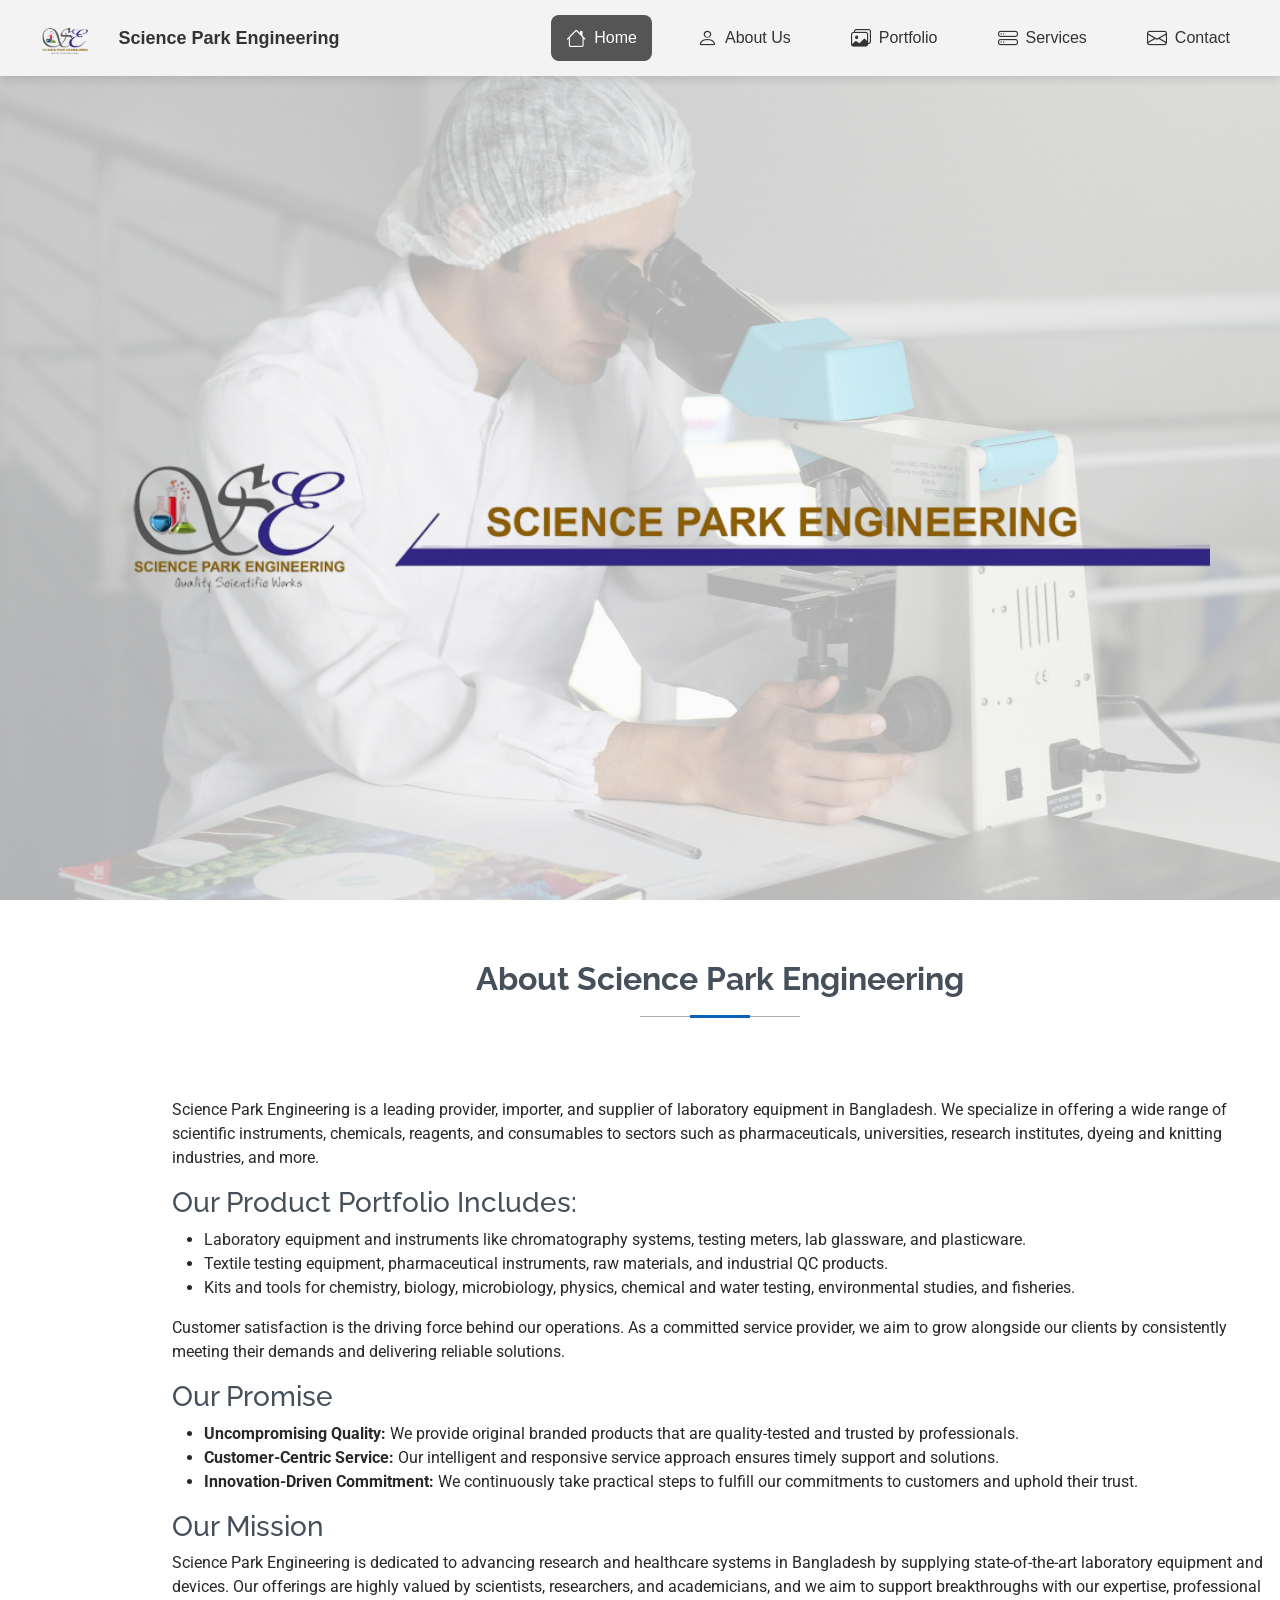
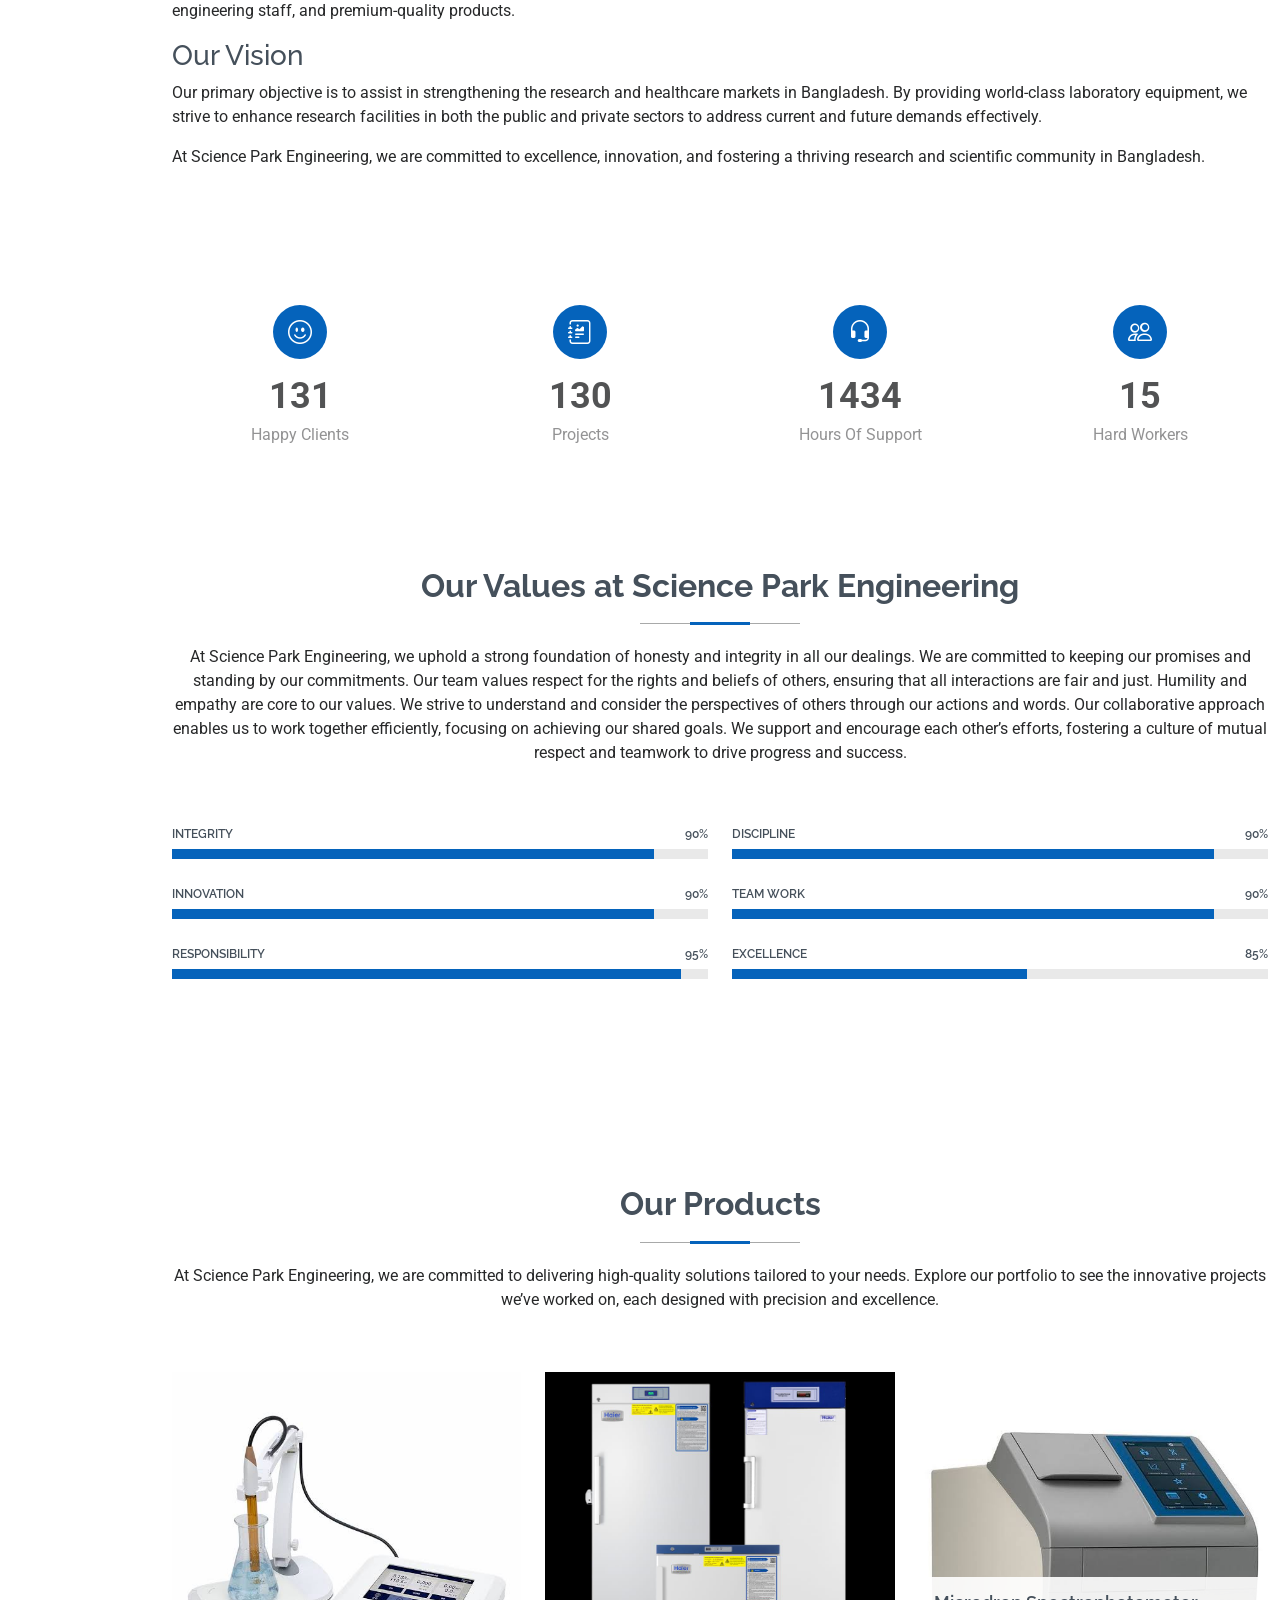
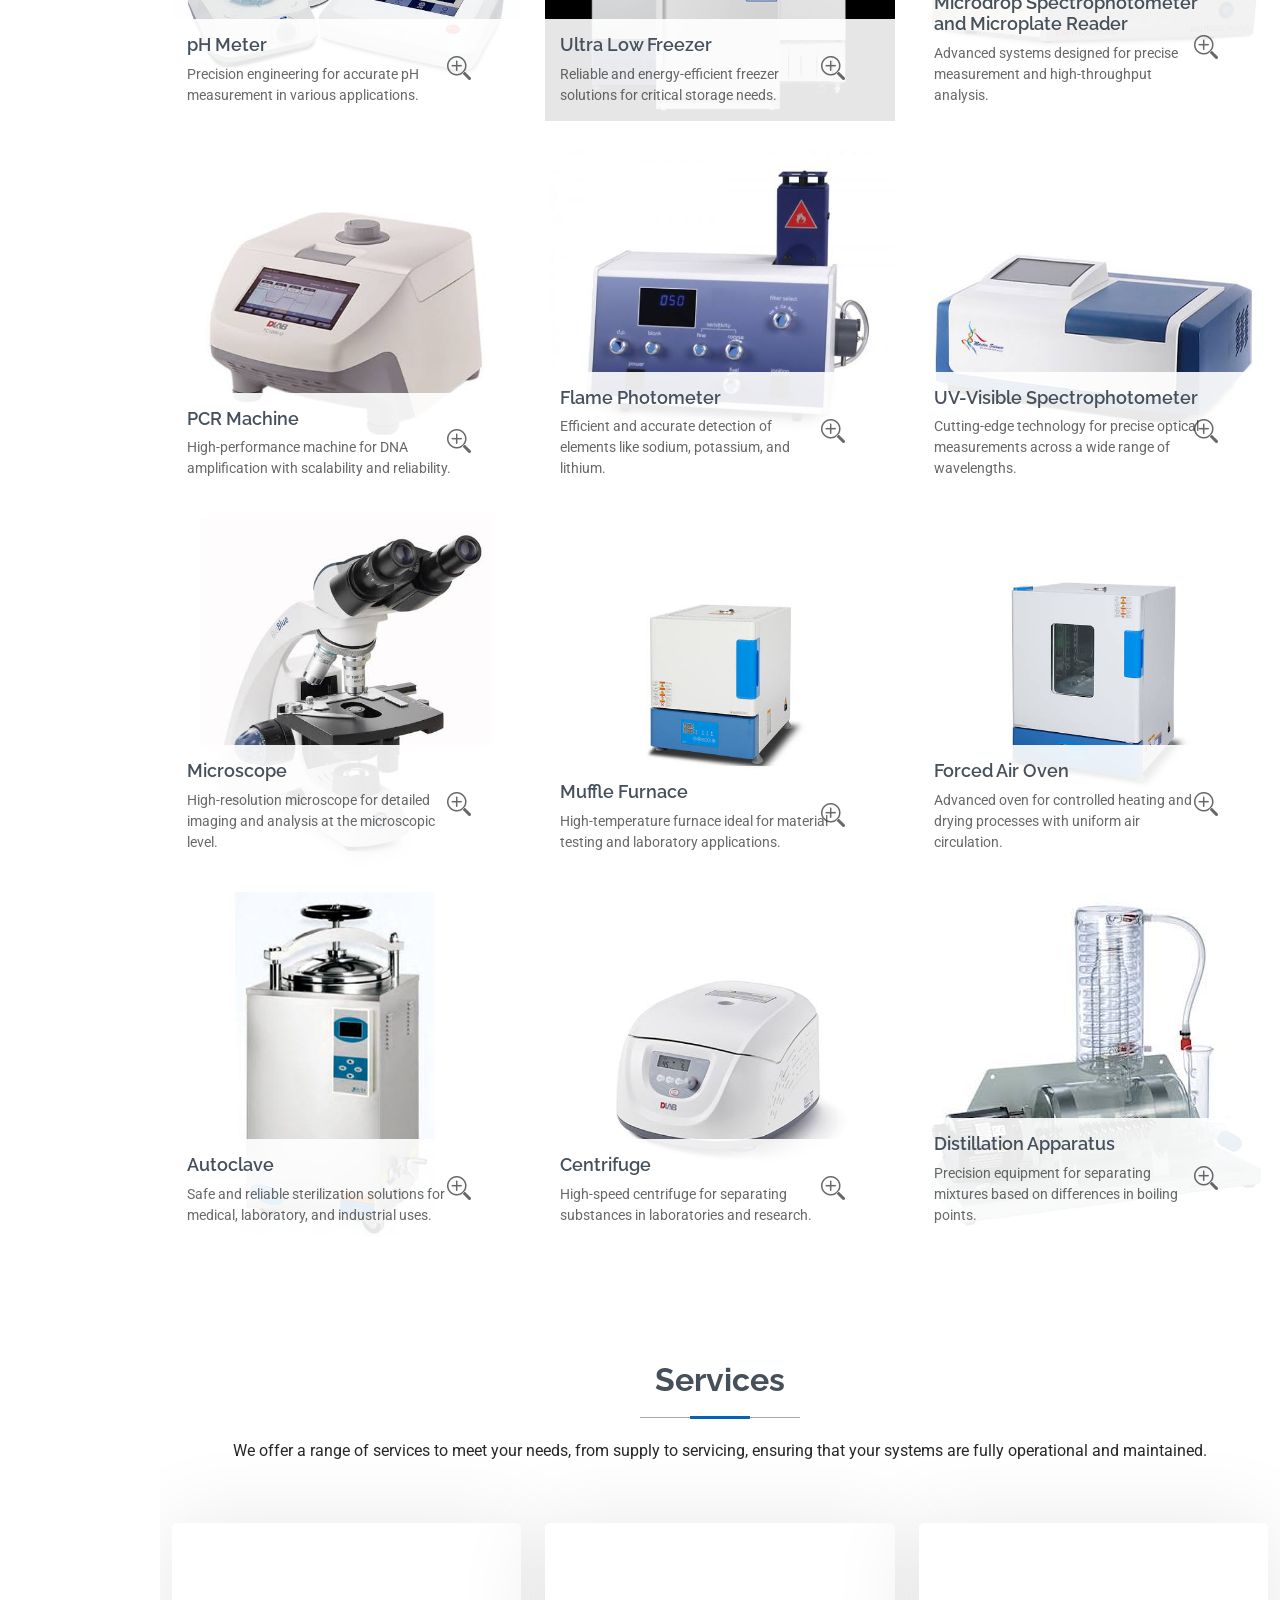
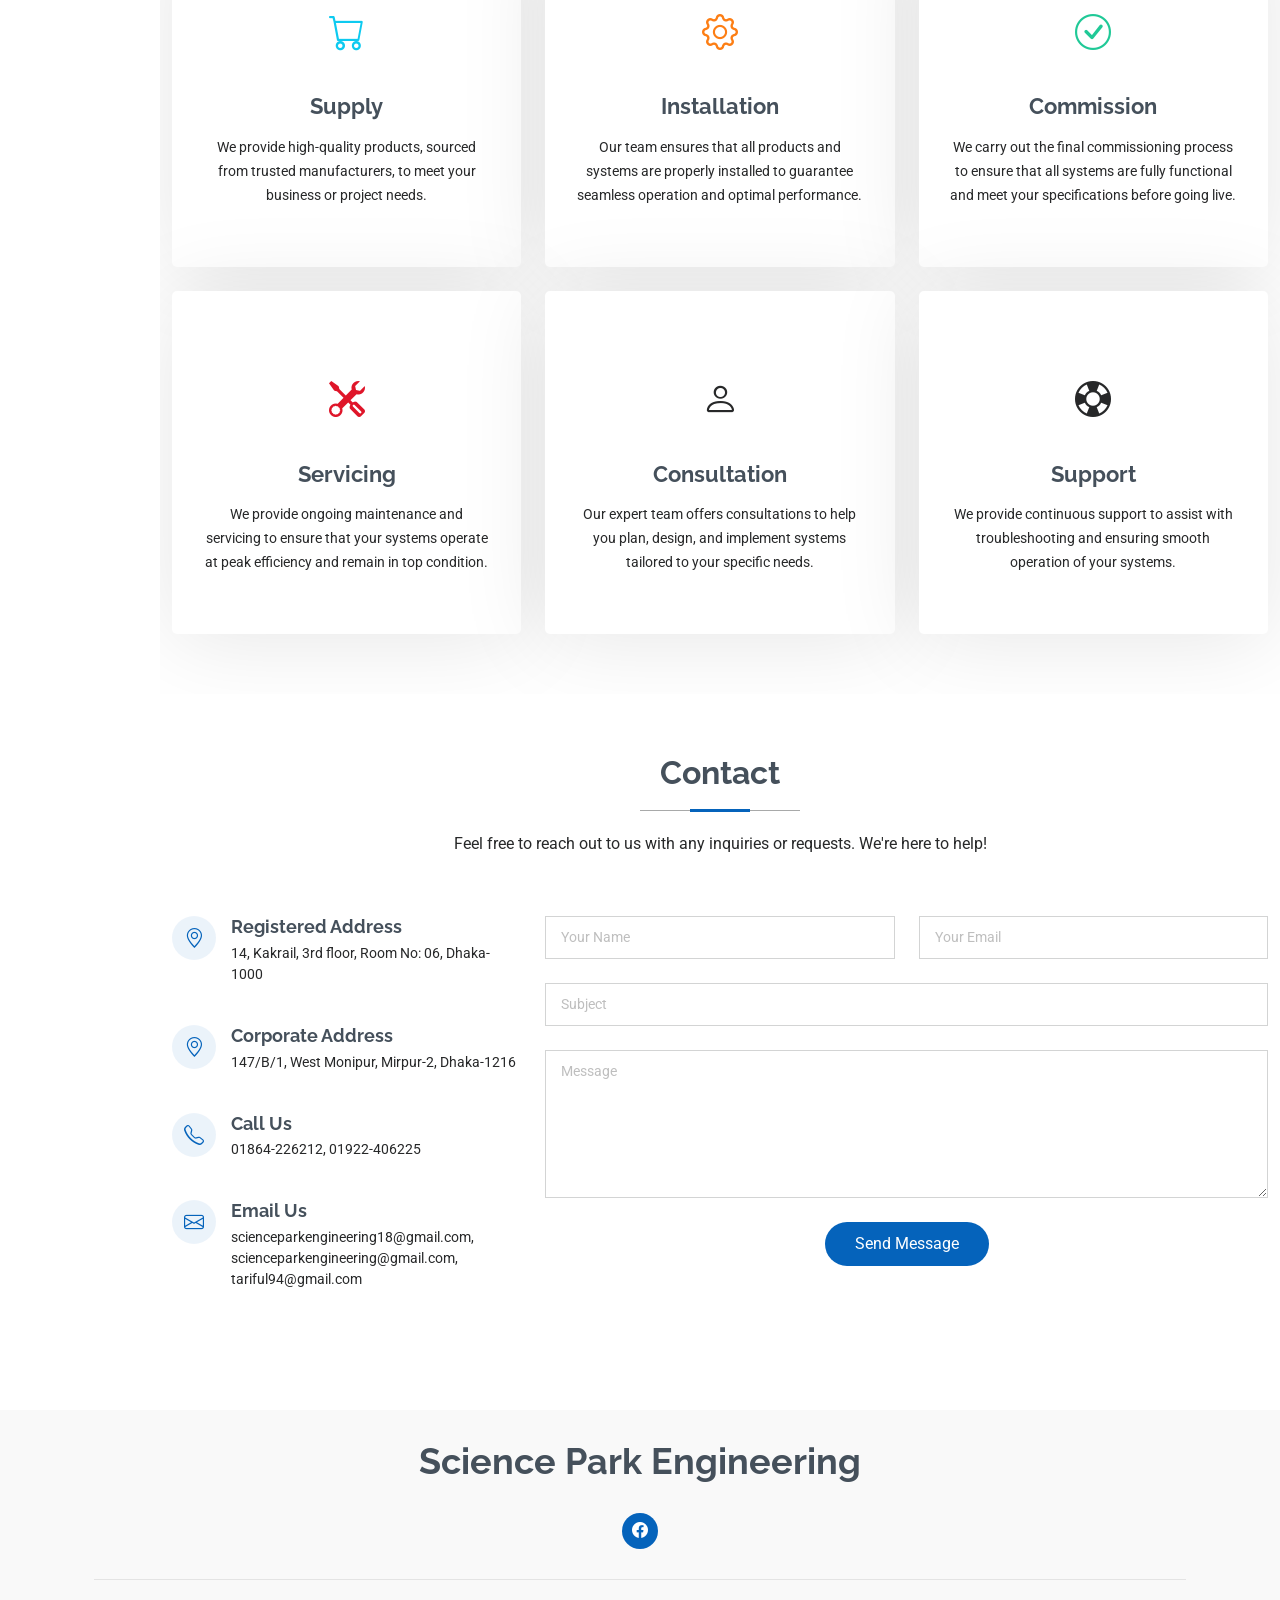
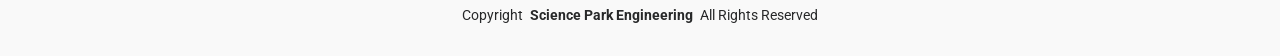
==== index.html @ 53d6f407 "3rd commit" ====
<!DOCTYPE html>
<html lang="en">

<head>
  <meta charset="utf-8">
  <meta content="width=device-width, initial-scale=1.0" name="viewport">
  <title>Science Park Engineering</title>
  <meta content="" name="description">
  <meta content="" name="keywords">

  <!-- Favicons -->
  <link href="assets/img/favicon.png" rel="icon">
  <link href="assets/img/apple-touch-icon.png" rel="apple-touch-icon">

  <!-- Fonts -->
  <link href="https://fonts.googleapis.com" rel="preconnect">
  <link href="https://fonts.gstatic.com" rel="preconnect" crossorigin>
  <link href="https://fonts.googleapis.com/css2?family=Roboto:ital,wght@0,100;0,300;0,400;0,500;0,700;0,900;1,100;1,300;1,400;1,500;1,700;1,900&family=Poppins:ital,wght@0,100;0,200;0,300;0,400;0,500;0,600;0,700;0,800;0,900;1,100;1,200;1,300;1,400;1,500;1,600;1,700;1,800;1,900&family=Raleway:ital,wght@0,100;0,200;0,300;0,400;0,500;0,600;0,700;0,800;0,900;1,100;1,200;1,300;1,400;1,500;1,600;1,700;1,800;1,900&display=swap" rel="stylesheet">

  <!-- Vendor CSS Files -->
  <link href="assets/vendor/bootstrap/css/bootstrap.min.css" rel="stylesheet">
  <link href="assets/vendor/bootstrap-icons/bootstrap-icons.css" rel="stylesheet">
  <link href="assets/vendor/aos/aos.css" rel="stylesheet">
  <link href="assets/vendor/glightbox/css/glightbox.min.css" rel="stylesheet">
  <link href="assets/vendor/swiper/swiper-bundle.min.css" rel="stylesheet">

  <!-- Main CSS File -->
  <link href="assets/css/main.css" rel="stylesheet">

  <!-- =======================================================
  * Template Name: MyResume
  * Template URL: https://bootstrapmade.com/free-html-bootstrap-template-my-resume/
  * Updated: Jun 29 2024 with Bootstrap v5.3.3
  * Author: BootstrapMade.com
  * License: https://bootstrapmade.com/license/
  ======================================================== -->
</head>

<body class="index-page">

  <header id="header" class="header d-flex flex-column justify-content-center">

    <i class="header-toggle d-xl-none bi bi-list"></i>

    <nav id="navmenu" class="navmenu">
      <div class="nav-logo">
        <a href="">
          <img src="./assets/img/logo (2).png" alt="Logo" />
        </a>
        <span class="nav-title">Science Park Engineering</span>
      </div>
      <div class="hamburger">
        <span></span>
        <span></span>
        <span></span>
      </div>
      <ul>
        <li><a href="#home" class="active"><i class="bi bi-house navicon"></i><span>Home</span></a></li>
        <li><a href="#about"><i class="bi bi-person navicon"></i><span>About Us</span></a></li>
        <li><a href="#portfolio"><i class="bi bi-images navicon"></i><span>Portfolio</span></a></li>
        <li><a href="#services"><i class="bi bi-hdd-stack navicon"></i><span>Services</span></a></li>
        <li><a href="#contact"><i class="bi bi-envelope navicon"></i><span>Contact</span></a></li>
      </ul>
    </nav>
    <script>
      document.querySelector('.hamburger').addEventListener('click', function () {
        const navMenu = document.querySelector('.navmenu ul');
        navMenu.classList.toggle('show');
        this.classList.toggle('active');
      });
    </script>    
    

  </header>

  <main class="main">

    <!-- home Section -->
    <section id="home" class="home section light-background">
      <img src="assets/img/home-bg.jpg" alt="Background Image"> <!-- Background image -->
      
      <div class="container" data-aos="zoom-out">
        <div class="row justify-content-center">
          <div class="col-lg-9">
            <img src="assets/img/sc-Photoroom.png" alt="Science Park Engineering" class="image-replace"> <!-- Image replacing text -->
          </div>
        </div>
      </div>
    </section>
    
    
    
    <!-- /home Section -->

    <!-- About Section -->
    <section id="about" class="about section">
      <!-- Section Title -->
      <div class="container" data-aos="fade-up">
        <div class="section-title">
          <h2>About Science Park Engineering</h2>
        </div>
        <div class="about-content">
          <p>
            Science Park Engineering is a leading provider, importer, and supplier of laboratory equipment in Bangladesh. We specialize in offering a wide range of scientific instruments, chemicals, reagents, and consumables to sectors such as pharmaceuticals, universities, research institutes, dyeing and knitting industries, and more.
          </p>
          <h3>Our Product Portfolio Includes:</h3>
          <ul>
            <li>Laboratory equipment and instruments like chromatography systems, testing meters, lab glassware, and plasticware.</li>
            <li>Textile testing equipment, pharmaceutical instruments, raw materials, and industrial QC products.</li>
            <li>Kits and tools for chemistry, biology, microbiology, physics, chemical and water testing, environmental studies, and fisheries.</li>
          </ul>
          <p>
            Customer satisfaction is the driving force behind our operations. As a committed service provider, we aim to grow alongside our clients by consistently meeting their demands and delivering reliable solutions.
          </p>
          <h3>Our Promise</h3>
          <ul>
            <li><strong>Uncompromising Quality:</strong> We provide original branded products that are quality-tested and trusted by professionals.</li>
            <li><strong>Customer-Centric Service:</strong> Our intelligent and responsive service approach ensures timely support and solutions.</li>
            <li><strong>Innovation-Driven Commitment:</strong> We continuously take practical steps to fulfill our commitments to customers and uphold their trust.</li>
          </ul>
          <h3>Our Mission</h3>
          <p>
            Science Park Engineering is dedicated to advancing research and healthcare systems in Bangladesh by supplying state-of-the-art laboratory equipment and devices. Our offerings are highly valued by scientists, researchers, and academicians, and we aim to support breakthroughs with our expertise, professional engineering staff, and premium-quality products.
          </p>
          <h3>Our Vision</h3>
          <p>
            Our primary objective is to assist in strengthening the research and healthcare markets in Bangladesh. By providing world-class laboratory equipment, we strive to enhance research facilities in both the public and private sectors to address current and future demands effectively.
          </p>
          <p>
            At Science Park Engineering, we are committed to excellence, innovation, and fostering a thriving research and scientific community in Bangladesh.
          </p>
        </div>
      </div>
    </section>
    

      

    </section><!-- /About Section -->

    <!-- Stats Section -->
    <section id="stats" class="stats section">

      <div class="container" data-aos="fade-up" data-aos-delay="100">

        <div class="row gy-4">

          <div class="col-lg-3 col-md-6 d-flex flex-column align-items-center">
            <i class="bi bi-emoji-smile"></i>
            <div class="stats-item">
              <span data-purecounter-start="0" data-purecounter-end="132" data-purecounter-duration="1" class="purecounter"></span>
              <p>Happy Clients</p>
            </div>
          </div><!-- End Stats Item -->

          <div class="col-lg-3 col-md-6 d-flex flex-column align-items-center">
            <i class="bi bi-journal-richtext"></i>
            <div class="stats-item">
              <span data-purecounter-start="0" data-purecounter-end="133" data-purecounter-duration="1" class="purecounter"></span>
              <p>Projects</p>
            </div>
          </div><!-- End Stats Item -->

          <div class="col-lg-3 col-md-6 d-flex flex-column align-items-center">
            <i class="bi bi-headset"></i>
            <div class="stats-item">
              <span data-purecounter-start="0" data-purecounter-end="1463" data-purecounter-duration="1" class="purecounter"></span>
              <p>Hours Of Support</p>
            </div>
          </div><!-- End Stats Item -->

          <div class="col-lg-3 col-md-6 d-flex flex-column align-items-center">
            <i class="bi bi-people"></i>
            <div class="stats-item">
              <span data-purecounter-start="0" data-purecounter-end="15" data-purecounter-duration="1" class="purecounter"></span>
              <p>Hard Workers</p>
            </div>
          </div><!-- End Stats Item -->

        </div>

      </div>

    </section><!-- /Stats Section -->

    <!-- Skills Section -->
    <section id="skills" class="skills section">

      <!-- Section Title -->
      <div class="container section-title" data-aos="fade-up">
        <h2>Our Values at Science Park Engineering</h2>
        <p>At Science Park Engineering, we uphold a strong foundation of honesty and integrity in all our dealings. We are committed to keeping our promises and standing by our commitments. Our team values respect for the rights and beliefs of others, ensuring that all interactions are fair and just.

          Humility and empathy are core to our values. We strive to understand and consider the perspectives of others through our actions and words. Our collaborative approach enables us to work together efficiently, focusing on achieving our shared goals.
          
          We support and encourage each other’s efforts, fostering a culture of mutual respect and teamwork to drive progress and success.</p>
      </div><!-- End Section Title -->

      <div class="container" data-aos="fade-up" data-aos-delay="100">

        <div class="row skills-content skills-animation">

          <div class="col-lg-6">

            <div class="progress">
              <span class="skill"><span>INTEGRITY</span> <i class="val">90%</i></span>
              <div class="progress-bar-wrap">
                <div class="progress-bar" role="progressbar" aria-valuenow="90" aria-valuemin="0" aria-valuemax="100"></div>
              </div>
            </div><!-- End Skills Item -->

            <div class="progress">
              <span class="skill"><span>INNOVATION</span> <i class="val">90%</i></span>
              <div class="progress-bar-wrap">
                <div class="progress-bar" role="progressbar" aria-valuenow="90" aria-valuemin="0" aria-valuemax="100"></div>
              </div>
            </div><!-- End Skills Item -->

            <div class="progress">
              <span class="skill"><span>RESPONSIBILITY</span> <i class="val">95%</i></span>
              <div class="progress-bar-wrap">
                <div class="progress-bar" role="progressbar" aria-valuenow="95" aria-valuemin="0" aria-valuemax="100"></div>
              </div>
            </div><!-- End Skills Item -->

          </div>

          <div class="col-lg-6">

            <div class="progress">
              <span class="skill"><span>DISCIPLINE</span> <i class="val">90%</i></span>
              <div class="progress-bar-wrap">
                <div class="progress-bar" role="progressbar" aria-valuenow="90" aria-valuemin="0" aria-valuemax="100"></div>
              </div>
            </div><!-- End Skills Item -->

            <div class="progress">
              <span class="skill"><span>TEAM WORK</span> <i class="val">90%</i></span>
              <div class="progress-bar-wrap">
                <div class="progress-bar" role="progressbar" aria-valuenow="90" aria-valuemin="0" aria-valuemax="100"></div>
              </div>
            </div><!-- End Skills Item -->

            <div class="progress">
              <span class="skill"><span>EXCELLENCE</span> <i class="val">85%</i></span>
              <div class="progress-bar-wrap">
                <div class="progress-bar" role="progressbar" aria-valuenow="55" aria-valuemin="0" aria-valuemax="100"></div>
              </div>
            </div><!-- End Skills Item -->

          </div>

        </div>

      </div>

    </section><!-- /Skills Section -->

    <!-- Resume Section -->
    <section id="resume" class="resume section">

      <!-- Section Title -->
      

      <section id="portfolio" class="portfolio section">

        <!-- Section Title -->
        <div class="container section-title" data-aos="fade-up">
          <h2>Our Products</h2>
          <p>At Science Park Engineering, we are committed to delivering high-quality solutions tailored to your needs. Explore our portfolio to see the innovative projects we’ve worked on, each designed with precision and excellence.</p>
        </div><!-- End Section Title -->
      
        <div class="container">
      
          <div class="row gy-4">
      
            <!-- Portfolio Item 1 -->
            <div class="col-lg-4 col-md-6 portfolio-item">
              <img src="assets/img/1.jpg" class="img-fluid" alt="Project 1">
              <div class="portfolio-info">
                <h4>pH Meter</h4>
                <p>Precision engineering for accurate pH measurement in various applications.</p>
                <a href="assets/img/1.jpg" title="Project 1" data-gallery="portfolio-gallery" class="glightbox preview-link"><i class="bi bi-zoom-in"></i></a>
                
              </div>
            </div><!-- End Portfolio Item -->
      
            <!-- Portfolio Item 2 -->
            <div class="col-lg-4 col-md-6 portfolio-item">
              <img src="assets/img/2.jpg" class="img-fluid" alt="Project 2">
              <div class="portfolio-info">
                <h4>Ultra Low Freezer</h4>
                <p>Reliable and energy-efficient freezer solutions for critical storage needs.</p>
                <a href="assets/img/2.jpg" title="Project 2" data-gallery="portfolio-gallery" class="glightbox preview-link"><i class="bi bi-zoom-in"></i></a>
                
              </div>
            </div><!-- End Portfolio Item -->
      
            <!-- Portfolio Item 3 -->
            <div class="col-lg-4 col-md-6 portfolio-item">
              <img src="assets/img/3.jpg" class="img-fluid" alt="Project 3">
              <div class="portfolio-info">
                <h4>Microdrop Spectrophotometer and Microplate Reader</h4>
                <p>Advanced systems designed for precise measurement and high-throughput analysis.</p>
                <a href="assets/img/3.jpg" title="Project 3" data-gallery="portfolio-gallery" class="glightbox preview-link"><i class="bi bi-zoom-in"></i></a>
                
              </div>
            </div><!-- End Portfolio Item -->
      
            <!-- Portfolio Item 4 -->
            <div class="col-lg-4 col-md-6 portfolio-item">
              <img src="assets/img/4.jpg" class="img-fluid" alt="Project 4">
              <div class="portfolio-info">
                <h4>PCR Machine</h4>
                <p>High-performance machine for DNA amplification with scalability and reliability.</p>
                <a href="assets/img/4.jpg" title="Project 4" data-gallery="portfolio-gallery" class="glightbox preview-link"><i class="bi bi-zoom-in"></i></a>
                
              </div>
            </div><!-- End Portfolio Item -->
      
            <!-- Portfolio Item 5 -->
            <div class="col-lg-4 col-md-6 portfolio-item">
              <img src="assets/img/5.jpg" class="img-fluid" alt="Project 5">
              <div class="portfolio-info">
                <h4>Flame Photometer</h4>
                <p>Efficient and accurate detection of elements like sodium, potassium, and lithium.</p>
                <a href="assets/img/5.jpg" title="Project 5" data-gallery="portfolio-gallery" class="glightbox preview-link"><i class="bi bi-zoom-in"></i></a>
                
              </div>
            </div><!-- End Portfolio Item -->
      
            <!-- Portfolio Item 6 -->
            <div class="col-lg-4 col-md-6 portfolio-item">
              <img src="assets/img/6.jpg" class="img-fluid" alt="Project 6">
              <div class="portfolio-info">
                <h4>UV-Visible Spectrophotometer</h4>
                <p>Cutting-edge technology for precise optical measurements across a wide range of wavelengths.</p>
                <a href="assets/img/6.jpg" title="Project 6" data-gallery="portfolio-gallery" class="glightbox preview-link"><i class="bi bi-zoom-in"></i></a>
                
              </div>
            </div><!-- End Portfolio Item -->
      
            <!-- Portfolio Item 7 -->
            <div class="col-lg-4 col-md-6 portfolio-item">
              <img src="assets/img/7.jpg" class="img-fluid" alt="Project 7">
              <div class="portfolio-info">
                <h4>Microscope</h4>
                <p>High-resolution microscope for detailed imaging and analysis at the microscopic level.</p>
                <a href="assets/img/7.jpg" title="Project 7" data-gallery="portfolio-gallery" class="glightbox preview-link"><i class="bi bi-zoom-in"></i></a>
                
              </div>
            </div><!-- End Portfolio Item -->
      
            <!-- Portfolio Item 8 -->
            <div class="col-lg-4 col-md-6 portfolio-item">
              <img src="assets/img/8.jpg" class="img-fluid" alt="Project 8">
              <div class="portfolio-info">
                <h4>Muffle Furnace</h4>
                <p>High-temperature furnace ideal for material testing and laboratory applications.</p>
                <a href="assets/img/8.jpg" title="Project 8" data-gallery="portfolio-gallery" class="glightbox preview-link"><i class="bi bi-zoom-in"></i></a>
                
              </div>
            </div><!-- End Portfolio Item -->
      
            <!-- Portfolio Item 9 -->
            <div class="col-lg-4 col-md-6 portfolio-item">
              <img src="assets/img/9.jpg" class="img-fluid" alt="Project 9">
              <div class="portfolio-info">
                <h4>Forced Air Oven</h4>
                <p>Advanced oven for controlled heating and drying processes with uniform air circulation.</p>
                <a href="assets/img/9.jpg" title="Project 9" data-gallery="portfolio-gallery" class="glightbox preview-link"><i class="bi bi-zoom-in"></i></a>
                
              </div>
            </div><!-- End Portfolio Item -->
      
            <!-- Portfolio Item 10 -->
            <div class="col-lg-4 col-md-6 portfolio-item">
              <img src="assets/img/10.jpg" class="img-fluid" alt="Project 10">
              <div class="portfolio-info">
                <h4>Autoclave</h4>
                <p>Safe and reliable sterilization solutions for medical, laboratory, and industrial uses.</p>
                <a href="assets/img/10.jpg" title="Project 10" data-gallery="portfolio-gallery" class="glightbox preview-link"><i class="bi bi-zoom-in"></i></a>
                
              </div>
            </div><!-- End Portfolio Item -->
      
            <!-- Portfolio Item 11 -->
            <div class="col-lg-4 col-md-6 portfolio-item">
              <img src="assets/img/11.jpg" class="img-fluid" alt="Project 11">
              <div class="portfolio-info">
                <h4>Centrifuge</h4>
                <p>High-speed centrifuge for separating substances in laboratories and research.</p>
                <a href="assets/img/11.jpg" title="Project 11" data-gallery="portfolio-gallery" class="glightbox preview-link"><i class="bi bi-zoom-in"></i></a>
                
              </div>
            </div><!-- End Portfolio Item -->
      
            <!-- Portfolio Item 12 -->
            <div class="col-lg-4 col-md-6 portfolio-item">
              <img src="assets/img/12.jpg" class="img-fluid" alt="Project 12">
              <div class="portfolio-info">
                <h4>Distillation Apparatus</h4>
                <p>Precision equipment for separating mixtures based on differences in boiling points.</p>
                <a href="assets/img/12.jpg" title="Project 12" data-gallery="portfolio-gallery" class="glightbox preview-link"><i class="bi bi-zoom-in"></i></a>
                
              </div>
            </div><!-- End Portfolio Item -->
      
          </div><!-- End Row -->
        </div><!-- End Container -->
      </section><!-- End Portfolio Section -->
      <!-- End Portfolio Section -->
<!-- End Portfolio Section -->

    <!-- /Portfolio Section -->

    <!-- Services Section -->
    <section id="services" class="services section">

      <!-- Section Title -->
      <div class="container section-title" data-aos="fade-up">
        <h2>Services</h2>
        <p>We offer a range of services to meet your needs, from supply to servicing, ensuring that your systems are fully operational and maintained.</p>
      </div><!-- End Section Title -->
    
      <div class="container">
        <div class="row gy-4">
    
          <!-- Service 1: Supply -->
          <div class="col-lg-4 col-md-6" data-aos="fade-up" data-aos-delay="100">
            <div class="service-item item-cyan position-relative">
              <div class="icon">
                <i class="bi bi-cart"></i>
              </div>
              <a href="#" class="stretched-link">
                <h3>Supply</h3>
              </a>
              <p>We provide high-quality products, sourced from trusted manufacturers, to meet your business or project needs.</p>
            </div>
          </div><!-- End Service 1 -->
    
          <!-- Service 2: Installation -->
          <div class="col-lg-4 col-md-6" data-aos="fade-up" data-aos-delay="200">
            <div class="service-item item-orange position-relative">
              <div class="icon">
                <i class="bi bi-gear"></i>
              </div>
              <a href="#" class="stretched-link">
                <h3>Installation</h3>
              </a>
              <p>Our team ensures that all products and systems are properly installed to guarantee seamless operation and optimal performance.</p>
            </div>
          </div><!-- End Service 2 -->
    
          <!-- Service 3: Commission -->
          <div class="col-lg-4 col-md-6" data-aos="fade-up" data-aos-delay="300">
            <div class="service-item item-teal position-relative">
              <div class="icon">
                <i class="bi bi-check-circle"></i>
              </div>
              <a href="#" class="stretched-link">
                <h3>Commission</h3>
              </a>
              <p>We carry out the final commissioning process to ensure that all systems are fully functional and meet your specifications before going live.</p>
            </div>
          </div><!-- End Service 3 -->
    
          <!-- Service 4: Servicing -->
          <div class="col-lg-4 col-md-6" data-aos="fade-up" data-aos-delay="400">
            <div class="service-item item-red position-relative">
              <div class="icon">
                <i class="bi bi-tools"></i>
              </div>
              <a href="#" class="stretched-link">
                <h3>Servicing</h3>
              </a>
              <p>We provide ongoing maintenance and servicing to ensure that your systems operate at peak efficiency and remain in top condition.</p>
            </div>
          </div><!-- End Service 4 -->
    
          <!-- Service 5: Consultation -->
          <div class="col-lg-4 col-md-6" data-aos="fade-up" data-aos-delay="500">
            <div class="service-item item-blue position-relative">
              <div class="icon">
                <i class="bi bi-person"></i>
              </div>
              <a href="#" class="stretched-link">
                <h3>Consultation</h3>
              </a>
              <p>Our expert team offers consultations to help you plan, design, and implement systems tailored to your specific needs.</p>
            </div>
          </div><!-- End Service 5 -->
    
          <!-- Service 6: Support -->
          <div class="col-lg-4 col-md-6" data-aos="fade-up" data-aos-delay="600">
            <div class="service-item item-purple position-relative">
              <div class="icon">
                <i class="bi bi-life-preserver"></i>
              </div>
              <a href="#" class="stretched-link">
                <h3>Support</h3>
              </a>
              <p>We provide continuous support to assist with troubleshooting and ensuring smooth operation of your systems.</p>
            </div>
          </div><!-- End Service 6 -->
    
        </div><!-- End Row -->
      </div><!-- End Container -->
    </section><!-- End Services Section -->
    <!-- /Services Section -->

    

<!-- Contact Section -->
<!-- Contact Section -->
<section id="contact" class="contact section">
  <!-- Contact Section -->
  <div class="container section-title" data-aos="fade-up">
    <h2>Contact</h2>
    <p>Feel free to reach out to us with any inquiries or requests. We're here to help!</p>
  </div>

  <div class="container" data-aos="fade" data-aos-delay="100">
    <div class="row gy-4">

      <!-- Contact Information -->
      <div class="col-lg-4">
        <div class="info-item d-flex" data-aos="fade-up" data-aos-delay="200">
          <i class="bi bi-geo-alt flex-shrink-0"></i>
          <div>
            <h3>Registered Address</h3>
            <p>14, Kakrail, 3rd floor, Room No: 06, Dhaka-1000</p>
          </div>
        </div>
        <div class="info-item d-flex" data-aos="fade-up" data-aos-delay="300">
          <i class="bi bi-geo-alt flex-shrink-0"></i>
          <div>
            <h3>Corporate Address</h3>
            <p>147/B/1, West Monipur, Mirpur-2, Dhaka-1216</p>
          </div>
        </div>
        <div class="info-item d-flex" data-aos="fade-up" data-aos-delay="400">
          <i class="bi bi-telephone flex-shrink-0"></i>
          <div>
            <h3>Call Us</h3>
            <p>01864-226212, 01922-406225</p>
          </div>
        </div>
        <div class="info-item d-flex" data-aos="fade-up" data-aos-delay="500">
          <i class="bi bi-envelope flex-shrink-0"></i>
          <div>
            <h3>Email Us</h3>
            <p>scienceparkengineering18@gmail.com, scienceparkengineering@gmail.com, tariful94@gmail.com</p>
          </div>
        </div>
      </div>

      <!-- Contact Form -->
      <div class="col-lg-8">
        <form id="contact-form" action="https://formspree.io/f/xyzyldwk" method="POST" class="php-email-form" data-aos="fade-up" data-aos-delay="200">
          <div class="row gy-4">

            <div class="col-md-6">
              <input type="text" name="name" class="form-control" placeholder="Your Name" required>
            </div>

            <div class="col-md-6">
              <input type="email" name="email" class="form-control" placeholder="Your Email" required>
            </div>

            <div class="col-md-12">
              <input type="text" name="subject" class="form-control" placeholder="Subject" required>
            </div>

            <div class="col-md-12">
              <textarea name="message" class="form-control" rows="6" placeholder="Message" required></textarea>
            </div>

            <div class="col-md-12 text-center">
              <div class="loading" style="display:none;">Loading...</div>
              <div class="error-message" style="display:none;"></div>
              <div class="sent-message" style="display:none;">Your message has been sent. Thank you!</div>

              <button type="submit">Send Message</button>
            </div>

          </div>
        </form>
      </div>
    </div>
  </div>

  <script>
    // Handling form submission with Fetch API
    const form = document.getElementById('contact-form');
    const loadingMessage = document.querySelector('.loading');
    const sentMessage = document.querySelector('.sent-message');
    const errorMessage = document.querySelector('.error-message');

    form.addEventListener('submit', async (event) => {
      event.preventDefault(); // Prevent default form submission

      // Show the loading spinner
      loadingMessage.style.display = 'block';
      sentMessage.style.display = 'none';
      errorMessage.style.display = 'none';

      try {
        // Perform the POST request with FormData
        const response = await fetch(form.action, {
          method: 'POST',
          headers: {
            'Accept': 'application/json',
            'X-Requested-With': 'XMLHttpRequest',  // Prevents redirect to thanks page
          },
          body: new FormData(form),
        });

        loadingMessage.style.display = 'none'; // Hide the loading spinner

        // Handle the response from Formspree or the server
        if (response.ok) {
          const data = await response.json();
          if (data.ok) {
            sentMessage.style.display = 'block'; // Show the success message
            form.reset(); // Reset the form
          } else {
            throw new Error('Failed to send message');
          }
        } else {
          throw new Error('Failed to send message');
        }
      } catch (error) {
        loadingMessage.style.display = 'none'; // Hide the loading spinner
        errorMessage.style.display = 'block'; // Show the error message
        errorMessage.textContent = 'Something went wrong. Please try again later.';
        console.error(error); // Log the error for debugging
      }
    });
  </script>
</section>




  </main>

  <footer id="footer" class="footer position-relative light-background">
    <div class="container">
      <h3 class="sitename">Science Park Engineering</h3>
      <p></p>
      <div class="social-links d-flex justify-content-center">
        <a href="https://www.facebook.com/scienceparkeng?mibextid=ZbWKwL"><i class="bi bi-facebook"></i></a>
      </div>
      <div class="container">
        <div class="copyright">
          <span>Copyright</span> <strong class="px-1 sitename">Science Park Engineering</strong> <span>All Rights Reserved</span>
        </div>
        
      </div>
    </div>
</footer>


  <!-- Scroll Top -->
  <a href="#" id="scroll-top" class="scroll-top d-flex align-items-center justify-content-center"><i class="bi bi-arrow-up-short"></i></a>

  <!-- Preloader -->
  <div id="preloader"></div>

  <!-- Vendor JS Files -->
  <script src="assets/vendor/bootstrap/js/bootstrap.bundle.min.js"></script>
  <script src="assets/vendor/php-email-form/validate.js"></script>
  <script src="assets/vendor/aos/aos.js"></script>
  <script src="assets/vendor/typed.js/typed.umd.js"></script>
  <script src="assets/vendor/purecounter/purecounter_vanilla.js"></script>
  <script src="assets/vendor/waypoints/noframework.waypoints.js"></script>
  <script src="assets/vendor/glightbox/js/glightbox.min.js"></script>
  <script src="assets/vendor/imagesloaded/imagesloaded.pkgd.min.js"></script>
  <script src="assets/vendor/isotope-layout/isotope.pkgd.min.js"></script>
  <script src="assets/vendor/swiper/swiper-bundle.min.js"></script>

  <!-- Main JS File -->
  <script src="assets/js/main.js"></script>

</body>

</html>
---- assets/css/main.css ----
/**
* Template Name: MyResume
* Template URL: https://bootstrapmade.com/free-html-bootstrap-template-my-resume/
* Updated: Jun 29 2024 with Bootstrap v5.3.3
* Author: BootstrapMade.com
* License: https://bootstrapmade.com/license/
*/

/*--------------------------------------------------------------
# Font & Color Variables
# Help: https://bootstrapmade.com/color-system/
--------------------------------------------------------------*/
/* Fonts */
:root {
  --default-font: "Roboto",  system-ui, -apple-system, "Segoe UI", Roboto, "Helvetica Neue", Arial, "Noto Sans", "Liberation Sans", sans-serif, "Apple Color Emoji", "Segoe UI Emoji", "Segoe UI Symbol", "Noto Color Emoji";
  --heading-font: "Raleway",  sans-serif;
  --nav-font: "Poppins",  sans-serif;
}

/* Global Colors - The following color variables are used throughout the website. Updating them here will change the color scheme of the entire website */
:root { 
  --background-color: #ffffff; /* Background color for the entire website, including individual sections */
  --default-color: #272829; /* Default color used for the majority of the text content across the entire website */
  --heading-color: #45505b; /* Color for headings, subheadings and title throughout the website */
  --accent-color: #0563bb; /* Accent color that represents your brand on the website. It's used for buttons, links, and other elements that need to stand out */
  --surface-color: #ffffff; /* The surface color is used as a background of boxed elements within sections, such as cards, icon boxes, or other elements that require a visual separation from the global background. */
  --contrast-color: #ffffff; /* Contrast color for text, ensuring readability against backgrounds of accent, heading, or default colors. */
}

/* Nav Menu Colors - The following color variables are used specifically for the navigation menu. They are separate from the global colors to allow for more customization options */
:root {
  --nav-color: #45505b;  /* The default color of the main navmenu links */
  --nav-hover-color: #0563bb; /* Applied to main navmenu links when they are hovered over or active */
  --nav-mobile-background-color: #ffffff; /* Used as the background color for mobile navigation menu */
  --nav-dropdown-background-color: #ffffff; /* Used as the background color for dropdown items that appear when hovering over primary navigation items */
  --nav-dropdown-color: #212529; /* Used for navigation links of the dropdown items in the navigation menu. */
  --nav-dropdown-hover-color: #0563bb; /* Similar to --nav-hover-color, this color is applied to dropdown navigation links when they are hovered over. */
}

/* Color Presets - These classes override global colors when applied to any section or element, providing reuse of the sam color scheme. */

.light-background {
  --background-color: #f9f9f9;
  --surface-color: #ffffff;
}

.dark-background {
  --background-color: #060606;
  --default-color: #ffffff;
  --heading-color: #ffffff;
  --surface-color: #252525;
  --contrast-color: #ffffff;
}

/* Smooth scroll */
:root {
  scroll-behavior: smooth;
}

/*--------------------------------------------------------------
# General Styling & Shared Classes
--------------------------------------------------------------*/
body {
  color: var(--default-color);
  background-color: var(--background-color);
  font-family: var(--default-font);
}

a {
  color: var(--accent-color);
  text-decoration: none;
  transition: 0.3s;
}

a:hover {
  color: color-mix(in srgb, var(--accent-color), transparent 25%);
  text-decoration: none;
}

h1,
h2,
h3,
h4,
h5,
h6 {
  color: var(--heading-color);
  font-family: var(--heading-font);
}

/* PHP Email Form Messages
------------------------------*/
.php-email-form .error-message {
  display: none;
  background: #df1529;
  color: #ffffff;
  text-align: left;
  padding: 15px;
  margin-bottom: 24px;
  font-weight: 600;
}

.php-email-form .sent-message {
  display: none;
  color: #ffffff;
  background: #059652;
  text-align: center;
  padding: 15px;
  margin-bottom: 24px;
  font-weight: 600;
}

.php-email-form .loading {
  display: none;
  background: var(--surface-color);
  text-align: center;
  padding: 15px;
  margin-bottom: 24px;
}

.php-email-form .loading:before {
  content: "";
  display: inline-block;
  border-radius: 50%;
  width: 24px;
  height: 24px;
  margin: 0 10px -6px 0;
  border: 3px solid var(--accent-color);
  border-top-color: var(--surface-color);
  animation: php-email-form-loading 1s linear infinite;
}

@keyframes php-email-form-loading {
  0% {
    transform: rotate(0deg);
  }

  100% {
    transform: rotate(360deg);
  }
}

/*--------------------------------------------------------------
# Global Header
--------------------------------------------------------------*/
.header {
  color: var(--default-color);
  position: fixed;
  top: 0;
  left: 0;
  bottom: 0;
  padding: 0 15px;
  transition: all ease-in-out 0.3s;
  overflow-y: auto;
  z-index: 997;
  min-width: 200px;
}

@media (max-width: 1199px) {
  .header {
    background-color: var(--background-color);
    border-right: 1px solid color-mix(in srgb, var(--default-color), transparent 90%);
    width: 300px;
    left: -100%;
  }
}

@media (min-width: 1200px) and (max-width: 1600px) {
  .header~main {
    margin-left: 160px;
  }

  .header~main .home {
    margin-left: -160px;
    width: 100vw;
  }
}

.header.header-show {
  left: 0;
}

.header .header-toggle {
  color: var(--contrast-color);
  background-color: var(--accent-color);
  font-size: 22px;
  display: flex;
  align-items: center;
  justify-content: center;
  width: 40px;
  height: 40px;
  border-radius: 50%;
  cursor: pointer;
  position: fixed;
  top: 15px;
  right: 15px;
  z-index: 9999;
  transition: background-color 0.3s;
}

.header .header-toggle:hover {
  color: var(--contrast-color);
  background-color: color-mix(in srgb, var(--accent-color) 90%, white 15%);
}

/*--------------------------------------------------------------
# Navigation Menu
--------------------------------------------------------------*/
.navmenu {
  position: fixed;
  top: 0;
  left: 0;
  width: 100%;
  background: #f3f3f3; /* Light gray background */
  z-index: 9999;
  display: flex;
  align-items: center;
  justify-content: space-between;
  padding: 10px 20px;
  box-shadow: 0 4px 8px rgba(0, 0, 0, 0.1); /* Optional shadow for better visibility */
}

.nav-logo {
  display: flex;
  align-items: center;
}

.nav-logo img {
  height: 40px;
  width: auto;
}

.nav-title {
  font-family: Arial, sans-serif;
  font-size: 18px;
  font-weight: bold;
  margin-left: 10px;
  color: #333;
}

.navmenu ul {
  list-style: none;
  display: flex;
  margin: 0;
  padding: 0;
  transition: max-height 0.3s ease-in-out;
}

.navmenu li {
  margin: 0 15px;
}

.navmenu a {
  color: #333; /* Dark gray text */
  font-family: Arial, sans-serif;
  display: flex;
  align-items: center;
  padding: 8px 15px;
  font-size: 16px;
  border-radius: 8px;
  text-decoration: none;
  transition: background 0.3s, color 0.3s;
}

.navmenu a i {
  margin-right: 8px;
  font-size: 20px;
}

.navmenu a span {
  display: inline;
}

.navmenu .active {
  color: #fff;
  background: #555; /* Dark gray background for active state */
}

.navmenu a:hover {
  background: #ddd; /* Lighter gray for hover */
  color: #000; /* Black text on hover */
}

.hamburger {
  display: none;
  flex-direction: column;
  justify-content: space-between;
  width: 30px;
  height: 25px;
  cursor: pointer;
}

.hamburger span {
  height: 4px;
  width: 100%;
  background: #333;
  border-radius: 2px;
  transition: all 0.3s ease-in-out;
}

/* Mobile Styles */
@media (max-width: 768px) {
  .navmenu {
    flex-direction: column;
    align-items: flex-start;
    padding: 10px;
  }

  .nav-logo {
    width: 100%;
    justify-content: space-between;
  }

  .hamburger {
    display: flex;
    margin-left: auto;
  }

  .navmenu ul {
    flex-direction: column;
    width: 100%;
    max-height: 0;
    overflow: hidden;
  }

  .navmenu ul.show {
    max-height: 300px; /* Adjust based on the number of menu items */
  }

  .navmenu li {
    margin: 10px 0;
  }

  .nav-title {
    font-size: 16px;
    font-weight: bold;
  }
}

.hamburger.active span:nth-child(1) {
  transform: rotate(45deg) translateY(10px);
}

.hamburger.active span:nth-child(2) {
  opacity: 0;
}

.hamburger.active span:nth-child(3) {
  transform: rotate(-45deg) translateY(-10px);
}




/*--------------------------------------------------------------
# Global Footer
--------------------------------------------------------------*/
.footer {
  color: var(--default-color);
  background-color: var(--background-color);
  font-size: 14px;
  text-align: center;
  padding: 30px 0;
  position: relative;
}

.footer h3 {
  font-size: 36px;
  font-weight: 700;
  position: relative;
  padding: 0;
  margin: 0 0 15px 0;
}

.footer p {
  font-size: 15;
  font-style: italic;
  padding: 0;
  margin: 0 0 30px 0;
}

.footer .social-links {
  margin: 0 0 30px 0;
}

.footer .social-links a {
  font-size: 16px;
  display: flex;
  align-items: center;
  justify-content: center;
  background: var(--accent-color);
  color: var(--contrast-color);
  line-height: 1;
  margin: 0 4px;
  border-radius: 50%;
  text-align: center;
  width: 36px;
  height: 36px;
  transition: 0.3s;
}

.footer .social-links a:hover {
  background: color-mix(in srgb, var(--accent-color), transparent 20%);
  text-decoration: none;
}

.footer .copyright {
  padding-top: 25px;
  border-top: 1px solid color-mix(in srgb, var(--default-color), transparent 90%);
}

.footer .credits {
  font-size: 13px;
  padding-top: 5px;
}

/*--------------------------------------------------------------
# Preloader
--------------------------------------------------------------*/
#preloader {
  position: fixed;
  inset: 0;
  z-index: 999999;
  overflow: hidden;
  background: var(--background-color);
  transition: all 0.6s ease-out;
}

#preloader:before {
  content: "";
  position: fixed;
  top: calc(50% - 30px);
  left: calc(50% - 30px);
  border: 6px solid #ffffff;
  border-color: var(--accent-color) transparent var(--accent-color) transparent;
  border-radius: 50%;
  width: 60px;
  height: 60px;
  animation: animate-preloader 1.5s linear infinite;
}

@keyframes animate-preloader {
  0% {
    transform: rotate(0deg);
  }

  100% {
    transform: rotate(360deg);
  }
}

/*--------------------------------------------------------------
# Scroll Top Button
--------------------------------------------------------------*/
.scroll-top {
  position: fixed;
  visibility: hidden;
  opacity: 0;
  right: 15px;
  bottom: -15px;
  z-index: 99999;
  background-color: var(--accent-color);
  width: 44px;
  height: 44px;
  border-radius: 50px;
  transition: all 0.4s;
}

.scroll-top i {
  font-size: 24px;
  color: var(--contrast-color);
  line-height: 0;
}

.scroll-top:hover {
  background-color: color-mix(in srgb, var(--accent-color), transparent 20%);
  color: var(--contrast-color);
}

.scroll-top.active {
  visibility: visible;
  opacity: 1;
  bottom: 15px;
}

/*--------------------------------------------------------------
# Disable aos animation delay on mobile devices
--------------------------------------------------------------*/
@media screen and (max-width: 768px) {
  [data-aos-delay] {
    transition-delay: 0 !important;
  }
}

/*--------------------------------------------------------------
# Global Page Titles & Breadcrumbs
--------------------------------------------------------------*/
.page-title {
  --background-color: color-mix(in srgb, var(--default-color), transparent 96%);
  color: var(--default-color);
  background-color: var(--background-color);
  padding: 20px 0;
  position: relative;
}

.page-title h1 {
  font-size: 28px;
  font-weight: 700;
  margin: 0;
}

.page-title .breadcrumbs ol {
  display: flex;
  flex-wrap: wrap;
  list-style: none;
  padding: 0 0 10px 0;
  margin: 0;
  font-size: 14px;
  font-weight: 400;
}

.page-title .breadcrumbs ol li+li {
  padding-left: 10px;
}

.page-title .breadcrumbs ol li+li::before {
  content: "/";
  display: inline-block;
  padding-right: 10px;
  color: color-mix(in srgb, var(--default-color), transparent 70%);
}

/*--------------------------------------------------------------
# Global Sections
--------------------------------------------------------------*/
section,
.section {
  color: var(--default-color);
  background-color: var(--background-color);
  padding: 60px 0;
  overflow: clip;
}

/*--------------------------------------------------------------
# Global Section Titles
--------------------------------------------------------------*/
.section-title {
  text-align: center;
  padding-bottom: 60px;
  position: relative;
}

.section-title h2 {
  font-size: 32px;
  font-weight: 700;
  margin-bottom: 20px;
  padding-bottom: 20px;
  position: relative;
}

.section-title h2:before {
  content: "";
  position: absolute;
  display: block;
  width: 160px;
  height: 1px;
  background: color-mix(in srgb, var(--default-color), transparent 60%);
  left: 0;
  right: 0;
  bottom: 1px;
  margin: auto;
}

.section-title h2::after {
  content: "";
  position: absolute;
  display: block;
  width: 60px;
  height: 3px;
  background: var(--accent-color);
  left: 0;
  right: 0;
  bottom: 0;
  margin: auto;
}

.section-title p {
  margin-bottom: 0;
}

/*--------------------------------------------------------------
# home Section
--------------------------------------------------------------*/
.home {
  width: 100%;
  min-height: 100vh;
  position: relative;
  padding: 80px 0;
  display: flex;
  align-items: center;
  justify-content: center;
  overflow: hidden; /* Prevents content overflow */
}

.home img {
  position: absolute;
  inset: 0;
  display: block;
  width: 100%;
  height: 100%;
  object-fit: cover; /* Keeps the background image styling */
  z-index: 1;
}

.home:before {
  content: "";
  background: color-mix(in srgb, var(--background-color), transparent 30%);
  position: absolute;
  inset: 0;
  z-index: 2;
}

.home .container {
  position: relative;
  z-index: 3;
  text-align: center; /* Centers content in the container */
}

.home .image-replace {
  max-width: 100%;
  height: auto;
  z-index: 3; /* Ensures the image is above the background */
  display: block;
  margin: 0 auto; /* Centers the image horizontally */
}

.home h2 {
  margin: 0;
  font-size: 64px;
  font-weight: 700;
  color: var(--text-color);
  z-index: 3;
}

.home p {
  margin: 5px 0 0 0;
  font-size: 26px;
  color: var(--text-color);
}

.home p span {
  letter-spacing: 1px;
  border-bottom: 2px solid var(--accent-color);
}

.home .social-links {
  margin-top: 25px;
}

.home .social-links a {
  font-size: 20px;
  display: inline-block;
  color: color-mix(in srgb, var(--default-color), transparent 30%);
  line-height: 1;
  margin-right: 20px;
  transition: 0.3s;
}

.home .social-links a:hover {
  color: var(--accent-color);
}

/* Responsive Styling */
@media (max-width: 768px) {
  .home h2 {
    font-size: 32px; /* Adjust for smaller screens */
  }

  .home p {
    font-size: 20px;
  }
}

@media (max-width: 576px) {
  .home h2 {
    font-size: 28px;
  }

  .home p {
    font-size: 18px;
  }
}


/*--------------------------------------------------------------
# About Section
--------------------------------------------------------------*/
.about .content h2 {
  font-weight: 700;
  font-size: 24px;
}

.about .content ul {
  list-style: none;
  padding: 0;
}

.about .content ul li {
  margin-bottom: 20px;
  display: flex;
  align-items: center;
}

.about .content ul strong {
  margin-right: 10px;
}

.about .content ul i {
  font-size: 16px;
  margin-right: 5px;
  color: var(--accent-color);
  line-height: 0;
}

/*--------------------------------------------------------------
# Stats Section
--------------------------------------------------------------*/
.stats i {
  background-color: var(--accent-color);
  color: var(--contrast-color);
  width: 54px;
  height: 54px;
  font-size: 24px;
  border-radius: 50px;
  display: inline-flex;
  align-items: center;
  justify-content: center;
  position: relative;
  z-index: 1;
}

.stats .stats-item {
  margin-top: 10px;
  width: 100%;
  position: relative;
  text-align: center;
  z-index: 0;
}

.stats .stats-item span {
  font-size: 36px;
  display: block;
  font-weight: 700;
  color: color-mix(in srgb, var(--default-color), transparent 20%);
}

.stats .stats-item p {
  padding: 0;
  margin: 0;
  color: color-mix(in srgb, var(--default-color), transparent 50%);
  font-size: 16px;
}

/*--------------------------------------------------------------
# Skills Section
--------------------------------------------------------------*/
.skills .progress {
  height: 60px;
  display: block;
  background: none;
  border-radius: 0;
}

.skills .progress .skill {
  color: var(--heading-color);
  padding: 0;
  margin: 0 0 6px 0;
  text-transform: uppercase;
  display: block;
  font-weight: 600;
  font-family: var(--heading-font);
}

.skills .progress .skill .val {
  float: right;
  font-style: normal;
}

.skills .progress-bar-wrap {
  background: color-mix(in srgb, var(--default-color), transparent 90%);
  height: 10px;
}

.skills .progress-bar {
  width: 1px;
  height: 10px;
  transition: 0.9s;
  background-color: var(--accent-color);
}

/*--------------------------------------------------------------
# Resume Section
--------------------------------------------------------------*/
.resume .resume-title {
  color: var(--heading-color);
  font-size: 26px;
  font-weight: 700;
  margin-top: 20px;
  margin-bottom: 20px;
}

.resume .resume-item {
  padding: 0 0 20px 20px;
  margin-top: -2px;
  border-left: 2px solid var(--accent-color);
  position: relative;
}

.resume .resume-item h4 {
  line-height: 18px;
  font-size: 18px;
  font-weight: 600;
  text-transform: uppercase;
  color: color-mix(in srgb, var(--default-color), transparent 20%);
  margin-bottom: 10px;
}

.resume .resume-item h5 {
  font-size: 16px;
  padding: 5px 15px;
  display: inline-block;
  font-weight: 600;
  margin-bottom: 10px;
}

.resume .resume-item ul {
  padding-left: 20px;
}

.resume .resume-item ul li {
  padding-bottom: 10px;
}

.resume .resume-item:last-child {
  padding-bottom: 0;
}

.resume .resume-item::before {
  content: "";
  position: absolute;
  width: 16px;
  height: 16px;
  border-radius: 50px;
  left: -9px;
  top: 0;
  background: var(--background-color);
  border: 2px solid var(--accent-color);
}

/*--------------------------------------------------------------
# Portfolio Section
--------------------------------------------------------------*/
.portfolio .portfolio-filters {
  padding: 0;
  margin: 0 auto 20px;
  list-style: none;
  text-align: center;
}

.portfolio .portfolio-filters li {
  cursor: pointer;
  display: inline-block;
  padding: 8px 20px;
  margin: 0;
  font-size: 15px;
  font-weight: 500;
  line-height: 1;
  margin-bottom: 5px;
  border-radius: 50px;
  transition: all 0.3s ease-in-out;
  font-family: var(--heading-font);
}

.portfolio .portfolio-filters li:hover,
.portfolio .portfolio-filters li.filter-active {
  color: var(--contrast-color);
  background-color: var(--accent-color);
}

.portfolio .portfolio-filters li:first-child {
  margin-left: 0;
}

.portfolio .portfolio-filters li:last-child {
  margin-right: 0;
}

@media (max-width: 575px) {
  .portfolio .portfolio-filters li {
    font-size: 14px;
    margin: 0 0 10px;
  }
}

.portfolio .portfolio-item {
  position: relative;
  overflow: hidden;
}

.portfolio .portfolio-item .portfolio-info {
  opacity: 1;  /* Always visible */
  position: absolute;
  left: 12px;
  right: 12px;
  bottom: 0;  /* No transition, always visible */
  z-index: 3;
  background: color-mix(in srgb, var(--background-color), transparent 10%);
  padding: 15px;
  transition: none;  /* Disable transition effect */
}

.portfolio .portfolio-item .portfolio-info h4 {
  font-size: 18px;
  font-weight: 600;
  padding-right: 50px;
}

.portfolio .portfolio-item .portfolio-info p {
  color: color-mix(in srgb, var(--default-color), transparent 30%);
  font-size: 14px;
  margin-bottom: 0;
  padding-right: 50px;
}

.portfolio .portfolio-item .portfolio-info .preview-link,
.portfolio .portfolio-item .portfolio-info .details-link {
  position: absolute;
  right: 50px;
  font-size: 24px;
  top: calc(50% - 14px);
  color: color-mix(in srgb, var(--default-color), transparent 30%);
  transition: 0.3s;
  line-height: 0;
}

.portfolio .portfolio-item .portfolio-info .preview-link:hover,
.portfolio .portfolio-item .portfolio-info .details-link:hover {
  color: var(--accent-color);
}

.portfolio .portfolio-item .portfolio-info .details-link {
  right: 14px;
  font-size: 28px;
}


/*--------------------------------------------------------------
# Services Section
--------------------------------------------------------------*/
.services .service-item {
  background-color: var(--surface-color);
  box-shadow: 0px 5px 90px 0px rgba(0, 0, 0, 0.1);
  height: 100%;
  padding: 60px 30px;
  text-align: center;
  transition: 0.3s;
  border-radius: 5px;
}

.services .service-item .icon {
  margin: 0 auto;
  width: 100px;
  height: 100px;
  display: flex;
  align-items: center;
  justify-content: center;
  transition: ease-in-out 0.3s;
  position: relative;
}

.services .service-item .icon i {
  font-size: 36px;
  transition: 0.5s;
  position: relative;
}

.services .service-item .icon svg {
  position: absolute;
  top: 0;
  left: 0;
}

.services .service-item .icon svg path {
  transition: 0.5s;
  fill: color-mix(in srgb, var(--default-color), transparent 95%);
}

.services .service-item h3 {
  font-weight: 700;
  margin: 10px 0 15px 0;
  font-size: 22px;
}

.services .service-item p {
  line-height: 24px;
  font-size: 14px;
  margin-bottom: 0;
}

.services .service-item:hover {
  box-shadow: 0px 5px 35px 0px rgba(0, 0, 0, 0.1);
}

.services .service-item.item-cyan i {
  color: #0dcaf0;
}

.services .service-item.item-cyan:hover .icon i {
  color: #fff;
}

.services .service-item.item-cyan:hover .icon path {
  fill: #0dcaf0;
}

.services .service-item.item-orange i {
  color: #fd7e14;
}

.services .service-item.item-orange:hover .icon i {
  color: #fff;
}

.services .service-item.item-orange:hover .icon path {
  fill: #fd7e14;
}

.services .service-item.item-teal i {
  color: #20c997;
}

.services .service-item.item-teal:hover .icon i {
  color: #fff;
}

.services .service-item.item-teal:hover .icon path {
  fill: #20c997;
}

.services .service-item.item-red i {
  color: #df1529;
}

.services .service-item.item-red:hover .icon i {
  color: #fff;
}

.services .service-item.item-red:hover .icon path {
  fill: #df1529;
}

.services .service-item.item-indigo i {
  color: #6610f2;
}

.services .service-item.item-indigo:hover .icon i {
  color: #fff;
}

.services .service-item.item-indigo:hover .icon path {
  fill: #6610f2;
}

.services .service-item.item-pink i {
  color: #f3268c;
}

.services .service-item.item-pink:hover .icon i {
  color: #fff;
}

.services .service-item.item-pink:hover .icon path {
  fill: #f3268c;
}

/*--------------------------------------------------------------
# Testimonials Section
--------------------------------------------------------------*/
.testimonials .testimonials-carousel,
.testimonials .testimonials-slider {
  overflow: hidden;
}

.testimonials .testimonial-item .testimonial-content {
  border-left: 3px solid var(--accent-color);
  padding-left: 30px;
}

.testimonials .testimonial-item .testimonial-img {
  border-radius: 50%;
  border: 4px solid var(--background-color);
  margin: 0 auto;
}

.testimonials .testimonial-item h3 {
  font-size: 20px;
  font-weight: bold;
  margin: 10px 0 5px 0;
}

.testimonials .testimonial-item h4 {
  font-size: 14px;
  color: color-mix(in srgb, var(--default-color), transparent 40%);
  margin: 0 0 10px 0;
}

.testimonials .testimonial-item .stars i {
  color: #ffc107;
  margin: 0 1px;
}

.testimonials .testimonial-item .quote-icon-left,
.testimonials .testimonial-item .quote-icon-right {
  color: color-mix(in srgb, var(--accent-color), transparent 50%);
  font-size: 26px;
  line-height: 0;
}

.testimonials .testimonial-item .quote-icon-left {
  display: inline-block;
  left: -5px;
  position: relative;
}

.testimonials .testimonial-item .quote-icon-right {
  display: inline-block;
  right: -5px;
  position: relative;
  top: 10px;
  transform: scale(-1, -1);
}

.testimonials .testimonial-item p {
  font-style: italic;
}

.testimonials .swiper-wrapper {
  height: auto;
}

.testimonials .swiper-pagination {
  margin-top: 30px;
  position: relative;
}

.testimonials .swiper-pagination .swiper-pagination-bullet {
  width: 12px;
  height: 12px;
  background-color: color-mix(in srgb, var(--default-color), transparent 85%);
  opacity: 1;
}

.testimonials .swiper-pagination .swiper-pagination-bullet-active {
  background-color: var(--accent-color);
}

/*--------------------------------------------------------------
# Contact Section
--------------------------------------------------------------*/
.contact .info-item+.info-item {
  margin-top: 40px;
}

.contact .info-item i {
  color: var(--accent-color);
  background: color-mix(in srgb, var(--accent-color), transparent 92%);
  font-size: 20px;
  width: 44px;
  height: 44px;
  display: flex;
  justify-content: center;
  align-items: center;
  border-radius: 50px;
  transition: all 0.3s ease-in-out;
  margin-right: 15px;
}

.contact .info-item h3 {
  padding: 0;
  font-size: 18px;
  font-weight: 700;
  margin-bottom: 5px;
}

.contact .info-item p {
  padding: 0;
  margin-bottom: 0;
  font-size: 14px;
}

.contact .info-item:hover i {
  background: var(--accent-color);
  color: var(--contrast-color);
}

.contact .php-email-form {
  height: 100%;
}

.contact .php-email-form input[type=text],
.contact .php-email-form input[type=email],
.contact .php-email-form textarea {
  font-size: 14px;
  padding: 10px 15px;
  box-shadow: none;
  border-radius: 0;
  color: var(--default-color);
  background-color: color-mix(in srgb, var(--background-color), transparent 50%);
  border-color: color-mix(in srgb, var(--default-color), transparent 80%);
}

.contact .php-email-form input[type=text]:focus,
.contact .php-email-form input[type=email]:focus,
.contact .php-email-form textarea:focus {
  border-color: var(--accent-color);
}

.contact .php-email-form input[type=text]::placeholder,
.contact .php-email-form input[type=email]::placeholder,
.contact .php-email-form textarea::placeholder {
  color: color-mix(in srgb, var(--default-color), transparent 70%);
}

.contact .php-email-form button[type=submit] {
  color: var(--contrast-color);
  background: var(--accent-color);
  border: 0;
  padding: 10px 30px;
  transition: 0.4s;
  border-radius: 50px;
}

.contact .php-email-form button[type=submit]:hover {
  background: color-mix(in srgb, var(--accent-color), transparent 25%);
}

/*--------------------------------------------------------------
# Portfolio Details Section
--------------------------------------------------------------*/
.portfolio-details .portfolio-details-slider img {
  width: 100%;
}

.portfolio-details .swiper-wrapper {
  height: auto;
}

.portfolio-details .swiper-button-prev,
.portfolio-details .swiper-button-next {
  width: 48px;
  height: 48px;
}

.portfolio-details .swiper-button-prev:after,
.portfolio-details .swiper-button-next:after {
  color: rgba(255, 255, 255, 0.8);
  background-color: rgba(0, 0, 0, 0.15);
  font-size: 24px;
  border-radius: 50%;
  width: 48px;
  height: 48px;
  display: flex;
  align-items: center;
  justify-content: center;
  transition: 0.3s;
}

.portfolio-details .swiper-button-prev:hover:after,
.portfolio-details .swiper-button-next:hover:after {
  background-color: rgba(0, 0, 0, 0.3);
}

@media (max-width: 575px) {

  .portfolio-details .swiper-button-prev,
  .portfolio-details .swiper-button-next {
    display: none;
  }
}

.portfolio-details .swiper-pagination {
  margin-top: 20px;
  position: relative;
}

.portfolio-details .swiper-pagination .swiper-pagination-bullet {
  width: 10px;
  height: 10px;
  background-color: color-mix(in srgb, var(--default-color), transparent 85%);
  opacity: 1;
}

.portfolio-details .swiper-pagination .swiper-pagination-bullet-active {
  background-color: var(--accent-color);
}

.portfolio-details .portfolio-info h3 {
  font-size: 22px;
  font-weight: 700;
  margin-bottom: 20px;
  padding-bottom: 20px;
  position: relative;
}

.portfolio-details .portfolio-info h3:after {
  content: "";
  position: absolute;
  display: block;
  width: 50px;
  height: 3px;
  background: var(--accent-color);
  left: 0;
  bottom: 0;
}

.portfolio-details .portfolio-info ul {
  list-style: none;
  padding: 0;
  font-size: 15px;
}

.portfolio-details .portfolio-info ul li {
  display: flex;
  flex-direction: column;
  padding-bottom: 15px;
}

.portfolio-details .portfolio-info ul strong {
  text-transform: uppercase;
  font-weight: 400;
  color: color-mix(in srgb, var(--default-color), transparent 50%);
  font-size: 14px;
}

.portfolio-details .portfolio-info .btn-visit {
  padding: 8px 40px;
  background: var(--accent-color);
  color: var(--contrast-color);
  border-radius: 50px;
  transition: 0.3s;
}

.portfolio-details .portfolio-info .btn-visit:hover {
  background: color-mix(in srgb, var(--accent-color), transparent 20%);
}

.portfolio-details .portfolio-description h2 {
  font-size: 26px;
  font-weight: 700;
  margin-bottom: 20px;
}

.portfolio-details .portfolio-description p {
  padding: 0;
}

.portfolio-details .portfolio-description .testimonial-item {
  padding: 30px 30px 0 30px;
  position: relative;
  background: color-mix(in srgb, var(--default-color), transparent 97%);
  margin-bottom: 50px;
}

.portfolio-details .portfolio-description .testimonial-item .testimonial-img {
  width: 90px;
  border-radius: 50px;
  border: 6px solid var(--background-color);
  float: left;
  margin: 0 10px 0 0;
}

.portfolio-details .portfolio-description .testimonial-item h3 {
  font-size: 18px;
  font-weight: bold;
  margin: 15px 0 5px 0;
  padding-top: 20px;
}

.portfolio-details .portfolio-description .testimonial-item h4 {
  font-size: 14px;
  color: #6c757d;
  margin: 0;
}

.portfolio-details .portfolio-description .testimonial-item .quote-icon-left,
.portfolio-details .portfolio-description .testimonial-item .quote-icon-right {
  color: color-mix(in srgb, var(--accent-color), transparent 50%);
  font-size: 26px;
  line-height: 0;
}

.portfolio-details .portfolio-description .testimonial-item .quote-icon-left {
  display: inline-block;
  left: -5px;
  position: relative;
}

.portfolio-details .portfolio-description .testimonial-item .quote-icon-right {
  display: inline-block;
  right: -5px;
  position: relative;
  top: 10px;
  transform: scale(-1, -1);
}

.portfolio-details .portfolio-description .testimonial-item p {
  font-style: italic;
  margin: 0 0 15px 0 0 0;
  padding: 0;
}

/*--------------------------------------------------------------
# Service Details Section
--------------------------------------------------------------*/
.service-details .service-box {
  padding: 20px;
  box-shadow: 0px 2px 20px rgba(0, 0, 0, 0.1);
}

.service-details .service-box+.service-box {
  margin-top: 30px;
}

.service-details .service-box h4 {
  font-size: 20px;
  font-weight: 700;
  border-bottom: 2px solid color-mix(in srgb, var(--default-color), transparent 92%);
  padding-bottom: 15px;
  margin-bottom: 15px;
}

.service-details .services-list a {
  color: color-mix(in srgb, var(--default-color), transparent 20%);
  background-color: color-mix(in srgb, var(--default-color), transparent 96%);
  display: flex;
  align-items: center;
  padding: 12px 15px;
  margin-top: 15px;
  transition: 0.3s;
}

.service-details .services-list a:first-child {
  margin-top: 0;
}

.service-details .services-list a i {
  font-size: 16px;
  margin-right: 8px;
  color: var(--accent-color);
}

.service-details .services-list a.active {
  color: var(--contrast-color);
  background-color: var(--accent-color);
}

.service-details .services-list a.active i {
  color: var(--contrast-color);
}

.service-details .services-list a:hover {
  background-color: color-mix(in srgb, var(--accent-color), transparent 95%);
  color: var(--accent-color);
}

.service-details .download-catalog a {
  color: var(--default-color);
  display: flex;
  align-items: center;
  padding: 10px 0;
  transition: 0.3s;
  border-top: 1px solid color-mix(in srgb, var(--default-color), transparent 90%);
}

.service-details .download-catalog a:first-child {
  border-top: 0;
  padding-top: 0;
}

.service-details .download-catalog a:last-child {
  padding-bottom: 0;
}

.service-details .download-catalog a i {
  font-size: 24px;
  margin-right: 8px;
  color: var(--accent-color);
}

.service-details .download-catalog a:hover {
  color: var(--accent-color);
}

.service-details .help-box {
  background-color: var(--accent-color);
  color: var(--contrast-color);
  margin-top: 30px;
  padding: 30px 15px;
}

.service-details .help-box .help-icon {
  font-size: 48px;
}

.service-details .help-box h4,
.service-details .help-box a {
  color: var(--contrast-color);
}

.service-details .services-img {
  margin-bottom: 20px;
}

.service-details h3 {
  font-size: 26px;
  font-weight: 700;
}

.service-details p {
  font-size: 15px;
}

.service-details ul {
  list-style: none;
  padding: 0;
  font-size: 15px;
}

.service-details ul li {
  padding: 5px 0;
  display: flex;
  align-items: center;
}

.service-details ul i {
  font-size: 20px;
  margin-right: 8px;
  color: var(--accent-color);
}

/*--------------------------------------------------------------
# Starter Section Section
--------------------------------------------------------------*/
.starter-section {
  /* Add your styles here */
}
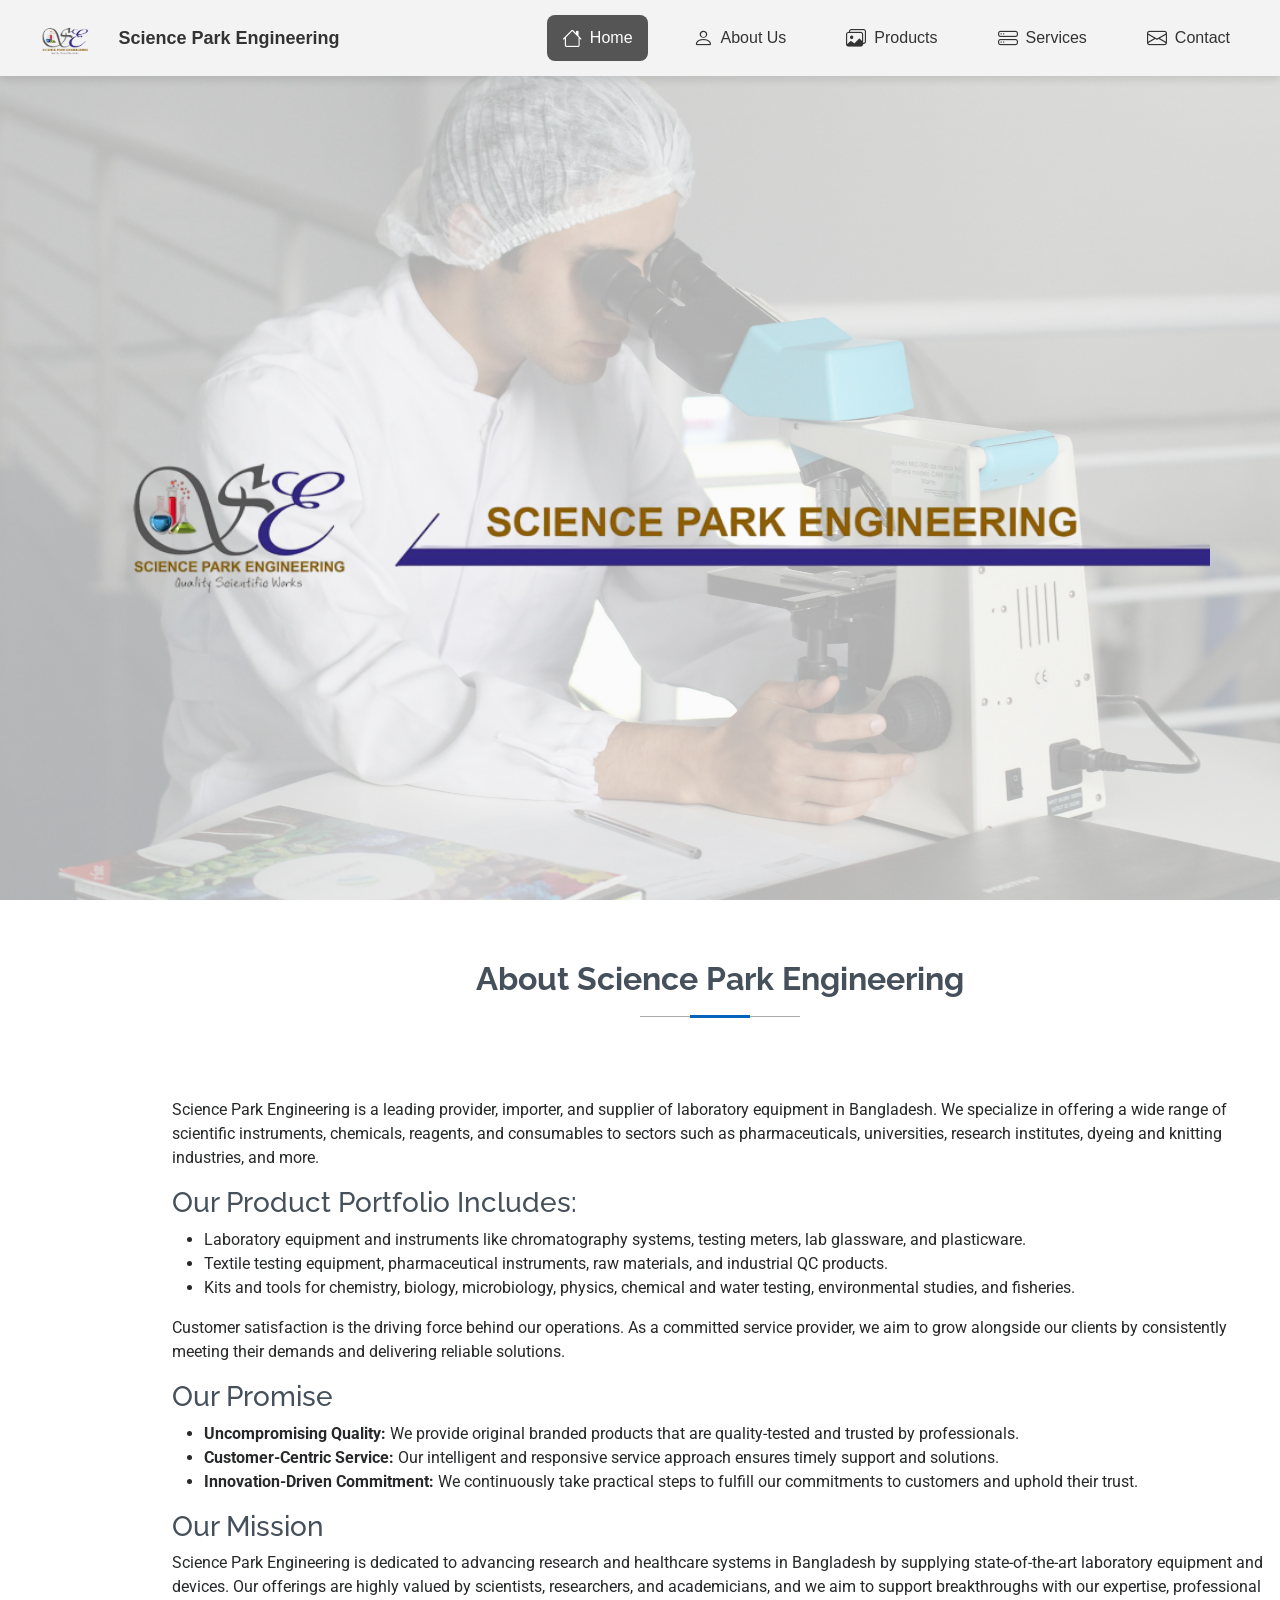
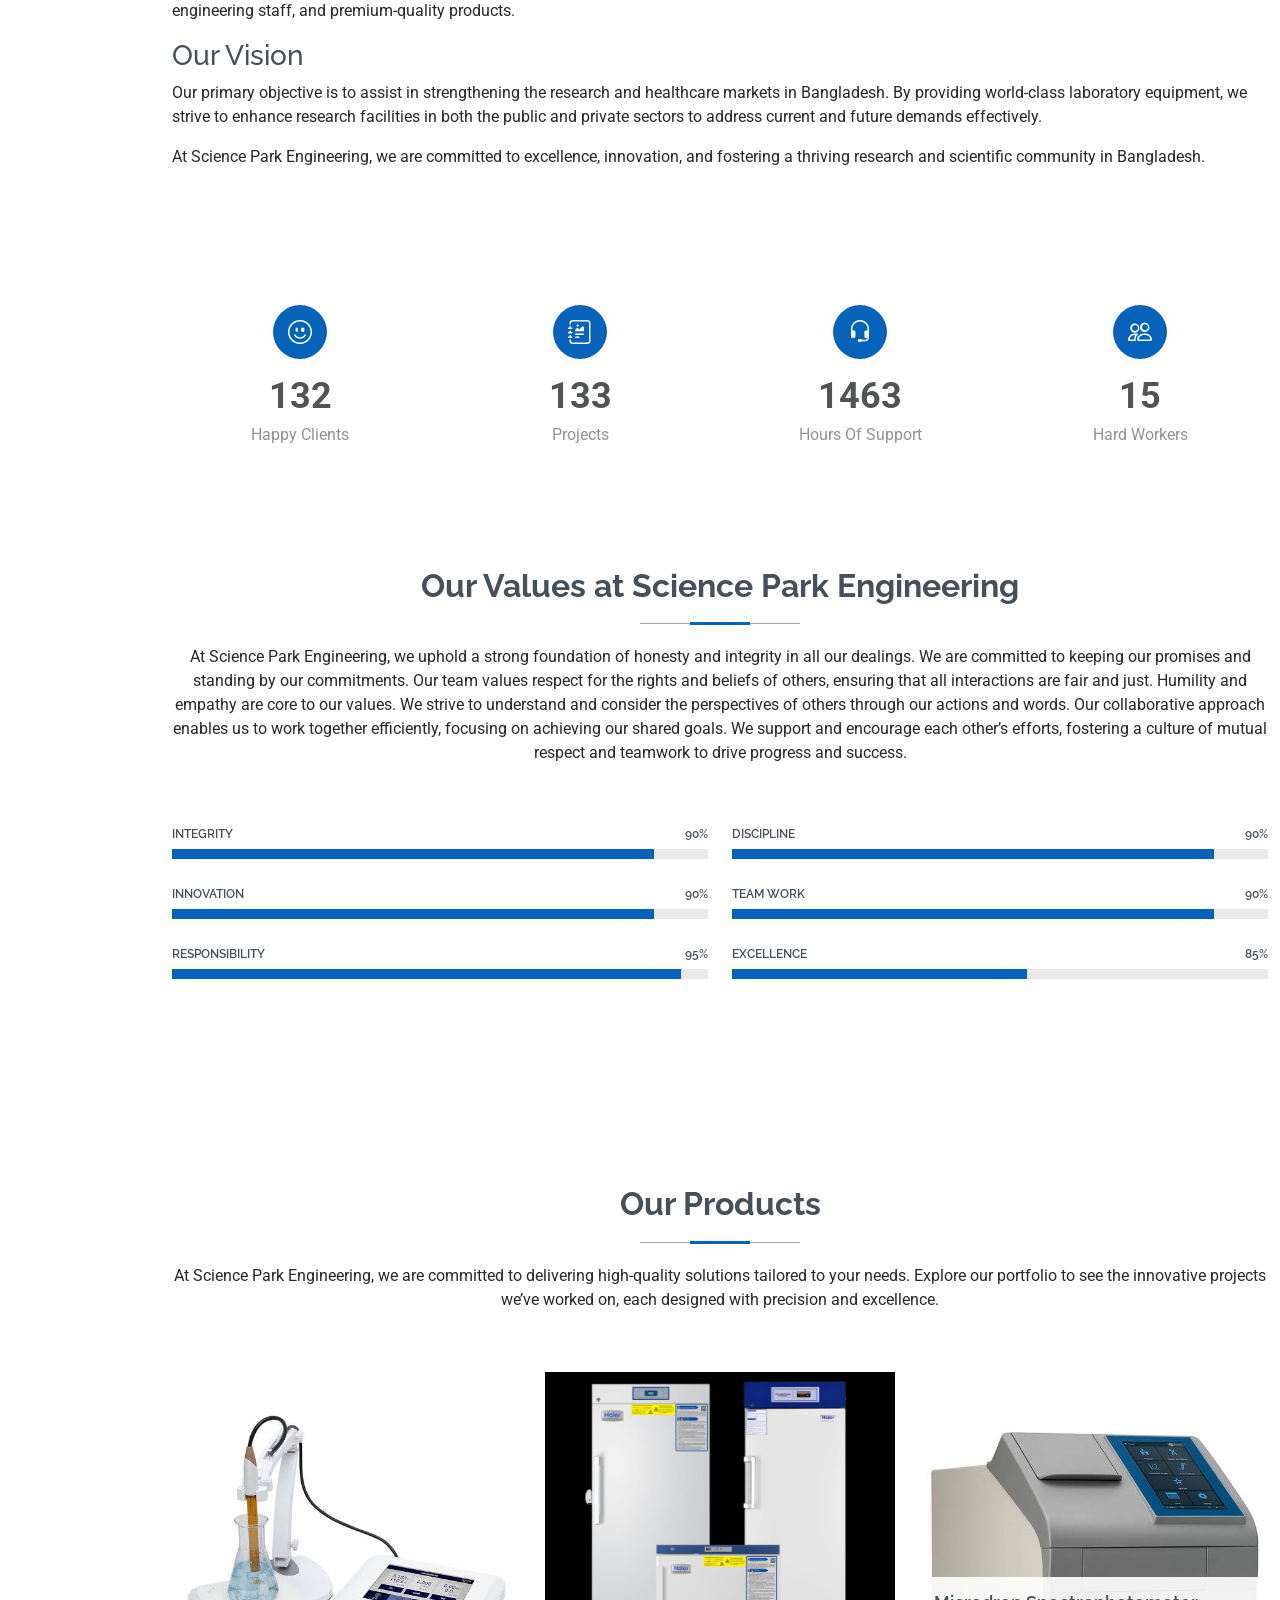
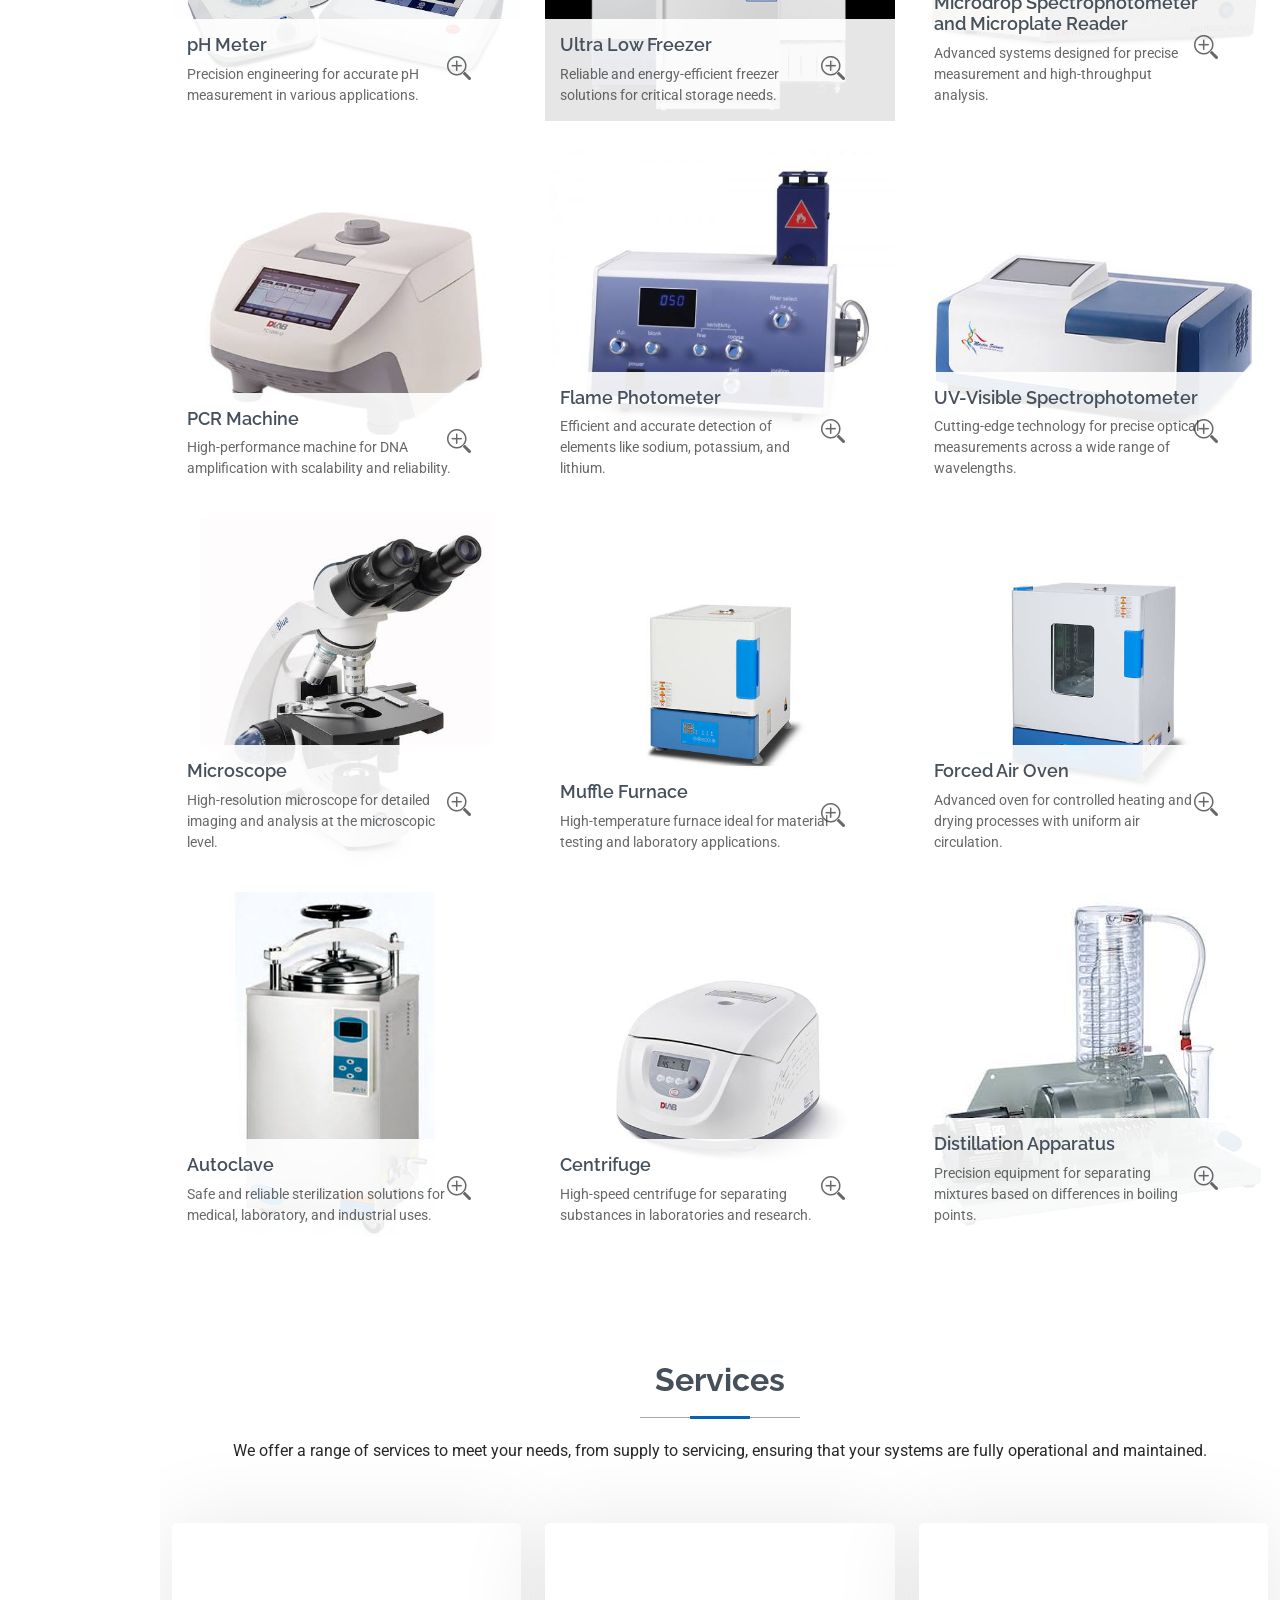
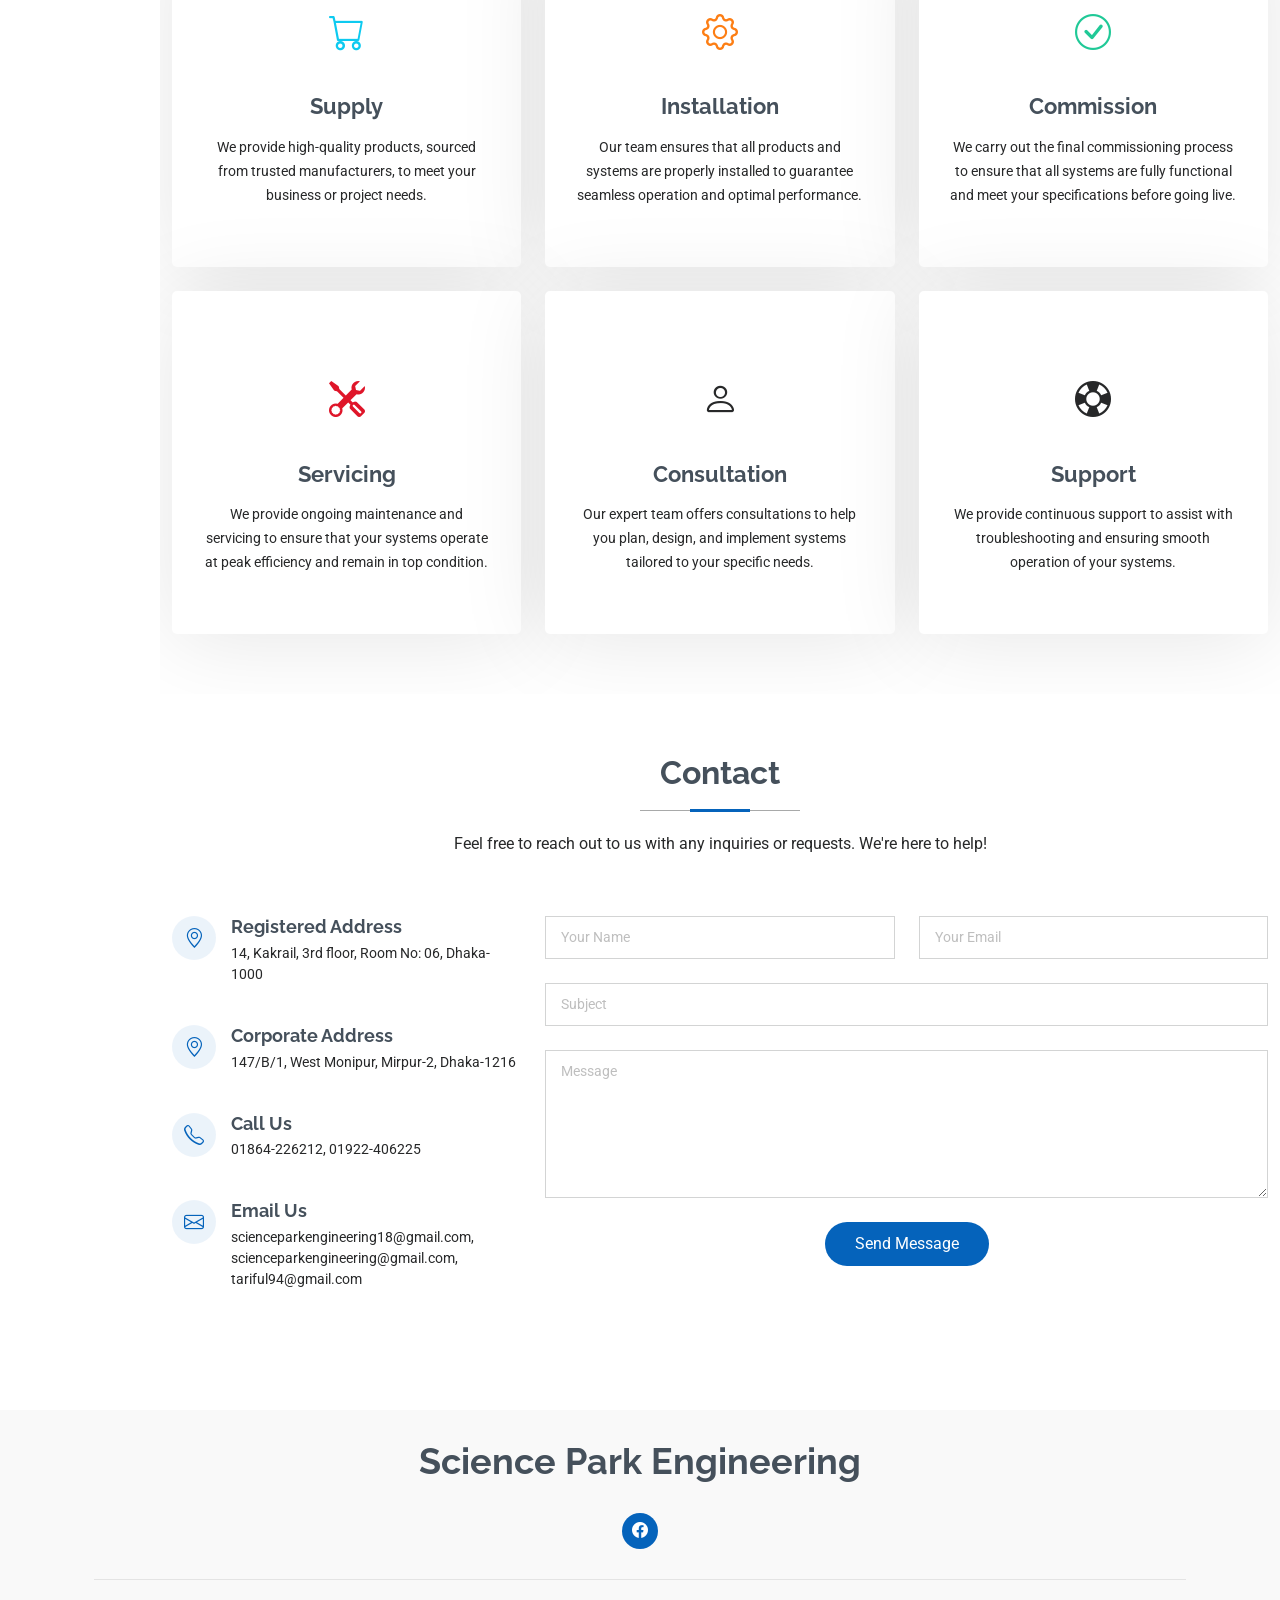
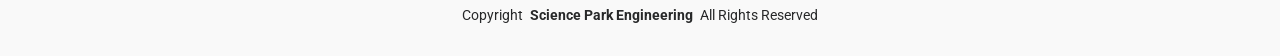
==== commit 98a64759: "Update index.html" ====
--- a/index.html
+++ b/index.html
@@ -57,7 +57,7 @@
       <ul>
         <li><a href="#home" class="active"><i class="bi bi-house navicon"></i><span>Home</span></a></li>
         <li><a href="#about"><i class="bi bi-person navicon"></i><span>About Us</span></a></li>
-        <li><a href="#portfolio"><i class="bi bi-images navicon"></i><span>Portfolio</span></a></li>
+        <li><a href="#portfolio"><i class="bi bi-images navicon"></i><span>Products</span></a></li>
         <li><a href="#services"><i class="bi bi-hdd-stack navicon"></i><span>Services</span></a></li>
         <li><a href="#contact"><i class="bi bi-envelope navicon"></i><span>Contact</span></a></li>
       </ul>
@@ -685,4 +685,4 @@
 
 </body>
 
-</html>+</html>
--- a/assets/css/main.css
+++ b/assets/css/main.css
@@ -243,6 +243,7 @@
   margin: 0;
   padding: 0;
   transition: max-height 0.3s ease-in-out;
+  overflow: hidden; /* Prevent overflow issues */
 }
 
 .navmenu li {
@@ -323,7 +324,7 @@
   }
 
   .navmenu ul.show {
-    max-height: 300px; /* Adjust based on the number of menu items */
+    max-height: 500px; /* Ensures the menu height is large enough for all items */
   }
 
   .navmenu li {
@@ -333,6 +334,11 @@
   .nav-title {
     font-size: 16px;
     font-weight: bold;
+  }
+
+  /* Ensure no cropping at the bottom */
+  .navmenu ul.show {
+    max-height: none; /* No limit when expanded */
   }
 }
 
@@ -626,8 +632,8 @@
 }
 
 .home .image-replace {
-  max-width: 100%;
-  height: auto;
+  max-width: 100%; /* Ensure the image doesn't overflow */
+  height: auto; /* Maintain aspect ratio */
   z-index: 3; /* Ensures the image is above the background */
   display: block;
   margin: 0 auto; /* Centers the image horizontally */
@@ -678,6 +684,12 @@
   .home p {
     font-size: 20px;
   }
+
+  /* Ensuring image is responsive */
+  .home .image-replace {
+    max-width: 90%; /* Allows the image to scale down on smaller screens */
+    height: auto; /* Maintain aspect ratio */
+  }
 }
 
 @media (max-width: 576px) {
@@ -688,7 +700,13 @@
   .home p {
     font-size: 18px;
   }
-}
+
+  /* Adjust image size for very small screens */
+  .home .image-replace {
+    max-width: 80%; /* Further reduces image size */
+  }
+}
+
 
 
 /*--------------------------------------------------------------
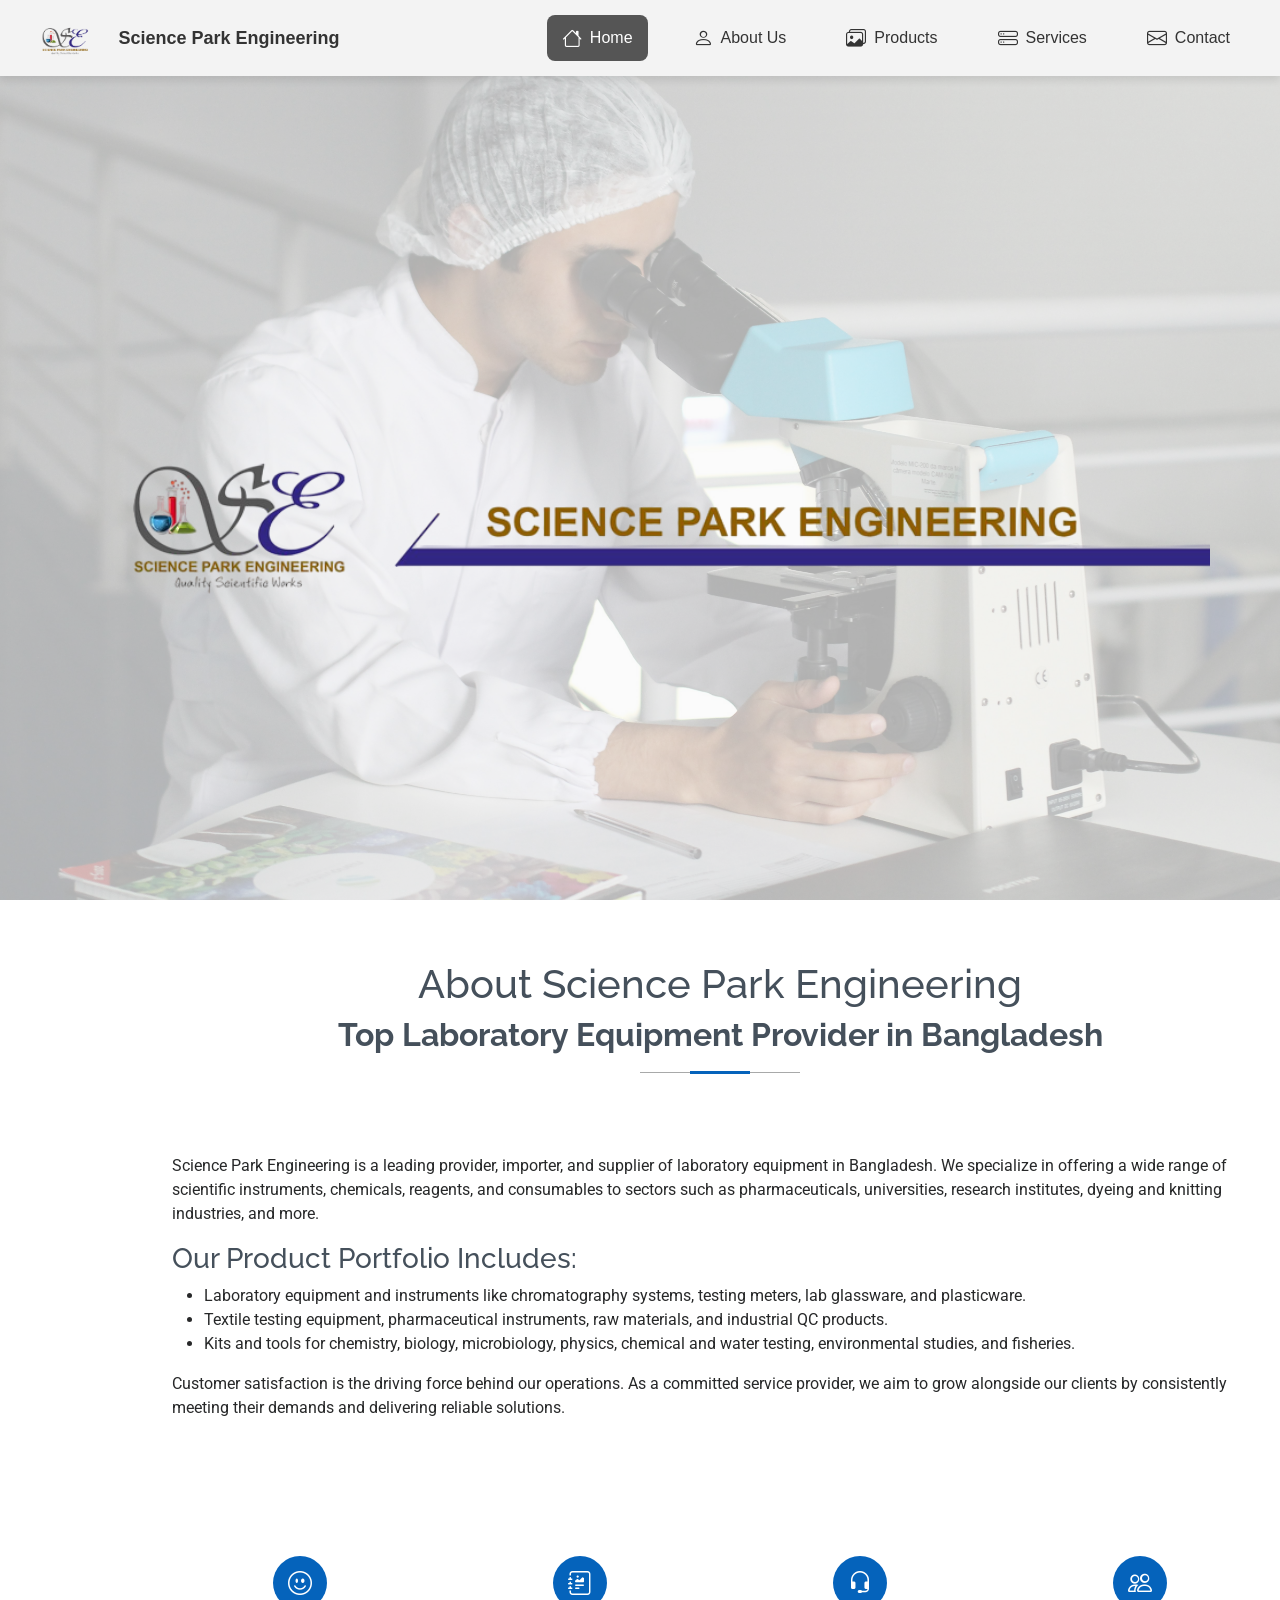
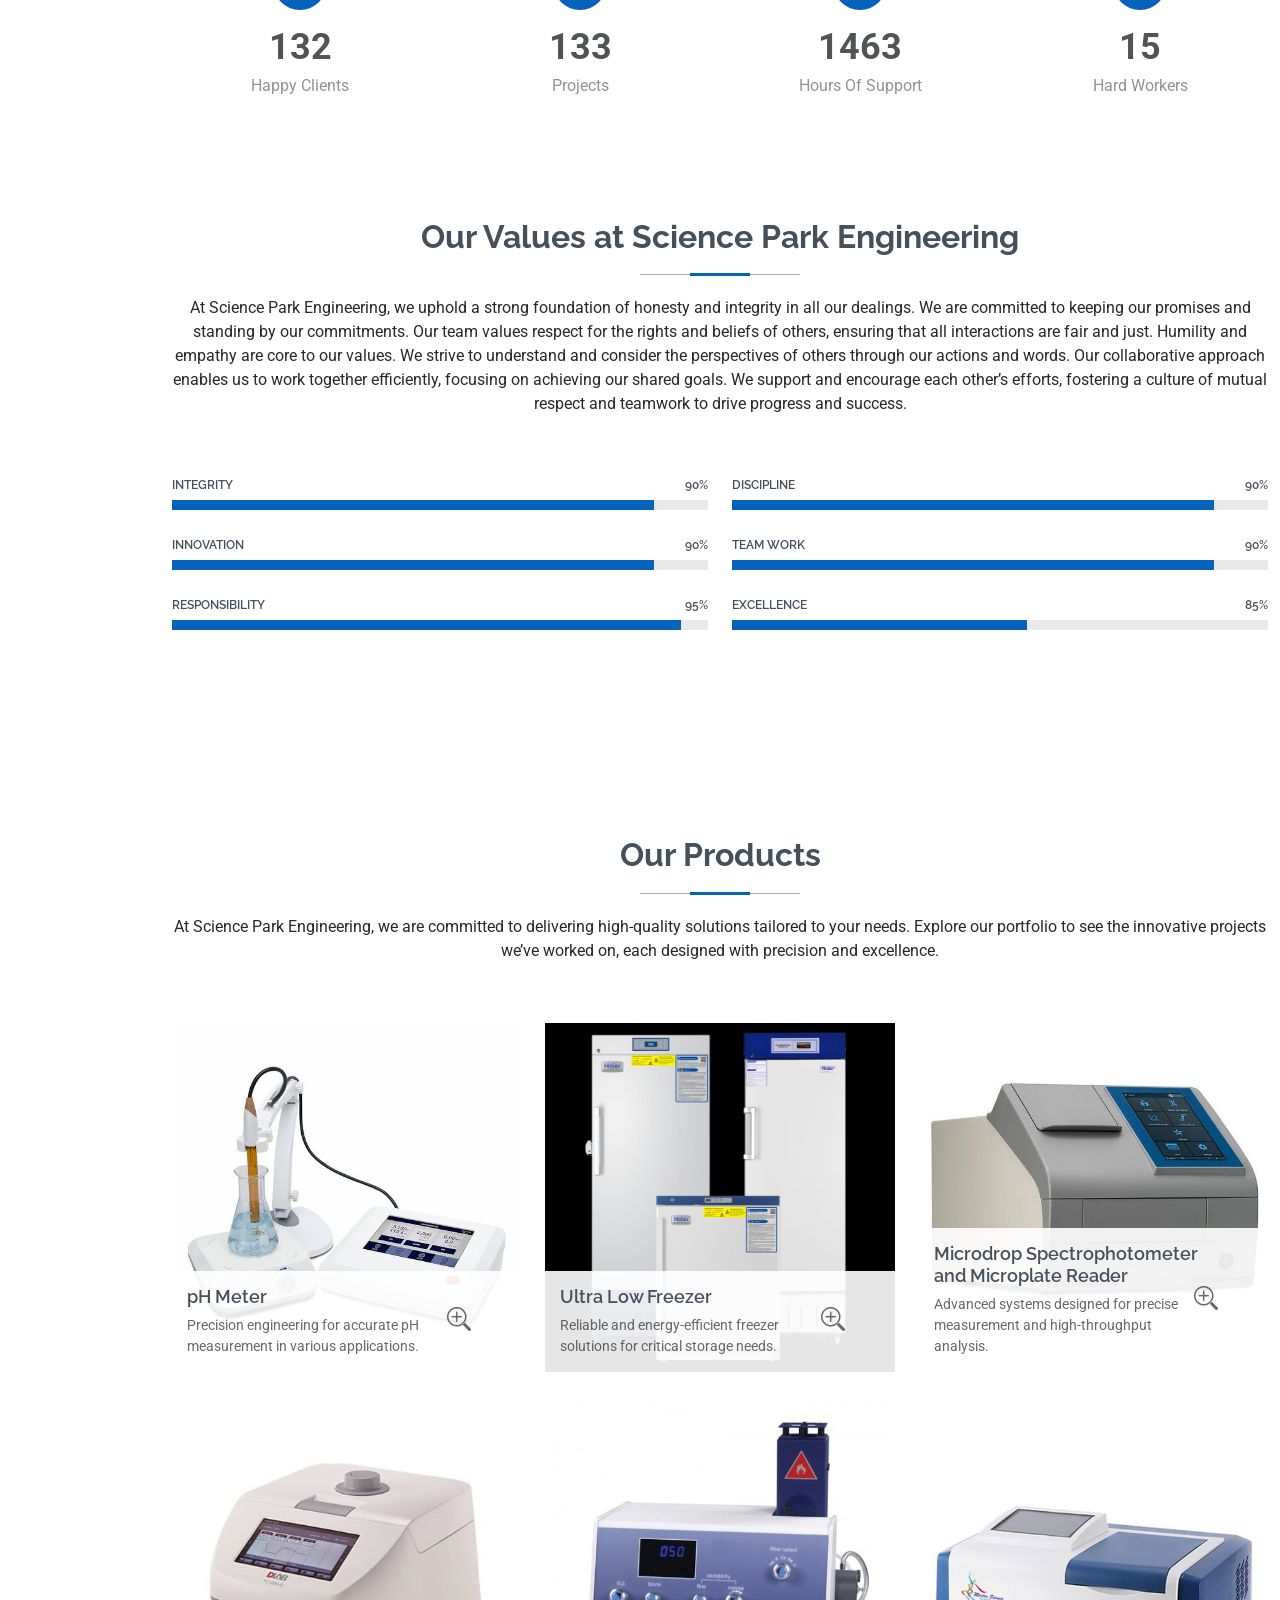
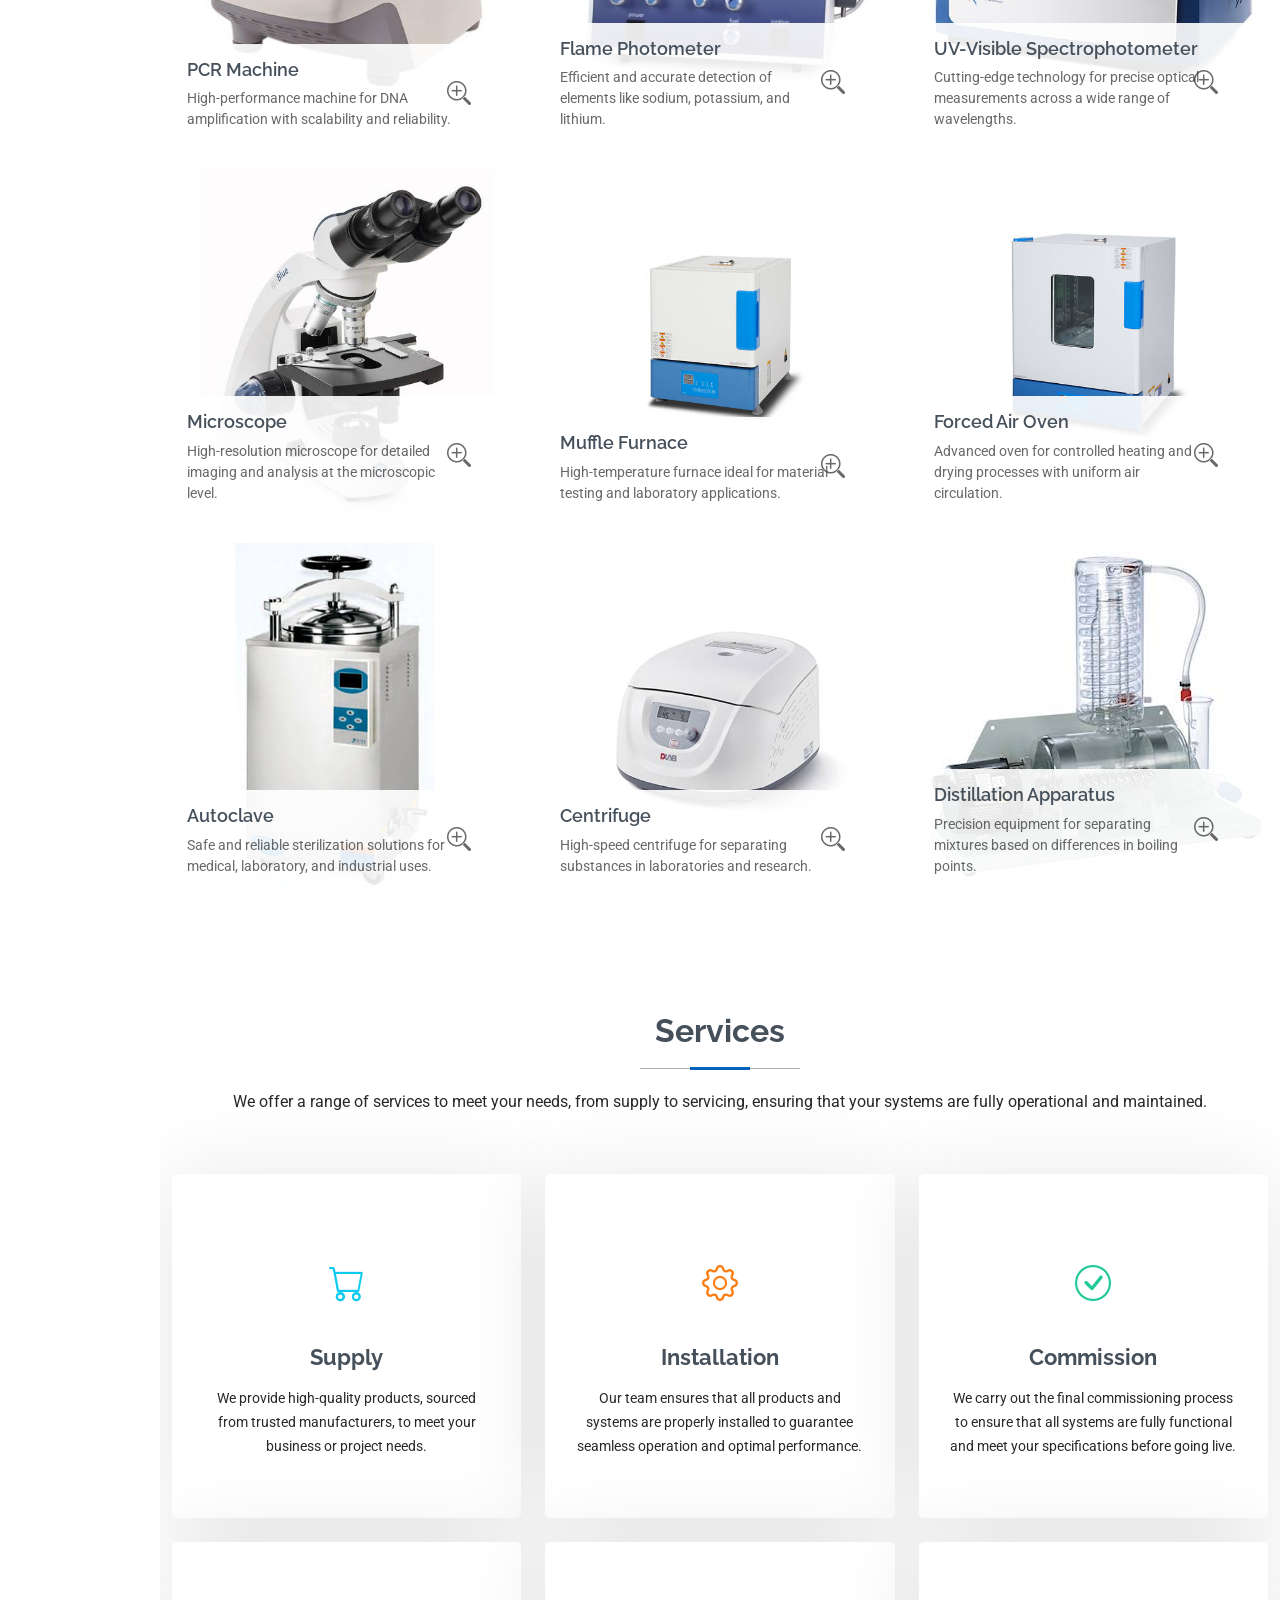
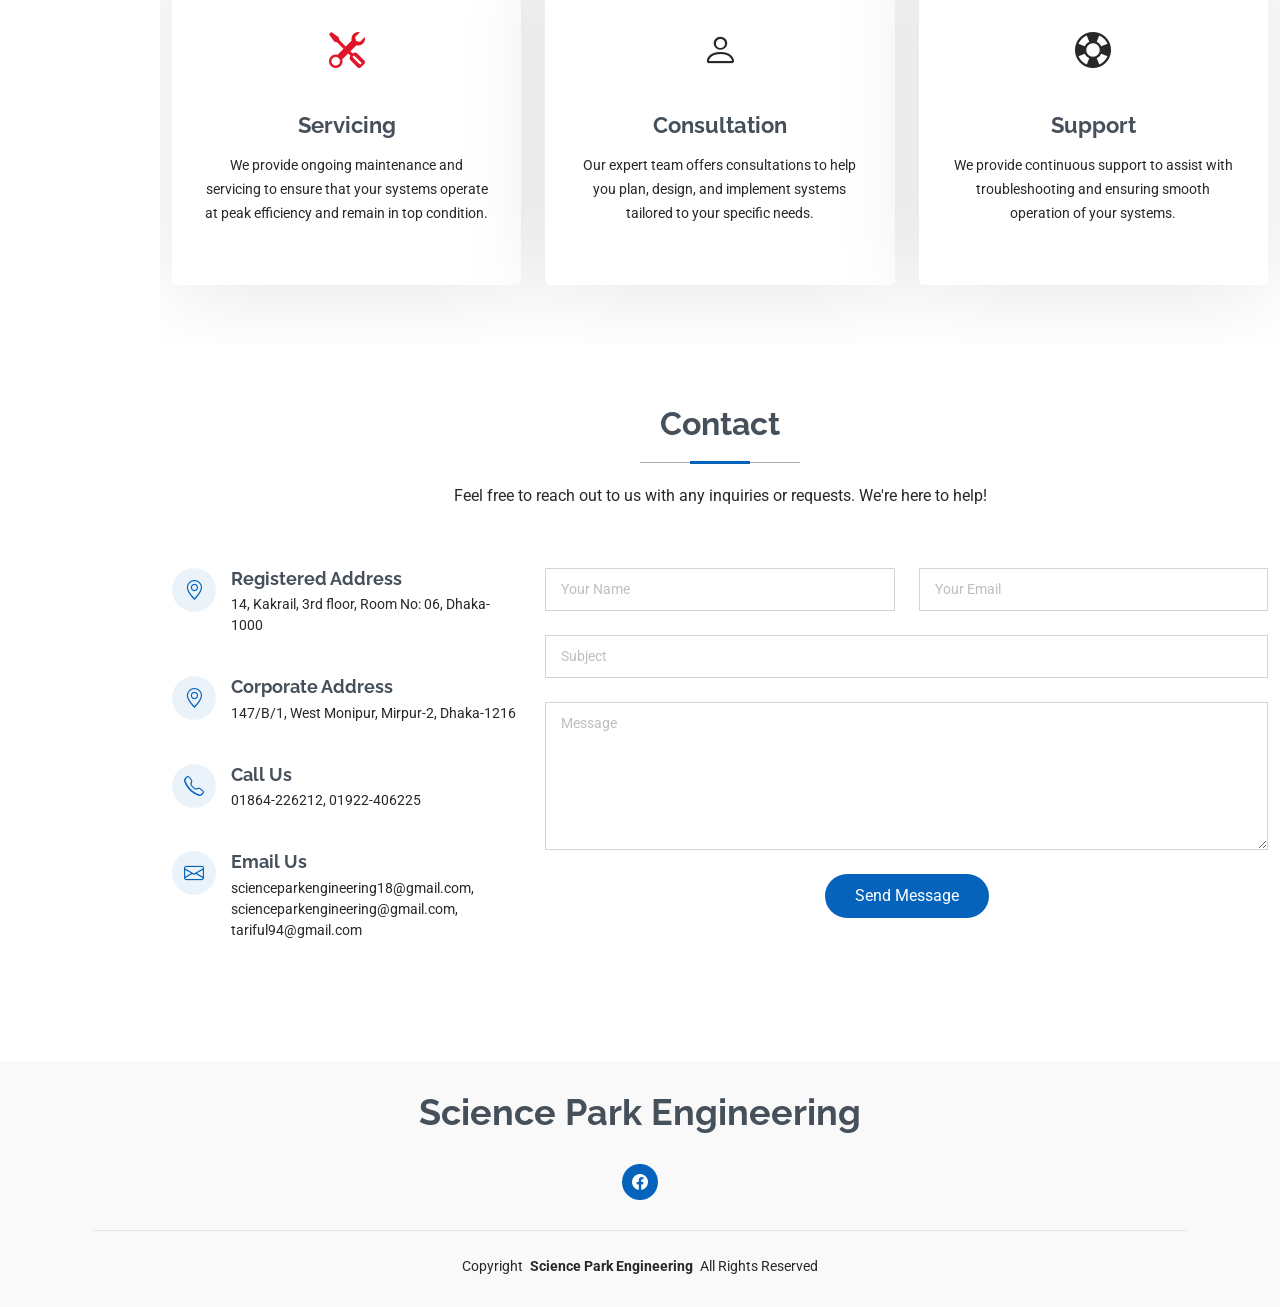
==== commit 6f556daf: "Update index.html" ====
--- a/index.html
+++ b/index.html
@@ -4,9 +4,12 @@
 <head>
   <meta charset="utf-8">
   <meta content="width=device-width, initial-scale=1.0" name="viewport">
-  <title>Science Park Engineering</title>
-  <meta content="" name="description">
-  <meta content="" name="keywords">
+
+  <!-- Meta Titles and Descriptions -->
+  <title>Science Park Engineering - Leading Laboratory Equipment Supplier in Bangladesh</title>
+  <meta name="description" content="Science Park Engineering is a top provider of laboratory equipment, scientific instruments, chemicals, and testing tools for research and industrial applications in Bangladesh.">
+  <meta name="keywords" content="Science Park Engineering, laboratory equipment, scientific instruments, lab supplies, testing tools, Bangladesh laboratory supplier, scientific research equipment, pharmaceuticals instruments, industrial QC products">
+  <meta name="author" content="Science Park Engineering">
 
   <!-- Favicons -->
   <link href="assets/img/favicon.png" rel="icon">
@@ -15,7 +18,7 @@
   <!-- Fonts -->
   <link href="https://fonts.googleapis.com" rel="preconnect">
   <link href="https://fonts.gstatic.com" rel="preconnect" crossorigin>
-  <link href="https://fonts.googleapis.com/css2?family=Roboto:ital,wght@0,100;0,300;0,400;0,500;0,700;0,900;1,100;1,300;1,400;1,500;1,700;1,900&family=Poppins:ital,wght@0,100;0,200;0,300;0,400;0,500;0,600;0,700;0,800;0,900;1,100;1,200;1,300;1,400;1,500;1,600;1,700;1,800;1,900&family=Raleway:ital,wght@0,100;0,200;0,300;0,400;0,500;0,600;0,700;0,800;0,900;1,100;1,200;1,300;1,400;1,500;1,600;1,700;1,800;1,900&display=swap" rel="stylesheet">
+  <link href="https://fonts.googleapis.com/css2?family=Roboto:ital,wght@0,100;0,300;0,400;0,500;0,700;0,900&family=Poppins:ital,wght@0,100;0,200;0,300;0,400;0,500;0,600;0,700;0,800;0,900&family=Raleway:ital,wght@0,100;0,200;0,300;0,400;0,500;0,600;0,700;0,800;0,900&display=swap" rel="stylesheet">
 
   <!-- Vendor CSS Files -->
   <link href="assets/vendor/bootstrap/css/bootstrap.min.css" rel="stylesheet">
@@ -39,13 +42,12 @@
 <body class="index-page">
 
   <header id="header" class="header d-flex flex-column justify-content-center">
-
     <i class="header-toggle d-xl-none bi bi-list"></i>
 
     <nav id="navmenu" class="navmenu">
       <div class="nav-logo">
         <a href="">
-          <img src="./assets/img/logo (2).png" alt="Logo" />
+          <img src="./assets/img/logo (2).png" alt="Science Park Engineering Logo" />
         </a>
         <span class="nav-title">Science Park Engineering</span>
       </div>
@@ -69,35 +71,29 @@
         this.classList.toggle('active');
       });
     </script>    
-    
-
   </header>
 
   <main class="main">
 
-    <!-- home Section -->
+    <!-- Home Section -->
     <section id="home" class="home section light-background">
-      <img src="assets/img/home-bg.jpg" alt="Background Image"> <!-- Background image -->
+      <img src="assets/img/home-bg.jpg" alt="Background Image - Laboratory Equipment Provider"> <!-- Background image -->
       
       <div class="container" data-aos="zoom-out">
         <div class="row justify-content-center">
           <div class="col-lg-9">
-            <img src="assets/img/sc-Photoroom.png" alt="Science Park Engineering" class="image-replace"> <!-- Image replacing text -->
+            <img src="assets/img/sc-Photoroom.png" alt="Science Park Engineering Logo" class="image-replace"> <!-- Image replacing text -->
           </div>
         </div>
       </div>
     </section>
     
-    
-    
-    <!-- /home Section -->
-
     <!-- About Section -->
     <section id="about" class="about section">
-      <!-- Section Title -->
       <div class="container" data-aos="fade-up">
         <div class="section-title">
-          <h2>About Science Park Engineering</h2>
+          <h1>About Science Park Engineering</h1>
+          <h2>Top Laboratory Equipment Provider in Bangladesh</h2>
         </div>
         <div class="about-content">
           <p>
@@ -111,23 +107,6 @@
           </ul>
           <p>
             Customer satisfaction is the driving force behind our operations. As a committed service provider, we aim to grow alongside our clients by consistently meeting their demands and delivering reliable solutions.
-          </p>
-          <h3>Our Promise</h3>
-          <ul>
-            <li><strong>Uncompromising Quality:</strong> We provide original branded products that are quality-tested and trusted by professionals.</li>
-            <li><strong>Customer-Centric Service:</strong> Our intelligent and responsive service approach ensures timely support and solutions.</li>
-            <li><strong>Innovation-Driven Commitment:</strong> We continuously take practical steps to fulfill our commitments to customers and uphold their trust.</li>
-          </ul>
-          <h3>Our Mission</h3>
-          <p>
-            Science Park Engineering is dedicated to advancing research and healthcare systems in Bangladesh by supplying state-of-the-art laboratory equipment and devices. Our offerings are highly valued by scientists, researchers, and academicians, and we aim to support breakthroughs with our expertise, professional engineering staff, and premium-quality products.
-          </p>
-          <h3>Our Vision</h3>
-          <p>
-            Our primary objective is to assist in strengthening the research and healthcare markets in Bangladesh. By providing world-class laboratory equipment, we strive to enhance research facilities in both the public and private sectors to address current and future demands effectively.
-          </p>
-          <p>
-            At Science Park Engineering, we are committed to excellence, innovation, and fostering a thriving research and scientific community in Bangladesh.
           </p>
         </div>
       </div>
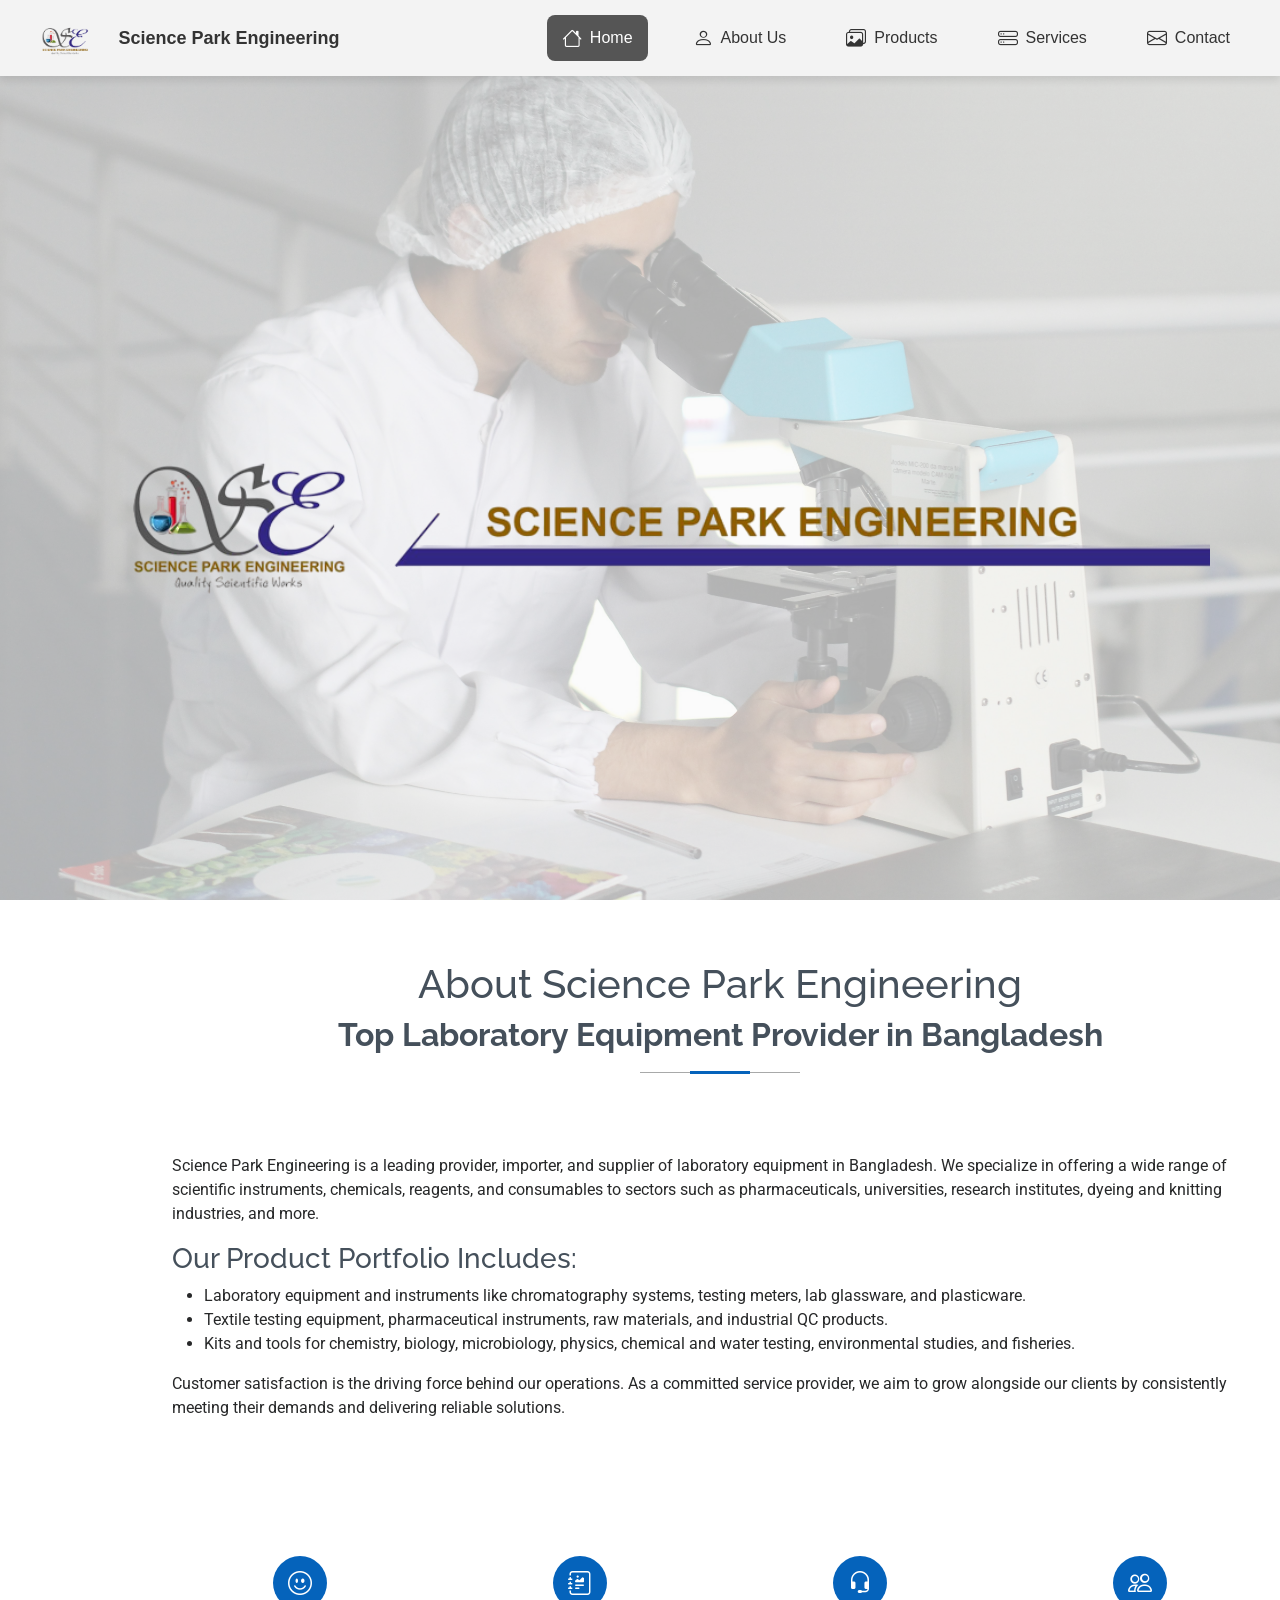
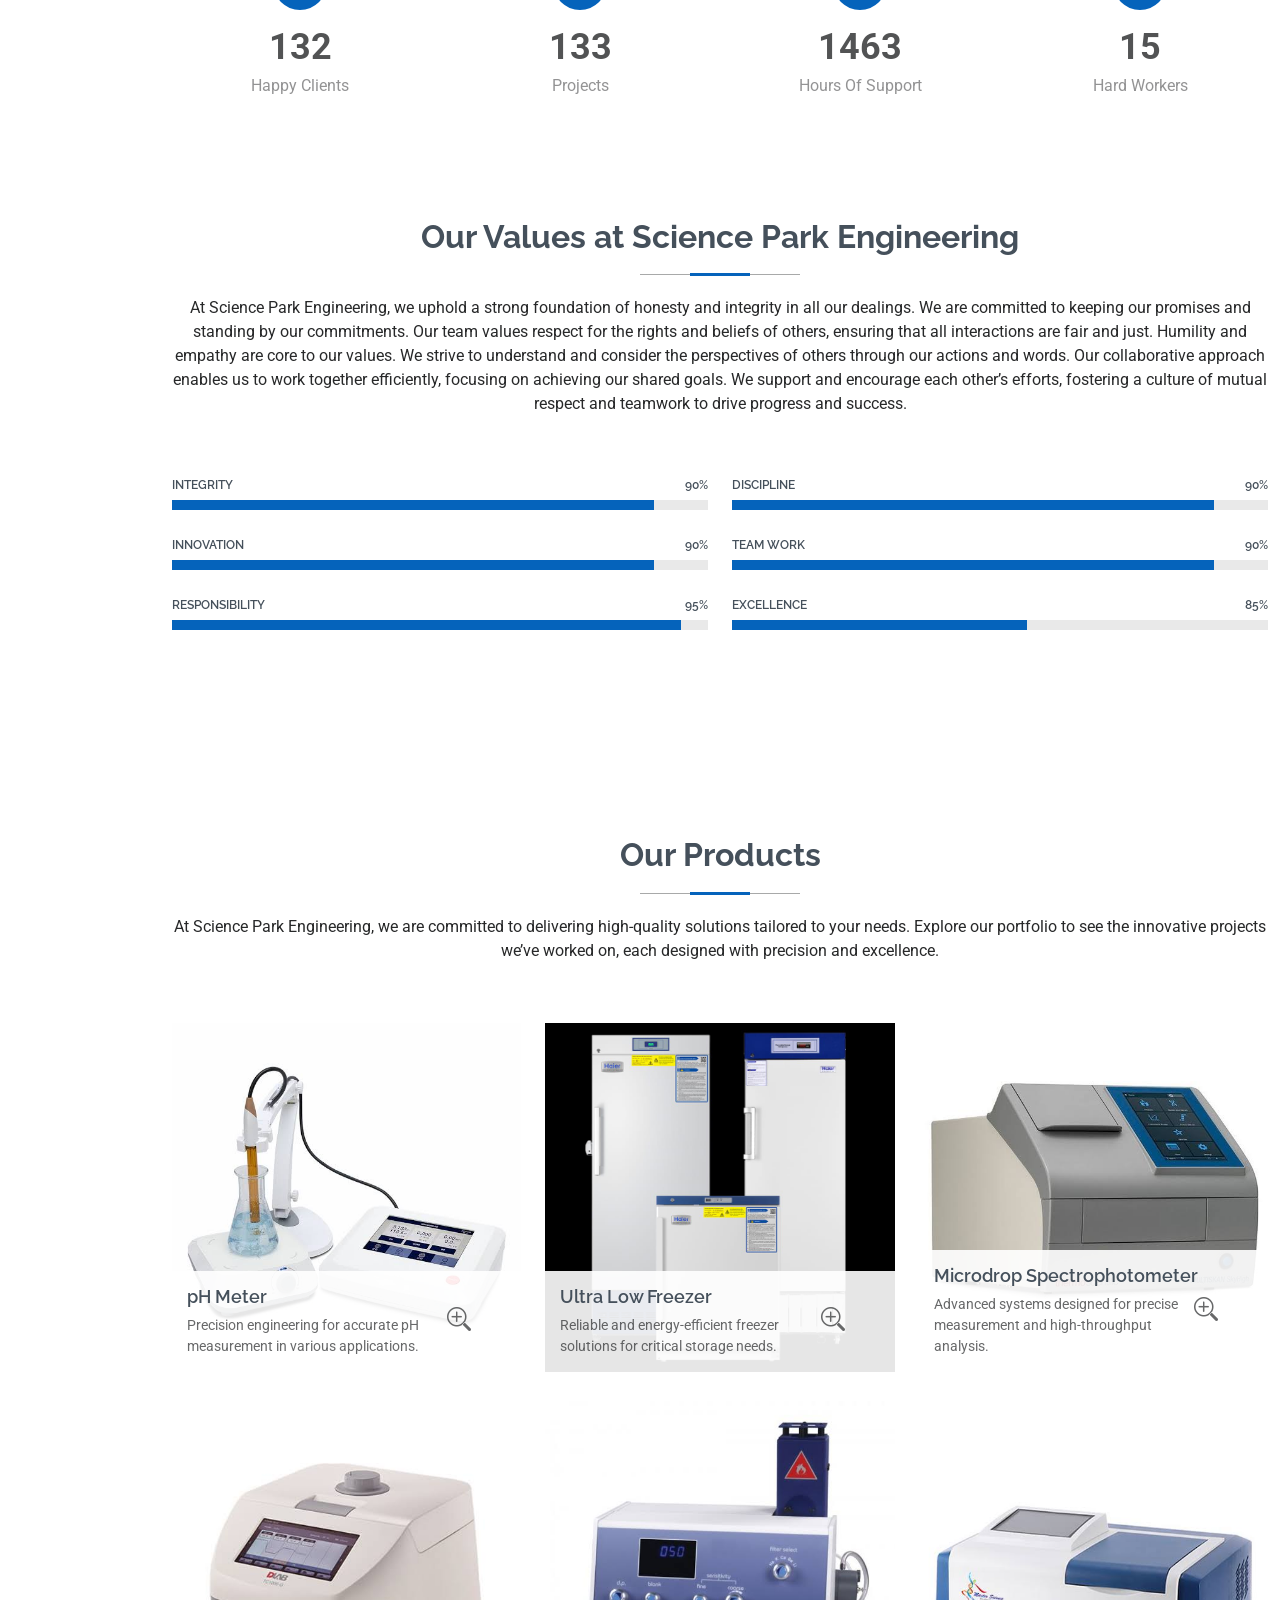
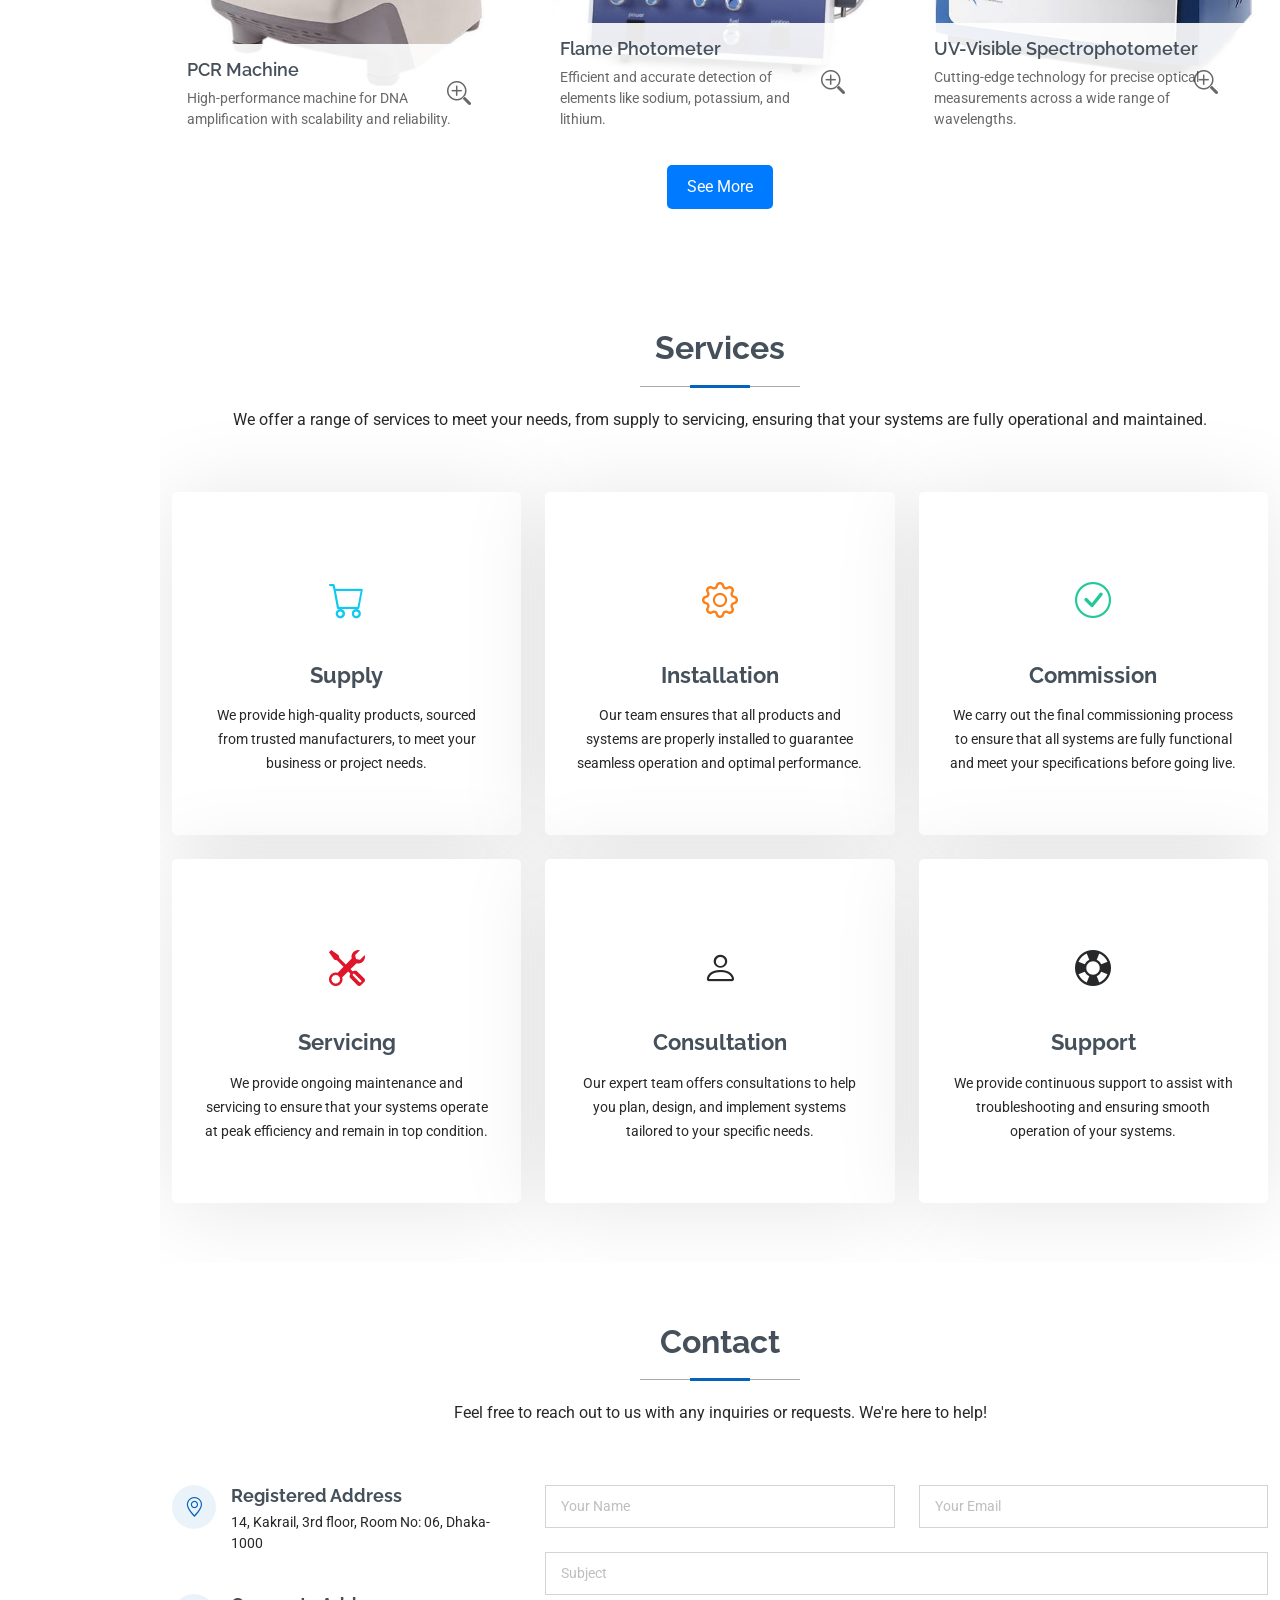
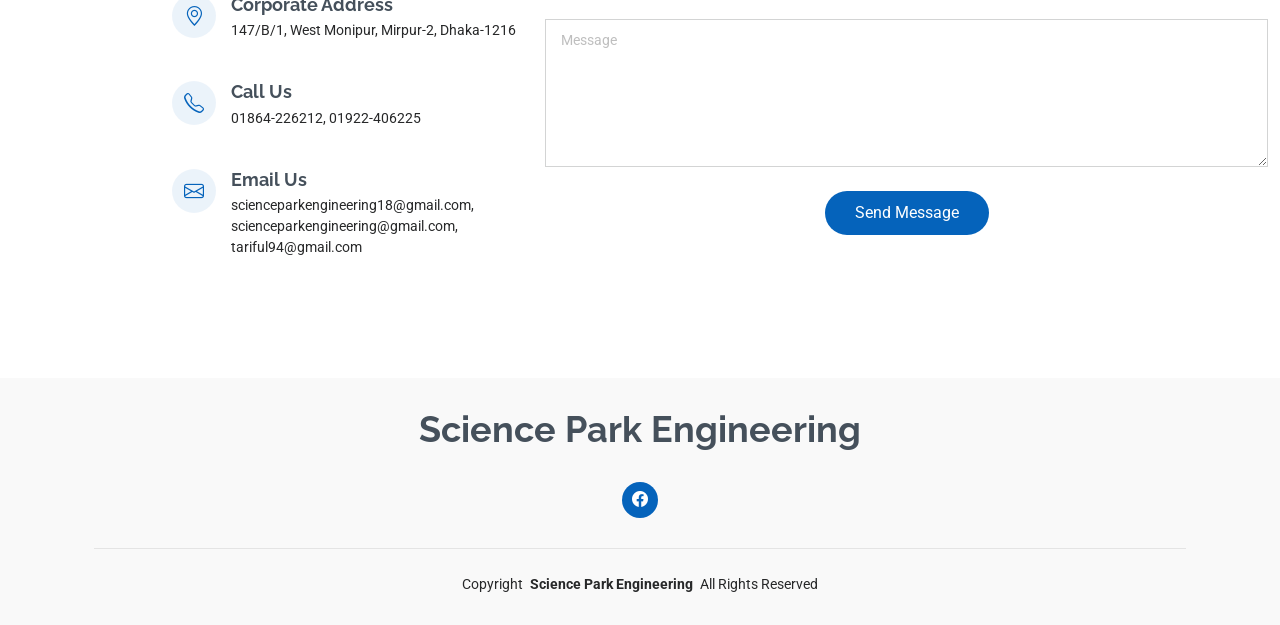
==== commit 846e06e9: "product added" ====
--- a/index.html
+++ b/index.html
@@ -242,152 +242,177 @@
       
 
       <section id="portfolio" class="portfolio section">
-
-        <!-- Section Title -->
-        <div class="container section-title" data-aos="fade-up">
+      <!-- Section Title -->
+      <div class="container section-title" data-aos="fade-up">
           <h2>Our Products</h2>
           <p>At Science Park Engineering, we are committed to delivering high-quality solutions tailored to your needs. Explore our portfolio to see the innovative projects we’ve worked on, each designed with precision and excellence.</p>
-        </div><!-- End Section Title -->
-      
-        <div class="container">
-      
-          <div class="row gy-4">
-      
-            <!-- Portfolio Item 1 -->
-            <div class="col-lg-4 col-md-6 portfolio-item">
-              <img src="assets/img/1.jpg" class="img-fluid" alt="Project 1">
-              <div class="portfolio-info">
-                <h4>pH Meter</h4>
-                <p>Precision engineering for accurate pH measurement in various applications.</p>
-                <a href="assets/img/1.jpg" title="Project 1" data-gallery="portfolio-gallery" class="glightbox preview-link"><i class="bi bi-zoom-in"></i></a>
-                
-              </div>
-            </div><!-- End Portfolio Item -->
-      
-            <!-- Portfolio Item 2 -->
-            <div class="col-lg-4 col-md-6 portfolio-item">
-              <img src="assets/img/2.jpg" class="img-fluid" alt="Project 2">
-              <div class="portfolio-info">
-                <h4>Ultra Low Freezer</h4>
-                <p>Reliable and energy-efficient freezer solutions for critical storage needs.</p>
-                <a href="assets/img/2.jpg" title="Project 2" data-gallery="portfolio-gallery" class="glightbox preview-link"><i class="bi bi-zoom-in"></i></a>
-                
-              </div>
-            </div><!-- End Portfolio Item -->
-      
-            <!-- Portfolio Item 3 -->
-            <div class="col-lg-4 col-md-6 portfolio-item">
-              <img src="assets/img/3.jpg" class="img-fluid" alt="Project 3">
-              <div class="portfolio-info">
-                <h4>Microdrop Spectrophotometer and Microplate Reader</h4>
-                <p>Advanced systems designed for precise measurement and high-throughput analysis.</p>
-                <a href="assets/img/3.jpg" title="Project 3" data-gallery="portfolio-gallery" class="glightbox preview-link"><i class="bi bi-zoom-in"></i></a>
-                
-              </div>
-            </div><!-- End Portfolio Item -->
-      
-            <!-- Portfolio Item 4 -->
-            <div class="col-lg-4 col-md-6 portfolio-item">
-              <img src="assets/img/4.jpg" class="img-fluid" alt="Project 4">
-              <div class="portfolio-info">
-                <h4>PCR Machine</h4>
-                <p>High-performance machine for DNA amplification with scalability and reliability.</p>
-                <a href="assets/img/4.jpg" title="Project 4" data-gallery="portfolio-gallery" class="glightbox preview-link"><i class="bi bi-zoom-in"></i></a>
-                
-              </div>
-            </div><!-- End Portfolio Item -->
-      
-            <!-- Portfolio Item 5 -->
-            <div class="col-lg-4 col-md-6 portfolio-item">
-              <img src="assets/img/5.jpg" class="img-fluid" alt="Project 5">
-              <div class="portfolio-info">
-                <h4>Flame Photometer</h4>
-                <p>Efficient and accurate detection of elements like sodium, potassium, and lithium.</p>
-                <a href="assets/img/5.jpg" title="Project 5" data-gallery="portfolio-gallery" class="glightbox preview-link"><i class="bi bi-zoom-in"></i></a>
-                
-              </div>
-            </div><!-- End Portfolio Item -->
-      
-            <!-- Portfolio Item 6 -->
-            <div class="col-lg-4 col-md-6 portfolio-item">
-              <img src="assets/img/6.jpg" class="img-fluid" alt="Project 6">
-              <div class="portfolio-info">
-                <h4>UV-Visible Spectrophotometer</h4>
-                <p>Cutting-edge technology for precise optical measurements across a wide range of wavelengths.</p>
-                <a href="assets/img/6.jpg" title="Project 6" data-gallery="portfolio-gallery" class="glightbox preview-link"><i class="bi bi-zoom-in"></i></a>
-                
-              </div>
-            </div><!-- End Portfolio Item -->
-      
-            <!-- Portfolio Item 7 -->
-            <div class="col-lg-4 col-md-6 portfolio-item">
-              <img src="assets/img/7.jpg" class="img-fluid" alt="Project 7">
-              <div class="portfolio-info">
-                <h4>Microscope</h4>
-                <p>High-resolution microscope for detailed imaging and analysis at the microscopic level.</p>
-                <a href="assets/img/7.jpg" title="Project 7" data-gallery="portfolio-gallery" class="glightbox preview-link"><i class="bi bi-zoom-in"></i></a>
-                
-              </div>
-            </div><!-- End Portfolio Item -->
-      
-            <!-- Portfolio Item 8 -->
-            <div class="col-lg-4 col-md-6 portfolio-item">
-              <img src="assets/img/8.jpg" class="img-fluid" alt="Project 8">
-              <div class="portfolio-info">
-                <h4>Muffle Furnace</h4>
-                <p>High-temperature furnace ideal for material testing and laboratory applications.</p>
-                <a href="assets/img/8.jpg" title="Project 8" data-gallery="portfolio-gallery" class="glightbox preview-link"><i class="bi bi-zoom-in"></i></a>
-                
-              </div>
-            </div><!-- End Portfolio Item -->
-      
-            <!-- Portfolio Item 9 -->
-            <div class="col-lg-4 col-md-6 portfolio-item">
-              <img src="assets/img/9.jpg" class="img-fluid" alt="Project 9">
-              <div class="portfolio-info">
-                <h4>Forced Air Oven</h4>
-                <p>Advanced oven for controlled heating and drying processes with uniform air circulation.</p>
-                <a href="assets/img/9.jpg" title="Project 9" data-gallery="portfolio-gallery" class="glightbox preview-link"><i class="bi bi-zoom-in"></i></a>
-                
-              </div>
-            </div><!-- End Portfolio Item -->
-      
-            <!-- Portfolio Item 10 -->
-            <div class="col-lg-4 col-md-6 portfolio-item">
-              <img src="assets/img/10.jpg" class="img-fluid" alt="Project 10">
-              <div class="portfolio-info">
-                <h4>Autoclave</h4>
-                <p>Safe and reliable sterilization solutions for medical, laboratory, and industrial uses.</p>
-                <a href="assets/img/10.jpg" title="Project 10" data-gallery="portfolio-gallery" class="glightbox preview-link"><i class="bi bi-zoom-in"></i></a>
-                
-              </div>
-            </div><!-- End Portfolio Item -->
-      
-            <!-- Portfolio Item 11 -->
-            <div class="col-lg-4 col-md-6 portfolio-item">
-              <img src="assets/img/11.jpg" class="img-fluid" alt="Project 11">
-              <div class="portfolio-info">
-                <h4>Centrifuge</h4>
-                <p>High-speed centrifuge for separating substances in laboratories and research.</p>
-                <a href="assets/img/11.jpg" title="Project 11" data-gallery="portfolio-gallery" class="glightbox preview-link"><i class="bi bi-zoom-in"></i></a>
-                
-              </div>
-            </div><!-- End Portfolio Item -->
-      
-            <!-- Portfolio Item 12 -->
-            <div class="col-lg-4 col-md-6 portfolio-item">
-              <img src="assets/img/12.jpg" class="img-fluid" alt="Project 12">
-              <div class="portfolio-info">
-                <h4>Distillation Apparatus</h4>
-                <p>Precision equipment for separating mixtures based on differences in boiling points.</p>
-                <a href="assets/img/12.jpg" title="Project 12" data-gallery="portfolio-gallery" class="glightbox preview-link"><i class="bi bi-zoom-in"></i></a>
-                
-              </div>
-            </div><!-- End Portfolio Item -->
-      
-          </div><!-- End Row -->
-        </div><!-- End Container -->
-      </section><!-- End Portfolio Section -->
+      </div>
+  
+      <div class="container">
+          <div class="row gy-4" id="portfolio-items">
+              <!-- Portfolio Items -->
+              <div class="col-lg-4 col-md-6 portfolio-item">
+                  <img src="assets/img/1.jpg" class="img-fluid" alt="pH Meter">
+                  <div class="portfolio-info">
+                      <h4>pH Meter</h4>
+                      <p>Precision engineering for accurate pH measurement in various applications.</p>
+                      <a href="assets/img/1.jpg" title="pH Meter" data-gallery="portfolio-gallery" class="glightbox preview-link"><i class="bi bi-zoom-in"></i></a>
+                  </div>
+              </div>
+              <div class="col-lg-4 col-md-6 portfolio-item">
+                  <img src="assets/img/2.jpg" class="img-fluid" alt="Ultra Low Freezer">
+                  <div class="portfolio-info">
+                      <h4>Ultra Low Freezer</h4>
+                      <p>Reliable and energy-efficient freezer solutions for critical storage needs.</p>
+                      <a href="assets/img/2.jpg" title="Ultra Low Freezer" data-gallery="portfolio-gallery" class="glightbox preview-link"><i class="bi bi-zoom-in"></i></a>
+                  </div>
+              </div>
+              <div class="col-lg-4 col-md-6 portfolio-item">
+                  <img src="assets/img/3.jpg" class="img-fluid" alt="Microdrop Spectrophotometer">
+                  <div class="portfolio-info">
+                      <h4>Microdrop Spectrophotometer</h4>
+                      <p>Advanced systems designed for precise measurement and high-throughput analysis.</p>
+                      <a href="assets/img/3.jpg" title="Microdrop Spectrophotometer" data-gallery="portfolio-gallery" class="glightbox preview-link"><i class="bi bi-zoom-in"></i></a>
+                  </div>
+              </div>
+              <div class="col-lg-4 col-md-6 portfolio-item">
+                  <img src="assets/img/4.jpg" class="img-fluid" alt="PCR Machine">
+                  <div class="portfolio-info">
+                      <h4>PCR Machine</h4>
+                      <p>High-performance machine for DNA amplification with scalability and reliability.</p>
+                      <a href="assets/img/4.jpg" title="PCR Machine" data-gallery="portfolio-gallery" class="glightbox preview-link"><i class="bi bi-zoom-in"></i></a>
+                  </div>
+              </div>
+              <div class="col-lg-4 col-md-6 portfolio-item">
+                  <img src="assets/img/5.jpg" class="img-fluid" alt="Flame Photometer">
+                  <div class="portfolio-info">
+                      <h4>Flame Photometer</h4>
+                      <p>Efficient and accurate detection of elements like sodium, potassium, and lithium.</p>
+                      <a href="assets/img/5.jpg" title="Flame Photometer" data-gallery="portfolio-gallery" class="glightbox preview-link"><i class="bi bi-zoom-in"></i></a>
+                  </div>
+              </div>
+              <div class="col-lg-4 col-md-6 portfolio-item">
+                  <img src="assets/img/6.jpg" class="img-fluid" alt="UV-Visible Spectrophotometer">
+                  <div class="portfolio-info">
+                      <h4>UV-Visible Spectrophotometer</h4>
+                      <p>Cutting-edge technology for precise optical measurements across a wide range of wavelengths.</p>
+                      <a href="assets/img/6.jpg" title="UV-Visible Spectrophotometer" data-gallery="portfolio-gallery" class="glightbox preview-link"><i class="bi bi-zoom-in"></i></a>
+                  </div>
+              </div>
+              <!-- Remaining items (7-17) -->
+              <div class="col-lg-4 col-md-6 portfolio-item" style="display: none;">
+                  <img src="assets/img/7.jpg" class="img-fluid" alt="Microscope">
+                  <div class="portfolio-info">
+                      <h4>Microscope</h4>
+                      <p>High-resolution microscope for detailed imaging and analysis at the microscopic level.</p>
+                      <a href="assets/img/7.jpg" title="Microscope" data-gallery="portfolio-gallery" class="glightbox preview-link"><i class="bi bi-zoom-in"></i></a>
+                  </div>
+              </div>
+              <div class="col-lg-4 col-md-6 portfolio-item" style="display: none;">
+                  <img src="assets/img/8.jpg" class="img-fluid" alt="Muffle Furnace">
+                  <div class="portfolio-info">
+                      <h4>Muffle Furnace</h4>
+                      <p>High-temperature furnace ideal for material testing and laboratory applications.</p>
+                      <a href="assets/img/8.jpg" title="Muffle Furnace" data-gallery="portfolio-gallery" class="glightbox preview-link"><i class="bi bi-zoom-in"></i></a>
+                  </div>
+              </div>
+              <div class="col-lg-4 col-md-6 portfolio-item" style="display: none;">
+                  <img src="assets/img/9.jpg" class="img-fluid" alt="Forced Air Oven">
+                  <div class="portfolio-info">
+                      <h4>Forced Air Oven</h4>
+                      <p>Advanced oven for controlled heating and drying processes with uniform air circulation.</p>
+                      <a href="assets/img/9.jpg" title="Forced Air Oven" data-gallery="portfolio-gallery" class="glightbox preview-link"><i class="bi bi-zoom-in"></i></a>
+                  </div>
+              </div>
+              <div class="col-lg-4 col-md-6 portfolio-item" style="display: none;">
+                  <img src="assets/img/10.jpg" class="img-fluid" alt="Autoclave">
+                  <div class="portfolio-info">
+                      <h4>Autoclave</h4>
+                      <p>Safe and reliable sterilization solutions for medical, laboratory, and industrial uses.</p>
+                      <a href="assets/img/10.jpg" title="Autoclave" data-gallery="portfolio-gallery" class="glightbox preview-link"><i class="bi bi-zoom-in"></i></a>
+                  </div>
+              </div>
+              <div class="col-lg-4 col-md-6 portfolio-item" style="display: none;">
+                  <img src="assets/img/11.jpg" class="img-fluid" alt="Centrifuge">
+                  <div class="portfolio-info">
+                      <h4>Centrifuge</h4>
+                      <p>High-speed centrifuge for separating substances in laboratories and research.</p>
+                      <a href="assets/img/11.jpg" title="Centrifuge" data-gallery="portfolio-gallery" class="glightbox preview-link"><i class="bi bi-zoom-in"></i></a>
+                  </div>
+              </div>
+              <div class="col-lg-4 col-md-6 portfolio-item" style="display: none;">
+                  <img src="assets/img/12.jpg" class="img-fluid" alt="Distillation Apparatus">
+                  <div class="portfolio-info">
+                      <h4>Distillation Apparatus</h4>
+                      <p>Precision equipment for separating mixtures based on differences in boiling points.</p>
+                      <a href="assets/img/12.jpg" title="Distillation Apparatus" data-gallery="portfolio-gallery" class="glightbox preview-link"><i class="bi bi-zoom-in"></i></a>
+                  </div>
+              </div>
+              <div class="col-lg-4 col-md-6 portfolio-item" style="display: none;">
+                  <img src="assets/img/13.jpg" class="img-fluid" alt="Flame Photometer">
+                  <div class="portfolio-info">
+                      <h4>Flame Photometer</h4>
+                      <p>A Flame Photometer is an analytical instrument used to measure the concentration of metal ions.</p>
+                      <a href="assets/img/13.jpg" title="Flame Photometer" data-gallery="portfolio-gallery" class="glightbox preview-link"><i class="bi bi-zoom-in"></i></a>
+                  </div>
+              </div>
+              <div class="col-lg-4 col-md-6 portfolio-item" style="display: none;">
+                  <img src="assets/img/14.jpg" class="img-fluid" alt="Orbital Shaker">
+                  <div class="portfolio-info">
+                      <h4>Orbital Shaker</h4>
+                      <p>A laboratory device that provides a circular shaking motion to mix, agitate, or aerate samples.</p>
+                      <a href="assets/img/14.jpg" title="Orbital Shaker" data-gallery="portfolio-gallery" class="glightbox preview-link"><i class="bi bi-zoom-in"></i></a>
+                  </div>
+              </div>
+              <div class="col-lg-4 col-md-6 portfolio-item" style="display: none;">
+                  <img src="assets/img/15.jpg" class="img-fluid" alt="DR6000 Hach Spectrophotometer">
+                  <div class="portfolio-info">
+                    <h4>DR6000 Hach Spectrophotometer</h4>
+                    <p>The DR6000 Hach Spectrophotometer is a high-performance laboratory instrument designed for precise analysis of water and wastewater, offering a wide wavelength range and preprogrammed testing methods for various parameters.</p>
+                      <a href="assets/img/15.jpg" title="DR6000 Hach Spectrophotometer" data-gallery="portfolio-gallery" class="glightbox preview-link"><i class="bi bi-zoom-in"></i></a>
+                  </div>
+              </div>
+              <div class="col-lg-4 col-md-6 portfolio-item" style="display: none;">
+                  <img src="assets/img/16.jpg" class="img-fluid" alt="Flake Ice Maker">
+                  <div class="portfolio-info">
+                    <h4>Flake Ice Maker</h4>
+                    <p>A Flake Ice Maker is a machine that produces thin, flat pieces of ice, commonly used for preserving perishable goods, in laboratories, and for industrial cooling applications due to its rapid cooling efficiency and moldability.</p>
+                      <a href="assets/img/16.jpg" title="Flake Ice Maker" data-gallery="portfolio-gallery" class="glightbox preview-link"><i class="bi bi-zoom-in"></i></a>
+                  </div>
+              </div>
+              <div class="col-lg-4 col-md-6 portfolio-item" style="display: none;">
+                  <img src="assets/img/17.jpg" class="img-fluid" alt="Water Purifier">
+                  <div class="portfolio-info">
+                    <h4>Water Purifier</h4>
+                    <p>
+                      A Water Purifier is a device designed to remove impurities, contaminants, and microorganisms from water, ensuring it is safe and clean for drinking, laboratory use, or industrial applications.</p>
+                      <a href="assets/img/17.jpg" title="Water Purifier" data-gallery="portfolio-gallery" class="glightbox preview-link"><i class="bi bi-zoom-in"></i></a>
+                  </div>
+              </div>
+          </div>
+          <!-- See More Button -->
+          <div style="text-align: center; margin-top: 20px;">
+              <button id="see-more-btn" onclick="toggleProducts()" style="padding: 10px 20px; background-color: #007bff; color: white; border: none; cursor: pointer; border-radius: 5px;">See More</button>
+          </div>
+      </div>
+  </section>
+  
+  <script>
+      function toggleProducts() {
+          const items = document.querySelectorAll("#portfolio-items .portfolio-item");
+          const btn = document.getElementById("see-more-btn");
+          const isExpanded = btn.getAttribute("data-expanded") === "true";
+  
+          items.forEach((item, index) => {
+              if (index >= 6) {
+                  item.style.display = isExpanded ? "none" : "block";
+              }
+          });
+  
+          btn.textContent = isExpanded ? "See More" : "See Less";
+          btn.setAttribute("data-expanded", !isExpanded);
+      }
+  </script><!-- End Portfolio Section -->
       <!-- End Portfolio Section -->
 <!-- End Portfolio Section -->
 
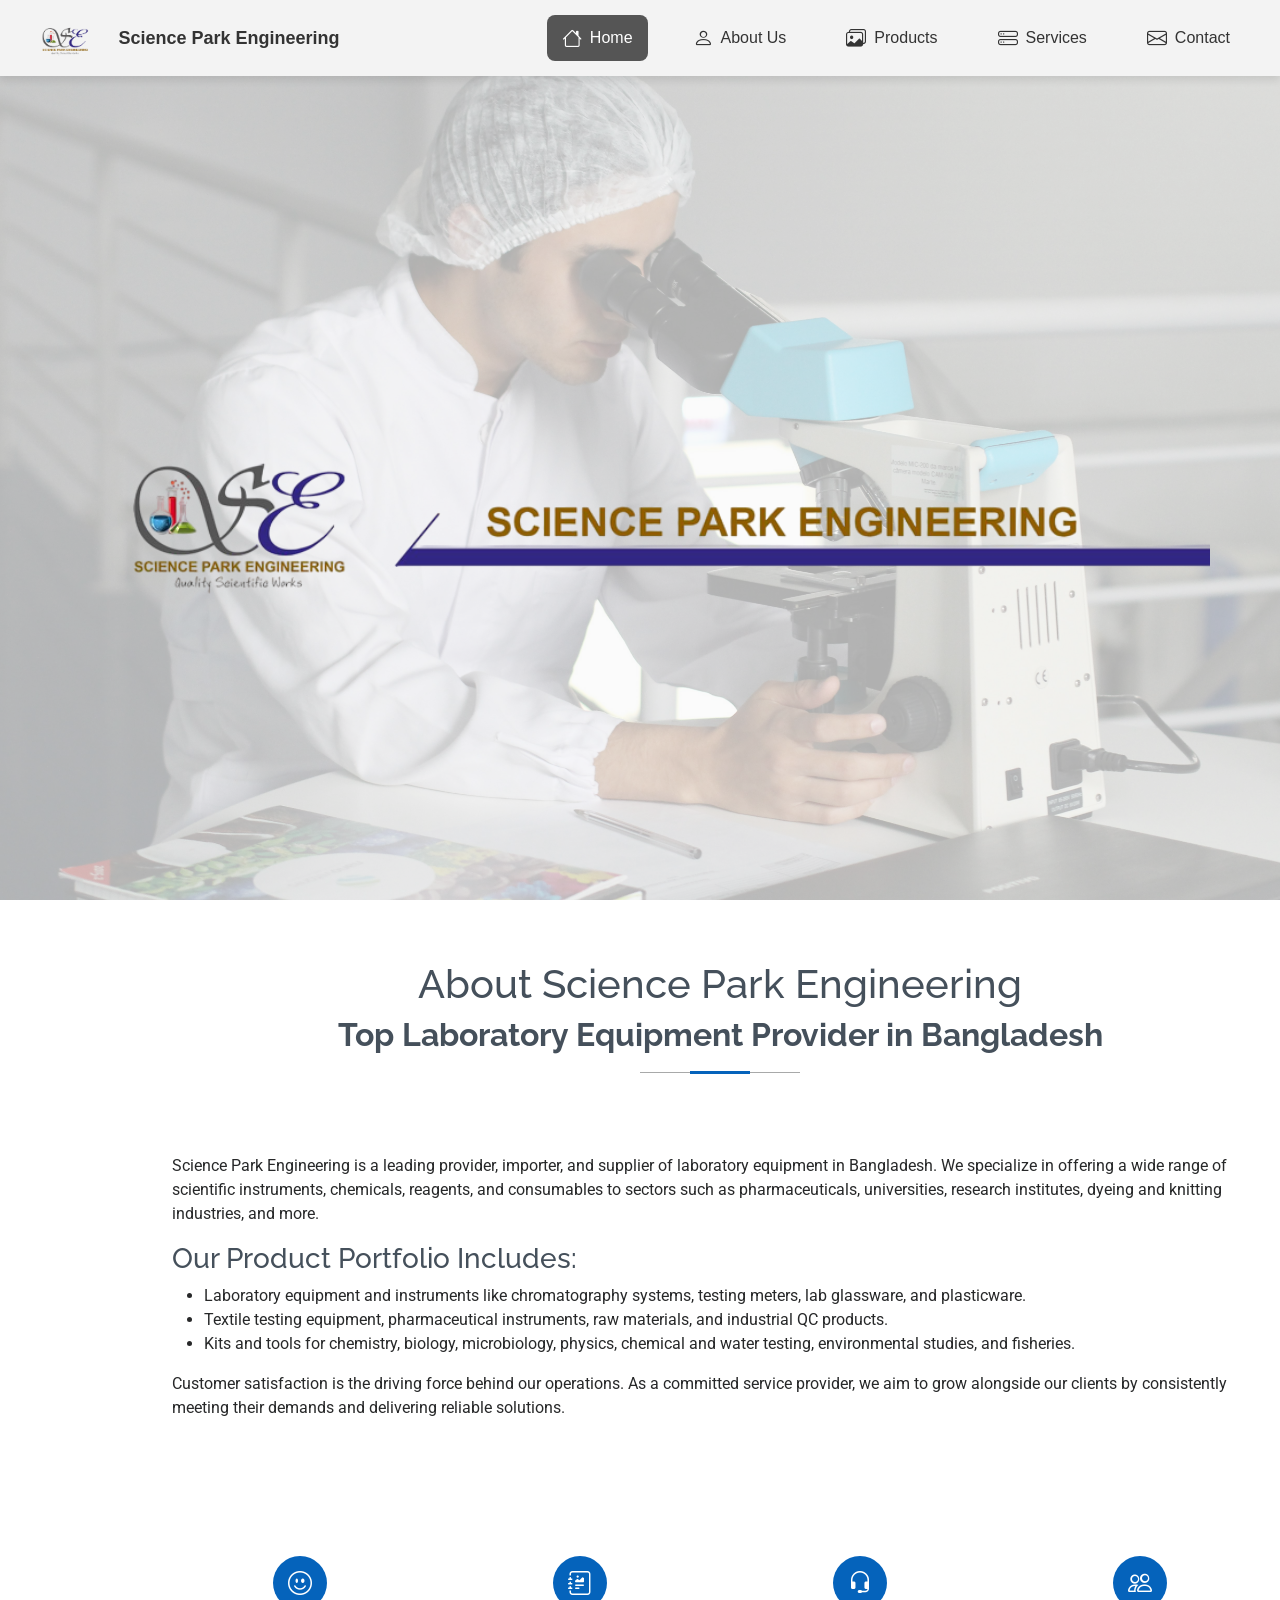
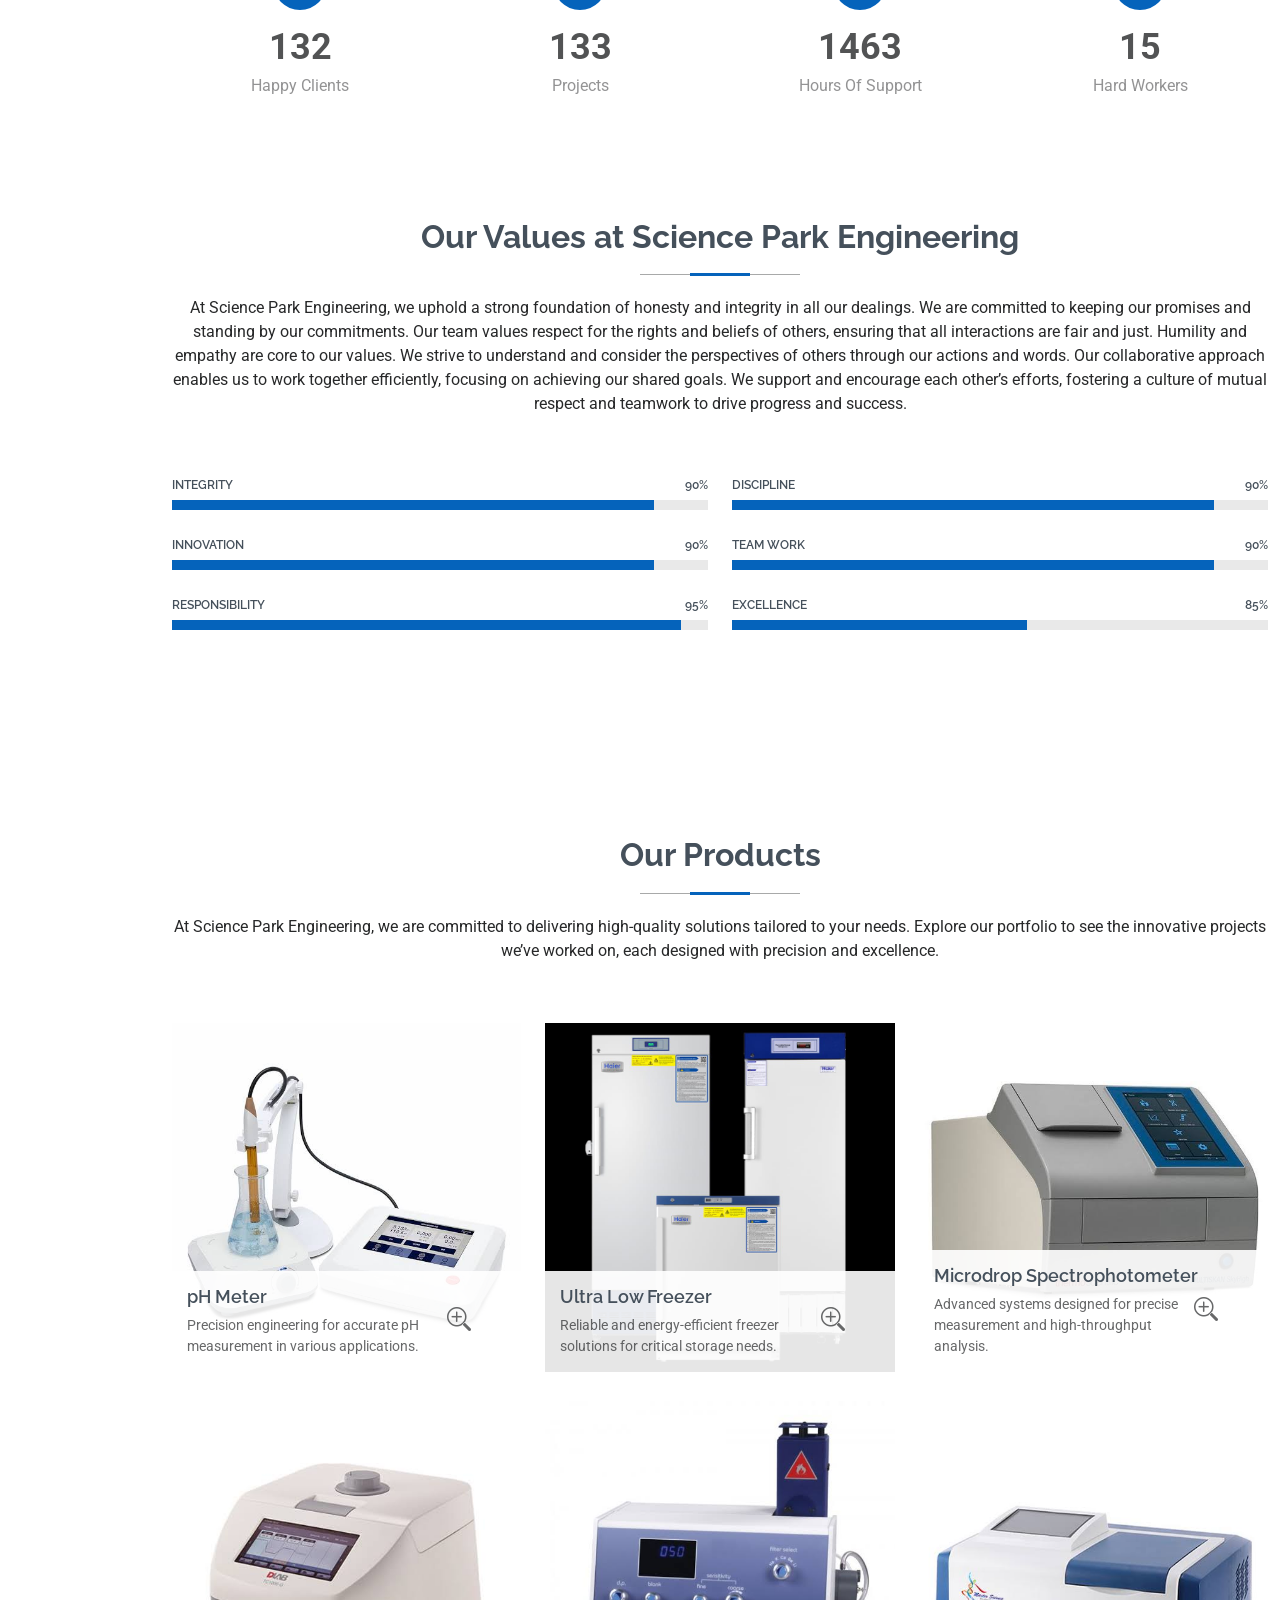
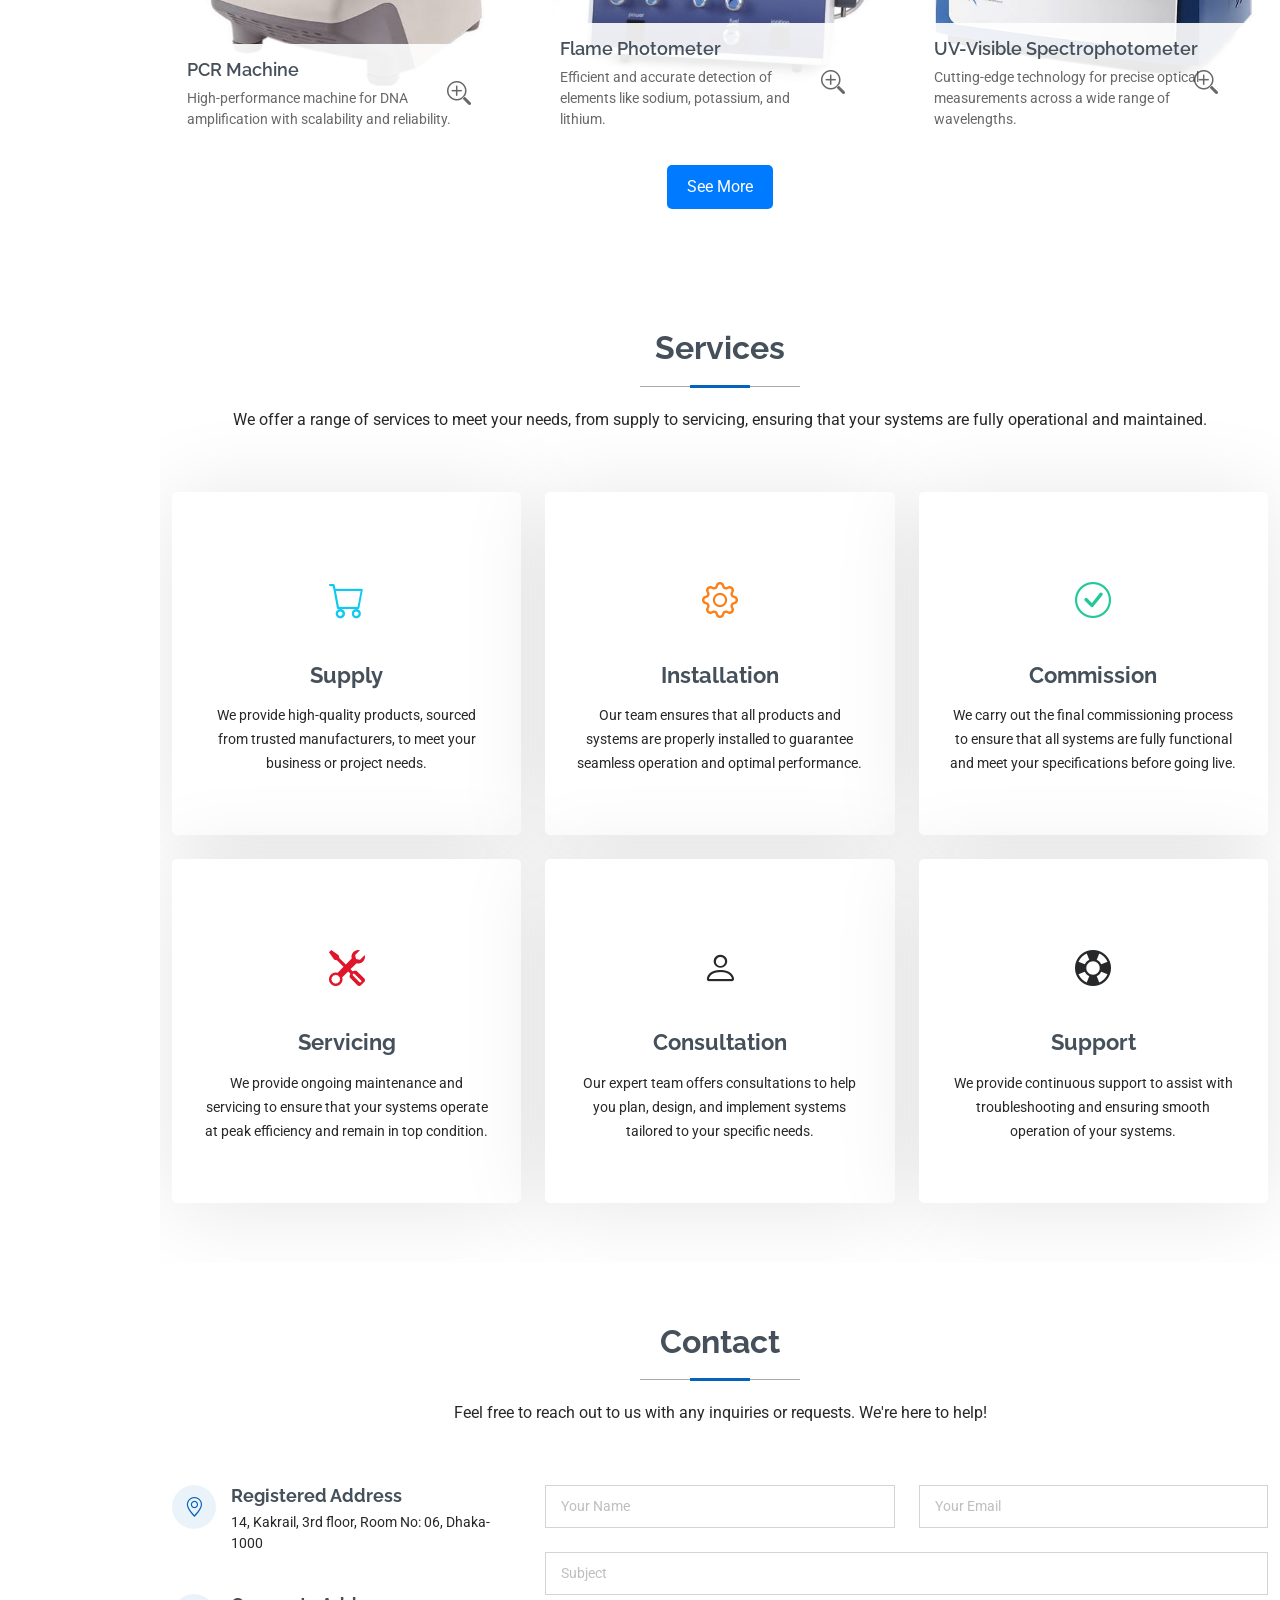
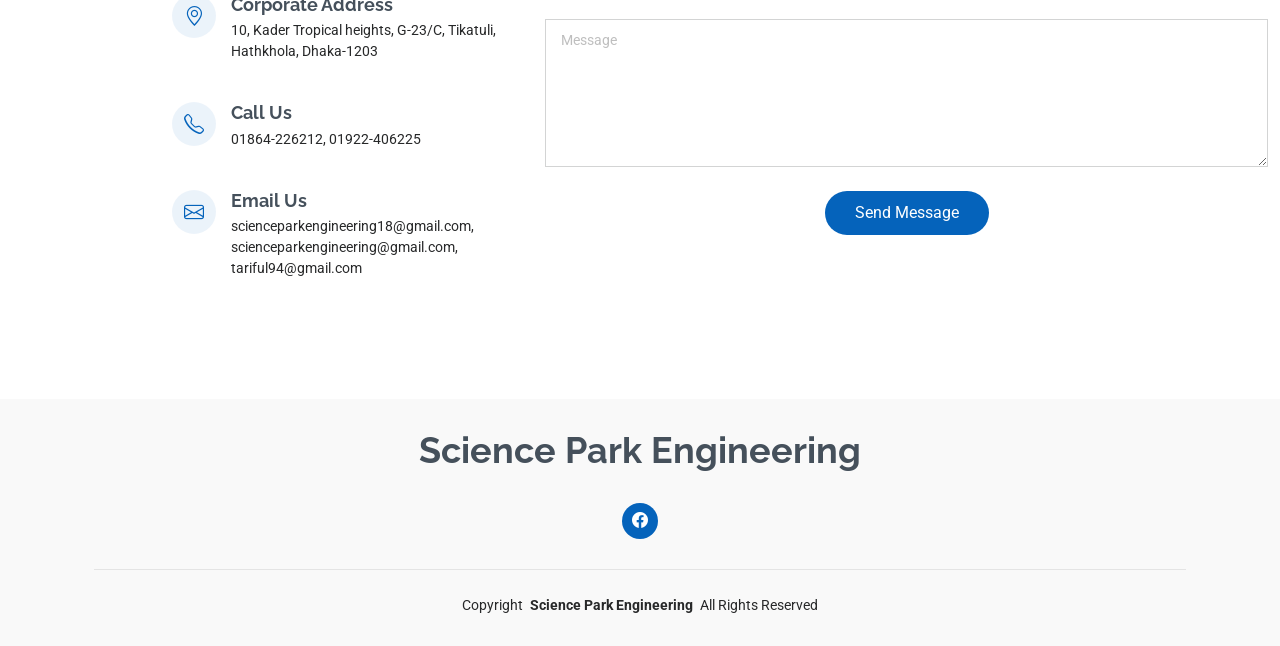
==== commit 219f8b7a: "address line changed" ====
--- a/index.html
+++ b/index.html
@@ -388,6 +388,48 @@
                       A Water Purifier is a device designed to remove impurities, contaminants, and microorganisms from water, ensuring it is safe and clean for drinking, laboratory use, or industrial applications.</p>
                       <a href="assets/img/17.jpg" title="Water Purifier" data-gallery="portfolio-gallery" class="glightbox preview-link"><i class="bi bi-zoom-in"></i></a>
                   </div>
+              </div>
+              <div class="col-lg-4 col-md-6 portfolio-item" style="display: none;">
+                <img src="assets/img/18.jpg" class="img-fluid" alt="">
+                <div class="portfolio-info">
+                    <a href="assets/img/18.jpg" title=" " data-gallery="portfolio-gallery" class="glightbox preview-link"><i class="bi bi-zoom-in"></i></a>
+                </div>
+              </div>
+              <div class="col-lg-4 col-md-6 portfolio-item" style="display: none;">
+                <img src="assets/img/19.jpg" class="img-fluid" alt="">
+                <div class="portfolio-info">
+                    <a href="assets/img/19.jpg" title=" " data-gallery="portfolio-gallery" class="glightbox preview-link"><i class="bi bi-zoom-in"></i></a>
+                </div>
+              </div>
+              <div class="col-lg-4 col-md-6 portfolio-item" style="display: none;">
+                <img src="assets/img/20.jpg" class="img-fluid" alt="">
+                <div class="portfolio-info">
+                    <a href="assets/img/20.jpg" title=" " data-gallery="portfolio-gallery" class="glightbox preview-link"><i class="bi bi-zoom-in"></i></a>
+                </div>
+              </div>
+              <div class="col-lg-4 col-md-6 portfolio-item" style="display: none;">
+                <img src="assets/img/21.jpg" class="img-fluid" alt="">
+                <div class="portfolio-info">
+                    <a href="assets/img/21.jpg" title=" " data-gallery="portfolio-gallery" class="glightbox preview-link"><i class="bi bi-zoom-in"></i></a>
+                </div>
+              </div>
+              <div class="col-lg-4 col-md-6 portfolio-item" style="display: none;">
+                <img src="assets/img/22.jpg" class="img-fluid" alt="">
+                <div class="portfolio-info">
+                    <a href="assets/img/22.jpg" title=" " data-gallery="portfolio-gallery" class="glightbox preview-link"><i class="bi bi-zoom-in"></i></a>
+                </div>
+              </div>
+              <div class="col-lg-4 col-md-6 portfolio-item" style="display: none;">
+                <img src="assets/img/23.jpg" class="img-fluid" alt="">
+                <div class="portfolio-info">
+                    <a href="assets/img/23.jpg" title=" " data-gallery="portfolio-gallery" class="glightbox preview-link"><i class="bi bi-zoom-in"></i></a>
+                </div>
+              </div>
+              <div class="col-lg-4 col-md-6 portfolio-item" style="display: none;">
+                <img src="assets/img/24.jpg" class="img-fluid" alt="">
+                <div class="portfolio-info">
+                    <a href="assets/img/24.jpg" title=" " data-gallery="portfolio-gallery" class="glightbox preview-link"><i class="bi bi-zoom-in"></i></a>
+                </div>
               </div>
           </div>
           <!-- See More Button -->
@@ -540,7 +582,7 @@
           <i class="bi bi-geo-alt flex-shrink-0"></i>
           <div>
             <h3>Corporate Address</h3>
-            <p>147/B/1, West Monipur, Mirpur-2, Dhaka-1216</p>
+            <p>10, Kader Tropical heights, G-23/C, Tikatuli, Hathkhola, Dhaka-1203</p>
           </div>
         </div>
         <div class="info-item d-flex" data-aos="fade-up" data-aos-delay="400">
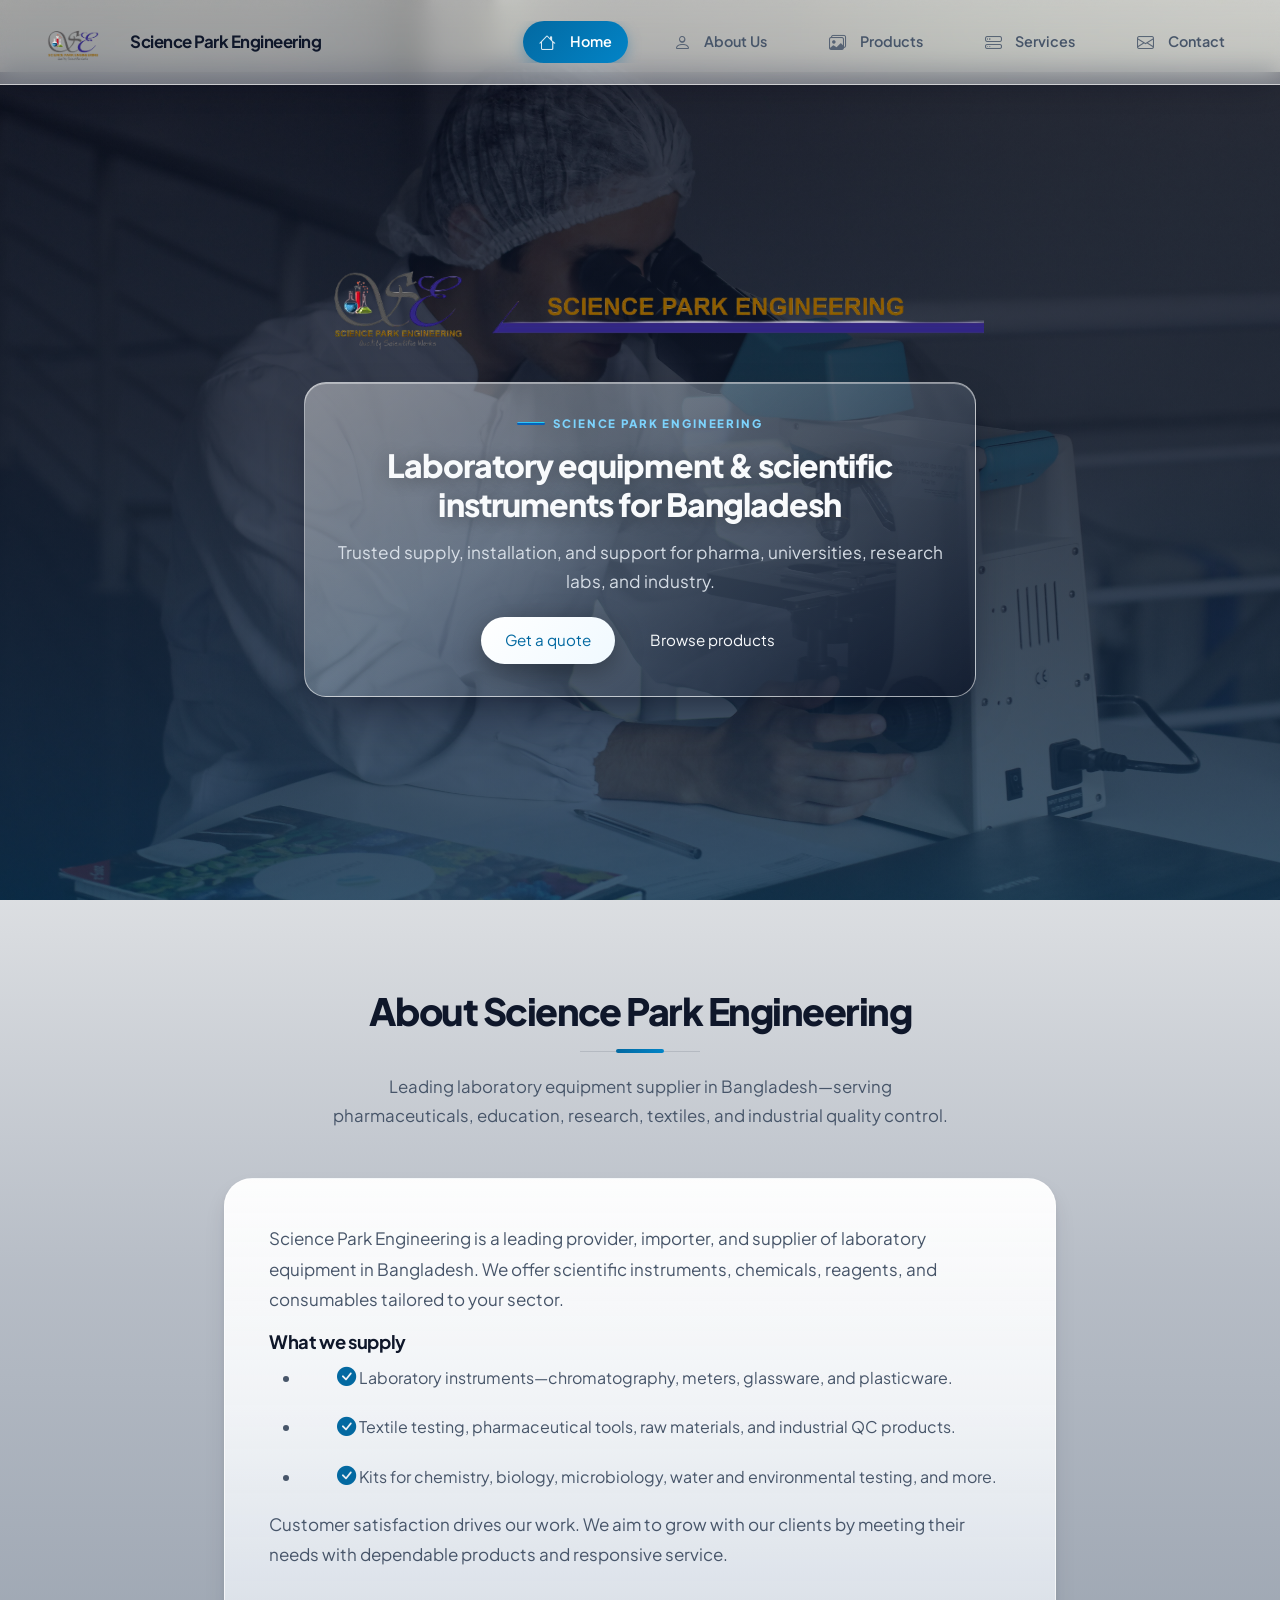
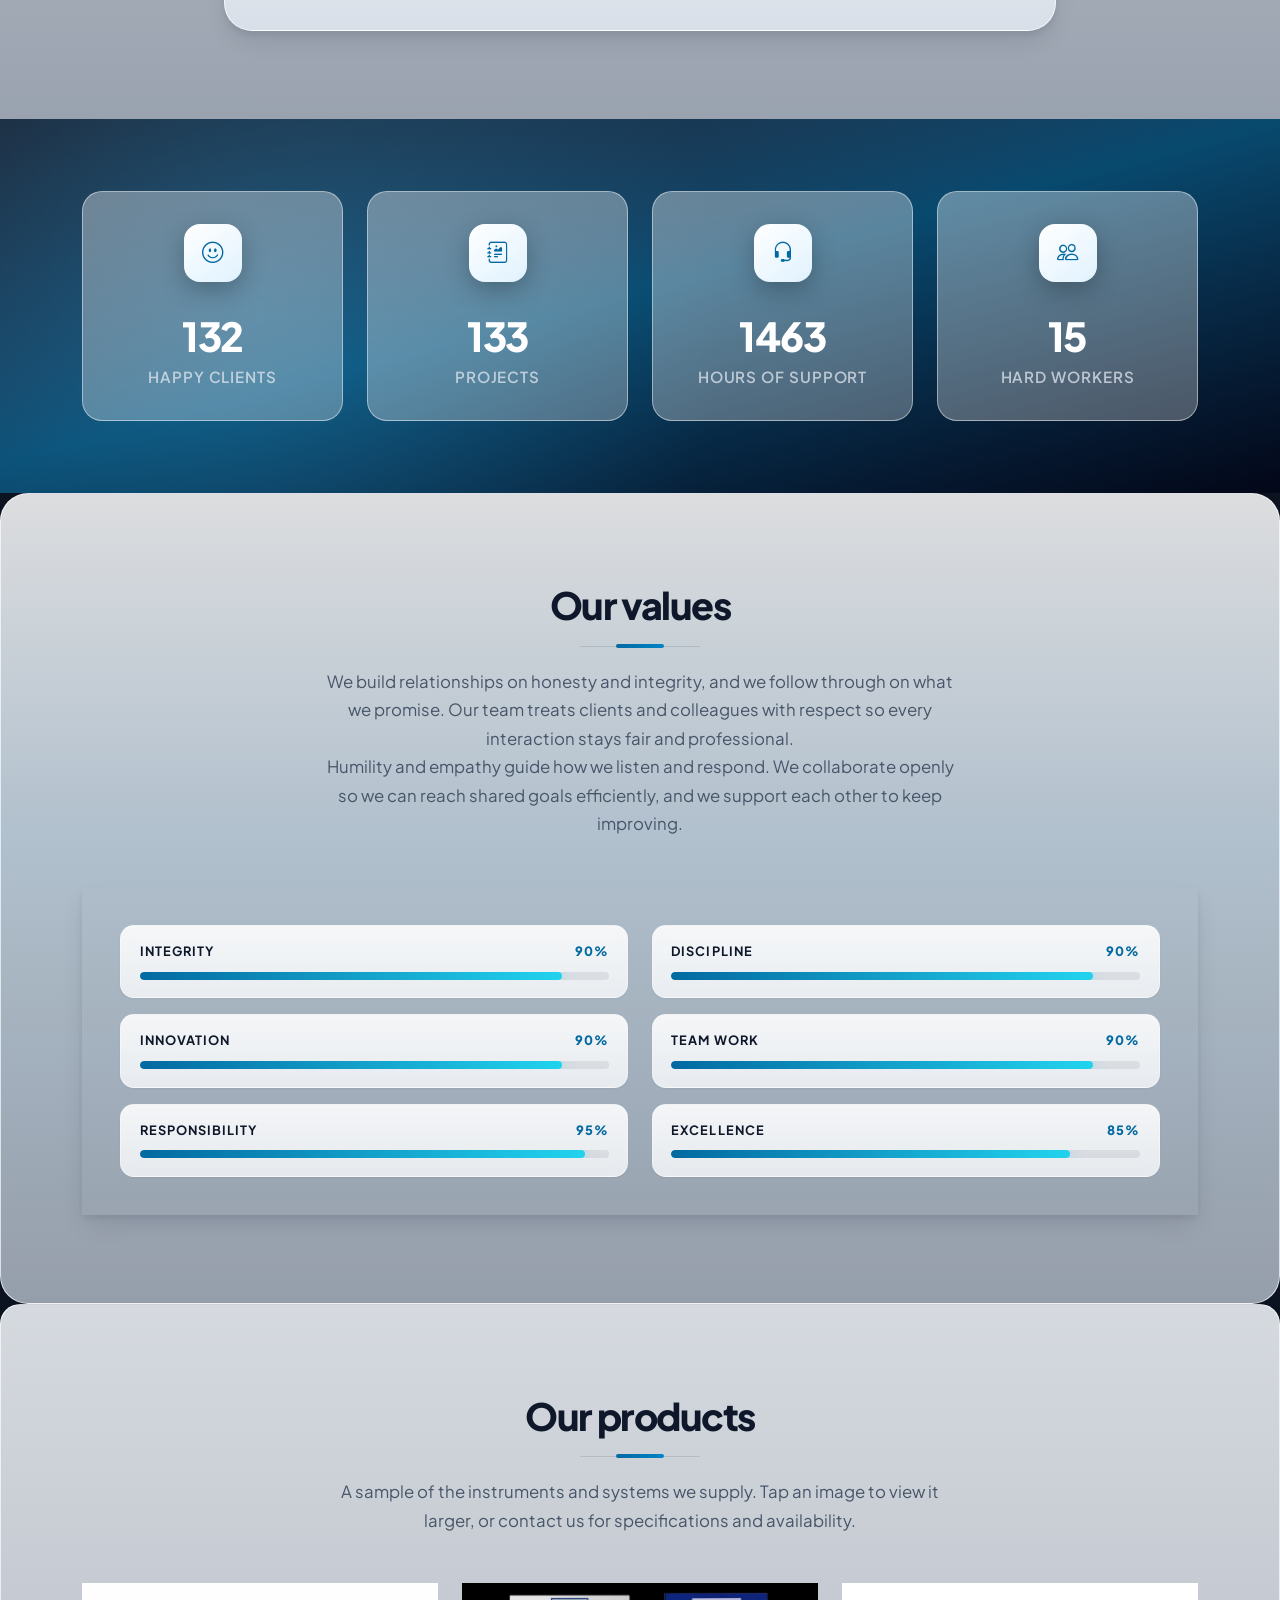
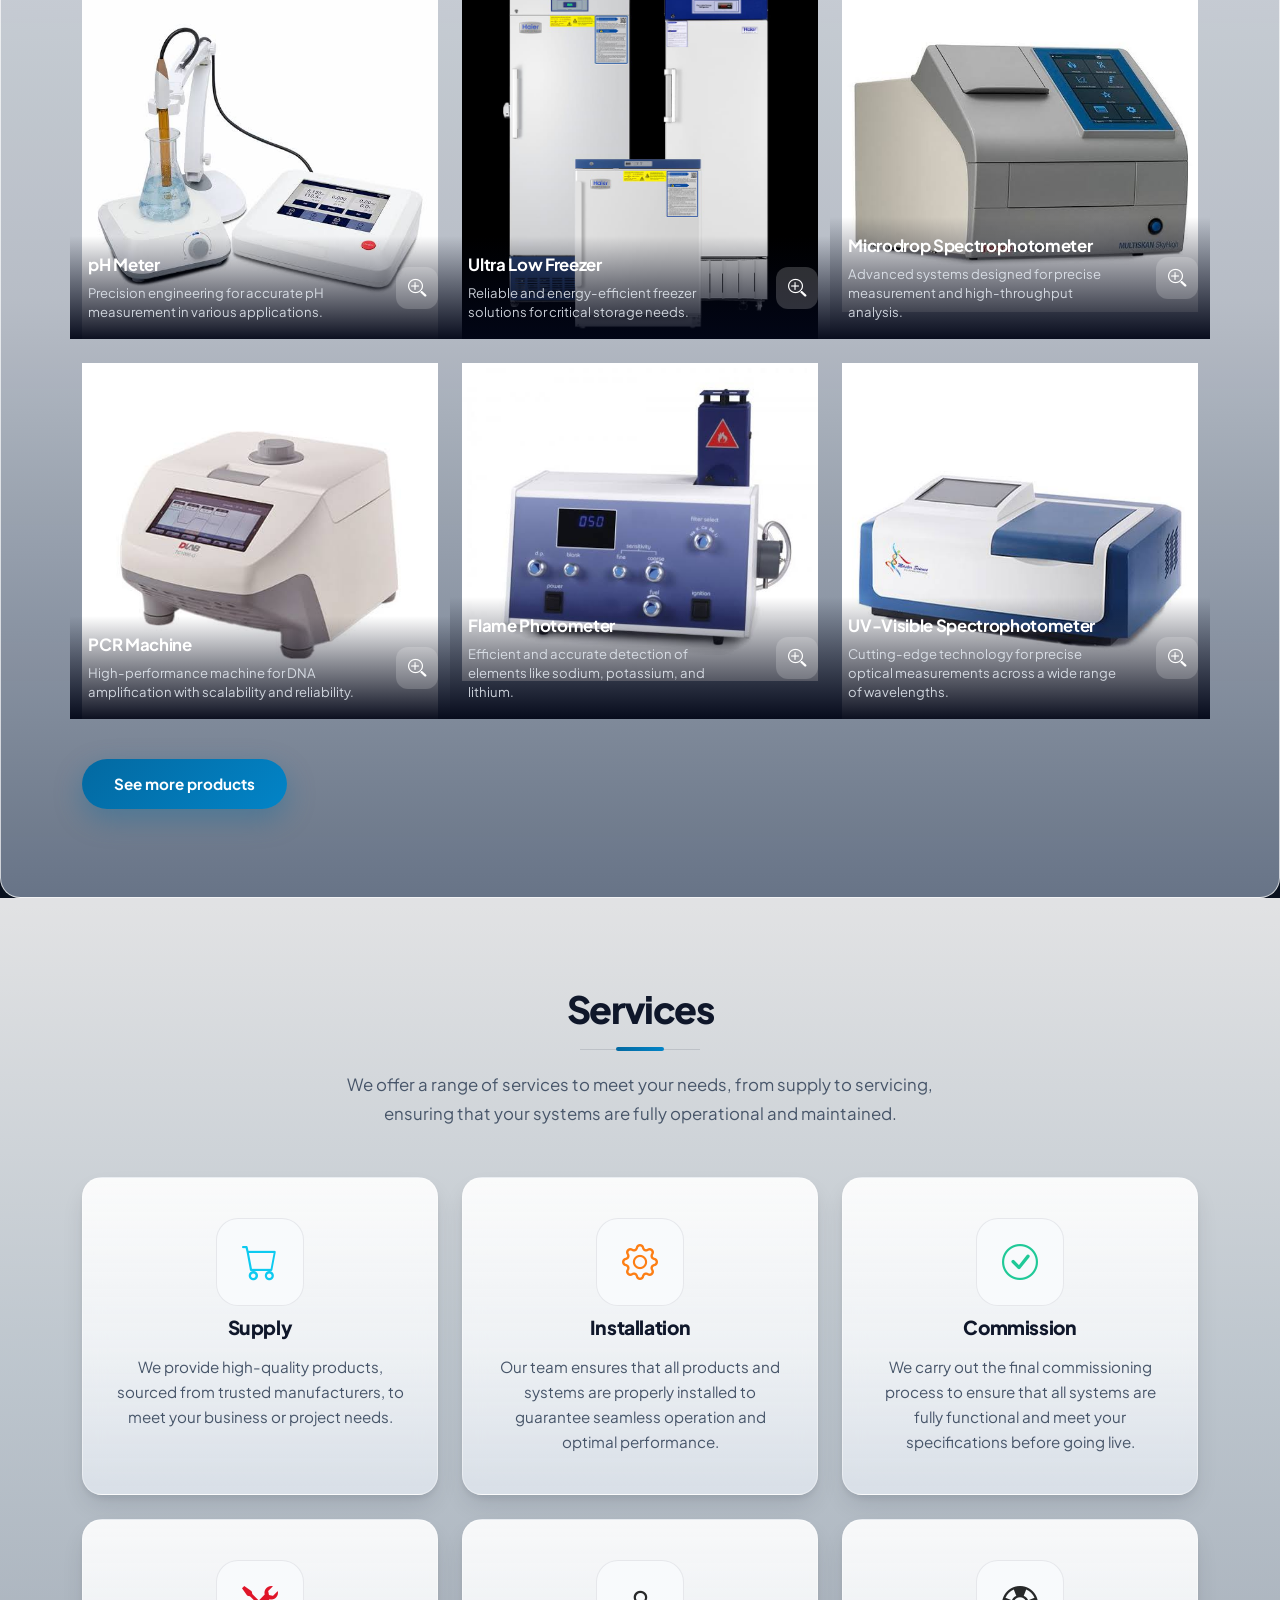
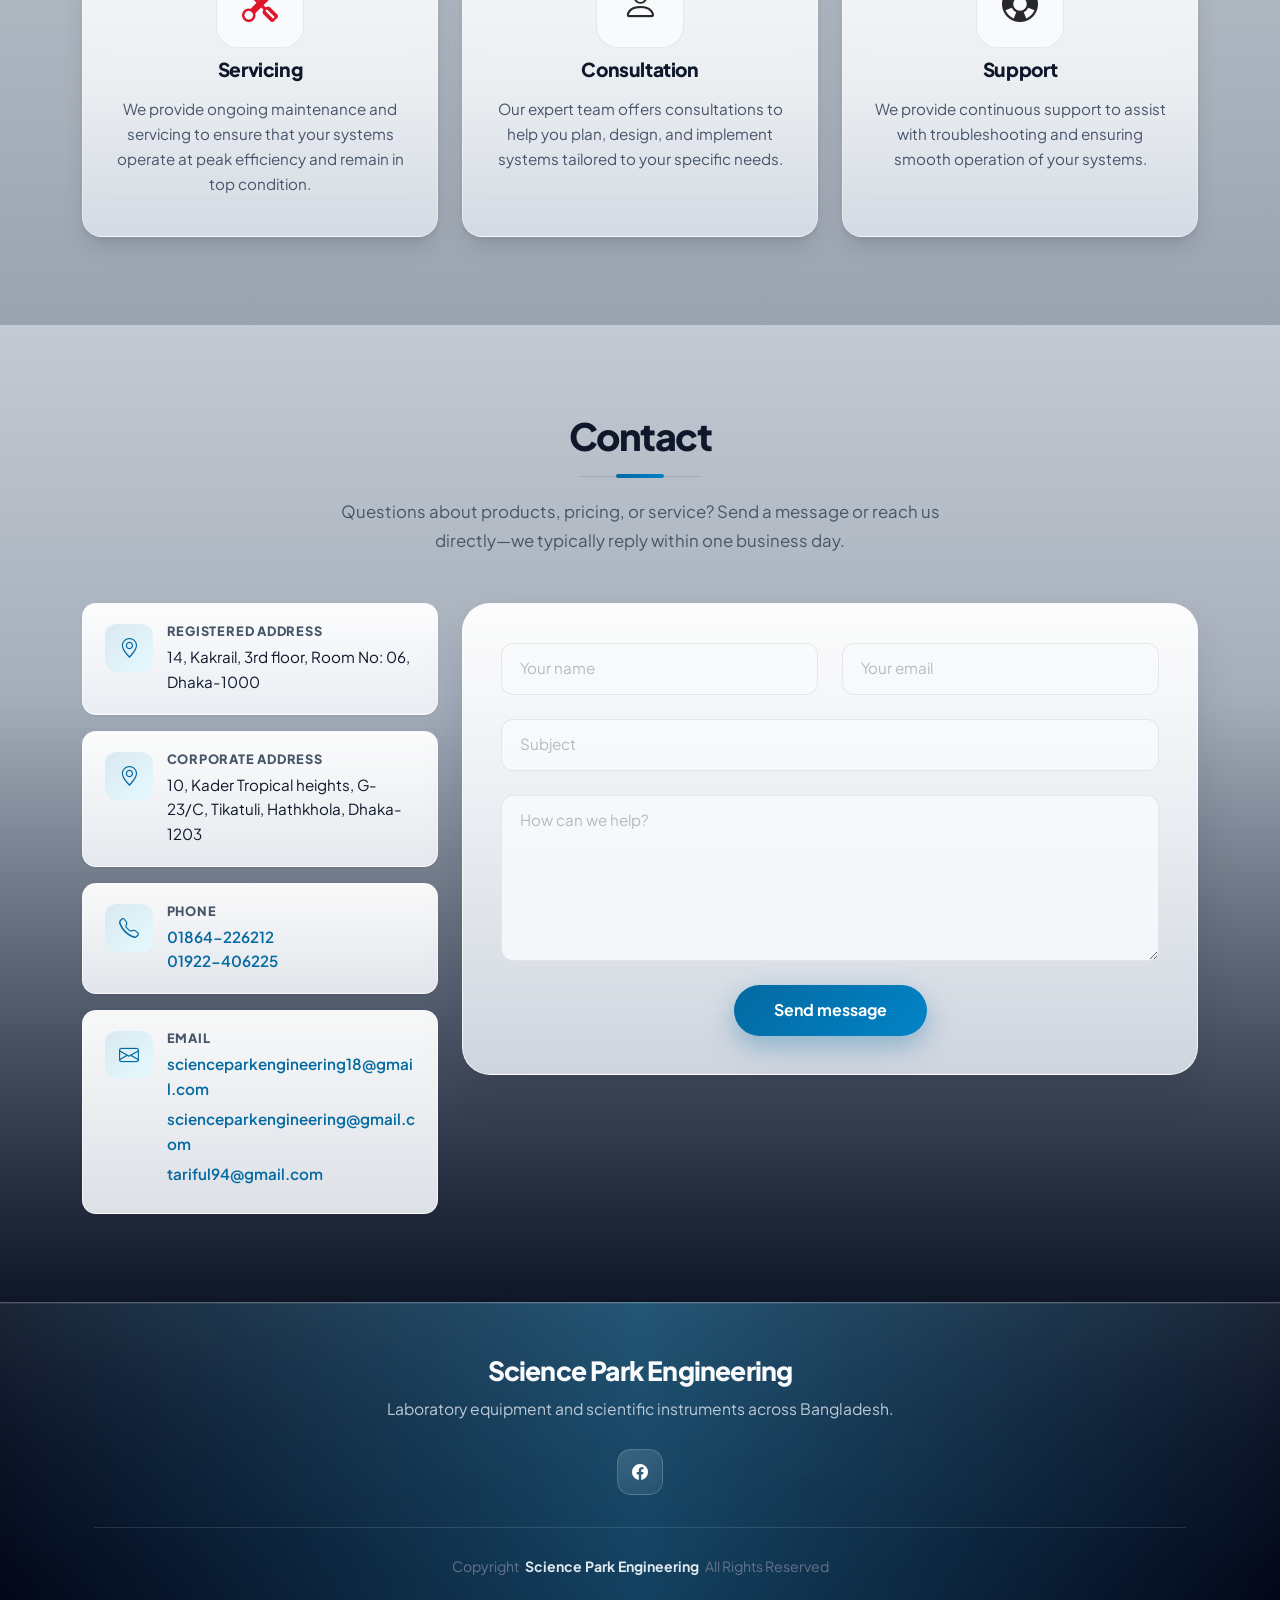
==== commit fa59e558: "new design changed" ====
--- a/index.html
+++ b/index.html
@@ -18,7 +18,7 @@
   <!-- Fonts -->
   <link href="https://fonts.googleapis.com" rel="preconnect">
   <link href="https://fonts.gstatic.com" rel="preconnect" crossorigin>
-  <link href="https://fonts.googleapis.com/css2?family=Roboto:ital,wght@0,100;0,300;0,400;0,500;0,700;0,900&family=Poppins:ital,wght@0,100;0,200;0,300;0,400;0,500;0,600;0,700;0,800;0,900&family=Raleway:ital,wght@0,100;0,200;0,300;0,400;0,500;0,600;0,700;0,800;0,900&display=swap" rel="stylesheet">
+  <link href="https://fonts.googleapis.com/css2?family=Plus+Jakarta+Sans:ital,wght@0,200..800;1,200..800&family=Roboto:ital,wght@0,100;0,300;0,400;0,500;0,700;0,900&family=Poppins:ital,wght@0,100;0,200;0,300;0,400;0,500;0,600;0,700;0,800;0,900&family=Raleway:ital,wght@0,100;0,200;0,300;0,400;0,500;0,600;0,700;0,800;0,900&display=swap" rel="stylesheet">
 
   <!-- Vendor CSS Files -->
   <link href="assets/vendor/bootstrap/css/bootstrap.min.css" rel="stylesheet">
@@ -29,6 +29,7 @@
 
   <!-- Main CSS File -->
   <link href="assets/css/main.css" rel="stylesheet">
+  <link href="assets/css/spe-modern.css" rel="stylesheet">
 
   <!-- =======================================================
   * Template Name: MyResume
@@ -39,14 +40,16 @@
   ======================================================== -->
 </head>
 
-<body class="index-page">
+<body class="index-page spe-modern">
+
+  <a class="skip-link" href="#home">Skip to content</a>
 
   <header id="header" class="header d-flex flex-column justify-content-center">
     <i class="header-toggle d-xl-none bi bi-list"></i>
 
     <nav id="navmenu" class="navmenu">
       <div class="nav-logo">
-        <a href="">
+        <a href="#home" aria-label="Science Park Engineering home">
           <img src="./assets/img/logo (2).png" alt="Science Park Engineering Logo" />
         </a>
         <span class="nav-title">Science Park Engineering</span>
@@ -65,24 +68,41 @@
       </ul>
     </nav>
     <script>
-      document.querySelector('.hamburger').addEventListener('click', function () {
-        const navMenu = document.querySelector('.navmenu ul');
-        navMenu.classList.toggle('show');
-        this.classList.toggle('active');
-      });
-    </script>    
+      (function () {
+        var hamburger = document.querySelector('.hamburger');
+        var navMenu = document.querySelector('.navmenu ul');
+        if (!hamburger || !navMenu) return;
+        hamburger.addEventListener('click', function () {
+          navMenu.classList.toggle('show');
+          hamburger.classList.toggle('active');
+        });
+        navMenu.querySelectorAll('a[href^="#"]').forEach(function (link) {
+          link.addEventListener('click', function () {
+            navMenu.classList.remove('show');
+            hamburger.classList.remove('active');
+          });
+        });
+      })();
+    </script>
   </header>
 
   <main class="main">
 
-    <!-- Home Section -->
-    <section id="home" class="home section light-background">
-      <img src="assets/img/home-bg.jpg" alt="Background Image - Laboratory Equipment Provider"> <!-- Background image -->
-      
-      <div class="container" data-aos="zoom-out">
-        <div class="row justify-content-center">
-          <div class="col-lg-9">
-            <img src="assets/img/sc-Photoroom.png" alt="Science Park Engineering Logo" class="image-replace"> <!-- Image replacing text -->
+    <!-- Home: full-width brand image; glass info card below -->
+    <section id="home" class="home section light-background hero-enhanced spe-hero" aria-labelledby="hero-heading">
+      <div class="hero-brand-bleed">
+        <img src="assets/img/sc-Photoroom.png" alt="Science Park Engineering" class="hero-brand-img" width="900" decoding="async">
+      </div>
+      <div class="container hero-container" data-aos="zoom-out">
+        <div class="hero-stack">
+          <div class="hero-copy">
+            <p class="hero-eyebrow"><span class="hero-eyebrow__mark" aria-hidden="true"></span>Science Park Engineering</p>
+            <h1 id="hero-heading" class="hero-tagline">Laboratory equipment &amp; scientific instruments for Bangladesh</h1>
+            <p class="hero-lead">Trusted supply, installation, and support for pharma, universities, research labs, and industry.</p>
+            <div class="hero-actions">
+              <a class="btn-spe btn-spe-primary" href="#contact">Get a quote</a>
+              <a class="btn-spe btn-spe-outline" href="#portfolio">Browse products</a>
+            </div>
           </div>
         </div>
       </div>
@@ -90,71 +110,78 @@
     
     <!-- About Section -->
     <section id="about" class="about section">
-      <div class="container" data-aos="fade-up">
-        <div class="section-title">
-          <h1>About Science Park Engineering</h1>
-          <h2>Top Laboratory Equipment Provider in Bangladesh</h2>
-        </div>
-        <div class="about-content">
-          <p>
-            Science Park Engineering is a leading provider, importer, and supplier of laboratory equipment in Bangladesh. We specialize in offering a wide range of scientific instruments, chemicals, reagents, and consumables to sectors such as pharmaceuticals, universities, research institutes, dyeing and knitting industries, and more.
-          </p>
-          <h3>Our Product Portfolio Includes:</h3>
-          <ul>
-            <li>Laboratory equipment and instruments like chromatography systems, testing meters, lab glassware, and plasticware.</li>
-            <li>Textile testing equipment, pharmaceutical instruments, raw materials, and industrial QC products.</li>
-            <li>Kits and tools for chemistry, biology, microbiology, physics, chemical and water testing, environmental studies, and fisheries.</li>
-          </ul>
-          <p>
-            Customer satisfaction is the driving force behind our operations. As a committed service provider, we aim to grow alongside our clients by consistently meeting their demands and delivering reliable solutions.
-          </p>
+      <div class="container section-title" data-aos="fade-up">
+        <h2>About Science Park Engineering</h2>
+        <p>Leading laboratory equipment supplier in Bangladesh—serving pharmaceuticals, education, research, textiles, and industrial quality control.</p>
+      </div>
+      <div class="container" data-aos="fade-up" data-aos-delay="80">
+        <div class="spe-about-shell">
+          <div class="spe-card spe-rise">
+            <div class="about-body about-content">
+              <p>
+                Science Park Engineering is a leading provider, importer, and supplier of laboratory equipment in Bangladesh. We offer scientific instruments, chemicals, reagents, and consumables tailored to your sector.
+              </p>
+              <h3>What we supply</h3>
+              <ul class="about-list">
+                <li><i class="bi bi-check-circle-fill" aria-hidden="true"></i> Laboratory instruments—chromatography, meters, glassware, and plasticware.</li>
+                <li><i class="bi bi-check-circle-fill" aria-hidden="true"></i> Textile testing, pharmaceutical tools, raw materials, and industrial QC products.</li>
+                <li><i class="bi bi-check-circle-fill" aria-hidden="true"></i> Kits for chemistry, biology, microbiology, water and environmental testing, and more.</li>
+              </ul>
+              <p>
+                Customer satisfaction drives our work. We aim to grow with our clients by meeting their needs with dependable products and responsive service.
+              </p>
+            </div>
+          </div>
         </div>
       </div>
     </section>
-    
-
-      
-
-    </section><!-- /About Section -->
 
     <!-- Stats Section -->
-    <section id="stats" class="stats section">
+    <section id="stats" class="stats section spe-stats-band">
 
       <div class="container" data-aos="fade-up" data-aos-delay="100">
 
         <div class="row gy-4">
 
-          <div class="col-lg-3 col-md-6 d-flex flex-column align-items-center">
-            <i class="bi bi-emoji-smile"></i>
-            <div class="stats-item">
-              <span data-purecounter-start="0" data-purecounter-end="132" data-purecounter-duration="1" class="purecounter"></span>
-              <p>Happy Clients</p>
-            </div>
-          </div><!-- End Stats Item -->
-
-          <div class="col-lg-3 col-md-6 d-flex flex-column align-items-center">
-            <i class="bi bi-journal-richtext"></i>
-            <div class="stats-item">
-              <span data-purecounter-start="0" data-purecounter-end="133" data-purecounter-duration="1" class="purecounter"></span>
-              <p>Projects</p>
-            </div>
-          </div><!-- End Stats Item -->
-
-          <div class="col-lg-3 col-md-6 d-flex flex-column align-items-center">
-            <i class="bi bi-headset"></i>
-            <div class="stats-item">
-              <span data-purecounter-start="0" data-purecounter-end="1463" data-purecounter-duration="1" class="purecounter"></span>
-              <p>Hours Of Support</p>
-            </div>
-          </div><!-- End Stats Item -->
-
-          <div class="col-lg-3 col-md-6 d-flex flex-column align-items-center">
-            <i class="bi bi-people"></i>
-            <div class="stats-item">
-              <span data-purecounter-start="0" data-purecounter-end="15" data-purecounter-duration="1" class="purecounter"></span>
-              <p>Hard Workers</p>
-            </div>
-          </div><!-- End Stats Item -->
+          <div class="col-lg-3 col-md-6 d-flex">
+            <div class="spe-stat-card w-100 d-flex flex-column align-items-center">
+              <i class="bi bi-emoji-smile" aria-hidden="true"></i>
+              <div class="stats-item">
+                <span data-purecounter-start="0" data-purecounter-end="132" data-purecounter-duration="1" class="purecounter"></span>
+                <p>Happy Clients</p>
+              </div>
+            </div>
+          </div>
+
+          <div class="col-lg-3 col-md-6 d-flex">
+            <div class="spe-stat-card w-100 d-flex flex-column align-items-center">
+              <i class="bi bi-journal-richtext" aria-hidden="true"></i>
+              <div class="stats-item">
+                <span data-purecounter-start="0" data-purecounter-end="133" data-purecounter-duration="1" class="purecounter"></span>
+                <p>Projects</p>
+              </div>
+            </div>
+          </div>
+
+          <div class="col-lg-3 col-md-6 d-flex">
+            <div class="spe-stat-card w-100 d-flex flex-column align-items-center">
+              <i class="bi bi-headset" aria-hidden="true"></i>
+              <div class="stats-item">
+                <span data-purecounter-start="0" data-purecounter-end="1463" data-purecounter-duration="1" class="purecounter"></span>
+                <p>Hours Of Support</p>
+              </div>
+            </div>
+          </div>
+
+          <div class="col-lg-3 col-md-6 d-flex">
+            <div class="spe-stat-card w-100 d-flex flex-column align-items-center">
+              <i class="bi bi-people" aria-hidden="true"></i>
+              <div class="stats-item">
+                <span data-purecounter-start="0" data-purecounter-end="15" data-purecounter-duration="1" class="purecounter"></span>
+                <p>Hard Workers</p>
+              </div>
+            </div>
+          </div>
 
         </div>
 
@@ -167,16 +194,14 @@
 
       <!-- Section Title -->
       <div class="container section-title" data-aos="fade-up">
-        <h2>Our Values at Science Park Engineering</h2>
-        <p>At Science Park Engineering, we uphold a strong foundation of honesty and integrity in all our dealings. We are committed to keeping our promises and standing by our commitments. Our team values respect for the rights and beliefs of others, ensuring that all interactions are fair and just.
-
-          Humility and empathy are core to our values. We strive to understand and consider the perspectives of others through our actions and words. Our collaborative approach enables us to work together efficiently, focusing on achieving our shared goals.
-          
-          We support and encourage each other’s efforts, fostering a culture of mutual respect and teamwork to drive progress and success.</p>
+        <h2>Our values</h2>
+        <p>We build relationships on honesty and integrity, and we follow through on what we promise. Our team treats clients and colleagues with respect so every interaction stays fair and professional.</p>
+        <p>Humility and empathy guide how we listen and respond. We collaborate openly so we can reach shared goals efficiently, and we support each other to keep improving.</p>
       </div><!-- End Section Title -->
 
       <div class="container" data-aos="fade-up" data-aos-delay="100">
 
+        <div class="spe-skills-panel">
         <div class="row skills-content skills-animation">
 
           <div class="col-lg-6">
@@ -223,29 +248,24 @@
             <div class="progress">
               <span class="skill"><span>EXCELLENCE</span> <i class="val">85%</i></span>
               <div class="progress-bar-wrap">
-                <div class="progress-bar" role="progressbar" aria-valuenow="55" aria-valuemin="0" aria-valuemax="100"></div>
+                <div class="progress-bar" role="progressbar" aria-valuenow="85" aria-valuemin="0" aria-valuemax="100"></div>
               </div>
             </div><!-- End Skills Item -->
 
           </div>
 
         </div>
+        </div>
 
       </div>
 
     </section><!-- /Skills Section -->
 
-    <!-- Resume Section -->
-    <section id="resume" class="resume section">
-
-      <!-- Section Title -->
-      
-
-      <section id="portfolio" class="portfolio section">
+    <section id="portfolio" class="portfolio section">
       <!-- Section Title -->
       <div class="container section-title" data-aos="fade-up">
-          <h2>Our Products</h2>
-          <p>At Science Park Engineering, we are committed to delivering high-quality solutions tailored to your needs. Explore our portfolio to see the innovative projects we’ve worked on, each designed with precision and excellence.</p>
+          <h2>Our products</h2>
+          <p>A sample of the instruments and systems we supply. Tap an image to view it larger, or contact us for specifications and availability.</p>
       </div>
   
       <div class="container">
@@ -300,7 +320,7 @@
                   </div>
               </div>
               <!-- Remaining items (7-17) -->
-              <div class="col-lg-4 col-md-6 portfolio-item" style="display: none;">
+              <div class="col-lg-4 col-md-6 portfolio-item portfolio-item--extra">
                   <img src="assets/img/7.jpg" class="img-fluid" alt="Microscope">
                   <div class="portfolio-info">
                       <h4>Microscope</h4>
@@ -308,7 +328,7 @@
                       <a href="assets/img/7.jpg" title="Microscope" data-gallery="portfolio-gallery" class="glightbox preview-link"><i class="bi bi-zoom-in"></i></a>
                   </div>
               </div>
-              <div class="col-lg-4 col-md-6 portfolio-item" style="display: none;">
+              <div class="col-lg-4 col-md-6 portfolio-item portfolio-item--extra">
                   <img src="assets/img/8.jpg" class="img-fluid" alt="Muffle Furnace">
                   <div class="portfolio-info">
                       <h4>Muffle Furnace</h4>
@@ -316,7 +336,7 @@
                       <a href="assets/img/8.jpg" title="Muffle Furnace" data-gallery="portfolio-gallery" class="glightbox preview-link"><i class="bi bi-zoom-in"></i></a>
                   </div>
               </div>
-              <div class="col-lg-4 col-md-6 portfolio-item" style="display: none;">
+              <div class="col-lg-4 col-md-6 portfolio-item portfolio-item--extra">
                   <img src="assets/img/9.jpg" class="img-fluid" alt="Forced Air Oven">
                   <div class="portfolio-info">
                       <h4>Forced Air Oven</h4>
@@ -324,7 +344,7 @@
                       <a href="assets/img/9.jpg" title="Forced Air Oven" data-gallery="portfolio-gallery" class="glightbox preview-link"><i class="bi bi-zoom-in"></i></a>
                   </div>
               </div>
-              <div class="col-lg-4 col-md-6 portfolio-item" style="display: none;">
+              <div class="col-lg-4 col-md-6 portfolio-item portfolio-item--extra">
                   <img src="assets/img/10.jpg" class="img-fluid" alt="Autoclave">
                   <div class="portfolio-info">
                       <h4>Autoclave</h4>
@@ -332,7 +352,7 @@
                       <a href="assets/img/10.jpg" title="Autoclave" data-gallery="portfolio-gallery" class="glightbox preview-link"><i class="bi bi-zoom-in"></i></a>
                   </div>
               </div>
-              <div class="col-lg-4 col-md-6 portfolio-item" style="display: none;">
+              <div class="col-lg-4 col-md-6 portfolio-item portfolio-item--extra">
                   <img src="assets/img/11.jpg" class="img-fluid" alt="Centrifuge">
                   <div class="portfolio-info">
                       <h4>Centrifuge</h4>
@@ -340,7 +360,7 @@
                       <a href="assets/img/11.jpg" title="Centrifuge" data-gallery="portfolio-gallery" class="glightbox preview-link"><i class="bi bi-zoom-in"></i></a>
                   </div>
               </div>
-              <div class="col-lg-4 col-md-6 portfolio-item" style="display: none;">
+              <div class="col-lg-4 col-md-6 portfolio-item portfolio-item--extra">
                   <img src="assets/img/12.jpg" class="img-fluid" alt="Distillation Apparatus">
                   <div class="portfolio-info">
                       <h4>Distillation Apparatus</h4>
@@ -348,7 +368,7 @@
                       <a href="assets/img/12.jpg" title="Distillation Apparatus" data-gallery="portfolio-gallery" class="glightbox preview-link"><i class="bi bi-zoom-in"></i></a>
                   </div>
               </div>
-              <div class="col-lg-4 col-md-6 portfolio-item" style="display: none;">
+              <div class="col-lg-4 col-md-6 portfolio-item portfolio-item--extra">
                   <img src="assets/img/13.jpg" class="img-fluid" alt="Flame Photometer">
                   <div class="portfolio-info">
                       <h4>Flame Photometer</h4>
@@ -356,7 +376,7 @@
                       <a href="assets/img/13.jpg" title="Flame Photometer" data-gallery="portfolio-gallery" class="glightbox preview-link"><i class="bi bi-zoom-in"></i></a>
                   </div>
               </div>
-              <div class="col-lg-4 col-md-6 portfolio-item" style="display: none;">
+              <div class="col-lg-4 col-md-6 portfolio-item portfolio-item--extra">
                   <img src="assets/img/14.jpg" class="img-fluid" alt="Orbital Shaker">
                   <div class="portfolio-info">
                       <h4>Orbital Shaker</h4>
@@ -364,7 +384,7 @@
                       <a href="assets/img/14.jpg" title="Orbital Shaker" data-gallery="portfolio-gallery" class="glightbox preview-link"><i class="bi bi-zoom-in"></i></a>
                   </div>
               </div>
-              <div class="col-lg-4 col-md-6 portfolio-item" style="display: none;">
+              <div class="col-lg-4 col-md-6 portfolio-item portfolio-item--extra">
                   <img src="assets/img/15.jpg" class="img-fluid" alt="DR6000 Hach Spectrophotometer">
                   <div class="portfolio-info">
                     <h4>DR6000 Hach Spectrophotometer</h4>
@@ -372,7 +392,7 @@
                       <a href="assets/img/15.jpg" title="DR6000 Hach Spectrophotometer" data-gallery="portfolio-gallery" class="glightbox preview-link"><i class="bi bi-zoom-in"></i></a>
                   </div>
               </div>
-              <div class="col-lg-4 col-md-6 portfolio-item" style="display: none;">
+              <div class="col-lg-4 col-md-6 portfolio-item portfolio-item--extra">
                   <img src="assets/img/16.jpg" class="img-fluid" alt="Flake Ice Maker">
                   <div class="portfolio-info">
                     <h4>Flake Ice Maker</h4>
@@ -380,7 +400,7 @@
                       <a href="assets/img/16.jpg" title="Flake Ice Maker" data-gallery="portfolio-gallery" class="glightbox preview-link"><i class="bi bi-zoom-in"></i></a>
                   </div>
               </div>
-              <div class="col-lg-4 col-md-6 portfolio-item" style="display: none;">
+              <div class="col-lg-4 col-md-6 portfolio-item portfolio-item--extra">
                   <img src="assets/img/17.jpg" class="img-fluid" alt="Water Purifier">
                   <div class="portfolio-info">
                     <h4>Water Purifier</h4>
@@ -389,76 +409,67 @@
                       <a href="assets/img/17.jpg" title="Water Purifier" data-gallery="portfolio-gallery" class="glightbox preview-link"><i class="bi bi-zoom-in"></i></a>
                   </div>
               </div>
-              <div class="col-lg-4 col-md-6 portfolio-item" style="display: none;">
+              <div class="col-lg-4 col-md-6 portfolio-item portfolio-item--extra">
                 <img src="assets/img/18.jpg" class="img-fluid" alt="">
                 <div class="portfolio-info">
                     <a href="assets/img/18.jpg" title=" " data-gallery="portfolio-gallery" class="glightbox preview-link"><i class="bi bi-zoom-in"></i></a>
                 </div>
               </div>
-              <div class="col-lg-4 col-md-6 portfolio-item" style="display: none;">
+              <div class="col-lg-4 col-md-6 portfolio-item portfolio-item--extra">
                 <img src="assets/img/19.jpg" class="img-fluid" alt="">
                 <div class="portfolio-info">
                     <a href="assets/img/19.jpg" title=" " data-gallery="portfolio-gallery" class="glightbox preview-link"><i class="bi bi-zoom-in"></i></a>
                 </div>
               </div>
-              <div class="col-lg-4 col-md-6 portfolio-item" style="display: none;">
+              <div class="col-lg-4 col-md-6 portfolio-item portfolio-item--extra">
                 <img src="assets/img/20.jpg" class="img-fluid" alt="">
                 <div class="portfolio-info">
                     <a href="assets/img/20.jpg" title=" " data-gallery="portfolio-gallery" class="glightbox preview-link"><i class="bi bi-zoom-in"></i></a>
                 </div>
               </div>
-              <div class="col-lg-4 col-md-6 portfolio-item" style="display: none;">
+              <div class="col-lg-4 col-md-6 portfolio-item portfolio-item--extra">
                 <img src="assets/img/21.jpg" class="img-fluid" alt="">
                 <div class="portfolio-info">
                     <a href="assets/img/21.jpg" title=" " data-gallery="portfolio-gallery" class="glightbox preview-link"><i class="bi bi-zoom-in"></i></a>
                 </div>
               </div>
-              <div class="col-lg-4 col-md-6 portfolio-item" style="display: none;">
+              <div class="col-lg-4 col-md-6 portfolio-item portfolio-item--extra">
                 <img src="assets/img/22.jpg" class="img-fluid" alt="">
                 <div class="portfolio-info">
                     <a href="assets/img/22.jpg" title=" " data-gallery="portfolio-gallery" class="glightbox preview-link"><i class="bi bi-zoom-in"></i></a>
                 </div>
               </div>
-              <div class="col-lg-4 col-md-6 portfolio-item" style="display: none;">
+              <div class="col-lg-4 col-md-6 portfolio-item portfolio-item--extra">
                 <img src="assets/img/23.jpg" class="img-fluid" alt="">
                 <div class="portfolio-info">
                     <a href="assets/img/23.jpg" title=" " data-gallery="portfolio-gallery" class="glightbox preview-link"><i class="bi bi-zoom-in"></i></a>
                 </div>
               </div>
-              <div class="col-lg-4 col-md-6 portfolio-item" style="display: none;">
+              <div class="col-lg-4 col-md-6 portfolio-item portfolio-item--extra">
                 <img src="assets/img/24.jpg" class="img-fluid" alt="">
                 <div class="portfolio-info">
                     <a href="assets/img/24.jpg" title=" " data-gallery="portfolio-gallery" class="glightbox preview-link"><i class="bi bi-zoom-in"></i></a>
                 </div>
               </div>
           </div>
-          <!-- See More Button -->
-          <div style="text-align: center; margin-top: 20px;">
-              <button id="see-more-btn" onclick="toggleProducts()" style="padding: 10px 20px; background-color: #007bff; color: white; border: none; cursor: pointer; border-radius: 5px;">See More</button>
+          <div class="portfolio-toggle-wrap">
+              <button type="button" id="see-more-btn" class="btn-see-more" aria-expanded="false" aria-controls="portfolio-items">See more products</button>
           </div>
       </div>
   </section>
   
   <script>
-      function toggleProducts() {
-          const items = document.querySelectorAll("#portfolio-items .portfolio-item");
-          const btn = document.getElementById("see-more-btn");
-          const isExpanded = btn.getAttribute("data-expanded") === "true";
-  
-          items.forEach((item, index) => {
-              if (index >= 6) {
-                  item.style.display = isExpanded ? "none" : "block";
-              }
-          });
-  
-          btn.textContent = isExpanded ? "See More" : "See Less";
-          btn.setAttribute("data-expanded", !isExpanded);
-      }
-  </script><!-- End Portfolio Section -->
-      <!-- End Portfolio Section -->
-<!-- End Portfolio Section -->
-
-    <!-- /Portfolio Section -->
+      (function () {
+        var grid = document.getElementById('portfolio-items');
+        var btn = document.getElementById('see-more-btn');
+        if (!grid || !btn) return;
+        btn.addEventListener('click', function () {
+          var expanded = grid.classList.toggle('portfolio-expanded');
+          btn.setAttribute('aria-expanded', expanded ? 'true' : 'false');
+          btn.textContent = expanded ? 'Show fewer products' : 'See more products';
+        });
+      })();
+  </script>
 
     <!-- Services Section -->
     <section id="services" class="services section">
@@ -478,7 +489,7 @@
               <div class="icon">
                 <i class="bi bi-cart"></i>
               </div>
-              <a href="#" class="stretched-link">
+              <a href="#contact" class="stretched-link">
                 <h3>Supply</h3>
               </a>
               <p>We provide high-quality products, sourced from trusted manufacturers, to meet your business or project needs.</p>
@@ -491,7 +502,7 @@
               <div class="icon">
                 <i class="bi bi-gear"></i>
               </div>
-              <a href="#" class="stretched-link">
+              <a href="#contact" class="stretched-link">
                 <h3>Installation</h3>
               </a>
               <p>Our team ensures that all products and systems are properly installed to guarantee seamless operation and optimal performance.</p>
@@ -504,7 +515,7 @@
               <div class="icon">
                 <i class="bi bi-check-circle"></i>
               </div>
-              <a href="#" class="stretched-link">
+              <a href="#contact" class="stretched-link">
                 <h3>Commission</h3>
               </a>
               <p>We carry out the final commissioning process to ensure that all systems are fully functional and meet your specifications before going live.</p>
@@ -517,7 +528,7 @@
               <div class="icon">
                 <i class="bi bi-tools"></i>
               </div>
-              <a href="#" class="stretched-link">
+              <a href="#contact" class="stretched-link">
                 <h3>Servicing</h3>
               </a>
               <p>We provide ongoing maintenance and servicing to ensure that your systems operate at peak efficiency and remain in top condition.</p>
@@ -530,7 +541,7 @@
               <div class="icon">
                 <i class="bi bi-person"></i>
               </div>
-              <a href="#" class="stretched-link">
+              <a href="#contact" class="stretched-link">
                 <h3>Consultation</h3>
               </a>
               <p>Our expert team offers consultations to help you plan, design, and implement systems tailored to your specific needs.</p>
@@ -543,7 +554,7 @@
               <div class="icon">
                 <i class="bi bi-life-preserver"></i>
               </div>
-              <a href="#" class="stretched-link">
+              <a href="#contact" class="stretched-link">
                 <h3>Support</h3>
               </a>
               <p>We provide continuous support to assist with troubleshooting and ensuring smooth operation of your systems.</p>
@@ -558,131 +569,146 @@
     
 
 <!-- Contact Section -->
-<!-- Contact Section -->
 <section id="contact" class="contact section">
-  <!-- Contact Section -->
   <div class="container section-title" data-aos="fade-up">
     <h2>Contact</h2>
-    <p>Feel free to reach out to us with any inquiries or requests. We're here to help!</p>
+    <p>Questions about products, pricing, or service? Send a message or reach us directly—we typically reply within one business day.</p>
   </div>
 
   <div class="container" data-aos="fade" data-aos-delay="100">
     <div class="row gy-4">
 
-      <!-- Contact Information -->
       <div class="col-lg-4">
+        <div class="spe-contact-stack">
         <div class="info-item d-flex" data-aos="fade-up" data-aos-delay="200">
-          <i class="bi bi-geo-alt flex-shrink-0"></i>
+          <i class="bi bi-geo-alt flex-shrink-0" aria-hidden="true"></i>
           <div>
-            <h3>Registered Address</h3>
+            <h3>Registered address</h3>
             <p>14, Kakrail, 3rd floor, Room No: 06, Dhaka-1000</p>
           </div>
         </div>
         <div class="info-item d-flex" data-aos="fade-up" data-aos-delay="300">
-          <i class="bi bi-geo-alt flex-shrink-0"></i>
+          <i class="bi bi-geo-alt flex-shrink-0" aria-hidden="true"></i>
           <div>
-            <h3>Corporate Address</h3>
+            <h3>Corporate address</h3>
             <p>10, Kader Tropical heights, G-23/C, Tikatuli, Hathkhola, Dhaka-1203</p>
           </div>
         </div>
         <div class="info-item d-flex" data-aos="fade-up" data-aos-delay="400">
-          <i class="bi bi-telephone flex-shrink-0"></i>
+          <i class="bi bi-telephone flex-shrink-0" aria-hidden="true"></i>
           <div>
-            <h3>Call Us</h3>
-            <p>01864-226212, 01922-406225</p>
+            <h3>Phone</h3>
+            <p>
+              <a href="tel:+8801864226212">01864-226212</a><br>
+              <a href="tel:+8801922406225">01922-406225</a>
+            </p>
           </div>
         </div>
         <div class="info-item d-flex" data-aos="fade-up" data-aos-delay="500">
-          <i class="bi bi-envelope flex-shrink-0"></i>
+          <i class="bi bi-envelope flex-shrink-0" aria-hidden="true"></i>
           <div>
-            <h3>Email Us</h3>
-            <p>scienceparkengineering18@gmail.com, scienceparkengineering@gmail.com, tariful94@gmail.com</p>
-          </div>
-        </div>
-      </div>
-
-      <!-- Contact Form -->
+            <h3>Email</h3>
+            <ul class="contact-email-list">
+              <li><a href="mailto:scienceparkengineering18@gmail.com">scienceparkengineering18@gmail.com</a></li>
+              <li><a href="mailto:scienceparkengineering@gmail.com">scienceparkengineering@gmail.com</a></li>
+              <li><a href="mailto:tariful94@gmail.com">tariful94@gmail.com</a></li>
+            </ul>
+          </div>
+        </div>
+        </div>
+      </div>
+
       <div class="col-lg-8">
+        <div class="spe-form-panel">
         <form id="contact-form" action="https://formspree.io/f/xyzyldwk" method="POST" class="php-email-form" data-aos="fade-up" data-aos-delay="200">
           <div class="row gy-4">
 
             <div class="col-md-6">
-              <input type="text" name="name" class="form-control" placeholder="Your Name" required>
+              <label class="visually-hidden" for="contact-name">Your name</label>
+              <input id="contact-name" type="text" name="name" class="form-control" placeholder="Your name" autocomplete="name" required>
             </div>
 
             <div class="col-md-6">
-              <input type="email" name="email" class="form-control" placeholder="Your Email" required>
+              <label class="visually-hidden" for="contact-email">Your email</label>
+              <input id="contact-email" type="email" name="email" class="form-control" placeholder="Your email" autocomplete="email" required>
             </div>
 
             <div class="col-md-12">
-              <input type="text" name="subject" class="form-control" placeholder="Subject" required>
+              <label class="visually-hidden" for="contact-subject">Subject</label>
+              <input id="contact-subject" type="text" name="subject" class="form-control" placeholder="Subject" required>
             </div>
 
             <div class="col-md-12">
-              <textarea name="message" class="form-control" rows="6" placeholder="Message" required></textarea>
+              <label class="visually-hidden" for="contact-message">Message</label>
+              <textarea id="contact-message" name="message" class="form-control" rows="6" placeholder="How can we help?" required></textarea>
             </div>
 
             <div class="col-md-12 text-center">
-              <div class="loading" style="display:none;">Loading...</div>
-              <div class="error-message" style="display:none;"></div>
-              <div class="sent-message" style="display:none;">Your message has been sent. Thank you!</div>
-
-              <button type="submit">Send Message</button>
+              <div class="loading" style="display:none;" aria-live="polite">Sending…</div>
+              <div class="error-message" style="display:none;" role="alert" aria-live="assertive"></div>
+              <div class="sent-message" style="display:none;" role="status" aria-live="polite">Your message has been sent. Thank you!</div>
+
+              <button type="submit">Send message</button>
             </div>
 
           </div>
         </form>
+        </div>
       </div>
     </div>
   </div>
 
   <script>
-    // Handling form submission with Fetch API
-    const form = document.getElementById('contact-form');
-    const loadingMessage = document.querySelector('.loading');
-    const sentMessage = document.querySelector('.sent-message');
-    const errorMessage = document.querySelector('.error-message');
-
-    form.addEventListener('submit', async (event) => {
-      event.preventDefault(); // Prevent default form submission
-
-      // Show the loading spinner
-      loadingMessage.style.display = 'block';
-      sentMessage.style.display = 'none';
-      errorMessage.style.display = 'none';
-
-      try {
-        // Perform the POST request with FormData
-        const response = await fetch(form.action, {
-          method: 'POST',
-          headers: {
-            'Accept': 'application/json',
-            'X-Requested-With': 'XMLHttpRequest',  // Prevents redirect to thanks page
-          },
-          body: new FormData(form),
-        });
-
-        loadingMessage.style.display = 'none'; // Hide the loading spinner
-
-        // Handle the response from Formspree or the server
-        if (response.ok) {
-          const data = await response.json();
-          if (data.ok) {
-            sentMessage.style.display = 'block'; // Show the success message
-            form.reset(); // Reset the form
+    (function () {
+      var form = document.getElementById('contact-form');
+      if (!form) return;
+      var loadingMessage = form.querySelector('.loading');
+      var sentMessage = form.querySelector('.sent-message');
+      var errorMessage = form.querySelector('.error-message');
+
+      form.addEventListener('submit', async function (event) {
+        event.preventDefault();
+
+        if (loadingMessage) loadingMessage.style.display = 'block';
+        if (sentMessage) sentMessage.style.display = 'none';
+        if (errorMessage) {
+          errorMessage.style.display = 'none';
+          errorMessage.textContent = '';
+        }
+
+        try {
+          var response = await fetch(form.action, {
+            method: 'POST',
+            headers: {
+              'Accept': 'application/json',
+              'X-Requested-With': 'XMLHttpRequest',
+            },
+            body: new FormData(form),
+          });
+
+          if (loadingMessage) loadingMessage.style.display = 'none';
+
+          if (response.ok) {
+            var data = await response.json();
+            if (data.ok) {
+              if (sentMessage) sentMessage.style.display = 'block';
+              form.reset();
+            } else {
+              throw new Error('Failed to send message');
+            }
           } else {
             throw new Error('Failed to send message');
           }
-        } else {
-          throw new Error('Failed to send message');
+        } catch (err) {
+          if (loadingMessage) loadingMessage.style.display = 'none';
+          if (errorMessage) {
+            errorMessage.style.display = 'block';
+            errorMessage.textContent = 'Something went wrong. Please try again later, or email us directly.';
+          }
+          console.error(err);
         }
-      } catch (error) {
-        loadingMessage.style.display = 'none'; // Hide the loading spinner
-        errorMessage.style.display = 'block'; // Show the error message
-        errorMessage.textContent = 'Something went wrong. Please try again later.';
-        console.error(error); // Log the error for debugging
-      }
-    });
+      });
+    })();
   </script>
 </section>
 
@@ -694,9 +720,9 @@
   <footer id="footer" class="footer position-relative light-background">
     <div class="container">
       <h3 class="sitename">Science Park Engineering</h3>
-      <p></p>
+      <p>Laboratory equipment and scientific instruments across Bangladesh.</p>
       <div class="social-links d-flex justify-content-center">
-        <a href="https://www.facebook.com/scienceparkeng?mibextid=ZbWKwL"><i class="bi bi-facebook"></i></a>
+        <a href="https://www.facebook.com/scienceparkeng?mibextid=ZbWKwL" aria-label="Science Park Engineering on Facebook" rel="noopener noreferrer"><i class="bi bi-facebook" aria-hidden="true"></i></a>
       </div>
       <div class="container">
         <div class="copyright">
--- a/assets/css/main.css
+++ b/assets/css/main.css
@@ -378,7 +378,7 @@
 }
 
 .footer p {
-  font-size: 15;
+  font-size: 15px;
   font-style: italic;
   padding: 0;
   margin: 0 0 30px 0;
@@ -607,7 +607,7 @@
   overflow: hidden; /* Prevents content overflow */
 }
 
-.home img {
+.home > img {
   position: absolute;
   inset: 0;
   display: block;
--- a/assets/css/spe-modern.css
+++ b/assets/css/spe-modern.css
@@ -0,0 +1,1163 @@
+/**
+ * Science Park Engineering — modern UI theme
+ * Scoped to body.index-page.spe-modern (loads after main.css)
+ */
+
+/* ========== Design tokens ========== */
+body.index-page.spe-modern {
+  --spe-font: "Plus Jakarta Sans", system-ui, -apple-system, sans-serif;
+  --spe-ink: #0f172a;
+  --spe-ink-muted: #475569;
+  --spe-bg: #f1f5f9;
+  --spe-surface: #ffffff;
+  --spe-surface-2: #f8fafc;
+  --spe-border: color-mix(in srgb, #0f172a 8%, transparent);
+  --spe-accent: #0369a1;
+  --spe-accent-2: #0284c7;
+  --spe-accent-glow: color-mix(in srgb, #0369a1 35%, transparent);
+  --spe-radius: 14px;
+  --spe-radius-lg: 20px;
+  --spe-radius-xl: 28px;
+  --spe-shadow: 0 4px 6px -1px color-mix(in srgb, #0f172a 8%, transparent),
+    0 12px 24px -4px color-mix(in srgb, #0f172a 12%, transparent);
+  --spe-shadow-lg: 0 20px 50px -12px color-mix(in srgb, #0f172a 18%, transparent);
+}
+
+body.index-page.spe-modern {
+  font-family: var(--spe-font);
+  color: var(--spe-ink);
+  -webkit-font-smoothing: antialiased;
+  min-height: 100vh;
+  /* Lab photo as site-wide backdrop (shows through translucent section scrims) */
+  background-color: #0b1220;
+  background-image: url("../img/home-bg.jpg");
+  background-size: cover;
+  background-position: center top;
+  background-repeat: no-repeat;
+  background-attachment: fixed;
+}
+
+@media (max-width: 991px) {
+  body.index-page.spe-modern {
+    background-attachment: scroll;
+  }
+}
+
+/* Each section: linear-gradient scrim so the lab photo reads consistently section-to-section */
+body.index-page.spe-modern main.main > section.section {
+  background-color: transparent;
+  position: relative;
+}
+
+body.index-page.spe-modern main.main #home.home.section {
+  background-image: linear-gradient(
+    180deg,
+    color-mix(in srgb, #020617 58%, transparent) 0%,
+    color-mix(in srgb, #1e293b 68%, transparent) 42%,
+    color-mix(in srgb, #0369a1 52%, transparent) 100%
+  );
+}
+
+body.index-page.spe-modern main.main #about.about.section {
+  background-image: linear-gradient(
+    180deg,
+    color-mix(in srgb, #f8fafc 88%, transparent) 0%,
+    color-mix(in srgb, #e2e8f0 80%, transparent) 45%,
+    color-mix(in srgb, #cbd5e1 74%, transparent) 100%
+  );
+}
+
+body.index-page.spe-modern main.main #stats.stats.section {
+  background-image: linear-gradient(
+    165deg,
+    color-mix(in srgb, #1e293b 86%, transparent) 0%,
+    color-mix(in srgb, #075985 78%, transparent) 48%,
+    color-mix(in srgb, #020617 90%, transparent) 100%
+  );
+}
+
+body.index-page.spe-modern main.main #skills.skills.section {
+  background-image: linear-gradient(
+    180deg,
+    color-mix(in srgb, #ffffff 86%, transparent) 0%,
+    color-mix(in srgb, #e0f2fe 78%, transparent) 42%,
+    color-mix(in srgb, #cbd5e1 72%, transparent) 100%
+  );
+}
+
+body.index-page.spe-modern main.main #portfolio.portfolio.section {
+  background-image: linear-gradient(
+    180deg,
+    color-mix(in srgb, #f1f5f9 88%, transparent) 0%,
+    color-mix(in srgb, #e2e8f0 80%, transparent) 50%,
+    color-mix(in srgb, #94a3b8 68%, transparent) 100%
+  );
+}
+
+body.index-page.spe-modern main.main #services.services.section {
+  background-image: linear-gradient(
+    180deg,
+    color-mix(in srgb, #ffffff 88%, transparent) 0%,
+    color-mix(in srgb, #f0f9ff 78%, transparent) 45%,
+    color-mix(in srgb, #cbd5e1 74%, transparent) 100%
+  );
+}
+
+body.index-page.spe-modern main.main #contact.contact.section {
+  background-image: linear-gradient(
+    180deg,
+    color-mix(in srgb, #e2e8f0 86%, transparent) 0%,
+    color-mix(in srgb, #cbd5e1 80%, transparent) 38%,
+    color-mix(in srgb, #0f172a 78%, transparent) 100%
+  );
+}
+
+body.index-page.spe-modern h1,
+body.index-page.spe-modern h2,
+body.index-page.spe-modern h3,
+body.index-page.spe-modern h4 {
+  font-family: var(--spe-font);
+  letter-spacing: -0.02em;
+}
+
+/* ========== Layout helpers (from prior spe-ux) ========== */
+body.index-page.spe-modern main.main {
+  padding-top: 72px;
+  background: transparent;
+}
+
+body.index-page.spe-modern section[id] {
+  scroll-margin-top: 80px;
+}
+
+@media (min-width: 1200px) and (max-width: 1600px) {
+  body.index-page.spe-modern .header ~ main {
+    margin-left: 0;
+  }
+
+  body.index-page.spe-modern .header ~ main .home {
+    margin-left: 0;
+    width: 100%;
+  }
+}
+
+/* ========== Skip link ========== */
+body.index-page.spe-modern .skip-link {
+  position: absolute;
+  top: -100px;
+  left: 12px;
+  z-index: 100000;
+  padding: 0.65rem 1.1rem;
+  background: var(--spe-accent);
+  color: #fff;
+  font-weight: 600;
+  border-radius: 10px;
+  transition: top 0.2s ease;
+}
+
+body.index-page.spe-modern .skip-link:focus {
+  top: 14px;
+}
+
+/* ========== Navigation ========== */
+body.index-page.spe-modern .navmenu {
+  background: linear-gradient(
+    180deg,
+    color-mix(in srgb, #ffffff 48%, transparent) 0%,
+    color-mix(in srgb, #f8fafc 40%, transparent) 100%
+  );
+  backdrop-filter: blur(12px) saturate(1.45);
+  -webkit-backdrop-filter: blur(12px) saturate(1.45);
+  border-bottom: 1px solid color-mix(in srgb, #ffffff 56%, transparent);
+  box-shadow: 0 6px 28px -6px color-mix(in srgb, #020617 28%, transparent);
+  padding: 12px 24px;
+  z-index: 10000;
+}
+
+body.index-page.spe-modern .nav-logo img {
+  height: 44px;
+  border-radius: 8px;
+}
+
+body.index-page.spe-modern .nav-title {
+  font-family: var(--spe-font);
+  font-weight: 700;
+  font-size: 1.05rem;
+  color: var(--spe-ink);
+  letter-spacing: -0.03em;
+}
+
+body.index-page.spe-modern .navmenu a {
+  font-family: var(--spe-font);
+  font-weight: 600;
+  font-size: 0.9rem;
+  color: var(--spe-ink-muted);
+  padding: 0.5rem 1rem;
+  border-radius: 999px;
+  gap: 0.35rem;
+}
+
+body.index-page.spe-modern .navmenu a i {
+  font-size: 1.05rem;
+  opacity: 0.85;
+}
+
+body.index-page.spe-modern .navmenu .active {
+  background: linear-gradient(135deg, var(--spe-accent) 0%, var(--spe-accent-2) 100%);
+  color: #fff;
+  box-shadow: 0 4px 14px var(--spe-accent-glow);
+}
+
+body.index-page.spe-modern .navmenu .active i {
+  color: #fff;
+}
+
+body.index-page.spe-modern .navmenu a:hover:not(.active) {
+  background: color-mix(in srgb, var(--spe-accent) 10%, #fff);
+  color: var(--spe-accent);
+}
+
+body.index-page.spe-modern .hamburger span {
+  background: var(--spe-ink);
+  height: 3px;
+  border-radius: 2px;
+}
+
+/* ========== Sections rhythm ========== */
+body.index-page.spe-modern section.section {
+  padding: 88px 0;
+}
+
+body.index-page.spe-modern .section-title {
+  padding-bottom: 48px;
+}
+
+body.index-page.spe-modern .section-title h2 {
+  font-size: clamp(1.75rem, 4vw, 2.35rem);
+  font-weight: 800;
+  color: var(--spe-ink);
+  letter-spacing: -0.04em;
+}
+
+body.index-page.spe-modern .section-title h2::before {
+  width: 120px;
+  background: color-mix(in srgb, var(--spe-ink) 12%, transparent);
+}
+
+body.index-page.spe-modern .section-title h2::after {
+  width: 48px;
+  height: 4px;
+  border-radius: 4px;
+  background: linear-gradient(90deg, var(--spe-accent), var(--spe-accent-2));
+}
+
+body.index-page.spe-modern .section-title p {
+  font-size: 1.05rem;
+  line-height: 1.7;
+  color: var(--spe-ink-muted);
+  max-width: 40rem;
+  margin-left: auto;
+  margin-right: auto;
+}
+
+body.index-page.spe-modern .home.spe-hero {
+  min-height: max(560px, calc(100vh - 72px));
+  min-height: max(560px, calc(100dvh - 72px));
+  display: flex;
+  flex-direction: column;
+  align-items: stretch;
+  justify-content: center;
+}
+
+/* Single ::before on .home — keep scrim light so home-bg.jpg reads through */
+body.index-page.spe-modern .home.spe-hero.hero-enhanced::before {
+  background: linear-gradient(
+    180deg,
+    color-mix(in srgb, #020617 42%, transparent) 0%,
+    color-mix(in srgb, #0f172a 52%, transparent) 100%
+  );
+}
+
+body.index-page.spe-modern .home .hero-brand-bleed {
+  width: 100%;
+  display: flex;
+  justify-content: center;
+  align-items: center;
+  padding: clamp(0.5rem, 2vw, 1.25rem) 0 clamp(0.25rem, 1vw, 0.75rem);
+  margin: 0;
+  position: relative;
+  z-index: 3;
+}
+
+body.index-page.spe-modern .home .hero-brand-img {
+  display: block;
+  width: auto;
+  max-width: min(720px, 70%);
+  height: auto;
+  max-height: min(46vh, 400px);
+  object-fit: contain;
+  object-position: center;
+  margin: 0;
+  padding: 0 clamp(0.25rem, 2vw, 1rem);
+}
+
+body.index-page.spe-modern .home .hero-container {
+  width: 100%;
+  max-width: 960px;
+  margin-left: auto;
+  margin-right: auto;
+  padding-left: clamp(0.75rem, 3vw, 1.25rem);
+  padding-right: clamp(0.75rem, 3vw, 1.25rem);
+  text-align: center;
+  position: relative;
+  z-index: 3;
+}
+
+body.index-page.spe-modern .home .hero-stack {
+  display: flex;
+  flex-direction: column;
+  align-items: center;
+  gap: clamp(1.25rem, 3.5vw, 2rem);
+  width: 100%;
+  padding: clamp(0.35rem, 1.5vw, 0.75rem) 0 clamp(1rem, 3vw, 2rem);
+}
+
+body.index-page.spe-modern .home .hero-copy {
+  width: 100%;
+  max-width: 42rem;
+  margin: 0 auto;
+  padding: clamp(1.35rem, 3.5vw, 2rem) clamp(1.25rem, 3vw, 1.85rem);
+  border-radius: 22px;
+  text-align: center;
+  background: linear-gradient(
+    145deg,
+    color-mix(in srgb, #ffffff 40%, transparent) 0%,
+    color-mix(in srgb, #e0f2fe 28%, transparent) 38%,
+    color-mix(in srgb, #0f172a 72%, transparent) 100%
+  );
+  border: 1px solid color-mix(in srgb, #ffffff 56%, transparent);
+  backdrop-filter: none;
+  -webkit-backdrop-filter: none;
+  box-shadow:
+    inset 0 1px 0 color-mix(in srgb, #ffffff 40%, transparent),
+    0 20px 48px -18px color-mix(in srgb, #020617 65%, transparent);
+}
+
+body.index-page.spe-modern .home .hero-eyebrow {
+  display: flex;
+  align-items: center;
+  justify-content: center;
+  gap: 0.5rem;
+  margin: 0 0 0.85rem;
+  font-size: 0.72rem;
+  font-weight: 800;
+  letter-spacing: 0.16em;
+  text-transform: uppercase;
+  color: #7dd3fc;
+}
+
+body.index-page.spe-modern .home .hero-eyebrow__mark {
+  display: inline-block;
+  width: 28px;
+  height: 3px;
+  border-radius: 999px;
+  background: linear-gradient(90deg, #38bdf8, #22d3ee);
+  flex-shrink: 0;
+}
+
+body.index-page.spe-modern .home .hero-tagline {
+  font-family: var(--spe-font);
+  font-weight: 800;
+  font-size: clamp(1.25rem, 4.5vw, 2rem);
+  line-height: 1.22;
+  margin: 0 0 0.9rem;
+  color: #f8fafc;
+  letter-spacing: -0.03em;
+  text-shadow: 0 2px 18px color-mix(in srgb, #000 32%, transparent);
+}
+
+body.index-page.spe-modern .home .hero-lead {
+  margin: 0 0 1.35rem;
+  color: color-mix(in srgb, #e2e8f0 92%, transparent);
+  font-size: clamp(0.94rem, 2.4vw, 1.08rem);
+  line-height: 1.65;
+}
+
+body.index-page.spe-modern .home .hero-actions {
+  display: flex;
+  flex-wrap: wrap;
+  gap: 0.65rem;
+  align-items: center;
+  justify-content: center;
+}
+
+body.index-page.spe-modern .btn-spe {
+  font-family: var(--spe-font);
+  border-radius: 999px;
+  padding: 0.75rem 1.5rem;
+  font-size: 0.95rem;
+}
+
+body.index-page.spe-modern .btn-spe-primary {
+  background: linear-gradient(135deg, #fff 0%, #f0f9ff 100%);
+  color: var(--spe-accent);
+  box-shadow: 0 8px 28px color-mix(in srgb, #000 35%, transparent);
+}
+
+body.index-page.spe-modern .btn-spe-primary:hover {
+  color: #0c4a6e;
+}
+
+body.index-page.spe-modern .btn-spe-outline {
+  border-color: color-mix(in srgb, #fff 45%, transparent);
+  color: #f8fafc;
+}
+
+body.index-page.spe-modern .btn-spe-outline:hover {
+  background: color-mix(in srgb, #fff 14%, transparent);
+  border-color: #fff;
+  color: #fff;
+}
+
+/* ========== About ========== */
+body.index-page.spe-modern .spe-about-shell {
+  max-width: 52rem;
+  margin: 0 auto;
+  background: linear-gradient(
+    180deg,
+    color-mix(in srgb, #ffffff 96%, transparent) 0%,
+    color-mix(in srgb, #f8fafc 90%, transparent) 50%,
+    color-mix(in srgb, #e2e8f0 86%, transparent) 100%
+  );
+  border-radius: var(--spe-radius-xl);
+  border: 1px solid color-mix(in srgb, #ffffff 68%, transparent);
+  box-shadow: var(--spe-shadow);
+}
+body.index-page.spe-modern .spe-card {
+  padding: clamp(1.75rem, 4vw, 2.75rem);
+}
+
+body.index-page.spe-modern .spe-rise {
+  transition: transform 0.35s ease, box-shadow 0.35s ease;
+}
+
+body.index-page.spe-modern .spe-rise:hover {
+  transform: translateY(-4px);
+  box-shadow: var(--spe-shadow-lg);
+}
+
+body.index-page.spe-modern .about .about-body > p {
+  font-size: 1.0625rem;
+  line-height: 1.8;
+  color: var(--spe-ink-muted);
+}
+
+body.index-page.spe-modern .about .about-body h3 {
+  font-size: 1.15rem;
+  font-weight: 700;
+  color: var(--spe-ink);
+  margin-top: 0.5rem;
+}
+
+body.index-page.spe-modern .about .about-list li {
+  padding-left: 2.25rem;
+  margin-bottom: 1.1rem;
+  color: var(--spe-ink-muted);
+  line-height: 1.65;
+}
+
+body.index-page.spe-modern .about .about-list li .bi {
+  color: var(--spe-accent);
+  font-size: 1.2rem;
+  top: 0.15rem;
+}
+
+/* ========== Stats band ========== */
+body.index-page.spe-modern #stats.stats.spe-stats-band {
+  padding: 72px 0;
+  background: transparent;
+  color: #e2e8f0;
+  position: relative;
+  overflow: hidden;
+}
+
+body.index-page.spe-modern #stats.stats.spe-stats-band::before {
+  content: "";
+  position: absolute;
+  inset: 0;
+  background: radial-gradient(
+    circle at 20% 50%,
+    color-mix(in srgb, #38bdf8 22%, transparent),
+    transparent 45%
+  );
+  pointer-events: none;
+}
+
+body.index-page.spe-modern #stats .row {
+  position: relative;
+  z-index: 1;
+}
+
+body.index-page.spe-modern #stats .spe-stat-card {
+  gap: 0.85rem;
+  background: linear-gradient(
+    165deg,
+    color-mix(in srgb, #ffffff 36%, transparent) 0%,
+    color-mix(in srgb, #ffffff 28%, transparent) 100%
+  );
+  border: 1px solid color-mix(in srgb, #fff 45%, transparent);
+  border-radius: var(--spe-radius-lg);
+  padding: 2rem 1.25rem;
+  height: 100%;
+  text-align: center;
+  transition: transform 0.3s ease, border-color 0.3s ease;
+}
+
+body.index-page.spe-modern #stats .spe-stat-card:hover {
+  transform: translateY(-6px);
+  border-color: color-mix(in srgb, #fff 35%, transparent);
+}
+
+body.index-page.spe-modern #stats.stats i {
+  background: linear-gradient(145deg, #fff 0%, #e0f2fe 100%);
+  color: var(--spe-accent);
+  width: 58px;
+  height: 58px;
+  font-size: 1.35rem;
+  border-radius: 16px;
+  box-shadow: 0 8px 24px color-mix(in srgb, #000 25%, transparent);
+}
+
+body.index-page.spe-modern #stats .stats-item span {
+  font-size: clamp(2rem, 4vw, 2.5rem);
+  font-weight: 800;
+  color: #fff;
+  letter-spacing: -0.03em;
+}
+
+body.index-page.spe-modern #stats .stats-item p {
+  color: color-mix(in srgb, #e2e8f0 75%, transparent);
+  font-size: 0.95rem;
+  font-weight: 600;
+  text-transform: uppercase;
+  letter-spacing: 0.06em;
+}
+
+/* ========== Skills / values ========== */
+body.index-page.spe-modern #skills.skills {
+  /* gradient from main section scrim */
+  background: linear-gradient(
+    180deg,
+    color-mix(in srgb, #ffffff 96%, transparent) 0%,
+    color-mix(in srgb, #f0f9ff 88%, transparent) 48%,
+    color-mix(in srgb, #e2e8f0 86%, transparent) 100%
+  );
+  border: 1px solid color-mix(in srgb, #ffffff 68%, transparent);
+  border-radius: var(--spe-radius-xl);
+}
+body.index-page.spe-modern .spe-skills-panel {
+  padding: clamp(1.5rem, 3vw, 2.5rem);
+  box-shadow: var(--spe-shadow);
+}
+
+body.index-page.spe-modern .skills .section-title p {
+  color: var(--spe-ink-muted);
+}
+
+body.index-page.spe-modern .skills .progress {
+  height: auto;
+  margin-bottom: 1rem;
+  padding: 1rem 1.15rem 1.1rem;
+  background: linear-gradient(
+    180deg,
+    color-mix(in srgb, #ffffff 88%, transparent) 0%,
+    color-mix(in srgb, #f8fafc 80%, transparent) 100%
+  );
+  border-radius: var(--spe-radius);
+  border: 1px solid color-mix(in srgb, #ffffff 35%, transparent);
+  box-shadow: 0 1px 2px color-mix(in srgb, #0f172a 5%, transparent);
+  backdrop-filter: blur(8px);
+  -webkit-backdrop-filter: blur(8px);
+}
+
+body.index-page.spe-modern .skills .progress:last-child {
+  margin-bottom: 0;
+}
+
+body.index-page.spe-modern .skills .progress .skill {
+  font-family: var(--spe-font);
+  font-size: 0.8rem;
+  font-weight: 700;
+  letter-spacing: 0.08em;
+  color: var(--spe-ink);
+  margin-bottom: 0.65rem;
+}
+
+body.index-page.spe-modern .skills .progress .skill .val {
+  color: var(--spe-accent);
+  font-weight: 800;
+}
+
+body.index-page.spe-modern .skills .progress-bar-wrap {
+  height: 8px;
+  border-radius: 999px;
+  overflow: hidden;
+  background: color-mix(in srgb, var(--spe-ink) 8%, transparent);
+}
+
+body.index-page.spe-modern .skills .progress-bar {
+  height: 8px;
+  border-radius: 999px;
+  background: linear-gradient(90deg, var(--spe-accent), #22d3ee);
+  box-shadow: 0 0 16px color-mix(in srgb, #22d3ee 45%, transparent);
+}
+
+/* ========== Portfolio ========== */
+body.index-page.spe-modern #portfolio.portfolio {
+  background: transparent;
+  border-radius: var(--spe-radius-lg);
+  overflow: hidden;
+  border: 1px solid color-mix(in srgb, #ffffff 68%, transparent);
+  box-shadow: var(--spe-shadow);
+  background: linear-gradient(
+    180deg,
+    color-mix(in srgb, #ffffff 96%, transparent) 0%,
+    color-mix(in srgb, #f8fafc 90%, transparent) 100%
+  );
+  transition: box-shadow 0.4s ease, transform 0.4s ease;
+}
+
+body.index-page.spe-modern .portfolio .portfolio-item:hover {
+  box-shadow: var(--spe-shadow-lg);
+  transform: translateY(-6px);
+}
+
+body.index-page.spe-modern .portfolio .portfolio-item img {
+  transition: transform 0.65s cubic-bezier(0.33, 1, 0.68, 1);
+}
+
+body.index-page.spe-modern .portfolio .portfolio-item:hover img {
+  transform: scale(1.06);
+}
+
+body.index-page.spe-modern .portfolio .portfolio-item .portfolio-info {
+  left: 0;
+  right: 0;
+  bottom: 0;
+  padding: 1.1rem 3.25rem 1.15rem 1.15rem;
+  background: linear-gradient(
+    0deg,
+    color-mix(in srgb, #020617 96%, transparent) 0%,
+    color-mix(in srgb, #020617 45%, transparent) 55%,
+    transparent 100%
+  );
+  backdrop-filter: none;
+  -webkit-backdrop-filter: none;
+}
+
+body.index-page.spe-modern .portfolio .portfolio-item .portfolio-info h4 {
+  font-size: 1.05rem;
+  font-weight: 700;
+  color: #fff;
+  padding-right: 2.5rem;
+  line-height: 1.25;
+}
+
+body.index-page.spe-modern .portfolio .portfolio-item .portfolio-info p {
+  color: color-mix(in srgb, #e2e8f0 88%, transparent);
+  font-size: 0.82rem;
+  line-height: 1.45;
+  padding-right: 2.5rem;
+}
+
+body.index-page.spe-modern .portfolio .portfolio-item .portfolio-info .preview-link {
+  right: 12px;
+  top: 50%;
+  transform: translateY(-50%);
+  width: 42px;
+  height: 42px;
+  display: flex;
+  align-items: center;
+  justify-content: center;
+  border-radius: 12px;
+  background: color-mix(in srgb, #fff 18%, transparent);
+  color: #fff;
+  font-size: 1.15rem;
+  transition: background 0.25s ease, transform 0.25s ease;
+}
+
+body.index-page.spe-modern .portfolio .portfolio-item .portfolio-info .preview-link:hover {
+  background: var(--spe-accent);
+  color: #fff;
+  transform: translateY(-50%) scale(1.05);
+}
+
+/* Portfolio expand (preserved behaviour) */
+body.index-page.spe-modern #portfolio-items .portfolio-item--extra {
+  display: none;
+}
+
+body.index-page.spe-modern #portfolio-items.portfolio-expanded .portfolio-item--extra {
+  display: block;
+}
+
+body.index-page.spe-modern .portfolio-toggle-wrap {
+  margin-top: 2.5rem;
+}
+
+body.index-page.spe-modern .btn-see-more {
+  font-family: var(--spe-font);
+  border-radius: 999px;
+  padding: 0.85rem 2rem;
+  font-size: 0.95rem;
+  font-weight: 700;
+  background: linear-gradient(135deg, var(--spe-accent) 0%, var(--spe-accent-2) 100%);
+  color: #fff;
+  border: none;
+  box-shadow: 0 10px 28px var(--spe-accent-glow);
+  cursor: pointer;
+  transition: transform 0.2s ease, box-shadow 0.2s ease;
+}
+
+body.index-page.spe-modern .btn-see-more:hover {
+  transform: translateY(-2px);
+  box-shadow: 0 14px 36px var(--spe-accent-glow);
+}
+
+/* ========== Services ========== */
+body.index-page.spe-modern #services.services {
+  background: transparent;
+}
+
+body.index-page.spe-modern .services .service-item {
+  border-radius: var(--spe-radius-lg);
+  border: 1px solid color-mix(in srgb, #ffffff 38%, transparent);
+  box-shadow: var(--spe-shadow);
+  padding: 2.5rem 1.75rem;
+  background: linear-gradient(
+    180deg,
+    color-mix(in srgb, #ffffff 90%, transparent) 0%,
+    color-mix(in srgb, #f8fafc 82%, transparent) 55%,
+    color-mix(in srgb, #e2e8f0 78%, transparent) 100%
+  );
+  backdrop-filter: blur(10px);
+  -webkit-backdrop-filter: blur(10px);
+  transition: transform 0.35s ease, box-shadow 0.35s ease, border-color 0.35s ease;
+}
+
+body.index-page.spe-modern .services .service-item:hover {
+  transform: translateY(-8px);
+  box-shadow: var(--spe-shadow-lg);
+  border-color: color-mix(in srgb, var(--spe-accent) 25%, transparent);
+}
+
+body.index-page.spe-modern .services .service-item .icon {
+  width: 88px;
+  height: 88px;
+  border-radius: 22px;
+  background: var(--spe-surface-2);
+  border: 1px solid var(--spe-border);
+}
+
+body.index-page.spe-modern .services .service-item h3 {
+  font-size: 1.2rem;
+  font-weight: 800;
+  color: var(--spe-ink);
+}
+
+body.index-page.spe-modern .services .service-item p {
+  font-size: 0.95rem;
+  line-height: 1.65;
+  color: var(--spe-ink-muted);
+}
+
+/* ========== Contact ========== */
+body.index-page.spe-modern #contact.contact {
+  background: transparent;
+}
+
+body.index-page.spe-modern .spe-contact-stack {
+  display: flex;
+  flex-direction: column;
+  gap: 1rem;
+}
+
+body.index-page.spe-modern .contact .info-item + .info-item {
+  margin-top: 0;
+}
+
+body.index-page.spe-modern .contact .info-item {
+  background: linear-gradient(
+    180deg,
+    color-mix(in srgb, #ffffff 96%, transparent) 0%,
+    color-mix(in srgb, #f1f5f9 90%, transparent) 100%
+  );
+  border: 1px solid color-mix(in srgb, #ffffff 68%, transparent);
+  border-radius: var(--spe-radius);
+  padding: 1.25rem 1.35rem;
+  margin: 0;
+  box-shadow: 0 1px 2px color-mix(in srgb, #0f172a 8%, transparent);
+  transition: border-color 0.25s ease, box-shadow 0.25s ease;
+}
+
+body.index-page.spe-modern .contact .info-item:hover {
+  border-color: color-mix(in srgb, var(--spe-accent) 35%, transparent);
+  box-shadow: var(--spe-shadow);
+}
+
+body.index-page.spe-modern .contact .info-item i {
+  width: 48px;
+  height: 48px;
+  border-radius: 12px;
+  display: flex;
+  align-items: center;
+  justify-content: center;
+  font-size: 1.25rem;
+  margin-right: 14px;
+  background: linear-gradient(
+    135deg,
+    color-mix(in srgb, var(--spe-accent) 15%, #fff),
+    color-mix(in srgb, #22d3ee 12%, #fff)
+  );
+  color: var(--spe-accent);
+}
+
+body.index-page.spe-modern .contact .info-item:hover i {
+  background: linear-gradient(135deg, var(--spe-accent), var(--spe-accent-2));
+  color: #fff;
+}
+
+body.index-page.spe-modern .contact .info-item h3 {
+  font-size: 0.8rem;
+  font-weight: 800;
+  text-transform: uppercase;
+  letter-spacing: 0.06em;
+  color: var(--spe-ink-muted);
+  margin-bottom: 0.35rem;
+}
+
+body.index-page.spe-modern .contact .info-item p,
+body.index-page.spe-modern .contact .contact-email-list {
+  font-size: 0.95rem;
+  line-height: 1.6;
+  color: var(--spe-ink);
+}
+
+body.index-page.spe-modern .contact .contact-email-list {
+  list-style: none;
+  padding: 0;
+  margin: 0;
+}
+
+body.index-page.spe-modern .contact .contact-email-list li {
+  margin-bottom: 0.4rem;
+}
+
+body.index-page.spe-modern .contact .contact-email-list a {
+  color: var(--spe-accent);
+  font-weight: 600;
+  word-break: break-word;
+}
+
+body.index-page.spe-modern .contact .contact-email-list a:hover {
+  color: var(--spe-accent-2);
+}
+
+body.index-page.spe-modern .contact .info-item p a {
+  color: var(--spe-accent);
+  font-weight: 600;
+}
+
+body.index-page.spe-modern .spe-form-panel {
+  background: linear-gradient(
+    180deg,
+    color-mix(in srgb, #ffffff 96%, transparent) 0%,
+    color-mix(in srgb, #e2e8f0 88%, transparent) 100%
+  );
+  border: 1px solid color-mix(in srgb, #ffffff 68%, transparent);
+  border-radius: var(--spe-radius-xl);
+  padding: clamp(1.75rem, 3vw, 2.5rem);
+  box-shadow: var(--spe-shadow-lg);
+}
+
+body.index-page.spe-modern .contact .php-email-form input[type="text"],
+body.index-page.spe-modern .contact .php-email-form input[type="email"],
+body.index-page.spe-modern .contact .php-email-form textarea {
+  font-family: var(--spe-font);
+  border-radius: 12px;
+  border: 1px solid var(--spe-border);
+  padding: 0.85rem 1.1rem;
+  font-size: 0.95rem;
+  background: color-mix(in srgb, var(--spe-surface-2) 88%, transparent);
+  transition: border-color 0.2s ease, box-shadow 0.2s ease;
+}
+
+body.index-page.spe-modern .contact .php-email-form input:focus,
+body.index-page.spe-modern .contact .php-email-form textarea:focus {
+  border-color: var(--spe-accent);
+  box-shadow: 0 0 0 4px var(--spe-accent-glow);
+  background: color-mix(in srgb, var(--spe-surface) 95%, transparent);
+}
+
+body.index-page.spe-modern .contact .php-email-form button[type="submit"] {
+  font-family: var(--spe-font);
+  font-weight: 700;
+  border-radius: 999px;
+  padding: 0.85rem 2.5rem;
+  background: linear-gradient(135deg, var(--spe-accent) 0%, var(--spe-accent-2) 100%);
+  border: none;
+  color: #fff;
+  box-shadow: 0 10px 28px var(--spe-accent-glow);
+  transition: transform 0.2s ease, box-shadow 0.2s ease;
+}
+
+body.index-page.spe-modern .contact .php-email-form button[type="submit"]:hover {
+  transform: translateY(-2px);
+  box-shadow: 0 14px 36px var(--spe-accent-glow);
+}
+
+body.index-page.spe-modern .contact .php-email-form .error-message,
+body.index-page.spe-modern .contact .php-email-form .sent-message,
+body.index-page.spe-modern .contact .php-email-form .loading {
+  border-radius: 12px;
+}
+
+/* ========== Footer ========== */
+body.index-page.spe-modern #footer.footer {
+  position: relative;
+  overflow: hidden;
+  background-color: transparent;
+  background-image:
+    linear-gradient(
+      90deg,
+      transparent 0%,
+      color-mix(in srgb, #38bdf8 32%, transparent) 50%,
+      transparent 100%
+    ),
+    linear-gradient(
+      180deg,
+      color-mix(in srgb, #1e293b 86%, transparent) 0%,
+      color-mix(in srgb, #0f172a 92%, transparent) 38%,
+      color-mix(in srgb, #020617 96%, transparent) 100%
+    );
+  backdrop-filter: blur(14px) saturate(1.2);
+  -webkit-backdrop-filter: blur(14px) saturate(1.2);
+  color: #94a3b8;
+  padding: 3.25rem 0 2.25rem;
+  border-top: 1px solid color-mix(in srgb, #ffffff 32%, transparent);
+  box-shadow: inset 0 1px 0 color-mix(in srgb, #ffffff 8%, transparent);
+}
+
+body.index-page.spe-modern #footer.footer > .container {
+  position: relative;
+  z-index: 1;
+}
+
+body.index-page.spe-modern #footer.footer h3 {
+  font-size: clamp(1.35rem, 3vw, 1.65rem);
+  font-weight: 800;
+  color: #f8fafc;
+  letter-spacing: -0.03em;
+  margin-bottom: 0.65rem;
+}
+
+body.index-page.spe-modern #footer.footer p {
+  color: color-mix(in srgb, #cbd5e1 92%, transparent);
+  font-style: normal;
+  font-size: 0.98rem;
+  line-height: 1.55;
+  max-width: 32rem;
+  margin-left: auto;
+  margin-right: auto;
+  margin-bottom: 1.75rem;
+}
+
+body.index-page.spe-modern #footer.footer .social-links {
+  margin-bottom: 2rem;
+}
+
+body.index-page.spe-modern #footer.footer .social-links a {
+  border-radius: 14px;
+  width: 46px;
+  height: 46px;
+  background: linear-gradient(
+    145deg,
+    color-mix(in srgb, #ffffff 14%, transparent),
+    color-mix(in srgb, #ffffff 6%, transparent)
+  );
+  border: 1px solid color-mix(in srgb, #ffffff 18%, transparent);
+  backdrop-filter: blur(8px);
+  -webkit-backdrop-filter: blur(8px);
+}
+
+body.index-page.spe-modern #footer.footer .social-links a:hover {
+  background: linear-gradient(135deg, var(--spe-accent), var(--spe-accent-2));
+  border-color: transparent;
+}
+
+body.index-page.spe-modern #footer.footer .copyright {
+  padding-top: 1.75rem;
+  margin-top: 0.5rem;
+  border-top: 1px solid color-mix(in srgb, #ffffff 12%, transparent);
+  color: #64748b;
+  font-size: 0.88rem;
+}
+
+body.index-page.spe-modern #footer.footer .copyright strong {
+  color: #e2e8f0;
+  font-weight: 700;
+}
+
+/* ========== Scroll top ========== */
+body.index-page.spe-modern .scroll-top {
+  border-radius: 14px;
+  width: 48px;
+  height: 48px;
+  background: linear-gradient(135deg, var(--spe-accent), var(--spe-accent-2));
+  box-shadow: 0 8px 24px var(--spe-accent-glow);
+}
+
+/* ========== Mobile nav ========== */
+@media (max-width: 768px) {
+  body.index-page.spe-modern .navmenu ul {
+    background: linear-gradient(
+      180deg,
+      color-mix(in srgb, #ffffff 20%, transparent) 0%,
+      color-mix(in srgb, #f8fafc 12%, transparent) 100%
+    );
+    backdrop-filter: blur(22px) saturate(1.35);
+    -webkit-backdrop-filter: blur(22px) saturate(1.35);
+    border-radius: var(--spe-radius);
+    border: 1px solid color-mix(in srgb, #ffffff 30%, transparent);
+    margin-top: 0.75rem;
+    padding: 0.5rem 0;
+    box-shadow: 0 12px 40px -8px color-mix(in srgb, #020617 25%, transparent);
+  }
+
+  body.index-page.spe-modern .navmenu ul.show {
+    padding: 0.75rem 0.5rem;
+  }
+
+  body.index-page.spe-modern .navmenu li {
+    margin: 4px 0;
+  }
+
+  body.index-page.spe-modern .navmenu a {
+    border-radius: 10px;
+  }
+
+  body.index-page.spe-modern section.section {
+    padding: 64px 0;
+  }
+
+  body.index-page.spe-modern #stats .spe-stat-card {
+    padding: 1.5rem 1rem;
+  }
+}
+
+/* Make images and portfolio items responsive */
+body.index-page.spe-modern .portfolio .portfolio-item img {
+  width: 100%;
+  height: auto;
+  display: block;
+}
+
+/* Responsive tweaks: desktop → tablet → mobile */
+@media (max-width: 1200px) {
+  body.index-page.spe-modern .home .hero-container {
+    max-width: 820px;
+    padding-left: 1rem;
+    padding-right: 1rem;
+  }
+
+  body.index-page.spe-modern .section-title h2 {
+    font-size: clamp(1.6rem, 3.8vw, 2.15rem);
+  }
+}
+
+@media (max-width: 991px) {
+  body.index-page.spe-modern .navmenu {
+    padding: 10px 14px;
+  }
+
+  body.index-page.spe-modern .nav-logo img {
+    height: 40px;
+  }
+
+  body.index-page.spe-modern .navmenu a {
+    font-size: 0.88rem;
+    padding: 0.45rem 0.8rem;
+  }
+
+  body.index-page.spe-modern .home.spe-hero {
+    min-height: max(460px, calc(70vh - 72px));
+  }
+
+  body.index-page.spe-modern .home .hero-brand-img {
+    max-width: min(560px, 80%);
+    max-height: 38vh;
+  }
+
+  body.index-page.spe-modern .home .hero-copy {
+    padding: 1rem 1rem;
+    border-radius: 16px;
+    max-width: 92%;
+  }
+
+  body.index-page.spe-modern .spe-card,
+  body.index-page.spe-modern .spe-skills-panel,
+  body.index-page.spe-modern .spe-form-panel {
+    padding: 1rem;
+    border-radius: 16px;
+  }
+
+  body.index-page.spe-modern #stats .spe-stat-card {
+    padding: 1.3rem;
+  }
+
+  body.index-page.spe-modern #stats .stats-item span {
+    font-size: clamp(1.6rem, 6vw, 2.2rem);
+  }
+
+  body.index-page.spe-modern .portfolio .portfolio-item {
+    width: 100%;
+  }
+}
+
+@media (max-width: 576px) {
+  body.index-page.spe-modern .navmenu {
+    padding: 8px 12px;
+  }
+
+  body.index-page.spe-modern .navmenu a {
+    padding: 0.35rem 0.6rem;
+    font-size: 0.82rem;
+  }
+
+  body.index-page.spe-modern .home .hero-tagline {
+    font-size: 1.15rem;
+  }
+
+  body.index-page.spe-modern .home .hero-brand-img {
+    max-width: 100%;
+    max-height: 36vh;
+    padding: 0 0.5rem;
+  }
+
+  body.index-page.spe-modern section.section {
+    padding: 56px 0;
+  }
+
+  body.index-page.spe-modern .skills .progress .skill {
+    font-size: 0.75rem;
+  }
+
+  body.index-page.spe-modern .skills .progress-bar-wrap {
+    height: 6px;
+  }
+
+  body.index-page.spe-modern .scroll-top {
+    width: 44px;
+    height: 44px;
+  }
+}
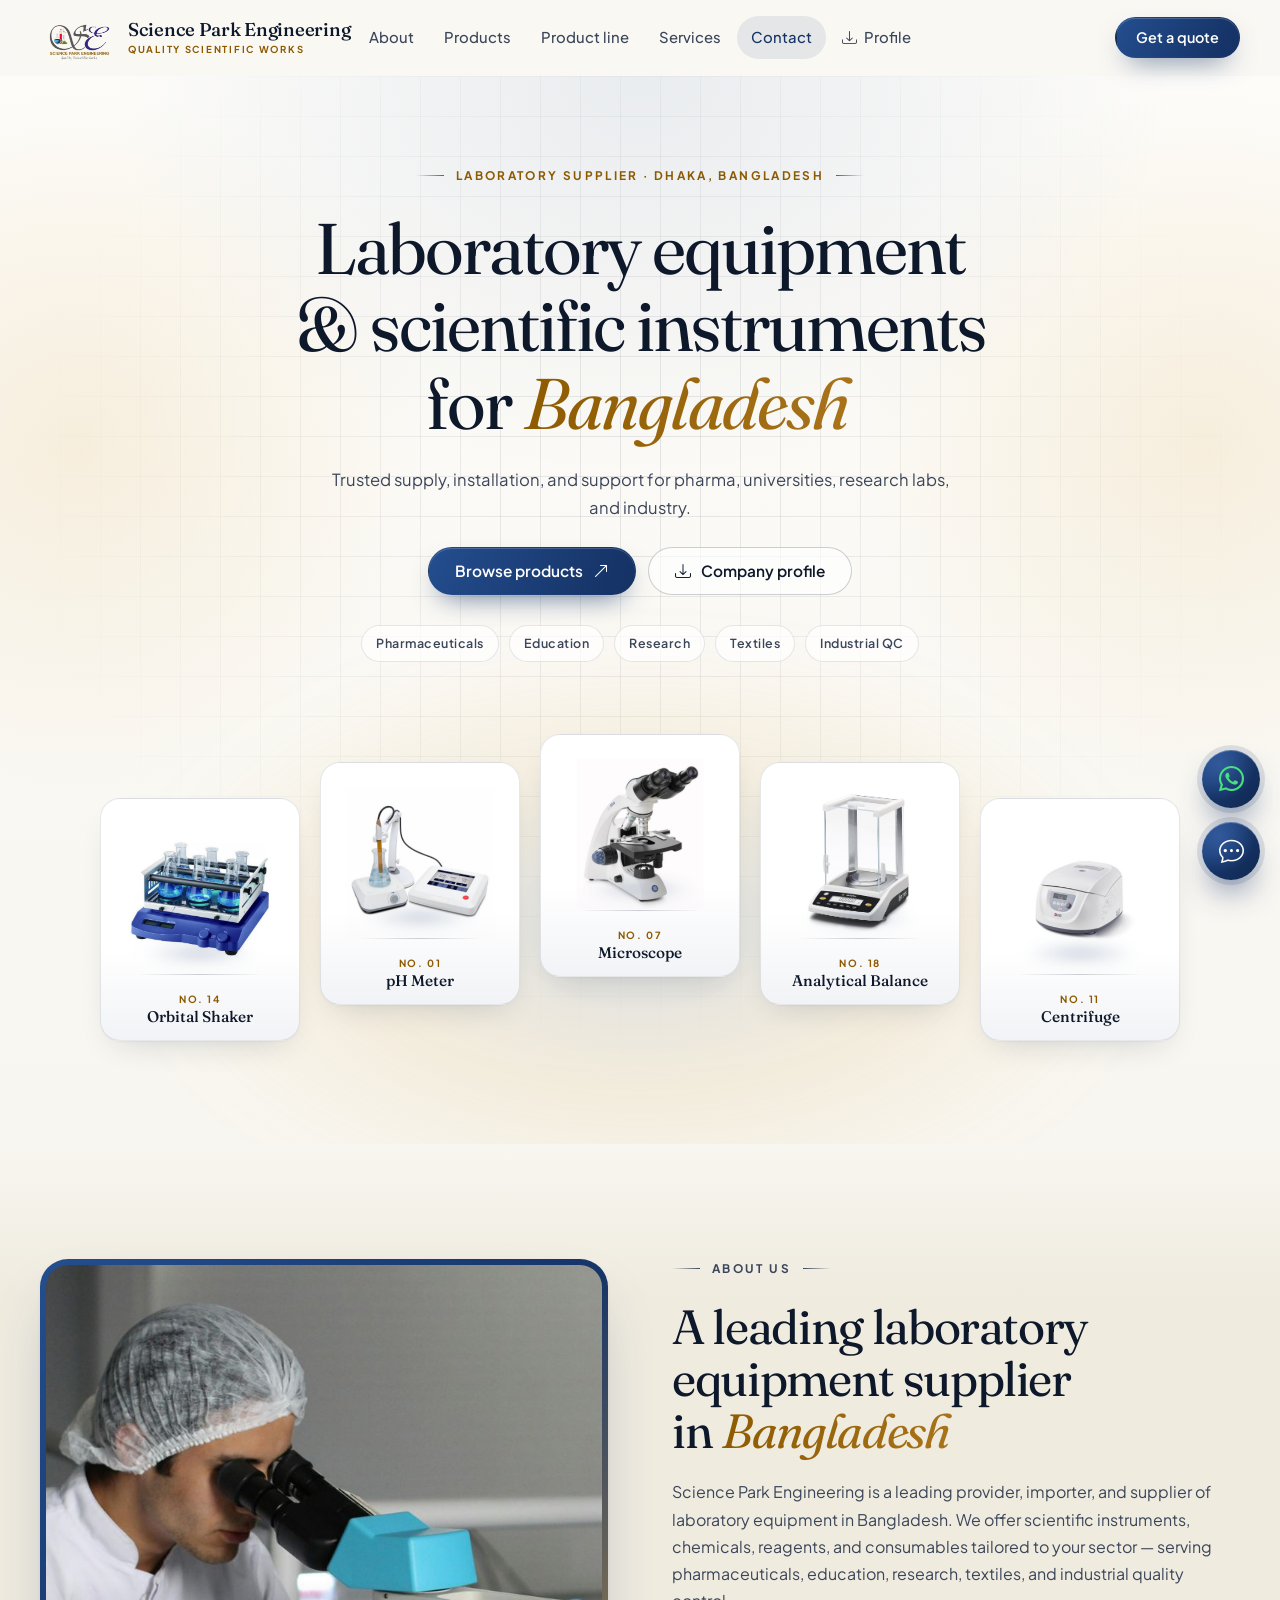
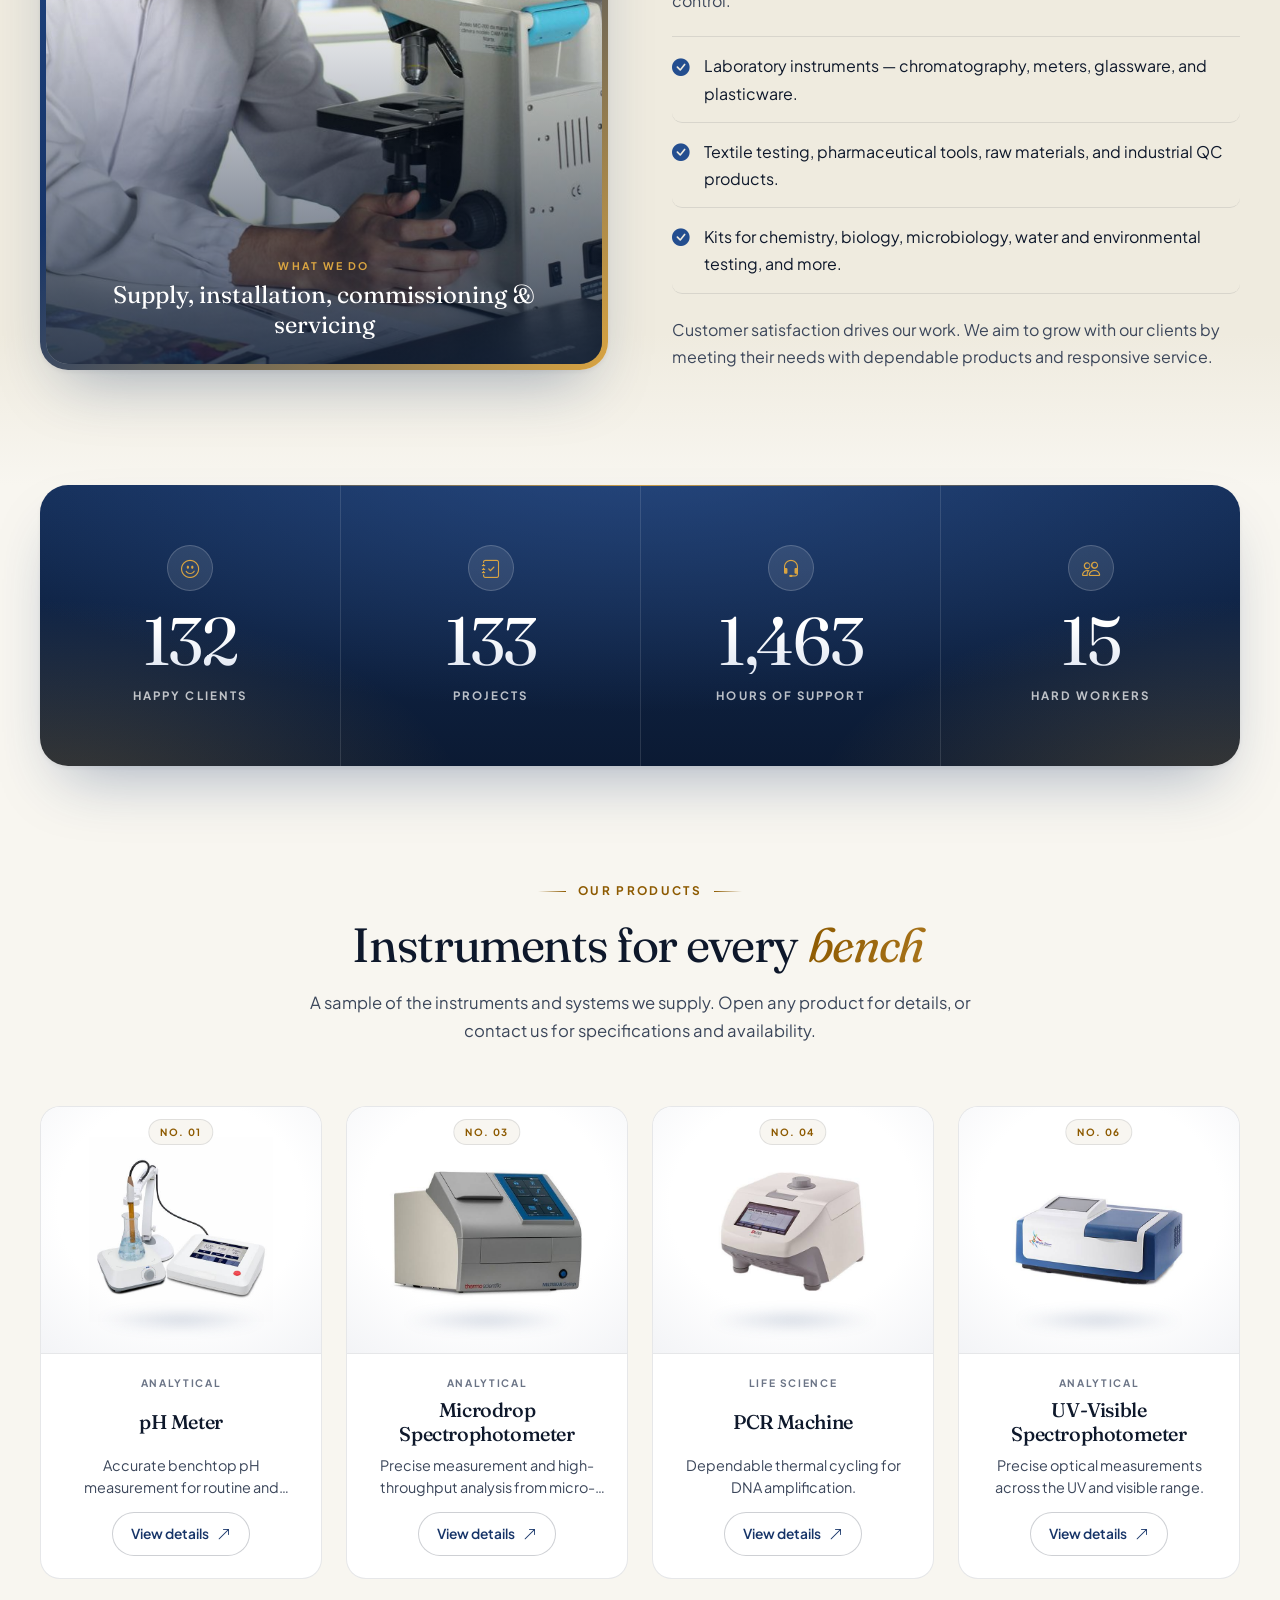
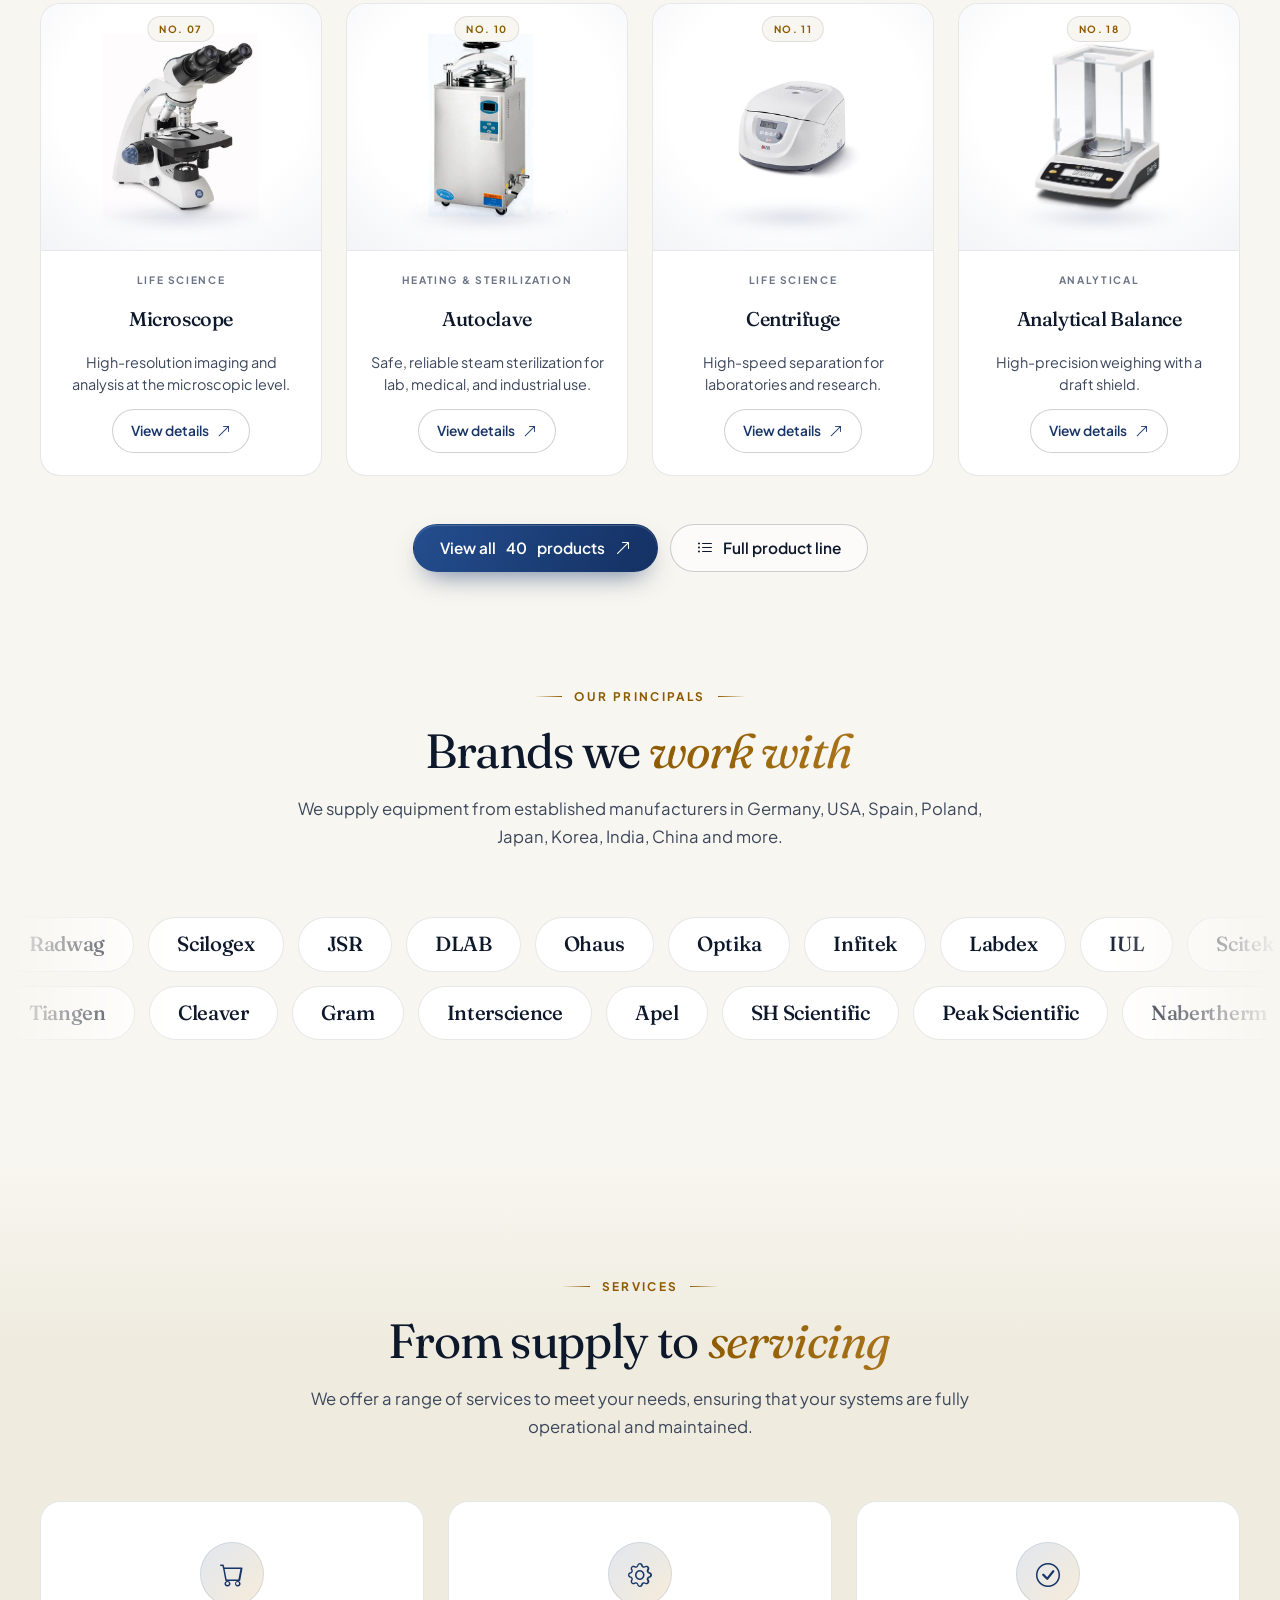
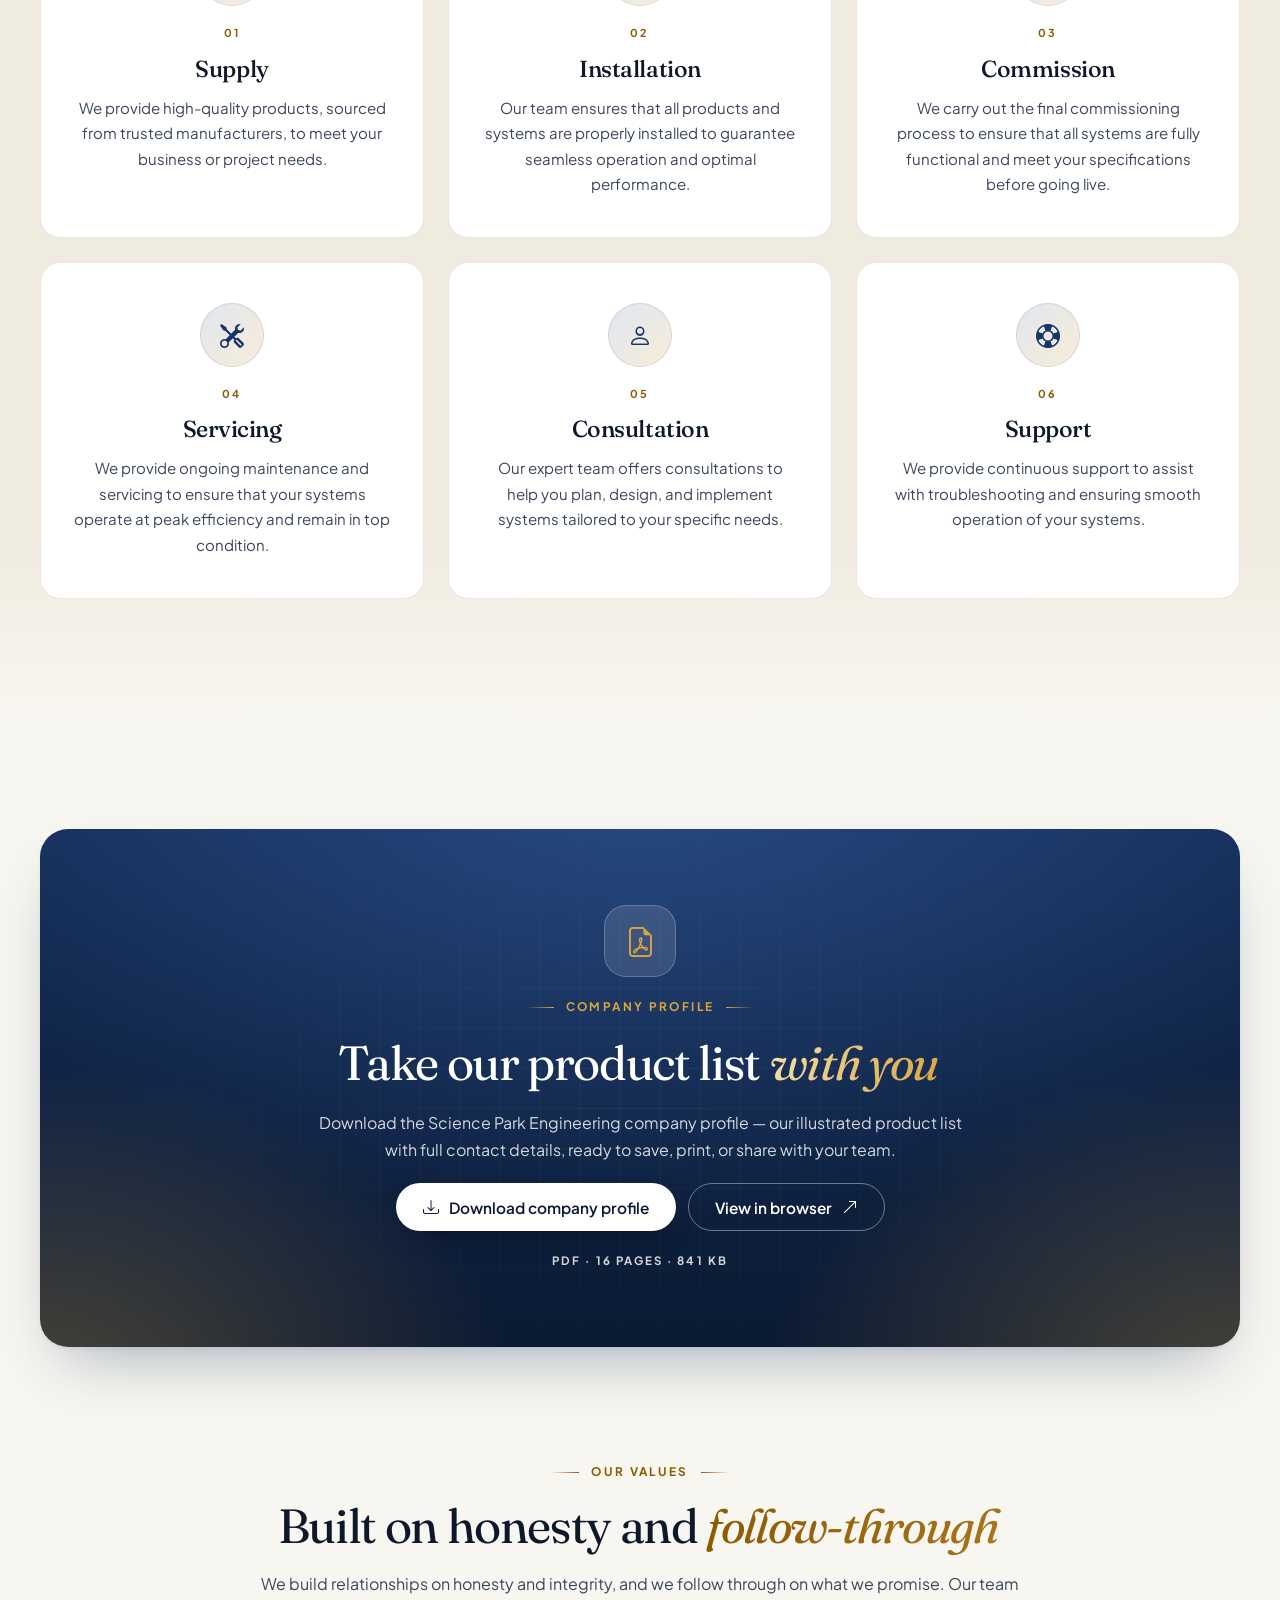
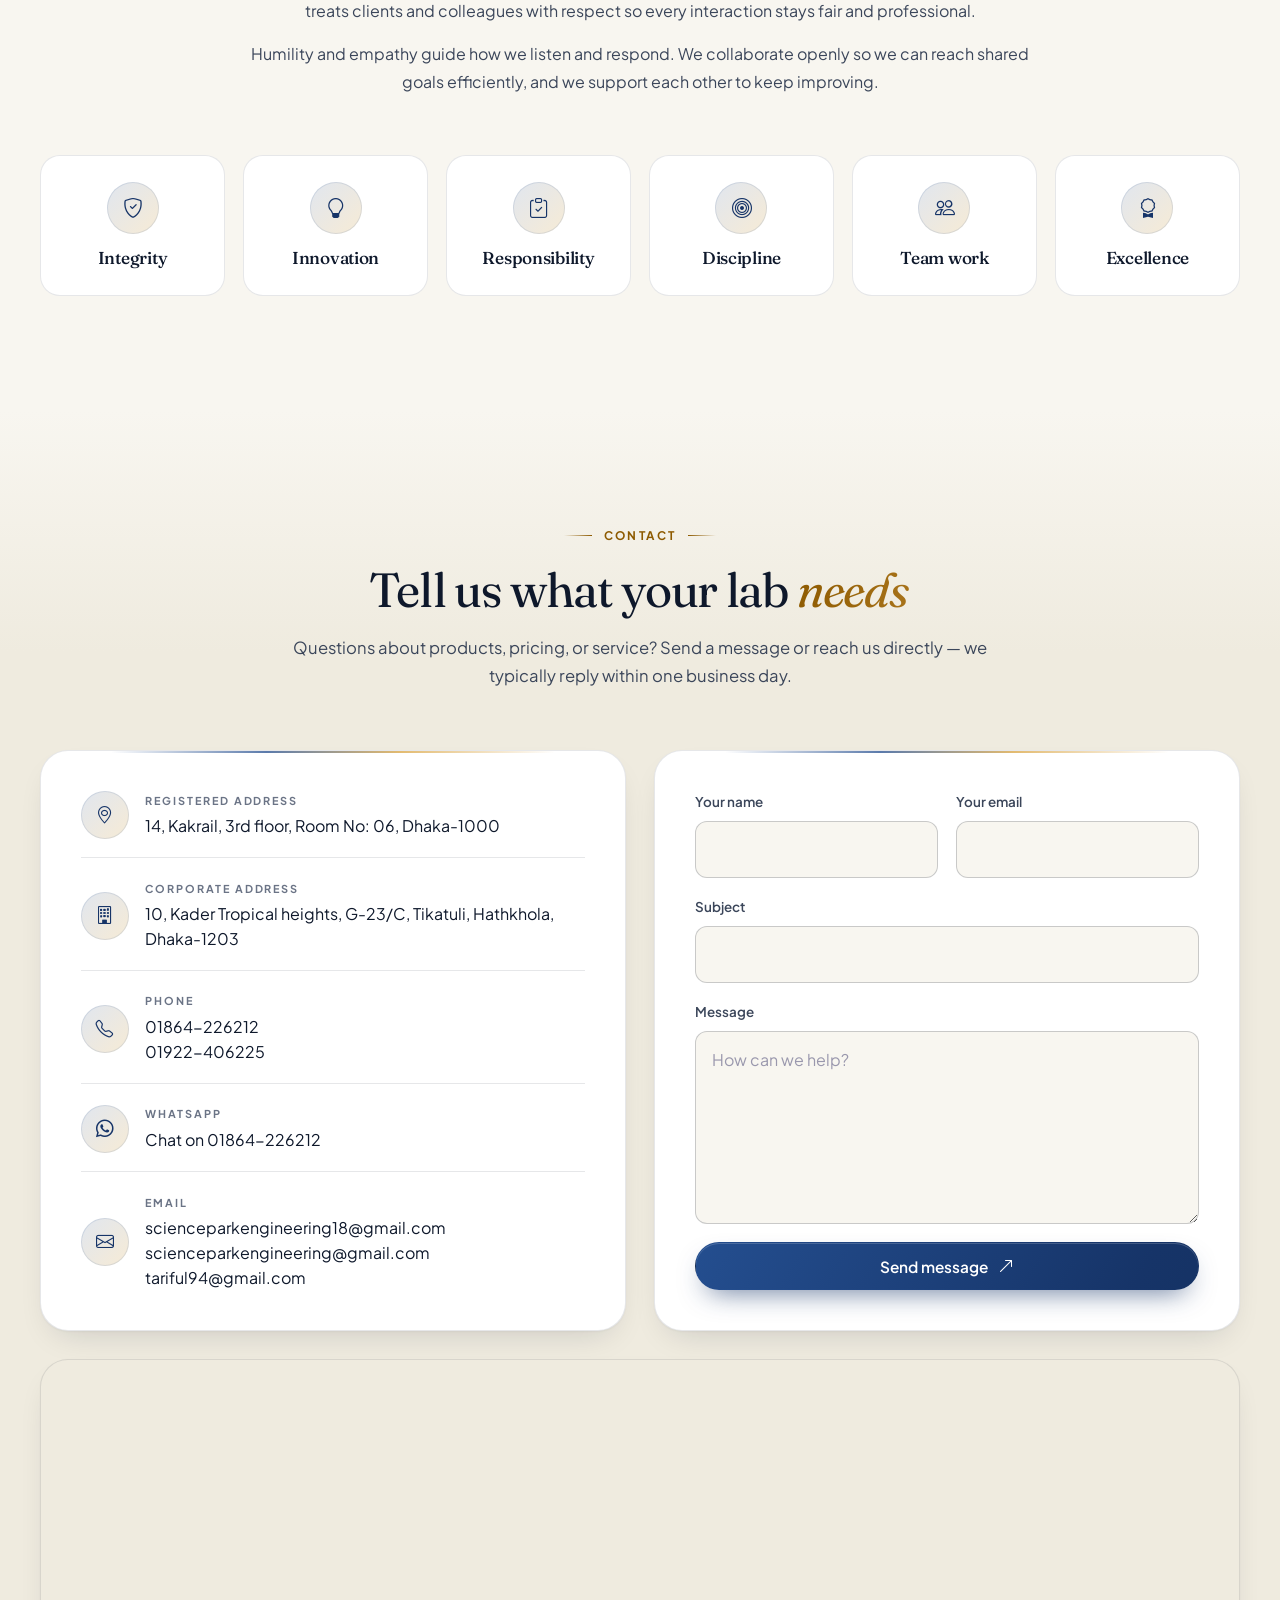
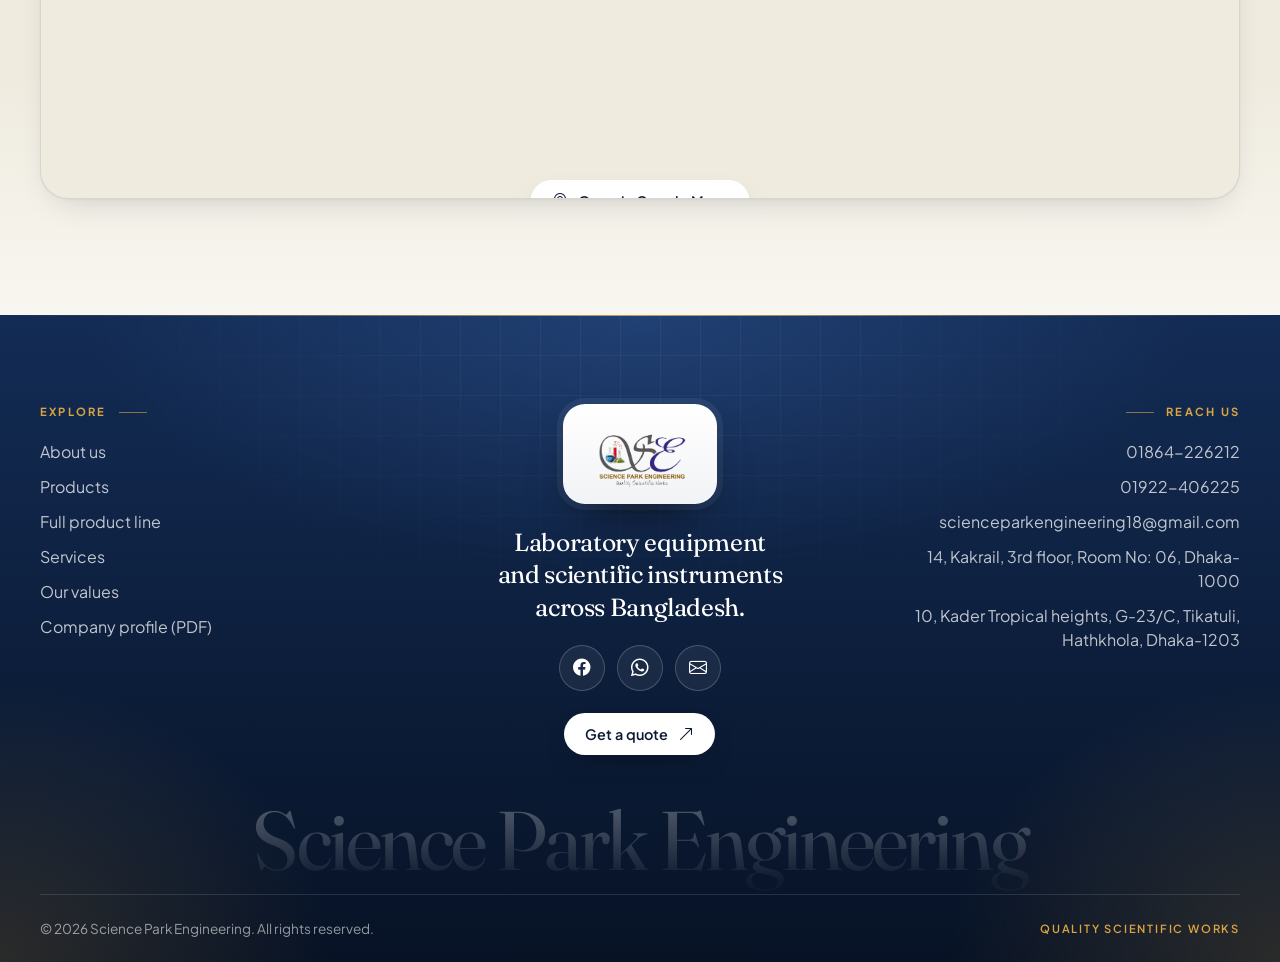
==== commit f521d289: "fixed" ====
--- a/index.html
+++ b/index.html
@@ -3,757 +3,409 @@
 
 <head>
   <meta charset="utf-8">
-  <meta content="width=device-width, initial-scale=1.0" name="viewport">
-
-  <!-- Meta Titles and Descriptions -->
+  <meta name="viewport" content="width=device-width, initial-scale=1">
+
   <title>Science Park Engineering - Leading Laboratory Equipment Supplier in Bangladesh</title>
   <meta name="description" content="Science Park Engineering is a top provider of laboratory equipment, scientific instruments, chemicals, and testing tools for research and industrial applications in Bangladesh.">
   <meta name="keywords" content="Science Park Engineering, laboratory equipment, scientific instruments, lab supplies, testing tools, Bangladesh laboratory supplier, scientific research equipment, pharmaceuticals instruments, industrial QC products">
   <meta name="author" content="Science Park Engineering">
-
-  <!-- Favicons -->
+  <meta name="theme-color" content="#0b1a33">
+
   <link href="assets/img/favicon.png" rel="icon">
   <link href="assets/img/apple-touch-icon.png" rel="apple-touch-icon">
 
-  <!-- Fonts -->
   <link href="https://fonts.googleapis.com" rel="preconnect">
   <link href="https://fonts.gstatic.com" rel="preconnect" crossorigin>
-  <link href="https://fonts.googleapis.com/css2?family=Plus+Jakarta+Sans:ital,wght@0,200..800;1,200..800&family=Roboto:ital,wght@0,100;0,300;0,400;0,500;0,700;0,900&family=Poppins:ital,wght@0,100;0,200;0,300;0,400;0,500;0,600;0,700;0,800;0,900&family=Raleway:ital,wght@0,100;0,200;0,300;0,400;0,500;0,600;0,700;0,800;0,900&display=swap" rel="stylesheet">
-
-  <!-- Vendor CSS Files -->
-  <link href="assets/vendor/bootstrap/css/bootstrap.min.css" rel="stylesheet">
-  <link href="assets/vendor/bootstrap-icons/bootstrap-icons.css" rel="stylesheet">
-  <link href="assets/vendor/aos/aos.css" rel="stylesheet">
-  <link href="assets/vendor/glightbox/css/glightbox.min.css" rel="stylesheet">
-  <link href="assets/vendor/swiper/swiper-bundle.min.css" rel="stylesheet">
-
-  <!-- Main CSS File -->
-  <link href="assets/css/main.css" rel="stylesheet">
-  <link href="assets/css/spe-modern.css" rel="stylesheet">
-
-  <!-- =======================================================
-  * Template Name: MyResume
-  * Template URL: https://bootstrapmade.com/free-html-bootstrap-template-my-resume/
-  * Updated: Jun 29 2024 with Bootstrap v5.3.3
-  * Author: BootstrapMade.com
-  * License: https://bootstrapmade.com/license/
-  ======================================================== -->
+  <link href="https://fonts.googleapis.com/css2?family=Fraunces:ital,opsz,wght@0,9..144,300..700;1,9..144,300..700&family=Plus+Jakarta+Sans:wght@400;500;600;700&display=swap" rel="stylesheet">
+
+  <link href="assets/vendor/bootstrap-icons/bootstrap-icons.min.css" rel="stylesheet">
+  <link href="assets/css/site.css?v=20261122g" rel="stylesheet">
+  <script>document.documentElement.classList.add('js');</script>
 </head>
 
-<body class="index-page spe-modern">
-
-  <a class="skip-link" href="#home">Skip to content</a>
-
-  <header id="header" class="header d-flex flex-column justify-content-center">
-    <i class="header-toggle d-xl-none bi bi-list"></i>
-
-    <nav id="navmenu" class="navmenu">
-      <div class="nav-logo">
-        <a href="#home" aria-label="Science Park Engineering home">
-          <img src="./assets/img/logo (2).png" alt="Science Park Engineering Logo" />
-        </a>
-        <span class="nav-title">Science Park Engineering</span>
-      </div>
-      <div class="hamburger">
-        <span></span>
-        <span></span>
-        <span></span>
-      </div>
-      <ul>
-        <li><a href="#home" class="active"><i class="bi bi-house navicon"></i><span>Home</span></a></li>
-        <li><a href="#about"><i class="bi bi-person navicon"></i><span>About Us</span></a></li>
-        <li><a href="#portfolio"><i class="bi bi-images navicon"></i><span>Products</span></a></li>
-        <li><a href="#services"><i class="bi bi-hdd-stack navicon"></i><span>Services</span></a></li>
-        <li><a href="#contact"><i class="bi bi-envelope navicon"></i><span>Contact</span></a></li>
-      </ul>
-    </nav>
-    <script>
-      (function () {
-        var hamburger = document.querySelector('.hamburger');
-        var navMenu = document.querySelector('.navmenu ul');
-        if (!hamburger || !navMenu) return;
-        hamburger.addEventListener('click', function () {
-          navMenu.classList.toggle('show');
-          hamburger.classList.toggle('active');
-        });
-        navMenu.querySelectorAll('a[href^="#"]').forEach(function (link) {
-          link.addEventListener('click', function () {
-            navMenu.classList.remove('show');
-            hamburger.classList.remove('active');
-          });
-        });
-      })();
-    </script>
+<body>
+
+  <a class="skip-link" href="#main">Skip to content</a>
+
+  <header class="site-header">
+    <div class="wrap site-header__row">
+      <a class="brand" href="index.html" aria-label="Science Park Engineering home">
+        <img src="assets/img/logo%20(2).png" alt="" width="603" height="413">
+        <span class="brand__name">Science Park Engineering<small>Quality Scientific Works</small></span>
+      </a>
+      <button class="nav-toggle" type="button" aria-label="Menu" aria-expanded="false" aria-controls="site-nav"><i class="bi bi-list" aria-hidden="true"></i></button>
+      <nav class="nav" id="site-nav" aria-label="Main">
+        <div class="nav__links">
+          <a href="#about">About</a>
+          <a href="products.html">Products</a>
+          <a href="product-line.html">Product line</a>
+          <a href="#services">Services</a>
+          <a href="#contact">Contact</a>
+          <a href="assets/docs/science-park-engineering-company-profile.pdf" download="Science-Park-Engineering-Company-Profile.pdf"><i class="bi bi-download" aria-hidden="true"></i>Profile</a>
+        </div>
+        <a class="btn btn--primary btn--sm nav__cta" href="#contact">Get a quote</a>
+      </nav>
+    </div>
   </header>
 
-  <main class="main">
-
-    <!-- Home: full-width brand image; glass info card below -->
-    <section id="home" class="home section light-background hero-enhanced spe-hero" aria-labelledby="hero-heading">
-      <div class="hero-brand-bleed">
-        <img src="assets/img/sc-Photoroom.png" alt="Science Park Engineering" class="hero-brand-img" width="900" decoding="async">
-      </div>
-      <div class="container hero-container" data-aos="zoom-out">
-        <div class="hero-stack">
-          <div class="hero-copy">
-            <p class="hero-eyebrow"><span class="hero-eyebrow__mark" aria-hidden="true"></span>Science Park Engineering</p>
-            <h1 id="hero-heading" class="hero-tagline">Laboratory equipment &amp; scientific instruments for Bangladesh</h1>
-            <p class="hero-lead">Trusted supply, installation, and support for pharma, universities, research labs, and industry.</p>
-            <div class="hero-actions">
-              <a class="btn-spe btn-spe-primary" href="#contact">Get a quote</a>
-              <a class="btn-spe btn-spe-outline" href="#portfolio">Browse products</a>
-            </div>
-          </div>
-        </div>
-      </div>
-    </section>
-    
-    <!-- About Section -->
-    <section id="about" class="about section">
-      <div class="container section-title" data-aos="fade-up">
-        <h2>About Science Park Engineering</h2>
-        <p>Leading laboratory equipment supplier in Bangladesh—serving pharmaceuticals, education, research, textiles, and industrial quality control.</p>
-      </div>
-      <div class="container" data-aos="fade-up" data-aos-delay="80">
-        <div class="spe-about-shell">
-          <div class="spe-card spe-rise">
-            <div class="about-body about-content">
-              <p>
-                Science Park Engineering is a leading provider, importer, and supplier of laboratory equipment in Bangladesh. We offer scientific instruments, chemicals, reagents, and consumables tailored to your sector.
-              </p>
-              <h3>What we supply</h3>
-              <ul class="about-list">
-                <li><i class="bi bi-check-circle-fill" aria-hidden="true"></i> Laboratory instruments—chromatography, meters, glassware, and plasticware.</li>
-                <li><i class="bi bi-check-circle-fill" aria-hidden="true"></i> Textile testing, pharmaceutical tools, raw materials, and industrial QC products.</li>
-                <li><i class="bi bi-check-circle-fill" aria-hidden="true"></i> Kits for chemistry, biology, microbiology, water and environmental testing, and more.</li>
-              </ul>
-              <p>
-                Customer satisfaction drives our work. We aim to grow with our clients by meeting their needs with dependable products and responsive service.
-              </p>
-            </div>
-          </div>
-        </div>
-      </div>
-    </section>
-
-    <!-- Stats Section -->
-    <section id="stats" class="stats section spe-stats-band">
-
-      <div class="container" data-aos="fade-up" data-aos-delay="100">
-
-        <div class="row gy-4">
-
-          <div class="col-lg-3 col-md-6 d-flex">
-            <div class="spe-stat-card w-100 d-flex flex-column align-items-center">
-              <i class="bi bi-emoji-smile" aria-hidden="true"></i>
-              <div class="stats-item">
-                <span data-purecounter-start="0" data-purecounter-end="132" data-purecounter-duration="1" class="purecounter"></span>
-                <p>Happy Clients</p>
+  <main id="main">
+
+    <!-- Hero -->
+    <section class="hero" aria-labelledby="hero-heading">
+      <div class="wrap">
+        <div class="hero__copy">
+          <p class="eyebrow">Laboratory supplier · Dhaka, Bangladesh</p>
+          <h1 id="hero-heading" class="display">Laboratory equipment &amp; scientific instruments for <em>Bangladesh</em></h1>
+          <p class="lead">Trusted supply, installation, and support for pharma, universities, research labs, and industry.</p>
+          <div class="btn-row">
+            <a class="btn btn--primary" href="products.html">Browse products <i class="bi bi-arrow-up-right" aria-hidden="true"></i></a>
+            <a class="btn btn--ghost" href="assets/docs/science-park-engineering-company-profile.pdf" download="Science-Park-Engineering-Company-Profile.pdf"><i class="bi bi-download" aria-hidden="true"></i> Company profile</a>
+          </div>
+          <ul class="hero__sectors" aria-label="Sectors we serve">
+            <li>Pharmaceuticals</li>
+            <li>Education</li>
+            <li>Research</li>
+            <li>Textiles</li>
+            <li>Industrial QC</li>
+          </ul>
+        </div>
+
+        <div class="shelf">
+          <a class="specimen" href="products.html#orbital-shaker">
+            <img src="assets/img/14.jpg" alt="Orbital Shaker" width="499" height="394">
+            <span class="specimen__tag"><span>No. 14</span><span>Orbital Shaker</span></span>
+          </a>
+          <a class="specimen" href="products.html#ph-meter">
+            <img src="assets/img/1.jpg" alt="pH Meter" width="554" height="554">
+            <span class="specimen__tag"><span>No. 01</span><span>pH Meter</span></span>
+          </a>
+          <a class="specimen" href="products.html#microscope">
+            <img src="assets/img/7.jpg" alt="Microscope" width="554" height="554">
+            <span class="specimen__tag"><span>No. 07</span><span>Microscope</span></span>
+          </a>
+          <a class="specimen" href="products.html#analytical-balance">
+            <img src="assets/img/18.jpg" alt="Analytical Balance" width="1179" height="1500">
+            <span class="specimen__tag"><span>No. 18</span><span>Analytical Balance</span></span>
+          </a>
+          <a class="specimen" href="products.html#centrifuge">
+            <img src="assets/img/11.jpg" alt="Centrifuge" width="554" height="554">
+            <span class="specimen__tag"><span>No. 11</span><span>Centrifuge</span></span>
+          </a>
+        </div>
+      </div>
+    </section>
+
+    <!-- About -->
+    <section id="about" class="section section--tint">
+      <div class="wrap about__grid">
+        <div class="about__media reveal">
+          <img src="assets/img/lab.jpg" alt="A scientist examining a sample through a laboratory microscope" width="1400" height="933" loading="lazy">
+          <div class="about__badge"><small>What we do</small>Supply, installation, commissioning &amp; servicing</div>
+        </div>
+        <div class="about__copy reveal" style="--d:120ms">
+          <p class="eyebrow">About us</p>
+          <h2 class="display">A leading laboratory equipment supplier in <em>Bangladesh</em></h2>
+          <p>Science Park Engineering is a leading provider, importer, and supplier of laboratory equipment in Bangladesh. We offer scientific instruments, chemicals, reagents, and consumables tailored to your sector — serving pharmaceuticals, education, research, textiles, and industrial quality control.</p>
+          <ul class="checklist">
+            <li><i class="bi bi-check-circle-fill" aria-hidden="true"></i><span>Laboratory instruments — chromatography, meters, glassware, and plasticware.</span></li>
+            <li><i class="bi bi-check-circle-fill" aria-hidden="true"></i><span>Textile testing, pharmaceutical tools, raw materials, and industrial QC products.</span></li>
+            <li><i class="bi bi-check-circle-fill" aria-hidden="true"></i><span>Kits for chemistry, biology, microbiology, water and environmental testing, and more.</span></li>
+          </ul>
+          <p>Customer satisfaction drives our work. We aim to grow with our clients by meeting their needs with dependable products and responsive service.</p>
+        </div>
+      </div>
+    </section>
+
+    <!-- Stats -->
+    <section class="stats" aria-label="Company in numbers">
+      <div class="wrap">
+        <div class="stats__grid reveal">
+          <div class="stat">
+            <span class="stat__icon"><i class="bi bi-emoji-smile" aria-hidden="true"></i></span>
+            <div class="stat__num" data-count="132">132</div>
+            <p class="stat__label">Happy clients</p>
+          </div>
+          <div class="stat">
+            <span class="stat__icon"><i class="bi bi-journal-check" aria-hidden="true"></i></span>
+            <div class="stat__num" data-count="133">133</div>
+            <p class="stat__label">Projects</p>
+          </div>
+          <div class="stat">
+            <span class="stat__icon"><i class="bi bi-headset" aria-hidden="true"></i></span>
+            <div class="stat__num" data-count="1463">1,463</div>
+            <p class="stat__label">Hours of support</p>
+          </div>
+          <div class="stat">
+            <span class="stat__icon"><i class="bi bi-people" aria-hidden="true"></i></span>
+            <div class="stat__num" data-count="15">15</div>
+            <p class="stat__label">Hard workers</p>
+          </div>
+        </div>
+      </div>
+    </section>
+
+    <!-- Featured products -->
+    <section id="products" class="section">
+      <div class="wrap">
+        <div class="section-head reveal">
+          <p class="eyebrow">Our products</p>
+          <h2 class="display">Instruments for every <em>bench</em></h2>
+          <p class="lead">A sample of the instruments and systems we supply. Open any product for details, or contact us for specifications and availability.</p>
+        </div>
+        <div class="pgrid pgrid--featured" id="featured-grid">
+          <noscript><p>Browse the full list on the <a href="products.html">products page</a>.</p></noscript>
+        </div>
+        <div class="section-foot btn-row reveal">
+          <a class="btn btn--primary" href="products.html">View all <span data-product-count>40</span> products <i class="bi bi-arrow-up-right" aria-hidden="true"></i></a>
+          <a class="btn btn--ghost" href="product-line.html"><i class="bi bi-list-ul" aria-hidden="true"></i> Full product line</a>
+        </div>
+      </div>
+    </section>
+
+    <!-- Brands -->
+    <section id="brands" class="section section--flush-top" aria-labelledby="brands-heading">
+      <div class="wrap">
+        <div class="section-head reveal">
+          <p class="eyebrow">Our principals</p>
+          <h2 id="brands-heading" class="display">Brands we <em>work with</em></h2>
+          <p class="lead">We supply equipment from established manufacturers in Germany, USA, Spain, Poland, Japan, Korea, India, China and more.</p>
+        </div>
+      </div>
+      <div class="marquee reveal">
+          <ul class="marquee__track"><li>Radwag</li><li>Scilogex</li><li>JSR</li><li>DLAB</li><li>Ohaus</li><li>Optika</li><li>Infitek</li><li>Labdex</li><li>IUL</li><li>Scitek</li><li>PG Instruments</li><li>Roth</li><li class="marquee__dup" aria-hidden="true">Radwag</li><li class="marquee__dup" aria-hidden="true">Scilogex</li><li class="marquee__dup" aria-hidden="true">JSR</li><li class="marquee__dup" aria-hidden="true">DLAB</li><li class="marquee__dup" aria-hidden="true">Ohaus</li><li class="marquee__dup" aria-hidden="true">Optika</li><li class="marquee__dup" aria-hidden="true">Infitek</li><li class="marquee__dup" aria-hidden="true">Labdex</li><li class="marquee__dup" aria-hidden="true">IUL</li><li class="marquee__dup" aria-hidden="true">Scitek</li><li class="marquee__dup" aria-hidden="true">PG Instruments</li><li class="marquee__dup" aria-hidden="true">Roth</li></ul>
+          <ul class="marquee__track marquee__track--rev"><li>Tiangen</li><li>Cleaver</li><li>Gram</li><li>Interscience</li><li>Apel</li><li>SH Scientific</li><li>Peak Scientific</li><li>Nabertherm</li><li>HiMedia</li><li>Bosch</li><li>Takara</li><li class="marquee__dup" aria-hidden="true">Tiangen</li><li class="marquee__dup" aria-hidden="true">Cleaver</li><li class="marquee__dup" aria-hidden="true">Gram</li><li class="marquee__dup" aria-hidden="true">Interscience</li><li class="marquee__dup" aria-hidden="true">Apel</li><li class="marquee__dup" aria-hidden="true">SH Scientific</li><li class="marquee__dup" aria-hidden="true">Peak Scientific</li><li class="marquee__dup" aria-hidden="true">Nabertherm</li><li class="marquee__dup" aria-hidden="true">HiMedia</li><li class="marquee__dup" aria-hidden="true">Bosch</li><li class="marquee__dup" aria-hidden="true">Takara</li></ul>
+      </div>
+    </section>
+
+    <!-- Services -->
+    <section id="services" class="section section--tint">
+      <div class="wrap">
+        <div class="section-head reveal">
+          <p class="eyebrow">Services</p>
+          <h2 class="display">From supply to <em>servicing</em></h2>
+          <p class="lead">We offer a range of services to meet your needs, ensuring that your systems are fully operational and maintained.</p>
+        </div>
+        <div class="services">
+          <article class="service reveal" style="--d:0ms">
+            <span class="service__icon"><i class="bi bi-cart" aria-hidden="true"></i></span>
+            <span class="service__no">01</span>
+            <h3>Supply</h3>
+            <p>We provide high-quality products, sourced from trusted manufacturers, to meet your business or project needs.</p>
+          </article>
+          <article class="service reveal" style="--d:80ms">
+            <span class="service__icon"><i class="bi bi-gear" aria-hidden="true"></i></span>
+            <span class="service__no">02</span>
+            <h3>Installation</h3>
+            <p>Our team ensures that all products and systems are properly installed to guarantee seamless operation and optimal performance.</p>
+          </article>
+          <article class="service reveal" style="--d:160ms">
+            <span class="service__icon"><i class="bi bi-check-circle" aria-hidden="true"></i></span>
+            <span class="service__no">03</span>
+            <h3>Commission</h3>
+            <p>We carry out the final commissioning process to ensure that all systems are fully functional and meet your specifications before going live.</p>
+          </article>
+          <article class="service reveal" style="--d:0ms">
+            <span class="service__icon"><i class="bi bi-tools" aria-hidden="true"></i></span>
+            <span class="service__no">04</span>
+            <h3>Servicing</h3>
+            <p>We provide ongoing maintenance and servicing to ensure that your systems operate at peak efficiency and remain in top condition.</p>
+          </article>
+          <article class="service reveal" style="--d:80ms">
+            <span class="service__icon"><i class="bi bi-person" aria-hidden="true"></i></span>
+            <span class="service__no">05</span>
+            <h3>Consultation</h3>
+            <p>Our expert team offers consultations to help you plan, design, and implement systems tailored to your specific needs.</p>
+          </article>
+          <article class="service reveal" style="--d:160ms">
+            <span class="service__icon"><i class="bi bi-life-preserver" aria-hidden="true"></i></span>
+            <span class="service__no">06</span>
+            <h3>Support</h3>
+            <p>We provide continuous support to assist with troubleshooting and ensuring smooth operation of your systems.</p>
+          </article>
+        </div>
+      </div>
+    </section>
+
+    <!-- Company profile download -->
+    <section id="profile" class="section" aria-labelledby="profile-heading">
+      <div class="wrap">
+        <div class="banner reveal">
+          <span class="banner__icon"><i class="bi bi-file-earmark-pdf" aria-hidden="true"></i></span>
+          <p class="eyebrow">Company profile</p>
+          <h2 id="profile-heading" class="display">Take our product list <em>with you</em></h2>
+          <p>Download the Science Park Engineering company profile — our illustrated product list with full contact details, ready to save, print, or share with your team.</p>
+          <div class="btn-row">
+            <a class="btn btn--light" href="assets/docs/science-park-engineering-company-profile.pdf" download="Science-Park-Engineering-Company-Profile.pdf"><i class="bi bi-download" aria-hidden="true"></i> Download company profile</a>
+            <a class="btn btn--outline-light" href="assets/docs/science-park-engineering-company-profile.pdf" target="_blank" rel="noopener">View in browser <i class="bi bi-arrow-up-right" aria-hidden="true"></i></a>
+          </div>
+          <p class="banner__meta">PDF · 16 pages · 841 KB</p>
+        </div>
+      </div>
+    </section>
+
+    <!-- Values -->
+    <section id="values" class="section section--flush-top">
+      <div class="wrap">
+        <div class="section-head reveal">
+          <p class="eyebrow">Our values</p>
+          <h2 class="display">Built on honesty and <em>follow-through</em></h2>
+          <div class="values__copy">
+            <p>We build relationships on honesty and integrity, and we follow through on what we promise. Our team treats clients and colleagues with respect so every interaction stays fair and professional.</p>
+            <p>Humility and empathy guide how we listen and respond. We collaborate openly so we can reach shared goals efficiently, and we support each other to keep improving.</p>
+          </div>
+        </div>
+        <ul class="values__list">
+          <li class="value reveal"><i class="bi bi-shield-check" aria-hidden="true"></i>Integrity</li>
+          <li class="value reveal" style="--d:60ms"><i class="bi bi-lightbulb" aria-hidden="true"></i>Innovation</li>
+          <li class="value reveal" style="--d:120ms"><i class="bi bi-clipboard-check" aria-hidden="true"></i>Responsibility</li>
+          <li class="value reveal" style="--d:180ms"><i class="bi bi-bullseye" aria-hidden="true"></i>Discipline</li>
+          <li class="value reveal" style="--d:240ms"><i class="bi bi-people" aria-hidden="true"></i>Team work</li>
+          <li class="value reveal" style="--d:300ms"><i class="bi bi-award" aria-hidden="true"></i>Excellence</li>
+        </ul>
+      </div>
+    </section>
+
+    <!-- Contact -->
+    <section id="contact" class="section section--tint">
+      <div class="wrap">
+        <div class="section-head reveal">
+          <p class="eyebrow">Contact</p>
+          <h2 class="display">Tell us what your lab <em>needs</em></h2>
+          <p class="lead">Questions about products, pricing, or service? Send a message or reach us directly — we typically reply within one business day.</p>
+        </div>
+
+        <div class="contact__grid">
+          <div class="panel contact__list reveal">
+            <div class="contact__item">
+              <i class="bi bi-geo-alt" aria-hidden="true"></i>
+              <div>
+                <h3>Registered address</h3>
+                <p>14, Kakrail, 3rd floor, Room No: 06, Dhaka-1000</p>
               </div>
             </div>
-          </div>
-
-          <div class="col-lg-3 col-md-6 d-flex">
-            <div class="spe-stat-card w-100 d-flex flex-column align-items-center">
-              <i class="bi bi-journal-richtext" aria-hidden="true"></i>
-              <div class="stats-item">
-                <span data-purecounter-start="0" data-purecounter-end="133" data-purecounter-duration="1" class="purecounter"></span>
-                <p>Projects</p>
+            <div class="contact__item">
+              <i class="bi bi-building" aria-hidden="true"></i>
+              <div>
+                <h3>Corporate address</h3>
+                <p>10, Kader Tropical heights, G-23/C, Tikatuli, Hathkhola, Dhaka-1203</p>
               </div>
             </div>
-          </div>
-
-          <div class="col-lg-3 col-md-6 d-flex">
-            <div class="spe-stat-card w-100 d-flex flex-column align-items-center">
-              <i class="bi bi-headset" aria-hidden="true"></i>
-              <div class="stats-item">
-                <span data-purecounter-start="0" data-purecounter-end="1463" data-purecounter-duration="1" class="purecounter"></span>
-                <p>Hours Of Support</p>
+            <div class="contact__item">
+              <i class="bi bi-telephone" aria-hidden="true"></i>
+              <div>
+                <h3>Phone</h3>
+                <p><a href="tel:+8801864226212">01864-226212</a><br><a href="tel:+8801922406225">01922-406225</a></p>
               </div>
             </div>
-          </div>
-
-          <div class="col-lg-3 col-md-6 d-flex">
-            <div class="spe-stat-card w-100 d-flex flex-column align-items-center">
-              <i class="bi bi-people" aria-hidden="true"></i>
-              <div class="stats-item">
-                <span data-purecounter-start="0" data-purecounter-end="15" data-purecounter-duration="1" class="purecounter"></span>
-                <p>Hard Workers</p>
+            <div class="contact__item">
+              <i class="bi bi-whatsapp" aria-hidden="true"></i>
+              <div>
+                <h3>WhatsApp</h3>
+                <p><a href="https://wa.me/8801864226212?text=Hello%20Science%20Park%20Engineering%2C%20I%20would%20like%20to%20know%20more%20about%20your%20products." target="_blank" rel="noopener noreferrer">Chat on 01864-226212</a></p>
               </div>
             </div>
-          </div>
-
-        </div>
-
-      </div>
-
-    </section><!-- /Stats Section -->
-
-    <!-- Skills Section -->
-    <section id="skills" class="skills section">
-
-      <!-- Section Title -->
-      <div class="container section-title" data-aos="fade-up">
-        <h2>Our values</h2>
-        <p>We build relationships on honesty and integrity, and we follow through on what we promise. Our team treats clients and colleagues with respect so every interaction stays fair and professional.</p>
-        <p>Humility and empathy guide how we listen and respond. We collaborate openly so we can reach shared goals efficiently, and we support each other to keep improving.</p>
-      </div><!-- End Section Title -->
-
-      <div class="container" data-aos="fade-up" data-aos-delay="100">
-
-        <div class="spe-skills-panel">
-        <div class="row skills-content skills-animation">
-
-          <div class="col-lg-6">
-
-            <div class="progress">
-              <span class="skill"><span>INTEGRITY</span> <i class="val">90%</i></span>
-              <div class="progress-bar-wrap">
-                <div class="progress-bar" role="progressbar" aria-valuenow="90" aria-valuemin="0" aria-valuemax="100"></div>
+            <div class="contact__item">
+              <i class="bi bi-envelope" aria-hidden="true"></i>
+              <div>
+                <h3>Email</h3>
+                <ul>
+                  <li><a href="mailto:scienceparkengineering18@gmail.com">scienceparkengineering18@gmail.com</a></li>
+                  <li><a href="mailto:scienceparkengineering@gmail.com">scienceparkengineering@gmail.com</a></li>
+                  <li><a href="mailto:tariful94@gmail.com">tariful94@gmail.com</a></li>
+                </ul>
               </div>
-            </div><!-- End Skills Item -->
-
-            <div class="progress">
-              <span class="skill"><span>INNOVATION</span> <i class="val">90%</i></span>
-              <div class="progress-bar-wrap">
-                <div class="progress-bar" role="progressbar" aria-valuenow="90" aria-valuemin="0" aria-valuemax="100"></div>
-              </div>
-            </div><!-- End Skills Item -->
-
-            <div class="progress">
-              <span class="skill"><span>RESPONSIBILITY</span> <i class="val">95%</i></span>
-              <div class="progress-bar-wrap">
-                <div class="progress-bar" role="progressbar" aria-valuenow="95" aria-valuemin="0" aria-valuemax="100"></div>
-              </div>
-            </div><!-- End Skills Item -->
-
-          </div>
-
-          <div class="col-lg-6">
-
-            <div class="progress">
-              <span class="skill"><span>DISCIPLINE</span> <i class="val">90%</i></span>
-              <div class="progress-bar-wrap">
-                <div class="progress-bar" role="progressbar" aria-valuenow="90" aria-valuemin="0" aria-valuemax="100"></div>
-              </div>
-            </div><!-- End Skills Item -->
-
-            <div class="progress">
-              <span class="skill"><span>TEAM WORK</span> <i class="val">90%</i></span>
-              <div class="progress-bar-wrap">
-                <div class="progress-bar" role="progressbar" aria-valuenow="90" aria-valuemin="0" aria-valuemax="100"></div>
-              </div>
-            </div><!-- End Skills Item -->
-
-            <div class="progress">
-              <span class="skill"><span>EXCELLENCE</span> <i class="val">85%</i></span>
-              <div class="progress-bar-wrap">
-                <div class="progress-bar" role="progressbar" aria-valuenow="85" aria-valuemin="0" aria-valuemax="100"></div>
-              </div>
-            </div><!-- End Skills Item -->
-
-          </div>
-
-        </div>
-        </div>
-
-      </div>
-
-    </section><!-- /Skills Section -->
-
-    <section id="portfolio" class="portfolio section">
-      <!-- Section Title -->
-      <div class="container section-title" data-aos="fade-up">
-          <h2>Our products</h2>
-          <p>A sample of the instruments and systems we supply. Tap an image to view it larger, or contact us for specifications and availability.</p>
-      </div>
-  
-      <div class="container">
-          <div class="row gy-4" id="portfolio-items">
-              <!-- Portfolio Items -->
-              <div class="col-lg-4 col-md-6 portfolio-item">
-                  <img src="assets/img/1.jpg" class="img-fluid" alt="pH Meter">
-                  <div class="portfolio-info">
-                      <h4>pH Meter</h4>
-                      <p>Precision engineering for accurate pH measurement in various applications.</p>
-                      <a href="assets/img/1.jpg" title="pH Meter" data-gallery="portfolio-gallery" class="glightbox preview-link"><i class="bi bi-zoom-in"></i></a>
-                  </div>
-              </div>
-              <div class="col-lg-4 col-md-6 portfolio-item">
-                  <img src="assets/img/2.jpg" class="img-fluid" alt="Ultra Low Freezer">
-                  <div class="portfolio-info">
-                      <h4>Ultra Low Freezer</h4>
-                      <p>Reliable and energy-efficient freezer solutions for critical storage needs.</p>
-                      <a href="assets/img/2.jpg" title="Ultra Low Freezer" data-gallery="portfolio-gallery" class="glightbox preview-link"><i class="bi bi-zoom-in"></i></a>
-                  </div>
-              </div>
-              <div class="col-lg-4 col-md-6 portfolio-item">
-                  <img src="assets/img/3.jpg" class="img-fluid" alt="Microdrop Spectrophotometer">
-                  <div class="portfolio-info">
-                      <h4>Microdrop Spectrophotometer</h4>
-                      <p>Advanced systems designed for precise measurement and high-throughput analysis.</p>
-                      <a href="assets/img/3.jpg" title="Microdrop Spectrophotometer" data-gallery="portfolio-gallery" class="glightbox preview-link"><i class="bi bi-zoom-in"></i></a>
-                  </div>
-              </div>
-              <div class="col-lg-4 col-md-6 portfolio-item">
-                  <img src="assets/img/4.jpg" class="img-fluid" alt="PCR Machine">
-                  <div class="portfolio-info">
-                      <h4>PCR Machine</h4>
-                      <p>High-performance machine for DNA amplification with scalability and reliability.</p>
-                      <a href="assets/img/4.jpg" title="PCR Machine" data-gallery="portfolio-gallery" class="glightbox preview-link"><i class="bi bi-zoom-in"></i></a>
-                  </div>
-              </div>
-              <div class="col-lg-4 col-md-6 portfolio-item">
-                  <img src="assets/img/5.jpg" class="img-fluid" alt="Flame Photometer">
-                  <div class="portfolio-info">
-                      <h4>Flame Photometer</h4>
-                      <p>Efficient and accurate detection of elements like sodium, potassium, and lithium.</p>
-                      <a href="assets/img/5.jpg" title="Flame Photometer" data-gallery="portfolio-gallery" class="glightbox preview-link"><i class="bi bi-zoom-in"></i></a>
-                  </div>
-              </div>
-              <div class="col-lg-4 col-md-6 portfolio-item">
-                  <img src="assets/img/6.jpg" class="img-fluid" alt="UV-Visible Spectrophotometer">
-                  <div class="portfolio-info">
-                      <h4>UV-Visible Spectrophotometer</h4>
-                      <p>Cutting-edge technology for precise optical measurements across a wide range of wavelengths.</p>
-                      <a href="assets/img/6.jpg" title="UV-Visible Spectrophotometer" data-gallery="portfolio-gallery" class="glightbox preview-link"><i class="bi bi-zoom-in"></i></a>
-                  </div>
-              </div>
-              <!-- Remaining items (7-17) -->
-              <div class="col-lg-4 col-md-6 portfolio-item portfolio-item--extra">
-                  <img src="assets/img/7.jpg" class="img-fluid" alt="Microscope">
-                  <div class="portfolio-info">
-                      <h4>Microscope</h4>
-                      <p>High-resolution microscope for detailed imaging and analysis at the microscopic level.</p>
-                      <a href="assets/img/7.jpg" title="Microscope" data-gallery="portfolio-gallery" class="glightbox preview-link"><i class="bi bi-zoom-in"></i></a>
-                  </div>
-              </div>
-              <div class="col-lg-4 col-md-6 portfolio-item portfolio-item--extra">
-                  <img src="assets/img/8.jpg" class="img-fluid" alt="Muffle Furnace">
-                  <div class="portfolio-info">
-                      <h4>Muffle Furnace</h4>
-                      <p>High-temperature furnace ideal for material testing and laboratory applications.</p>
-                      <a href="assets/img/8.jpg" title="Muffle Furnace" data-gallery="portfolio-gallery" class="glightbox preview-link"><i class="bi bi-zoom-in"></i></a>
-                  </div>
-              </div>
-              <div class="col-lg-4 col-md-6 portfolio-item portfolio-item--extra">
-                  <img src="assets/img/9.jpg" class="img-fluid" alt="Forced Air Oven">
-                  <div class="portfolio-info">
-                      <h4>Forced Air Oven</h4>
-                      <p>Advanced oven for controlled heating and drying processes with uniform air circulation.</p>
-                      <a href="assets/img/9.jpg" title="Forced Air Oven" data-gallery="portfolio-gallery" class="glightbox preview-link"><i class="bi bi-zoom-in"></i></a>
-                  </div>
-              </div>
-              <div class="col-lg-4 col-md-6 portfolio-item portfolio-item--extra">
-                  <img src="assets/img/10.jpg" class="img-fluid" alt="Autoclave">
-                  <div class="portfolio-info">
-                      <h4>Autoclave</h4>
-                      <p>Safe and reliable sterilization solutions for medical, laboratory, and industrial uses.</p>
-                      <a href="assets/img/10.jpg" title="Autoclave" data-gallery="portfolio-gallery" class="glightbox preview-link"><i class="bi bi-zoom-in"></i></a>
-                  </div>
-              </div>
-              <div class="col-lg-4 col-md-6 portfolio-item portfolio-item--extra">
-                  <img src="assets/img/11.jpg" class="img-fluid" alt="Centrifuge">
-                  <div class="portfolio-info">
-                      <h4>Centrifuge</h4>
-                      <p>High-speed centrifuge for separating substances in laboratories and research.</p>
-                      <a href="assets/img/11.jpg" title="Centrifuge" data-gallery="portfolio-gallery" class="glightbox preview-link"><i class="bi bi-zoom-in"></i></a>
-                  </div>
-              </div>
-              <div class="col-lg-4 col-md-6 portfolio-item portfolio-item--extra">
-                  <img src="assets/img/12.jpg" class="img-fluid" alt="Distillation Apparatus">
-                  <div class="portfolio-info">
-                      <h4>Distillation Apparatus</h4>
-                      <p>Precision equipment for separating mixtures based on differences in boiling points.</p>
-                      <a href="assets/img/12.jpg" title="Distillation Apparatus" data-gallery="portfolio-gallery" class="glightbox preview-link"><i class="bi bi-zoom-in"></i></a>
-                  </div>
-              </div>
-              <div class="col-lg-4 col-md-6 portfolio-item portfolio-item--extra">
-                  <img src="assets/img/13.jpg" class="img-fluid" alt="Flame Photometer">
-                  <div class="portfolio-info">
-                      <h4>Flame Photometer</h4>
-                      <p>A Flame Photometer is an analytical instrument used to measure the concentration of metal ions.</p>
-                      <a href="assets/img/13.jpg" title="Flame Photometer" data-gallery="portfolio-gallery" class="glightbox preview-link"><i class="bi bi-zoom-in"></i></a>
-                  </div>
-              </div>
-              <div class="col-lg-4 col-md-6 portfolio-item portfolio-item--extra">
-                  <img src="assets/img/14.jpg" class="img-fluid" alt="Orbital Shaker">
-                  <div class="portfolio-info">
-                      <h4>Orbital Shaker</h4>
-                      <p>A laboratory device that provides a circular shaking motion to mix, agitate, or aerate samples.</p>
-                      <a href="assets/img/14.jpg" title="Orbital Shaker" data-gallery="portfolio-gallery" class="glightbox preview-link"><i class="bi bi-zoom-in"></i></a>
-                  </div>
-              </div>
-              <div class="col-lg-4 col-md-6 portfolio-item portfolio-item--extra">
-                  <img src="assets/img/15.jpg" class="img-fluid" alt="DR6000 Hach Spectrophotometer">
-                  <div class="portfolio-info">
-                    <h4>DR6000 Hach Spectrophotometer</h4>
-                    <p>The DR6000 Hach Spectrophotometer is a high-performance laboratory instrument designed for precise analysis of water and wastewater, offering a wide wavelength range and preprogrammed testing methods for various parameters.</p>
-                      <a href="assets/img/15.jpg" title="DR6000 Hach Spectrophotometer" data-gallery="portfolio-gallery" class="glightbox preview-link"><i class="bi bi-zoom-in"></i></a>
-                  </div>
-              </div>
-              <div class="col-lg-4 col-md-6 portfolio-item portfolio-item--extra">
-                  <img src="assets/img/16.jpg" class="img-fluid" alt="Flake Ice Maker">
-                  <div class="portfolio-info">
-                    <h4>Flake Ice Maker</h4>
-                    <p>A Flake Ice Maker is a machine that produces thin, flat pieces of ice, commonly used for preserving perishable goods, in laboratories, and for industrial cooling applications due to its rapid cooling efficiency and moldability.</p>
-                      <a href="assets/img/16.jpg" title="Flake Ice Maker" data-gallery="portfolio-gallery" class="glightbox preview-link"><i class="bi bi-zoom-in"></i></a>
-                  </div>
-              </div>
-              <div class="col-lg-4 col-md-6 portfolio-item portfolio-item--extra">
-                  <img src="assets/img/17.jpg" class="img-fluid" alt="Water Purifier">
-                  <div class="portfolio-info">
-                    <h4>Water Purifier</h4>
-                    <p>
-                      A Water Purifier is a device designed to remove impurities, contaminants, and microorganisms from water, ensuring it is safe and clean for drinking, laboratory use, or industrial applications.</p>
-                      <a href="assets/img/17.jpg" title="Water Purifier" data-gallery="portfolio-gallery" class="glightbox preview-link"><i class="bi bi-zoom-in"></i></a>
-                  </div>
-              </div>
-              <div class="col-lg-4 col-md-6 portfolio-item portfolio-item--extra">
-                <img src="assets/img/18.jpg" class="img-fluid" alt="">
-                <div class="portfolio-info">
-                    <a href="assets/img/18.jpg" title=" " data-gallery="portfolio-gallery" class="glightbox preview-link"><i class="bi bi-zoom-in"></i></a>
-                </div>
-              </div>
-              <div class="col-lg-4 col-md-6 portfolio-item portfolio-item--extra">
-                <img src="assets/img/19.jpg" class="img-fluid" alt="">
-                <div class="portfolio-info">
-                    <a href="assets/img/19.jpg" title=" " data-gallery="portfolio-gallery" class="glightbox preview-link"><i class="bi bi-zoom-in"></i></a>
-                </div>
-              </div>
-              <div class="col-lg-4 col-md-6 portfolio-item portfolio-item--extra">
-                <img src="assets/img/20.jpg" class="img-fluid" alt="">
-                <div class="portfolio-info">
-                    <a href="assets/img/20.jpg" title=" " data-gallery="portfolio-gallery" class="glightbox preview-link"><i class="bi bi-zoom-in"></i></a>
-                </div>
-              </div>
-              <div class="col-lg-4 col-md-6 portfolio-item portfolio-item--extra">
-                <img src="assets/img/21.jpg" class="img-fluid" alt="">
-                <div class="portfolio-info">
-                    <a href="assets/img/21.jpg" title=" " data-gallery="portfolio-gallery" class="glightbox preview-link"><i class="bi bi-zoom-in"></i></a>
-                </div>
-              </div>
-              <div class="col-lg-4 col-md-6 portfolio-item portfolio-item--extra">
-                <img src="assets/img/22.jpg" class="img-fluid" alt="">
-                <div class="portfolio-info">
-                    <a href="assets/img/22.jpg" title=" " data-gallery="portfolio-gallery" class="glightbox preview-link"><i class="bi bi-zoom-in"></i></a>
-                </div>
-              </div>
-              <div class="col-lg-4 col-md-6 portfolio-item portfolio-item--extra">
-                <img src="assets/img/23.jpg" class="img-fluid" alt="">
-                <div class="portfolio-info">
-                    <a href="assets/img/23.jpg" title=" " data-gallery="portfolio-gallery" class="glightbox preview-link"><i class="bi bi-zoom-in"></i></a>
-                </div>
-              </div>
-              <div class="col-lg-4 col-md-6 portfolio-item portfolio-item--extra">
-                <img src="assets/img/24.jpg" class="img-fluid" alt="">
-                <div class="portfolio-info">
-                    <a href="assets/img/24.jpg" title=" " data-gallery="portfolio-gallery" class="glightbox preview-link"><i class="bi bi-zoom-in"></i></a>
-                </div>
-              </div>
-          </div>
-          <div class="portfolio-toggle-wrap">
-              <button type="button" id="see-more-btn" class="btn-see-more" aria-expanded="false" aria-controls="portfolio-items">See more products</button>
-          </div>
-      </div>
-  </section>
-  
-  <script>
-      (function () {
-        var grid = document.getElementById('portfolio-items');
-        var btn = document.getElementById('see-more-btn');
-        if (!grid || !btn) return;
-        btn.addEventListener('click', function () {
-          var expanded = grid.classList.toggle('portfolio-expanded');
-          btn.setAttribute('aria-expanded', expanded ? 'true' : 'false');
-          btn.textContent = expanded ? 'Show fewer products' : 'See more products';
-        });
-      })();
-  </script>
-
-    <!-- Services Section -->
-    <section id="services" class="services section">
-
-      <!-- Section Title -->
-      <div class="container section-title" data-aos="fade-up">
-        <h2>Services</h2>
-        <p>We offer a range of services to meet your needs, from supply to servicing, ensuring that your systems are fully operational and maintained.</p>
-      </div><!-- End Section Title -->
-    
-      <div class="container">
-        <div class="row gy-4">
-    
-          <!-- Service 1: Supply -->
-          <div class="col-lg-4 col-md-6" data-aos="fade-up" data-aos-delay="100">
-            <div class="service-item item-cyan position-relative">
-              <div class="icon">
-                <i class="bi bi-cart"></i>
-              </div>
-              <a href="#contact" class="stretched-link">
-                <h3>Supply</h3>
-              </a>
-              <p>We provide high-quality products, sourced from trusted manufacturers, to meet your business or project needs.</p>
-            </div>
-          </div><!-- End Service 1 -->
-    
-          <!-- Service 2: Installation -->
-          <div class="col-lg-4 col-md-6" data-aos="fade-up" data-aos-delay="200">
-            <div class="service-item item-orange position-relative">
-              <div class="icon">
-                <i class="bi bi-gear"></i>
-              </div>
-              <a href="#contact" class="stretched-link">
-                <h3>Installation</h3>
-              </a>
-              <p>Our team ensures that all products and systems are properly installed to guarantee seamless operation and optimal performance.</p>
-            </div>
-          </div><!-- End Service 2 -->
-    
-          <!-- Service 3: Commission -->
-          <div class="col-lg-4 col-md-6" data-aos="fade-up" data-aos-delay="300">
-            <div class="service-item item-teal position-relative">
-              <div class="icon">
-                <i class="bi bi-check-circle"></i>
-              </div>
-              <a href="#contact" class="stretched-link">
-                <h3>Commission</h3>
-              </a>
-              <p>We carry out the final commissioning process to ensure that all systems are fully functional and meet your specifications before going live.</p>
-            </div>
-          </div><!-- End Service 3 -->
-    
-          <!-- Service 4: Servicing -->
-          <div class="col-lg-4 col-md-6" data-aos="fade-up" data-aos-delay="400">
-            <div class="service-item item-red position-relative">
-              <div class="icon">
-                <i class="bi bi-tools"></i>
-              </div>
-              <a href="#contact" class="stretched-link">
-                <h3>Servicing</h3>
-              </a>
-              <p>We provide ongoing maintenance and servicing to ensure that your systems operate at peak efficiency and remain in top condition.</p>
-            </div>
-          </div><!-- End Service 4 -->
-    
-          <!-- Service 5: Consultation -->
-          <div class="col-lg-4 col-md-6" data-aos="fade-up" data-aos-delay="500">
-            <div class="service-item item-blue position-relative">
-              <div class="icon">
-                <i class="bi bi-person"></i>
-              </div>
-              <a href="#contact" class="stretched-link">
-                <h3>Consultation</h3>
-              </a>
-              <p>Our expert team offers consultations to help you plan, design, and implement systems tailored to your specific needs.</p>
-            </div>
-          </div><!-- End Service 5 -->
-    
-          <!-- Service 6: Support -->
-          <div class="col-lg-4 col-md-6" data-aos="fade-up" data-aos-delay="600">
-            <div class="service-item item-purple position-relative">
-              <div class="icon">
-                <i class="bi bi-life-preserver"></i>
-              </div>
-              <a href="#contact" class="stretched-link">
-                <h3>Support</h3>
-              </a>
-              <p>We provide continuous support to assist with troubleshooting and ensuring smooth operation of your systems.</p>
-            </div>
-          </div><!-- End Service 6 -->
-    
-        </div><!-- End Row -->
-      </div><!-- End Container -->
-    </section><!-- End Services Section -->
-    <!-- /Services Section -->
-
-    
-
-<!-- Contact Section -->
-<section id="contact" class="contact section">
-  <div class="container section-title" data-aos="fade-up">
-    <h2>Contact</h2>
-    <p>Questions about products, pricing, or service? Send a message or reach us directly—we typically reply within one business day.</p>
-  </div>
-
-  <div class="container" data-aos="fade" data-aos-delay="100">
-    <div class="row gy-4">
-
-      <div class="col-lg-4">
-        <div class="spe-contact-stack">
-        <div class="info-item d-flex" data-aos="fade-up" data-aos-delay="200">
-          <i class="bi bi-geo-alt flex-shrink-0" aria-hidden="true"></i>
-          <div>
-            <h3>Registered address</h3>
-            <p>14, Kakrail, 3rd floor, Room No: 06, Dhaka-1000</p>
-          </div>
-        </div>
-        <div class="info-item d-flex" data-aos="fade-up" data-aos-delay="300">
-          <i class="bi bi-geo-alt flex-shrink-0" aria-hidden="true"></i>
-          <div>
-            <h3>Corporate address</h3>
-            <p>10, Kader Tropical heights, G-23/C, Tikatuli, Hathkhola, Dhaka-1203</p>
-          </div>
-        </div>
-        <div class="info-item d-flex" data-aos="fade-up" data-aos-delay="400">
-          <i class="bi bi-telephone flex-shrink-0" aria-hidden="true"></i>
-          <div>
-            <h3>Phone</h3>
-            <p>
-              <a href="tel:+8801864226212">01864-226212</a><br>
-              <a href="tel:+8801922406225">01922-406225</a>
-            </p>
-          </div>
-        </div>
-        <div class="info-item d-flex" data-aos="fade-up" data-aos-delay="500">
-          <i class="bi bi-envelope flex-shrink-0" aria-hidden="true"></i>
-          <div>
-            <h3>Email</h3>
-            <ul class="contact-email-list">
-              <li><a href="mailto:scienceparkengineering18@gmail.com">scienceparkengineering18@gmail.com</a></li>
-              <li><a href="mailto:scienceparkengineering@gmail.com">scienceparkengineering@gmail.com</a></li>
-              <li><a href="mailto:tariful94@gmail.com">tariful94@gmail.com</a></li>
-            </ul>
-          </div>
-        </div>
-        </div>
-      </div>
-
-      <div class="col-lg-8">
-        <div class="spe-form-panel">
-        <form id="contact-form" action="https://formspree.io/f/xyzyldwk" method="POST" class="php-email-form" data-aos="fade-up" data-aos-delay="200">
-          <div class="row gy-4">
-
-            <div class="col-md-6">
-              <label class="visually-hidden" for="contact-name">Your name</label>
-              <input id="contact-name" type="text" name="name" class="form-control" placeholder="Your name" autocomplete="name" required>
-            </div>
-
-            <div class="col-md-6">
-              <label class="visually-hidden" for="contact-email">Your email</label>
-              <input id="contact-email" type="email" name="email" class="form-control" placeholder="Your email" autocomplete="email" required>
-            </div>
-
-            <div class="col-md-12">
-              <label class="visually-hidden" for="contact-subject">Subject</label>
-              <input id="contact-subject" type="text" name="subject" class="form-control" placeholder="Subject" required>
-            </div>
-
-            <div class="col-md-12">
-              <label class="visually-hidden" for="contact-message">Message</label>
-              <textarea id="contact-message" name="message" class="form-control" rows="6" placeholder="How can we help?" required></textarea>
-            </div>
-
-            <div class="col-md-12 text-center">
-              <div class="loading" style="display:none;" aria-live="polite">Sending…</div>
-              <div class="error-message" style="display:none;" role="alert" aria-live="assertive"></div>
-              <div class="sent-message" style="display:none;" role="status" aria-live="polite">Your message has been sent. Thank you!</div>
-
-              <button type="submit">Send message</button>
-            </div>
-
-          </div>
-        </form>
-        </div>
+            </div>
+          </div>
+
+          <form id="contact-form" class="panel form reveal" style="--d:120ms" action="https://formspree.io/f/xyzyldwk" method="POST">
+            <div class="field">
+              <label for="contact-name">Your name</label>
+              <input id="contact-name" type="text" name="name" autocomplete="name" required>
+            </div>
+            <div class="field">
+              <label for="contact-email">Your email</label>
+              <input id="contact-email" type="email" name="email" autocomplete="email" required>
+            </div>
+            <div class="field field--full">
+              <label for="contact-subject">Subject</label>
+              <input id="contact-subject" type="text" name="subject" required>
+            </div>
+            <div class="field field--full field--grow">
+              <label for="contact-message">Message</label>
+              <textarea id="contact-message" name="message" rows="6" placeholder="How can we help?" required></textarea>
+            </div>
+            <div class="form__foot">
+              <button class="btn btn--primary" type="submit">Send message <i class="bi bi-arrow-up-right" aria-hidden="true"></i></button>
+              <p class="form__status" role="status" aria-live="polite"></p>
+            </div>
+          </form>
+        </div>
+
+        <div class="map reveal">
+          <iframe title="Science Park Engineering office location on Google Maps" src="https://www.google.com/maps?q=Kader+Tropical+Heights,+Tikatuli,+Hathkhola,+Dhaka+1203&amp;z=16&amp;output=embed" loading="lazy" referrerpolicy="no-referrer-when-downgrade" allowfullscreen></iframe>
+          <a class="btn btn--light btn--sm map__link" href="https://www.google.com/maps/search/?api=1&amp;query=Kader+Tropical+Heights,+Tikatuli,+Hathkhola,+Dhaka+1203" target="_blank" rel="noopener noreferrer"><i class="bi bi-geo-alt" aria-hidden="true"></i> Open in Google Maps</a>
+        </div>
+      </div>
+    </section>
+
+  </main>
+
+  <footer class="site-footer">
+    <div class="wrap">
+      <div class="site-footer__grid">
+        <nav class="site-footer__col site-footer__col--start" aria-label="Footer">
+          <h3>Explore</h3>
+          <ul>
+            <li><a href="#about">About us</a></li>
+            <li><a href="products.html">Products</a></li>
+            <li><a href="product-line.html">Full product line</a></li>
+            <li><a href="#services">Services</a></li>
+            <li><a href="#values">Our values</a></li>
+            <li><a href="assets/docs/science-park-engineering-company-profile.pdf" download="Science-Park-Engineering-Company-Profile.pdf">Company profile (PDF)</a></li>
+          </ul>
+        </nav>
+
+        <div class="site-footer__brand">
+          <a class="site-footer__logo" href="index.html" aria-label="Science Park Engineering home"><img src="assets/img/logo%20(2).png" alt="Science Park Engineering" width="603" height="413" loading="lazy"></a>
+          <p class="site-footer__tagline">Laboratory equipment and scientific instruments across Bangladesh.</p>
+          <div class="site-footer__socials">
+            <a class="site-footer__social" href="https://www.facebook.com/scienceparkeng?mibextid=ZbWKwL" aria-label="Science Park Engineering on Facebook" target="_blank" rel="noopener noreferrer"><i class="bi bi-facebook" aria-hidden="true"></i></a>
+            <a class="site-footer__social" href="https://wa.me/8801864226212?text=Hello%20Science%20Park%20Engineering%2C%20I%20would%20like%20to%20know%20more%20about%20your%20products." aria-label="Chat with us on WhatsApp" target="_blank" rel="noopener noreferrer"><i class="bi bi-whatsapp" aria-hidden="true"></i></a>
+            <a class="site-footer__social" href="mailto:scienceparkengineering18@gmail.com" aria-label="Email Science Park Engineering"><i class="bi bi-envelope" aria-hidden="true"></i></a>
+          </div>
+          <a class="btn btn--light btn--sm" href="#contact">Get a quote <i class="bi bi-arrow-up-right" aria-hidden="true"></i></a>
+        </div>
+
+        <div class="site-footer__col site-footer__col--end">
+          <h3>Reach us</h3>
+          <ul>
+            <li><a href="tel:+8801864226212">01864-226212</a></li>
+            <li><a href="tel:+8801922406225">01922-406225</a></li>
+            <li><a href="mailto:scienceparkengineering18@gmail.com">scienceparkengineering18@gmail.com</a></li>
+            <li>14, Kakrail, 3rd floor, Room No: 06, Dhaka-1000</li>
+            <li>10, Kader Tropical heights, G-23/C, Tikatuli, Hathkhola, Dhaka-1203</li>
+          </ul>
+        </div>
+      </div>
+
+      <p class="site-footer__wordmark" aria-hidden="true">Science Park Engineering</p>
+
+      <div class="site-footer__bar">
+        <span>© <span id="year">2026</span> Science Park Engineering. All rights reserved.</span>
+        <span>Quality Scientific Works</span>
       </div>
     </div>
-  </div>
-
-  <script>
-    (function () {
-      var form = document.getElementById('contact-form');
-      if (!form) return;
-      var loadingMessage = form.querySelector('.loading');
-      var sentMessage = form.querySelector('.sent-message');
-      var errorMessage = form.querySelector('.error-message');
-
-      form.addEventListener('submit', async function (event) {
-        event.preventDefault();
-
-        if (loadingMessage) loadingMessage.style.display = 'block';
-        if (sentMessage) sentMessage.style.display = 'none';
-        if (errorMessage) {
-          errorMessage.style.display = 'none';
-          errorMessage.textContent = '';
-        }
-
-        try {
-          var response = await fetch(form.action, {
-            method: 'POST',
-            headers: {
-              'Accept': 'application/json',
-              'X-Requested-With': 'XMLHttpRequest',
-            },
-            body: new FormData(form),
-          });
-
-          if (loadingMessage) loadingMessage.style.display = 'none';
-
-          if (response.ok) {
-            var data = await response.json();
-            if (data.ok) {
-              if (sentMessage) sentMessage.style.display = 'block';
-              form.reset();
-            } else {
-              throw new Error('Failed to send message');
-            }
-          } else {
-            throw new Error('Failed to send message');
-          }
-        } catch (err) {
-          if (loadingMessage) loadingMessage.style.display = 'none';
-          if (errorMessage) {
-            errorMessage.style.display = 'block';
-            errorMessage.textContent = 'Something went wrong. Please try again later, or email us directly.';
-          }
-          console.error(err);
-        }
-      });
-    })();
-  </script>
-</section>
-
-
-
-
-  </main>
-
-  <footer id="footer" class="footer position-relative light-background">
-    <div class="container">
-      <h3 class="sitename">Science Park Engineering</h3>
-      <p>Laboratory equipment and scientific instruments across Bangladesh.</p>
-      <div class="social-links d-flex justify-content-center">
-        <a href="https://www.facebook.com/scienceparkeng?mibextid=ZbWKwL" aria-label="Science Park Engineering on Facebook" rel="noopener noreferrer"><i class="bi bi-facebook" aria-hidden="true"></i></a>
-      </div>
-      <div class="container">
-        <div class="copyright">
-          <span>Copyright</span> <strong class="px-1 sitename">Science Park Engineering</strong> <span>All Rights Reserved</span>
-        </div>
-        
-      </div>
-    </div>
-</footer>
-
-
-  <!-- Scroll Top -->
-  <a href="#" id="scroll-top" class="scroll-top d-flex align-items-center justify-content-center"><i class="bi bi-arrow-up-short"></i></a>
-
-  <!-- Preloader -->
-  <div id="preloader"></div>
-
-  <!-- Vendor JS Files -->
-  <script src="assets/vendor/bootstrap/js/bootstrap.bundle.min.js"></script>
-  <script src="assets/vendor/php-email-form/validate.js"></script>
-  <script src="assets/vendor/aos/aos.js"></script>
-  <script src="assets/vendor/typed.js/typed.umd.js"></script>
-  <script src="assets/vendor/purecounter/purecounter_vanilla.js"></script>
-  <script src="assets/vendor/waypoints/noframework.waypoints.js"></script>
-  <script src="assets/vendor/glightbox/js/glightbox.min.js"></script>
-  <script src="assets/vendor/imagesloaded/imagesloaded.pkgd.min.js"></script>
-  <script src="assets/vendor/isotope-layout/isotope.pkgd.min.js"></script>
-  <script src="assets/vendor/swiper/swiper-bundle.min.js"></script>
-
-  <!-- Main JS File -->
-  <script src="assets/js/main.js"></script>
+  </footer>
+
+  <a class="wa-float" href="https://wa.me/8801864226212?text=Hello%20Science%20Park%20Engineering%2C%20I%20would%20like%20to%20know%20more%20about%20your%20products." target="_blank" rel="noopener noreferrer" aria-label="Chat with us on WhatsApp"><i class="bi bi-whatsapp" aria-hidden="true"></i><span>WhatsApp</span></a>
+
+  <a href="#main" class="to-top" aria-label="Back to top"><i class="bi bi-arrow-up-short" aria-hidden="true"></i></a>
+
+  <script>document.getElementById('year').textContent = new Date().getFullYear();</script>
+  <script src="assets/vendor/lenis/lenis.min.js?v=20261122g"></script>
+  <script src="assets/js/products.js?v=20261122g"></script>
+  <script src="assets/js/site.js?v=20261122g"></script>
+  <script src="assets/js/bot.js?v=20261122g"></script>
 
 </body>
 
--- a/assets/css/site.css
+++ b/assets/css/site.css
@@ -0,0 +1,2153 @@
+/* ==========================================================================
+   Science Park Engineering — design system
+   Palette: navy ink with the logo's brass, on warm lab paper.
+   Every component is laid out on a centred, mirrored axis.
+   ========================================================================== */
+
+/* Brand colours — change this block to re-theme the whole site. */
+:root {
+  --brand-glow-rgb: 52 92 158;
+  --brand-bright-rgb: 36 78 143;
+  --brand-rgb: 22 52 104;
+  --brand-deep-rgb: 11 26 51;
+  --ink-rgb: 14 24 43;
+
+  --brand-bright: rgb(var(--brand-bright-rgb));
+  --brand: rgb(var(--brand-rgb));
+  --brand-dark: #10284f;
+  --brand-deep-2: #132c55;
+  --brand-deep: rgb(var(--brand-deep-rgb));
+  --brand-night: #071225;
+  --brand-tint: #f2f3f6;
+  --brand-pale: #dfe6f2;
+  --ink: rgb(var(--ink-rgb));
+  --ink-2: #3b465a;
+  --muted: #6b7486;
+  --line: rgb(var(--ink-rgb) / 0.1);
+  --line-strong: rgb(var(--ink-rgb) / 0.2);
+}
+
+:root {
+  --paper: #f8f6f0;
+  --paper-2: #efebdf;
+  --surface: #ffffff;
+  --brass: #8d5a00;
+  --brass-bright: #d9a441;
+
+  --grad-brand: linear-gradient(135deg, var(--brand-bright) 0%, var(--brand) 48%, var(--brand-dark) 100%);
+  --grad-deep: linear-gradient(135deg, var(--brand-deep) 0%, var(--brand-deep-2) 50%, var(--brand) 100%);
+  --grad-text: linear-gradient(100deg, #8d5a00 0%, #a9741b 100%);
+
+  --font-display: "Fraunces", Georgia, "Times New Roman", serif;
+  --font-body: "Plus Jakarta Sans", system-ui, -apple-system, "Segoe UI", sans-serif;
+
+  --radius: 20px;
+  --radius-lg: 28px;
+  --radius-sm: 12px;
+  --shadow: 0 1px 2px rgb(var(--ink-rgb) / 0.04), 0 14px 34px -16px rgb(var(--ink-rgb) / 0.2);
+  --shadow-lg: 0 2px 4px rgb(var(--ink-rgb) / 0.05), 0 30px 64px -24px rgb(var(--brand-rgb) / 0.38);
+  --ease: cubic-bezier(0.22, 0.8, 0.22, 1);
+  --wrap: 1200px;
+  --gutter: clamp(18px, 4vw, 40px);
+  --header-h: 76px;
+}
+
+*,
+*::before,
+*::after { box-sizing: border-box; }
+
+html {
+  scroll-behavior: smooth;
+  scroll-padding-top: calc(var(--header-h) + 16px);
+  -webkit-text-size-adjust: 100%;
+}
+
+/* Lenis smooth scrolling */
+html.lenis,
+html.lenis body { height: auto; }
+.lenis.lenis-smooth { scroll-behavior: auto !important; }
+.lenis.lenis-smooth [data-lenis-prevent] { overscroll-behavior: contain; }
+.lenis.lenis-stopped { overflow: hidden; }
+
+body {
+  margin: 0;
+  background: var(--paper);
+  color: var(--ink);
+  font-family: var(--font-body);
+  font-size: 1rem;
+  line-height: 1.7;
+  -webkit-font-smoothing: antialiased;
+  text-rendering: optimizeLegibility;
+  overflow-x: hidden;
+}
+
+img { max-width: 100%; height: auto; display: block; }
+a { color: inherit; text-decoration: none; }
+button, input, textarea { font: inherit; color: inherit; }
+h1, h2, h3, h4, p, ul { margin: 0; }
+ul { padding: 0; list-style: none; }
+
+:focus-visible {
+  outline: 2px solid var(--brand-bright);
+  outline-offset: 3px;
+  border-radius: 6px;
+}
+
+::selection { background: var(--brand); color: #fff; }
+
+.wrap {
+  width: 100%;
+  max-width: calc(var(--wrap) + var(--gutter) * 2);
+  margin-inline: auto;
+  padding-inline: var(--gutter);
+}
+
+.sr-only {
+  position: absolute;
+  width: 1px;
+  height: 1px;
+  overflow: hidden;
+  clip-path: inset(50%);
+  white-space: nowrap;
+}
+
+.skip-link {
+  position: absolute;
+  left: 12px;
+  top: -60px;
+  z-index: 200;
+  padding: 10px 16px;
+  background: var(--ink);
+  color: #fff;
+  border-radius: 8px;
+  transition: top 0.2s;
+}
+.skip-link:focus { top: 12px; }
+
+/* ---------- Type ---------- */
+
+.eyebrow {
+  display: inline-flex;
+  align-items: center;
+  gap: 12px;
+  font-size: 0.74rem;
+  font-weight: 700;
+  letter-spacing: 0.2em;
+  text-transform: uppercase;
+  color: var(--brass);
+}
+.eyebrow::before,
+.eyebrow::after {
+  content: "";
+  width: 28px;
+  height: 1px;
+  flex: none;
+}
+.eyebrow::before { background: linear-gradient(90deg, transparent, currentColor); }
+.eyebrow::after { background: linear-gradient(90deg, currentColor, transparent); }
+
+.display {
+  font-family: var(--font-display);
+  font-weight: 400;
+  font-optical-sizing: auto;
+  line-height: 1.08;
+  letter-spacing: -0.028em;
+  text-wrap: balance;
+}
+.display em {
+  font-style: italic;
+  font-weight: 400;
+  padding: 0 0.08em 0.12em 0.02em;
+  background: var(--grad-text);
+  -webkit-background-clip: text;
+  background-clip: text;
+  color: transparent;
+  -webkit-text-fill-color: transparent;
+}
+
+h1.display { font-size: clamp(2.4rem, 5.6vw, 4.5rem); }
+h2.display { font-size: clamp(1.9rem, 3.8vw, 3rem); }
+
+.lead {
+  font-size: clamp(1.02rem, 1.3vw, 1.15rem);
+  color: var(--ink-2);
+  max-width: 58ch;
+  text-wrap: pretty;
+}
+
+/* ---------- Buttons ---------- */
+
+.btn {
+  display: inline-flex;
+  align-items: center;
+  justify-content: center;
+  gap: 10px;
+  padding: 15px 26px;
+  border: 1px solid transparent;
+  border-radius: 999px;
+  font-weight: 600;
+  font-size: 0.96rem;
+  line-height: 1;
+  white-space: nowrap;
+  cursor: pointer;
+  transition: transform 0.3s var(--ease), background-position 0.5s var(--ease), background-color 0.3s, color 0.3s, border-color 0.3s, box-shadow 0.3s;
+}
+.btn i { font-size: 1rem; transition: transform 0.3s var(--ease); }
+.btn:hover { transform: translateY(-2px); }
+.btn:hover .bi-arrow-up-right { transform: translate(2px, -2px); }
+.btn:hover .bi-download { transform: translateY(2px); }
+.btn:active { transform: scale(0.98); }
+
+.btn--primary {
+  background: linear-gradient(120deg, var(--brand-bright) 0%, var(--brand) 45%, var(--brand-dark) 100%);
+  background-size: 200% 100%;
+  background-position: 0% 50%;
+  color: #fff;
+  box-shadow: 0 12px 28px -12px rgb(var(--brand-rgb) / 0.75), inset 0 1px 0 rgba(255, 255, 255, 0.18);
+}
+.btn--primary:hover { background-position: 100% 50%; box-shadow: 0 18px 34px -14px rgb(var(--brand-rgb) / 0.8), inset 0 1px 0 rgba(255, 255, 255, 0.18); }
+
+.btn--ghost { border-color: var(--line-strong); color: var(--ink); background: rgba(255, 255, 255, 0.6); }
+.btn--ghost:hover { border-color: var(--brand); color: var(--brand); background: #fff; }
+
+.btn--light { background: #fff; color: var(--brand-deep); box-shadow: 0 12px 28px -14px rgba(0, 0, 0, 0.5); }
+.btn--light:hover { background: linear-gradient(120deg, #fff, #f6e3b8); }
+
+.btn--outline-light { border-color: rgba(255, 255, 255, 0.4); color: #fff; }
+.btn--outline-light:hover { background: rgba(255, 255, 255, 0.12); border-color: #fff; }
+
+.btn--sm { padding: 12px 20px; font-size: 0.9rem; }
+
+.btn-row { display: flex; flex-wrap: wrap; justify-content: center; gap: 12px; }
+
+/* ---------- Header ---------- */
+
+.site-header {
+  position: sticky;
+  top: 0;
+  z-index: 100;
+  height: var(--header-h);
+  background: rgba(250, 249, 245, 0.78);
+  -webkit-backdrop-filter: saturate(1.5) blur(16px);
+  backdrop-filter: saturate(1.5) blur(16px);
+  border-bottom: 1px solid transparent;
+  transition: border-color 0.3s, box-shadow 0.3s;
+}
+.site-header.is-stuck { border-bottom-color: var(--line); box-shadow: 0 10px 30px -24px rgb(var(--ink-rgb) / 0.55); }
+
+.site-header__row {
+  height: 100%;
+  display: grid;
+  grid-template-columns: 1fr auto 1fr;
+  align-items: center;
+  gap: 20px;
+}
+
+.brand { display: flex; align-items: center; gap: 12px; min-width: 0; justify-self: start; }
+.brand img { height: 52px; width: auto; flex: none; }
+.brand__name {
+  font-family: var(--font-display);
+  font-size: 1.16rem;
+  font-weight: 500;
+  letter-spacing: -0.015em;
+  line-height: 1.1;
+  white-space: nowrap;
+}
+.brand__name small {
+  display: block;
+  font-family: var(--font-body);
+  font-size: 0.6rem;
+  font-weight: 700;
+  letter-spacing: 0.18em;
+  text-transform: uppercase;
+  color: var(--brass);
+  margin-top: 4px;
+}
+
+.nav { display: contents; }
+.nav__links { display: flex; align-items: center; gap: 2px; }
+.nav__links a {
+  display: inline-flex;
+  align-items: center;
+  gap: 7px;
+  padding: 9px 14px;
+  border-radius: 999px;
+  font-size: 0.93rem;
+  font-weight: 500;
+  color: var(--ink-2);
+  transition: background-color 0.3s, color 0.3s;
+}
+.nav__links a:hover { background: rgb(var(--brand-rgb) / 0.07); color: var(--brand); }
+.nav__links a[aria-current="page"] { color: var(--brand); background: rgb(var(--brand-rgb) / 0.09); }
+.nav__cta { justify-self: end; }
+
+.nav-toggle {
+  display: none;
+  justify-self: end;
+  width: 46px;
+  height: 46px;
+  border: 1px solid var(--line-strong);
+  border-radius: 14px;
+  background: var(--surface);
+  cursor: pointer;
+  font-size: 1.35rem;
+  line-height: 1;
+  place-items: center;
+}
+
+@media (max-width: 1120px) {
+  .site-header__row { grid-template-columns: 1fr auto; }
+  .nav-toggle { display: grid; }
+  .nav {
+    position: absolute;
+    top: calc(var(--header-h) - 4px);
+    left: var(--gutter);
+    right: var(--gutter);
+    display: flex;
+    flex-direction: column;
+    align-items: stretch;
+    gap: 8px;
+    padding: 12px;
+    background: var(--surface);
+    border: 1px solid var(--line);
+    border-radius: var(--radius);
+    box-shadow: var(--shadow-lg);
+    opacity: 0;
+    visibility: hidden;
+    transform: translateY(-8px);
+    transition: opacity 0.3s var(--ease), transform 0.3s var(--ease), visibility 0.3s;
+  }
+  .nav.is-open { opacity: 1; visibility: visible; transform: none; }
+  .nav__links { flex-direction: column; align-items: stretch; }
+  .nav__links a { justify-content: center; padding: 13px 14px; font-size: 1rem; border-radius: 12px; }
+}
+
+@media (max-width: 420px) {
+  .brand img { height: 42px; }
+  .brand__name { font-size: 1rem; }
+  .brand__name small { display: none; }
+}
+
+/* ---------- Sections ---------- */
+
+.section { padding-block: clamp(64px, 9vw, 124px); }
+.section--tint {
+  background: linear-gradient(180deg, var(--paper) 0%, var(--paper-2) 16%, var(--paper-2) 84%, var(--paper) 100%);
+}
+.section--flush-top { padding-top: 0; }
+
+.section-head {
+  display: grid;
+  gap: 18px;
+  justify-items: center;
+  text-align: center;
+  max-width: 780px;
+  margin: 0 auto clamp(36px, 5vw, 60px);
+}
+.section-foot { display: flex; justify-content: center; margin-top: clamp(28px, 4vw, 48px); }
+
+/* ---------- Hero ---------- */
+
+.hero {
+  position: relative;
+  padding-block: clamp(48px, 7vw, 96px) clamp(64px, 8vw, 112px);
+  background:
+    radial-gradient(58% 52% at 50% 0%, rgb(var(--brand-bright-rgb) / 0.09), transparent 72%),
+    radial-gradient(38% 46% at 6% 34%, rgba(217, 164, 65, 0.14), transparent 72%),
+    radial-gradient(38% 46% at 94% 34%, rgba(217, 164, 65, 0.14), transparent 72%),
+    linear-gradient(180deg, #fdfcf9 0%, var(--paper) 100%);
+  overflow: hidden;
+}
+/* graph-paper grid, fading out evenly from the centre */
+.hero::before,
+.page-hero::before {
+  content: "";
+  position: absolute;
+  inset: 0;
+  background-image:
+    linear-gradient(var(--line) 1px, transparent 1px),
+    linear-gradient(90deg, var(--line) 1px, transparent 1px);
+  background-size: 40px 40px;
+  background-position: center top;
+  -webkit-mask-image: radial-gradient(ellipse 62% 70% at 50% 38%, #000 0%, transparent 78%);
+  mask-image: radial-gradient(ellipse 62% 70% at 50% 38%, #000 0%, transparent 78%);
+  pointer-events: none;
+}
+
+.hero__copy {
+  position: relative;
+  display: grid;
+  gap: 24px;
+  justify-items: center;
+  text-align: center;
+  max-width: 900px;
+  margin-inline: auto;
+}
+
+.hero__sectors {
+  display: flex;
+  flex-wrap: wrap;
+  justify-content: center;
+  gap: 10px;
+  margin-top: 6px;
+}
+.hero__sectors li {
+  padding: 7px 14px;
+  background: rgba(255, 255, 255, 0.7);
+  border: 1px solid var(--line);
+  border-radius: 999px;
+  font-size: 0.78rem;
+  font-weight: 600;
+  letter-spacing: 0.04em;
+  color: var(--ink-2);
+}
+
+/* specimen shelf: five cards mirrored around the centre one */
+.shelf {
+  position: relative;
+  display: grid;
+  grid-template-columns: repeat(5, minmax(0, 1fr));
+  gap: clamp(10px, 1.6vw, 22px);
+  align-items: start;
+  max-width: 1080px;
+  margin: clamp(40px, 6vw, 72px) auto 0;
+}
+.specimen {
+  position: relative;
+  display: block;
+  aspect-ratio: 1 / 1.22;
+  background: linear-gradient(180deg, #fff 62%, var(--brand-tint) 100%);
+  border: 1px solid var(--line);
+  border-radius: var(--radius);
+  box-shadow: var(--shadow);
+  overflow: hidden;
+  transition: transform 0.6s var(--ease), box-shadow 0.6s var(--ease), border-color 0.6s;
+}
+.specimen:nth-child(1),
+.specimen:nth-child(5) { margin-top: 64px; }
+.specimen:nth-child(2),
+.specimen:nth-child(4) { margin-top: 28px; }
+.specimen:hover { transform: translateY(-10px); box-shadow: var(--shadow-lg); border-color: rgb(var(--brand-bright-rgb) / 0.35); }
+.specimen img {
+  position: absolute;
+  inset: 0;
+  width: 100%;
+  height: 100%;
+  object-fit: contain;
+  padding: 12% 12% 34%;
+  mix-blend-mode: multiply;
+}
+.specimen__tag {
+  position: absolute;
+  left: 8px;
+  right: 8px;
+  bottom: 14px;
+  display: grid;
+  gap: 2px;
+  justify-items: center;
+  text-align: center;
+  font-family: var(--font-display);
+  font-size: clamp(0.82rem, 1.2vw, 1.02rem);
+  font-weight: 500;
+  line-height: 1.2;
+}
+.specimen__tag span:first-child {
+  font-family: var(--font-body);
+  font-size: 0.62rem;
+  font-weight: 700;
+  letter-spacing: 0.16em;
+  text-transform: uppercase;
+  color: var(--brass);
+}
+
+@media (max-width: 720px) {
+  .shelf { grid-template-columns: repeat(3, minmax(0, 1fr)); }
+  .specimen:nth-child(1),
+  .specimen:nth-child(5) { display: none; }
+  .specimen:nth-child(2),
+  .specimen:nth-child(4) { margin-top: 20px; }
+  .specimen { border-radius: 14px; aspect-ratio: 1 / 1.4; }
+  .specimen img { padding: 10% 10% 46%; }
+  .specimen__tag { bottom: 10px; left: 4px; right: 4px; font-size: 0.8rem; }
+  .specimen__tag span:first-child { font-size: 0.54rem; letter-spacing: 0.12em; }
+}
+@media (max-width: 520px) {
+  .hero .btn-row .btn { flex: 1 1 100%; }
+}
+
+/* ---------- About ---------- */
+
+.about__grid {
+  display: grid;
+  grid-template-columns: repeat(2, minmax(0, 1fr));
+  gap: clamp(28px, 5vw, 72px);
+  align-items: stretch;
+}
+.about__media { position: relative; min-height: 420px; border-radius: var(--radius-lg); overflow: hidden; box-shadow: var(--shadow); }
+.about__media img {
+  position: absolute;
+  inset: 0;
+  width: 100%;
+  height: 100%;
+  object-fit: cover;
+  object-position: 62% center;
+}
+.about__media::after {
+  content: "";
+  position: absolute;
+  inset: 0;
+  background: linear-gradient(180deg, transparent 45%, rgb(var(--brand-deep-rgb) / 0.78) 100%);
+}
+.about__badge {
+  position: absolute;
+  left: 24px;
+  right: 24px;
+  bottom: 24px;
+  z-index: 1;
+  text-align: center;
+  color: #fff;
+  font-family: var(--font-display);
+  font-size: clamp(1.15rem, 2vw, 1.5rem);
+  line-height: 1.25;
+}
+.about__badge small {
+  display: block;
+  margin-bottom: 8px;
+  font-family: var(--font-body);
+  font-size: 0.66rem;
+  font-weight: 700;
+  letter-spacing: 0.2em;
+  text-transform: uppercase;
+  color: var(--brass-bright);
+}
+.about__copy { display: grid; gap: 22px; align-content: center; justify-items: start; }
+.about__copy p { color: var(--ink-2); }
+
+.checklist { display: grid; width: 100%; border-top: 1px solid var(--line); }
+.checklist li {
+  display: grid;
+  grid-template-columns: auto 1fr;
+  gap: 14px;
+  padding: 15px 0;
+  border-bottom: 1px solid var(--line);
+}
+.checklist i { color: var(--brand-bright); font-size: 1.1rem; line-height: 1.6; }
+
+@media (max-width: 860px) {
+  .about__grid { grid-template-columns: 1fr; }
+  .about__media { min-height: 0; aspect-ratio: 16 / 11; }
+  .about__copy { justify-items: center; text-align: center; }
+  .checklist li { text-align: left; }
+}
+
+/* ---------- Stats ---------- */
+
+.stats__grid {
+  position: relative;
+  display: grid;
+  grid-template-columns: repeat(4, 1fr);
+  color: #fff;
+  border-radius: var(--radius-lg);
+  background:
+    radial-gradient(90% 140% at 50% -20%, rgb(var(--brand-glow-rgb) / 0.6), transparent 72%),
+    radial-gradient(50% 110% at 0% 120%, rgba(217, 164, 65, 0.26), transparent 72%),
+    radial-gradient(50% 110% at 100% 120%, rgba(217, 164, 65, 0.26), transparent 72%),
+    linear-gradient(180deg, var(--brand-deep-2) 0%, var(--brand-deep) 100%);
+  box-shadow: var(--shadow-lg);
+  overflow: hidden;
+}
+.stat {
+  padding: clamp(36px, 5vw, 60px) 16px;
+  text-align: center;
+  border-left: 1px solid rgba(255, 255, 255, 0.12);
+}
+.stat:first-child { border-left: 0; }
+.stat__num {
+  font-family: var(--font-display);
+  font-size: clamp(2.5rem, 5.4vw, 4.2rem);
+  font-weight: 400;
+  letter-spacing: -0.03em;
+  line-height: 1;
+  font-variant-numeric: tabular-nums;
+  background: linear-gradient(180deg, #fff 30%, var(--brand-pale) 100%);
+  -webkit-background-clip: text;
+  background-clip: text;
+  -webkit-text-fill-color: transparent;
+}
+.stat__label {
+  margin-top: 14px;
+  font-size: 0.72rem;
+  font-weight: 700;
+  letter-spacing: 0.18em;
+  text-transform: uppercase;
+  color: rgba(255, 255, 255, 0.72);
+}
+@media (max-width: 760px) {
+  .stats__grid { grid-template-columns: repeat(2, 1fr); }
+  .stat:nth-child(odd) { border-left: 0; }
+  .stat:nth-child(n + 3) { border-top: 1px solid rgba(255, 255, 255, 0.12); }
+}
+
+/* ---------- Product cards ---------- */
+
+.pgrid {
+  display: grid;
+  grid-template-columns: repeat(4, minmax(0, 1fr));
+  gap: clamp(14px, 2vw, 24px);
+}
+@media (max-width: 1040px) { .pgrid { grid-template-columns: repeat(3, minmax(0, 1fr)); } }
+@media (max-width: 1040px) { .pgrid--featured { grid-template-columns: repeat(2, minmax(0, 1fr)); } }
+
+.pcard {
+  position: relative;
+  display: flex;
+  flex-direction: column;
+  height: 100%;
+  background: var(--surface);
+  border: 1px solid var(--line);
+  border-radius: var(--radius);
+  overflow: hidden;
+  transition: transform 0.6s var(--ease), box-shadow 0.6s var(--ease), border-color 0.6s;
+}
+.pcard:hover,
+.pcard:focus-visible {
+  transform: translateY(-8px);
+  box-shadow: var(--shadow-lg);
+  border-color: rgb(var(--brand-bright-rgb) / 0.35);
+}
+
+.pcard__media {
+  position: relative;
+  aspect-ratio: 1 / 0.88;
+  background: radial-gradient(80% 80% at 50% 40%, #fff 55%, var(--brand-tint) 100%);
+  overflow: hidden;
+}
+.pcard__media.is-dark { background: #000; }
+.pcard__media img {
+  position: absolute;
+  inset: 0;
+  width: 100%;
+  height: 100%;
+  object-fit: contain;
+  padding: 11%;
+  mix-blend-mode: multiply;
+  transition: transform 0.9s var(--ease);
+}
+.pcard__media.is-dark img { mix-blend-mode: normal; }
+.pcard:hover .pcard__media img { transform: scale(1.07); }
+
+.pcard__no {
+  position: absolute;
+  top: 12px;
+  left: 50%;
+  transform: translateX(-50%);
+  z-index: 1;
+  padding: 4px 11px;
+  background: rgba(248, 246, 240, 0.92);
+  border: 1px solid var(--line);
+  border-radius: 999px;
+  font-size: 0.62rem;
+  font-weight: 700;
+  letter-spacing: 0.14em;
+  text-transform: uppercase;
+  white-space: nowrap;
+  color: var(--brass);
+}
+
+.pcard__body {
+  display: flex;
+  flex-direction: column;
+  align-items: center;
+  gap: 8px;
+  flex: 1;
+  padding: 20px 20px 22px;
+  text-align: center;
+  border-top: 1px solid var(--line);
+}
+.pcard__cat {
+  font-size: 0.64rem;
+  font-weight: 700;
+  letter-spacing: 0.16em;
+  text-transform: uppercase;
+  color: var(--muted);
+}
+.pcard__name {
+  display: flex;
+  align-items: center;
+  min-height: 2.4em;
+  font-family: var(--font-display);
+  font-size: 1.24rem;
+  font-weight: 500;
+  letter-spacing: -0.02em;
+  line-height: 1.2;
+  text-wrap: balance;
+}
+.pcard__blurb {
+  display: -webkit-box;
+  -webkit-box-orient: vertical;
+  -webkit-line-clamp: 2;
+  line-clamp: 2;
+  overflow: hidden;
+  min-height: 3em;
+  font-size: 0.9rem;
+  line-height: 1.5;
+  color: var(--ink-2);
+}
+.pcard__more {
+  display: inline-flex;
+  align-items: center;
+  gap: 8px;
+  margin-top: auto;
+  padding-top: 10px;
+  font-size: 0.86rem;
+  font-weight: 600;
+  color: var(--brand);
+}
+.pcard__more i { transition: transform 0.4s var(--ease); }
+.pcard:hover .pcard__more i { transform: translate(3px, -3px); }
+
+@media (max-width: 640px) {
+  .pgrid { grid-template-columns: repeat(2, minmax(0, 1fr)); gap: 12px; }
+  .pcard { border-radius: 16px; }
+  .pcard__body { padding: 12px 10px 14px; gap: 5px; }
+  .pcard__name { font-size: 1rem; }
+  .pcard__blurb { display: none; }
+  .pcard__cat { font-size: 0.54rem; letter-spacing: 0.1em; }
+  .pcard__more { font-size: 0.8rem; padding-top: 6px; }
+  .pcard__no { top: 8px; font-size: 0.54rem; padding: 3px 8px; }
+}
+
+/* ---------- Services ---------- */
+
+.services {
+  display: grid;
+  grid-template-columns: repeat(3, minmax(0, 1fr));
+  gap: clamp(14px, 2vw, 24px);
+}
+.service {
+  position: relative;
+  display: grid;
+  gap: 12px;
+  justify-items: center;
+  align-content: start;
+  padding: clamp(28px, 3.4vw, 40px) clamp(20px, 2.6vw, 32px);
+  text-align: center;
+  background: var(--surface);
+  border: 1px solid var(--line);
+  border-radius: var(--radius);
+  overflow: hidden;
+  isolation: isolate;
+  transition: transform 0.6s var(--ease), box-shadow 0.6s var(--ease), color 0.5s, border-color 0.5s;
+}
+/* gradient fill fades in on hover */
+.service::before {
+  content: "";
+  position: absolute;
+  inset: 0;
+  z-index: -1;
+  background:
+    radial-gradient(70% 60% at 50% 0%, rgb(var(--brand-glow-rgb) / 0.55), transparent 70%),
+    var(--grad-deep);
+  opacity: 0;
+  transition: opacity 0.6s var(--ease);
+}
+.service__no { font-size: 0.68rem; font-weight: 700; letter-spacing: 0.2em; color: var(--brass); transition: color 0.5s; }
+.service__icon {
+  width: 64px;
+  height: 64px;
+  display: grid;
+  place-items: center;
+  margin-bottom: 6px;
+  border-radius: 50%;
+  background: linear-gradient(135deg, rgb(var(--brand-bright-rgb) / 0.14), rgba(217, 164, 65, 0.2));
+  color: var(--brand);
+  font-size: 1.5rem;
+  transition: background 0.5s, color 0.5s, transform 0.6s var(--ease);
+}
+.service h3 { font-family: var(--font-display); font-size: 1.45rem; font-weight: 500; letter-spacing: -0.02em; line-height: 1.2; }
+.service p { font-size: 0.94rem; color: var(--ink-2); transition: color 0.5s; }
+.service:hover { transform: translateY(-8px); box-shadow: var(--shadow-lg); color: #fff; border-color: transparent; }
+.service:hover::before { opacity: 1; }
+.service:hover p { color: rgba(255, 255, 255, 0.8); }
+.service:hover .service__no { color: var(--brass-bright); }
+.service:hover .service__icon { background: linear-gradient(135deg, #f2cf85, #d9a441); color: var(--brand-deep); transform: scale(1.06); }
+
+@media (max-width: 900px) { .services { grid-template-columns: repeat(2, minmax(0, 1fr)); } }
+@media (max-width: 560px) { .services { grid-template-columns: 1fr; } }
+
+/* ---------- Banner (profile download / call to action) ---------- */
+
+.banner {
+  position: relative;
+  display: grid;
+  gap: 20px;
+  justify-items: center;
+  padding: clamp(40px, 6vw, 76px) clamp(22px, 5vw, 64px);
+  text-align: center;
+  color: #fff;
+  border-radius: var(--radius-lg);
+  background:
+    radial-gradient(90% 120% at 50% -10%, rgb(var(--brand-glow-rgb) / 0.62), transparent 72%),
+    radial-gradient(55% 90% at 0% 110%, rgba(217, 164, 65, 0.3), transparent 72%),
+    radial-gradient(55% 90% at 100% 110%, rgba(217, 164, 65, 0.3), transparent 72%),
+    linear-gradient(180deg, var(--brand-deep-2) 0%, var(--brand-deep) 100%);
+  box-shadow: var(--shadow-lg);
+  overflow: hidden;
+}
+.banner .eyebrow { color: var(--brass-bright); }
+.banner h2 em {
+  background: linear-gradient(100deg, #f6dfa6, #d9a441);
+  -webkit-background-clip: text;
+  background-clip: text;
+}
+.banner p { max-width: 56ch; color: rgba(255, 255, 255, 0.82); }
+.banner__icon {
+  width: 72px;
+  height: 72px;
+  display: grid;
+  place-items: center;
+  border-radius: 22px;
+  background: rgba(255, 255, 255, 0.12);
+  border: 1px solid rgba(255, 255, 255, 0.22);
+  font-size: 1.9rem;
+  color: var(--brass-bright);
+}
+.banner__meta {
+  font-size: 0.72rem;
+  font-weight: 700;
+  letter-spacing: 0.18em;
+  text-transform: uppercase;
+  color: rgba(255, 255, 255, 0.62);
+}
+@media (max-width: 520px) { .banner .btn { flex: 1 1 100%; } }
+
+/* ---------- Values ---------- */
+
+.values__copy { display: grid; gap: 16px; }
+.values__copy p { color: var(--ink-2); max-width: 68ch; text-wrap: pretty; }
+.values__list {
+  display: grid;
+  grid-template-columns: repeat(6, minmax(0, 1fr));
+  gap: clamp(10px, 1.4vw, 18px);
+}
+.value {
+  display: grid;
+  gap: 14px;
+  justify-items: center;
+  padding: 26px 10px;
+  text-align: center;
+  background: var(--surface);
+  border: 1px solid var(--line);
+  border-radius: var(--radius);
+  font-family: var(--font-display);
+  font-size: 1.08rem;
+  font-weight: 500;
+  letter-spacing: -0.015em;
+  line-height: 1.2;
+  transition: transform 0.6s var(--ease), box-shadow 0.6s var(--ease), border-color 0.6s;
+}
+.value:hover { transform: translateY(-6px); box-shadow: var(--shadow-lg); border-color: rgb(var(--brand-bright-rgb) / 0.35); }
+.value i {
+  width: 52px;
+  height: 52px;
+  display: grid;
+  place-items: center;
+  border-radius: 50%;
+  background: linear-gradient(135deg, rgb(var(--brand-bright-rgb) / 0.14), rgba(217, 164, 65, 0.22));
+  color: var(--brand);
+  font-size: 1.25rem;
+}
+@media (max-width: 980px) { .values__list { grid-template-columns: repeat(3, minmax(0, 1fr)); } }
+@media (max-width: 480px) { .values__list { grid-template-columns: repeat(2, minmax(0, 1fr)); } .value { padding: 20px 8px; font-size: 1rem; } }
+
+/* ---------- Contact ---------- */
+
+.contact__grid {
+  display: grid;
+  grid-template-columns: repeat(2, minmax(0, 1fr));
+  gap: clamp(16px, 2.4vw, 28px);
+  align-items: stretch;
+}
+.panel {
+  padding: clamp(22px, 3.4vw, 40px);
+  background: var(--surface);
+  border: 1px solid var(--line);
+  border-radius: var(--radius-lg);
+  box-shadow: var(--shadow);
+}
+.contact__list { display: flex; flex-direction: column; justify-content: space-between; }
+.contact__item {
+  display: grid;
+  grid-template-columns: 48px 1fr;
+  gap: 16px;
+  align-items: center;
+  padding: 18px 0;
+  border-bottom: 1px solid var(--line);
+}
+.contact__item:first-child { padding-top: 0; }
+.contact__item:last-child { padding-bottom: 0; border-bottom: 0; }
+.contact__item > i {
+  width: 48px;
+  height: 48px;
+  display: grid;
+  place-items: center;
+  border-radius: 50%;
+  background: linear-gradient(135deg, rgb(var(--brand-bright-rgb) / 0.14), rgba(217, 164, 65, 0.22));
+  color: var(--brand);
+  font-size: 1.1rem;
+}
+.contact__item h3 {
+  font-size: 0.68rem;
+  font-weight: 700;
+  letter-spacing: 0.18em;
+  text-transform: uppercase;
+  color: var(--muted);
+  margin-bottom: 4px;
+}
+.contact__item p,
+.contact__item li { color: var(--ink); line-height: 1.55; overflow-wrap: anywhere; }
+.contact__item a { transition: color 0.3s; }
+.contact__item a:hover { color: var(--brand-bright); }
+
+.form {
+  display: grid;
+  grid-template-columns: 1fr 1fr;
+  grid-template-rows: auto auto 1fr auto;
+  gap: 18px;
+}
+.field { display: grid; gap: 7px; align-content: start; }
+.field--full { grid-column: 1 / -1; }
+.field--grow { grid-template-rows: auto 1fr; }
+.field label { font-size: 0.84rem; font-weight: 600; color: var(--ink-2); }
+.field input,
+.field textarea {
+  width: 100%;
+  padding: 14px 16px;
+  background: var(--paper);
+  border: 1px solid var(--line-strong);
+  border-radius: var(--radius-sm);
+  transition: border-color 0.3s, box-shadow 0.3s, background-color 0.3s;
+}
+.field textarea { resize: vertical; min-height: 150px; height: 100%; }
+.field input::placeholder,
+.field textarea::placeholder { color: #9a98ad; }
+.field input:focus,
+.field textarea:focus {
+  outline: none;
+  background: #fff;
+  border-color: var(--brand-bright);
+  box-shadow: 0 0 0 4px rgb(var(--brand-bright-rgb) / 0.16);
+}
+.form__foot { grid-column: 1 / -1; display: grid; gap: 12px; justify-items: center; text-align: center; }
+.form__foot .btn { width: 100%; }
+.form__status { font-size: 0.92rem; font-weight: 500; }
+.form__status:empty { display: none; }
+.form__status[data-state="ok"] { color: #17643b; }
+.form__status[data-state="error"] { color: #a3261d; }
+.form__status[data-state="loading"] { color: var(--muted); }
+
+@media (max-width: 860px) { .contact__grid { grid-template-columns: 1fr; } }
+@media (max-width: 520px) { .form { grid-template-columns: 1fr; } }
+
+/* ---------- Catalogue page ---------- */
+
+.page-hero {
+  position: relative;
+  padding-block: clamp(44px, 6vw, 84px) clamp(28px, 4vw, 48px);
+  background:
+    radial-gradient(58% 70% at 50% 0%, rgb(var(--brand-bright-rgb) / 0.09), transparent 72%),
+    radial-gradient(36% 60% at 6% 40%, rgba(217, 164, 65, 0.14), transparent 72%),
+    radial-gradient(36% 60% at 94% 40%, rgba(217, 164, 65, 0.14), transparent 72%),
+    linear-gradient(180deg, #fdfcf9 0%, var(--paper) 100%);
+  overflow: hidden;
+}
+.page-hero__inner {
+  position: relative;
+  display: grid;
+  gap: 20px;
+  justify-items: center;
+  text-align: center;
+  max-width: 820px;
+  margin-inline: auto;
+}
+
+.crumbs {
+  display: flex;
+  flex-wrap: wrap;
+  justify-content: center;
+  gap: 8px;
+  font-size: 0.72rem;
+  font-weight: 700;
+  letter-spacing: 0.18em;
+  text-transform: uppercase;
+  color: var(--muted);
+}
+.crumbs a:hover { color: var(--brand); }
+.crumbs [aria-current] { color: var(--brass); }
+
+.toolbar {
+  position: sticky;
+  top: var(--header-h);
+  z-index: 50;
+  padding-block: 14px;
+  background: rgba(250, 249, 245, 0.88);
+  -webkit-backdrop-filter: blur(14px);
+  backdrop-filter: blur(14px);
+  border-block: 1px solid var(--line);
+}
+.toolbar__row { display: grid; gap: 12px; justify-items: center; }
+
+.search { position: relative; width: min(460px, 100%); }
+.search i { position: absolute; left: 18px; top: 50%; transform: translateY(-50%); color: var(--muted); pointer-events: none; }
+.search input {
+  width: 100%;
+  padding: 12px 44px;
+  text-align: center;
+  background: var(--surface);
+  border: 1px solid var(--line-strong);
+  border-radius: 999px;
+  transition: border-color 0.3s, box-shadow 0.3s;
+}
+.search input:focus { outline: none; border-color: var(--brand-bright); box-shadow: 0 0 0 4px rgb(var(--brand-bright-rgb) / 0.16); }
+
+.chips { display: flex; flex-wrap: wrap; justify-content: center; gap: 8px; max-width: 100%; }
+.chip {
+  flex: none;
+  display: inline-flex;
+  align-items: center;
+  gap: 8px;
+  padding: 9px 16px;
+  background: rgba(255, 255, 255, 0.6);
+  border: 1px solid var(--line-strong);
+  border-radius: 999px;
+  font-size: 0.87rem;
+  font-weight: 500;
+  white-space: nowrap;
+  cursor: pointer;
+  transition: background 0.3s, color 0.3s, border-color 0.3s, box-shadow 0.3s;
+}
+.chip span { font-size: 0.72rem; font-weight: 700; color: var(--muted); transition: color 0.3s; }
+.chip:hover { border-color: var(--brand); color: var(--brand); }
+.chip[aria-pressed="true"] {
+  background: var(--grad-brand);
+  border-color: transparent;
+  color: #fff;
+  box-shadow: 0 10px 22px -12px rgb(var(--brand-rgb) / 0.8);
+}
+.chip[aria-pressed="true"] span { color: var(--brass-bright); }
+
+@media (max-width: 760px) {
+  .toolbar { position: static; }
+  .chips {
+    flex-wrap: nowrap;
+    justify-content: flex-start;
+    overflow-x: auto;
+    scrollbar-width: none;
+    width: calc(100% + var(--gutter) * 2);
+    max-width: none;
+    margin-inline: calc(var(--gutter) * -1);
+    padding: 2px var(--gutter);
+  }
+  .chips::-webkit-scrollbar { display: none; }
+}
+
+.catalogue { padding-block: clamp(24px, 4vw, 44px) clamp(64px, 9vw, 110px); }
+.catalogue__count {
+  margin-bottom: 22px;
+  text-align: center;
+  font-size: 0.72rem;
+  font-weight: 700;
+  letter-spacing: 0.18em;
+  text-transform: uppercase;
+  color: var(--muted);
+}
+.empty {
+  grid-column: 1 / -1;
+  display: grid;
+  gap: 14px;
+  justify-items: center;
+  padding: 64px 20px;
+  text-align: center;
+  border: 1px dashed var(--line-strong);
+  border-radius: var(--radius);
+  color: var(--ink-2);
+}
+.empty strong { font-family: var(--font-display); font-size: 1.6rem; font-weight: 500; color: var(--ink); }
+
+/* ---------- Product detail dialog ---------- */
+
+html:has(dialog[open]) { overflow: hidden; }
+
+.pdialog {
+  width: min(1060px, calc(100vw - 32px));
+  max-width: none;
+  max-height: calc(100dvh - 32px);
+  padding: 0;
+  border: 0;
+  border-radius: var(--radius-lg);
+  background: var(--paper);
+  color: var(--ink);
+  box-shadow: 0 40px 100px -20px rgb(var(--brand-deep-rgb) / 0.6);
+  overflow: hidden;
+}
+.pdialog::backdrop {
+  background: radial-gradient(circle at 50% 40%, rgb(var(--brand-rgb) / 0.5), rgb(var(--brand-deep-rgb) / 0.78));
+  -webkit-backdrop-filter: blur(8px);
+  backdrop-filter: blur(8px);
+}
+.pdialog[open] { animation: dialog-in 0.45s var(--ease); }
+.pdialog[open]::backdrop { animation: fade-in 0.45s ease; }
+@keyframes dialog-in { from { opacity: 0; transform: translateY(22px) scale(0.97); } }
+@keyframes fade-in { from { opacity: 0; } }
+
+.pdialog__inner {
+  display: grid;
+  grid-template-columns: repeat(2, minmax(0, 1fr));
+  max-height: calc(100dvh - 32px);
+}
+.pdialog__media {
+  position: relative;
+  background: radial-gradient(80% 80% at 50% 45%, #fff 55%, var(--brand-tint) 100%);
+  border-right: 1px solid var(--line);
+  min-height: 440px;
+}
+.pdialog__media.is-dark { background: #000; }
+.pdialog__media img {
+  position: absolute;
+  inset: 0;
+  width: 100%;
+  height: 100%;
+  object-fit: contain;
+  padding: 10%;
+  mix-blend-mode: multiply;
+}
+.pdialog__media.is-dark img { mix-blend-mode: normal; }
+.pdialog__no {
+  position: absolute;
+  top: 18px;
+  left: 50%;
+  transform: translateX(-50%);
+  z-index: 1;
+  padding: 5px 12px;
+  background: rgba(248, 246, 240, 0.92);
+  border: 1px solid var(--line);
+  border-radius: 999px;
+  font-size: 0.64rem;
+  font-weight: 700;
+  letter-spacing: 0.14em;
+  text-transform: uppercase;
+  color: var(--brass);
+}
+
+.pdialog__body {
+  display: grid;
+  gap: 22px;
+  align-content: start;
+  justify-items: center;
+  padding: clamp(24px, 3.4vw, 44px);
+  padding-top: clamp(60px, 5vw, 68px);
+  text-align: center;
+  overflow-y: auto;
+  overscroll-behavior: contain;
+}
+.pdialog__body > * { width: 100%; }
+.pdialog__head { display: grid; gap: 12px; justify-items: center; }
+.pdialog__body h2 { font-size: clamp(1.8rem, 3.2vw, 2.5rem); }
+.pdialog__desc { color: var(--ink-2); }
+.pdialog__body h3 {
+  font-size: 0.68rem;
+  font-weight: 700;
+  letter-spacing: 0.18em;
+  text-transform: uppercase;
+  color: var(--muted);
+  margin-bottom: 10px;
+}
+.pdialog__uses { display: grid; border-top: 1px solid var(--line); }
+.pdialog__uses li {
+  display: flex;
+  justify-content: center;
+  gap: 10px;
+  padding: 11px 0;
+  border-bottom: 1px solid var(--line);
+  font-size: 0.95rem;
+}
+.pdialog__uses i { color: var(--brand-bright); }
+.pdialog__tags { display: flex; flex-wrap: wrap; justify-content: center; gap: 8px; }
+.pdialog__tags li {
+  padding: 6px 13px;
+  background: var(--surface);
+  border: 1px solid var(--line);
+  border-radius: 999px;
+  font-size: 0.83rem;
+  font-weight: 500;
+}
+.pdialog__note { font-size: 0.87rem; color: var(--muted); }
+.pdialog__nav {
+  display: flex;
+  justify-content: space-between;
+  gap: 12px;
+  padding-top: 18px;
+  border-top: 1px solid var(--line);
+}
+.pdialog__nav button {
+  display: inline-flex;
+  align-items: center;
+  gap: 8px;
+  padding: 8px 4px;
+  background: none;
+  border: 0;
+  font-size: 0.9rem;
+  font-weight: 600;
+  color: var(--ink-2);
+  cursor: pointer;
+  transition: color 0.3s;
+}
+.pdialog__nav button:hover { color: var(--brand-bright); }
+
+.pdialog__close {
+  position: absolute;
+  top: 14px;
+  right: 14px;
+  z-index: 3;
+  width: 42px;
+  height: 42px;
+  display: grid;
+  place-items: center;
+  background: var(--surface);
+  border: 1px solid var(--line-strong);
+  border-radius: 50%;
+  font-size: 1.05rem;
+  cursor: pointer;
+  transition: background-color 0.3s, color 0.3s, transform 0.5s var(--ease);
+}
+.pdialog__close:hover { background: var(--ink); color: #fff; transform: rotate(90deg); }
+
+@media (max-width: 800px) {
+  .pdialog {
+    width: 100vw;
+    height: 100dvh;
+    max-height: 100dvh;
+    margin: 0;
+    border-radius: 0;
+  }
+  .pdialog__inner {
+    grid-template-columns: 1fr;
+    grid-template-rows: auto 1fr;
+    height: 100dvh;
+    max-height: 100dvh;
+    overflow-y: auto;
+  }
+  .pdialog__media { min-height: 0; height: min(44dvh, 100vw); border-right: 0; border-bottom: 1px solid var(--line); }
+  .pdialog__body { overflow: visible; padding-top: 26px; }
+  .pdialog .btn-row .btn { flex: 1 1 100%; }
+}
+
+/* ---------- Brand marquee ---------- */
+
+.marquee {
+  display: grid;
+  gap: 14px;
+  overflow: hidden;
+  padding-block: 6px;
+  -webkit-mask-image: linear-gradient(90deg, transparent, #000 14%, #000 86%, transparent);
+  mask-image: linear-gradient(90deg, transparent, #000 14%, #000 86%, transparent);
+}
+.marquee__track {
+  display: flex;
+  width: max-content;
+  animation: marquee 60s linear infinite;
+}
+.marquee__track--rev { animation-direction: reverse; }
+.marquee:hover .marquee__track { animation-play-state: paused; }
+.marquee__track li {
+  flex: none;
+  margin-right: 14px;
+  padding: 14px 28px;
+  background: var(--surface);
+  border: 1px solid var(--line);
+  border-radius: 999px;
+  font-family: var(--font-display);
+  font-size: clamp(1.05rem, 1.6vw, 1.3rem);
+  font-weight: 500;
+  letter-spacing: -0.015em;
+  line-height: 1.2;
+  white-space: nowrap;
+}
+@keyframes marquee { to { transform: translateX(-50%); } }
+
+@media (prefers-reduced-motion: reduce) {
+  .marquee { -webkit-mask-image: none; mask-image: none; padding-inline: var(--gutter); }
+  .marquee__track { width: auto; flex-wrap: wrap; justify-content: center; row-gap: 14px; }
+  .marquee__dup { display: none; }
+}
+
+/* ---------- Product line page ---------- */
+
+a.chip { text-decoration: none; }
+
+.page-hero--deep { padding-bottom: clamp(40px, 6vw, 72px); }
+.line-stats { margin-top: clamp(32px, 5vw, 56px); animation: rise 1.1s var(--ease) 0.3s backwards; }
+
+.chips--letters { gap: 6px; }
+.chip--letter {
+  width: 38px;
+  height: 38px;
+  padding: 0;
+  justify-content: center;
+  font-family: var(--font-display);
+  font-size: 1rem;
+  font-weight: 500;
+}
+.chip--letter:hover,
+.chip--wide:hover { background: var(--grad-brand); border-color: transparent; color: #fff; }
+.chip--wide { height: 38px; padding-block: 0; }
+
+.line-count {
+  padding: 7px 16px;
+  background: var(--surface);
+  border: 1px solid var(--line);
+  border-radius: 999px;
+  font-size: 0.72rem;
+  font-weight: 700;
+  letter-spacing: 0.16em;
+  text-transform: uppercase;
+  color: var(--muted);
+}
+
+/* A–Z index: one card per letter, flowing in balanced columns */
+.az { columns: 4 250px; column-gap: clamp(14px, 1.8vw, 22px); }
+.az-card {
+  position: relative;
+  break-inside: avoid;
+  margin-bottom: clamp(14px, 1.8vw, 22px);
+  background: var(--surface);
+  border: 1px solid var(--line);
+  border-radius: var(--radius);
+  overflow: hidden;
+  scroll-margin-top: calc(var(--header-h) + 150px);
+  transition: box-shadow 0.6s var(--ease), border-color 0.6s;
+}
+.az-card:hover { box-shadow: var(--shadow-lg); border-color: rgb(var(--brand-bright-rgb) / 0.35); }
+.az-card header {
+  display: flex;
+  align-items: center;
+  justify-content: space-between;
+  gap: 12px;
+  padding: 12px 18px;
+  color: #fff;
+  background:
+    radial-gradient(120% 160% at 0% 0%, rgb(var(--brand-glow-rgb) / 0.55), transparent 60%),
+    linear-gradient(120deg, var(--brand-deep) 0%, var(--brand) 100%);
+}
+.az-card__letter { font-family: var(--font-display); font-size: 1.7rem; font-weight: 500; line-height: 1.1; }
+.az-card__count { font-size: 0.64rem; font-weight: 700; letter-spacing: 0.16em; text-transform: uppercase; color: var(--brass-bright); }
+.az-card li + li { border-top: 1px solid var(--line); }
+.az-card li a {
+  display: flex;
+  align-items: center;
+  justify-content: space-between;
+  gap: 12px;
+  padding: 11px 18px;
+  font-size: 0.93rem;
+  line-height: 1.4;
+  color: var(--ink-2);
+  transition: background-color 0.3s, color 0.3s, padding 0.4s var(--ease);
+}
+.az-card li a i { flex: none; font-size: 0.85rem; color: var(--brass); opacity: 0; transform: translate(-6px, 6px); transition: opacity 0.3s, transform 0.4s var(--ease); }
+.az-card li a:hover,
+.az-card li a:focus-visible { background: var(--brand-tint); color: var(--brand); padding-left: 24px; }
+.az-card li a:hover i,
+.az-card li a:focus-visible i { opacity: 1; transform: none; }
+
+/* glassware */
+.brand-badges { display: flex; flex-wrap: wrap; justify-content: center; gap: 10px; }
+.brand-badges li {
+  padding: 9px 22px;
+  background: var(--surface);
+  border: 1px solid var(--line-strong);
+  border-radius: 999px;
+  font-family: var(--font-display);
+  font-size: 1.1rem;
+  font-weight: 500;
+  letter-spacing: -0.01em;
+  line-height: 1.2;
+}
+
+.glass-list { display: grid; gap: clamp(14px, 2vw, 24px); }
+.glass-list--small { grid-template-columns: repeat(4, minmax(0, 1fr)); margin-top: clamp(14px, 2vw, 24px); }
+.glass-card { display: grid; gap: 22px; align-content: start; text-align: center; }
+.glass-card__head { display: grid; gap: 10px; justify-items: center; }
+.glass-card__icon {
+  width: 56px;
+  height: 56px;
+  display: grid;
+  place-items: center;
+  border-radius: 50%;
+  background: var(--grad-brand);
+  color: #fff;
+  font-size: 1.35rem;
+  box-shadow: 0 12px 24px -12px rgb(var(--brand-rgb) / 0.8);
+}
+.glass-card h3 { font-family: var(--font-display); font-size: 1.6rem; font-weight: 500; letter-spacing: -0.02em; line-height: 1.2; }
+.glass-card--small h3 { font-size: 1.3rem; }
+.glass-card__count { font-size: 0.66rem; font-weight: 700; letter-spacing: 0.16em; text-transform: uppercase; color: var(--brass); }
+.glass-variants { display: grid; grid-template-columns: repeat(auto-fit, minmax(250px, 1fr)); gap: 12px; }
+.glass-card--small .glass-variants { grid-template-columns: 1fr; }
+.glass-row {
+  display: grid;
+  gap: 12px;
+  align-content: center;
+  justify-items: center;
+  padding: 18px 14px;
+  background: var(--paper);
+  border: 1px solid var(--line);
+  border-radius: 16px;
+  transition: border-color 0.4s, background-color 0.4s;
+}
+.glass-row:hover { background: #fff; border-color: rgb(var(--brand-bright-rgb) / 0.35); }
+.glass-card--small .glass-row { padding: 0; background: none; border: 0; }
+.glass-row__label { font-size: 0.68rem; font-weight: 700; letter-spacing: 0.16em; text-transform: uppercase; color: var(--brand); }
+.sizes { display: flex; flex-wrap: wrap; justify-content: center; gap: 6px; }
+.sizes li { padding: 4px 11px; background: var(--surface); border: 1px solid var(--line); border-radius: 999px; font-size: 0.82rem; font-weight: 500; color: var(--ink-2); }
+@media (max-width: 980px) { .glass-list--small { grid-template-columns: repeat(2, minmax(0, 1fr)); } }
+@media (max-width: 520px) { .glass-list--small { grid-template-columns: 1fr; } }
+@media (max-width: 760px) {
+  .chips--letters { flex-wrap: nowrap; }
+  .az-card { scroll-margin-top: calc(var(--header-h) + 16px); }
+}
+
+.line-empty { padding-block: 56px; text-align: center; color: var(--ink-2); }
+.line-empty a { color: var(--brand); font-weight: 600; }
+[hidden] { display: none !important; }
+
+/* ---------- Footer ---------- */
+
+.site-footer {
+  position: relative;
+  color: rgba(255, 255, 255, 0.74);
+  background:
+    radial-gradient(60% 55% at 50% 0%, rgb(var(--brand-glow-rgb) / 0.42), transparent 72%),
+    radial-gradient(36% 60% at 0% 100%, rgba(217, 164, 65, 0.17), transparent 72%),
+    radial-gradient(36% 60% at 100% 100%, rgba(217, 164, 65, 0.17), transparent 72%),
+    linear-gradient(180deg, var(--brand-deep-2) 0%, var(--brand-night) 100%);
+  overflow: hidden;
+}
+/* glowing hairline along the top edge */
+.site-footer::before {
+  content: "";
+  position: absolute;
+  top: 0;
+  left: 0;
+  right: 0;
+  height: 1px;
+  background: linear-gradient(90deg, transparent, rgba(217, 164, 65, 0.9) 50%, transparent);
+}
+/* faint grid, echoing the hero */
+.site-footer::after {
+  content: "";
+  position: absolute;
+  inset: 0;
+  background-image:
+    linear-gradient(rgba(255, 255, 255, 0.05) 1px, transparent 1px),
+    linear-gradient(90deg, rgba(255, 255, 255, 0.05) 1px, transparent 1px);
+  background-size: 40px 40px;
+  background-position: center top;
+  -webkit-mask-image: radial-gradient(ellipse 60% 70% at 50% 0%, #000, transparent 75%);
+  mask-image: radial-gradient(ellipse 60% 70% at 50% 0%, #000, transparent 75%);
+  pointer-events: none;
+}
+.site-footer > .wrap { position: relative; z-index: 1; }
+
+.site-footer__grid {
+  display: grid;
+  grid-template-columns: minmax(0, 1fr) minmax(0, 1.15fr) minmax(0, 1fr);
+  gap: clamp(28px, 5vw, 72px);
+  align-items: start;
+  padding-block: clamp(56px, 7vw, 96px) clamp(28px, 4vw, 44px);
+}
+
+.site-footer__col h3 {
+  display: flex;
+  align-items: center;
+  line-height: 1.4;
+  gap: 12px;
+  margin-bottom: 20px;
+  font-size: 0.7rem;
+  font-weight: 700;
+  letter-spacing: 0.2em;
+  text-transform: uppercase;
+  color: var(--brass-bright);
+}
+.site-footer__col--start h3::after,
+.site-footer__col--end h3::before {
+  content: "";
+  width: 28px;
+  height: 1px;
+  background: currentColor;
+  opacity: 0.6;
+}
+.site-footer__col ul { display: grid; gap: 11px; }
+.site-footer__col li { line-height: 1.5; overflow-wrap: anywhere; }
+.site-footer__col--end { text-align: right; }
+.site-footer__col--end h3 { justify-content: flex-end; }
+.site-footer__col a {
+  background: linear-gradient(currentColor, currentColor) no-repeat 0 100% / 0 1px;
+  transition: color 0.3s, background-size 0.4s var(--ease);
+}
+.site-footer__col--end a { background-position: 100% 100%; }
+.site-footer__col a:hover { color: #fff; background-size: 100% 1px; }
+
+.site-footer__brand { display: grid; gap: 22px; justify-items: center; text-align: center; }
+.site-footer__logo {
+  padding: 12px 22px;
+  background: linear-gradient(180deg, #fff 0%, var(--brand-tint) 100%);
+  border-radius: 22px;
+  box-shadow: 0 24px 50px -22px rgba(0, 0, 0, 0.7), 0 0 0 6px rgba(255, 255, 255, 0.06);
+  transition: transform 0.5s var(--ease);
+}
+.site-footer__logo:hover { transform: translateY(-4px); }
+.site-footer__logo img { height: 76px; width: auto; }
+.site-footer__tagline {
+  font-family: var(--font-display);
+  font-size: clamp(1.2rem, 2vw, 1.55rem);
+  letter-spacing: -0.015em;
+  line-height: 1.3;
+  color: #fff;
+  max-width: 24ch;
+  text-wrap: balance;
+}
+.site-footer__socials { display: flex; justify-content: center; gap: 12px; }
+.site-footer__social {
+  display: inline-grid;
+  place-items: center;
+  width: 46px;
+  height: 46px;
+  background: rgba(255, 255, 255, 0.06);
+  border: 1px solid rgba(255, 255, 255, 0.2);
+  border-radius: 50%;
+  font-size: 1.1rem;
+  color: #fff;
+  transition: background 0.3s, color 0.3s, border-color 0.3s, transform 0.5s var(--ease);
+}
+.site-footer__social:hover {
+  background: linear-gradient(135deg, #f2cf85, #d9a441);
+  border-color: transparent;
+  color: var(--brand-deep);
+  transform: translateY(-4px);
+}
+
+/* oversized wordmark fading into the footer */
+.site-footer__wordmark {
+  font-family: var(--font-display);
+  font-size: clamp(1.5rem, 6.5vw, 5.9rem);
+  font-weight: 400;
+  letter-spacing: -0.035em;
+  line-height: 1;
+  text-align: center;
+  white-space: nowrap;
+  padding-bottom: 0.14em;
+  background: linear-gradient(180deg, rgba(255, 255, 255, 0.3) 0%, rgba(255, 255, 255, 0.03) 85%);
+  -webkit-background-clip: text;
+  background-clip: text;
+  -webkit-text-fill-color: transparent;
+  user-select: none;
+  pointer-events: none;
+}
+
+.site-footer__bar {
+  display: flex;
+  flex-wrap: wrap;
+  justify-content: space-between;
+  gap: 6px 24px;
+  padding-block: 22px;
+  border-top: 1px solid rgba(255, 255, 255, 0.12);
+  font-size: 0.85rem;
+  color: rgba(255, 255, 255, 0.56);
+}
+.site-footer__bar > span:last-child { font-weight: 600; letter-spacing: 0.16em; text-transform: uppercase; font-size: 0.7rem; color: var(--brass-bright); align-self: center; }
+
+@media (max-width: 860px) {
+  .site-footer__grid { grid-template-columns: repeat(2, minmax(0, 1fr)); }
+  .site-footer__brand { grid-column: 1 / -1; grid-row: 1; }
+}
+@media (max-width: 520px) {
+  .site-footer__grid { grid-template-columns: 1fr; }
+  .site-footer__col,
+  .site-footer__col--end { text-align: center; }
+  .site-footer__col h3,
+  .site-footer__col--end h3 { justify-content: center; }
+  .site-footer__col--start h3::before,
+  .site-footer__col--end h3::after { content: ""; width: 28px; height: 1px; background: currentColor; opacity: 0.6; }
+  .site-footer__col a,
+  .site-footer__col--end a { background-position: 50% 100%; }
+  .site-footer__bar { justify-content: center; text-align: center; }
+}
+
+/* ---------- Map ---------- */
+
+.map {
+  position: relative;
+  margin-top: clamp(16px, 2.4vw, 28px);
+  height: clamp(300px, 38vw, 440px);
+  border: 1px solid var(--line);
+  border-radius: var(--radius-lg);
+  box-shadow: var(--shadow);
+  overflow: hidden;
+  background: var(--paper-2);
+}
+.map iframe { display: block; width: 100%; height: 100%; border: 0; }
+.map__link { position: absolute; left: 50%; bottom: 18px; transform: translateX(-50%); }
+.map__link:hover { transform: translateX(-50%) translateY(-2px); }
+
+/* ---------- WhatsApp button ---------- */
+
+/* Round floating buttons: WhatsApp sits directly above Help, same design */
+.wa-float,
+.bot-launcher {
+  position: fixed;
+  right: 20px;
+  display: grid;
+  place-items: center;
+  width: 58px;
+  height: 58px;
+  padding: 0;
+  border: 0;
+  border-radius: 50%;
+  color: #fff;
+  cursor: pointer;
+  background:
+    radial-gradient(circle at 30% 25%, rgb(var(--brand-glow-rgb) / 0.9), transparent 60%),
+    var(--grad-brand);
+  box-shadow:
+    0 0 0 5px rgb(var(--brand-rgb) / 0.12),
+    0 18px 34px -12px rgb(var(--brand-rgb) / 0.85),
+    inset 0 1px 0 rgba(255, 255, 255, 0.25);
+  transition: transform 0.4s var(--ease), box-shadow 0.4s var(--ease), opacity 0.3s, visibility 0.3s;
+}
+.wa-float { bottom: 92px; z-index: 61; }
+.bot-launcher { bottom: 20px; z-index: 62; }
+.wa-float i,
+.bot-launcher i { font-size: 1.55rem; line-height: 1; transition: transform 0.4s var(--ease); }
+.wa-float i { color: #4ade80; }
+.wa-float:hover,
+.bot-launcher:hover {
+  transform: translateY(-3px) scale(1.05);
+  box-shadow:
+    0 0 0 8px rgb(var(--brand-rgb) / 0.1),
+    0 24px 40px -14px rgb(var(--brand-rgb) / 0.9),
+    inset 0 1px 0 rgba(255, 255, 255, 0.25);
+}
+.wa-float:hover i,
+.bot-launcher:hover i { transform: scale(1.1); }
+
+/* name tag that slides out on hover (pointer devices only) */
+.wa-float span,
+.bot-launcher span {
+  position: absolute;
+  right: calc(100% + 14px);
+  top: 50%;
+  padding: 7px 14px;
+  background: var(--brand-deep);
+  border-radius: 999px;
+  font-size: 0.82rem;
+  font-weight: 600;
+  white-space: nowrap;
+  opacity: 0;
+  transform: translate(8px, -50%);
+  pointer-events: none;
+  transition: opacity 0.3s, transform 0.4s var(--ease);
+}
+@media (hover: hover) {
+  .wa-float:hover span,
+  .bot-launcher:not(.is-open):hover span { opacity: 1; transform: translate(0, -50%); }
+}
+
+/* the open chat panel sits where the WhatsApp button is */
+.bot-open .wa-float { opacity: 0; visibility: hidden; }
+
+/* ---------- Help bot ---------- */
+
+.bot-launcher.is-open i::before { content: "\f659"; } /* bi-x-lg */
+/* unread dot, pulsing */
+.bot-launcher.has-badge::after {
+  content: "";
+  position: absolute;
+  top: 1px;
+  right: 1px;
+  width: 14px;
+  height: 14px;
+  border-radius: 50%;
+  background: #e5484d;
+  border: 2px solid #fff;
+  animation: bot-pulse 1.8s ease-out infinite;
+}
+@keyframes bot-pulse {
+  0% { box-shadow: 0 0 0 0 rgba(229, 72, 77, 0.6); }
+  100% { box-shadow: 0 0 0 12px rgba(229, 72, 77, 0); }
+}
+
+/* Speech bubble that sits beside the Help button and points at it */
+.bot-nudge {
+  position: fixed;
+  right: 94px;                /* 20px edge + 58px button + 16px gap */
+  bottom: 22px;
+  z-index: 62;
+  display: flex;
+  align-items: center;
+  gap: 2px;
+  min-height: 54px;
+  max-width: min(320px, calc(100vw - 94px - 14px));
+  padding: 6px 6px 6px 16px;
+  background: var(--surface);
+  border: 1px solid var(--line);
+  border-radius: 18px;
+  box-shadow: 0 18px 40px -16px rgb(var(--brand-deep-rgb) / 0.45);
+  animation: nudge-in 0.5s var(--ease);
+}
+.bot-nudge[hidden] { display: none; }
+/* little tail pointing to the button */
+.bot-nudge::after {
+  content: "";
+  position: absolute;
+  right: -6px;
+  top: 50%;
+  width: 12px;
+  height: 12px;
+  margin-top: -6px;
+  background: var(--surface);
+  border-top: 1px solid var(--line);
+  border-right: 1px solid var(--line);
+  border-radius: 0 3px 0 0;
+  transform: rotate(45deg);
+}
+@keyframes nudge-in { from { opacity: 0; transform: translateX(14px); } }
+.bot-nudge__text {
+  flex: 1;
+  min-width: 0;
+  padding: 6px 0;
+  background: none;
+  border: 0;
+  text-align: left;
+  font-size: 0.9rem;
+  font-weight: 500;
+  line-height: 1.4;
+  color: var(--ink);
+  cursor: pointer;
+  overflow-wrap: anywhere;
+}
+.bot-nudge__text:hover { color: var(--brand); }
+.bot-nudge__close { flex: none; width: 30px; height: 30px; display: grid; place-items: center; background: none; border: 0; border-radius: 50%; color: var(--muted); font-size: 1.1rem; cursor: pointer; }
+.bot-nudge__close:hover { background: var(--paper-2); color: var(--ink); }
+
+.bot-panel {
+  position: fixed;
+  right: 20px;
+  bottom: 92px;
+  z-index: 63;
+  display: grid;
+  grid-template-rows: auto 1fr auto auto auto;
+  width: min(380px, calc(100vw - 36px));
+  height: min(580px, calc(100dvh - 110px));
+  background: var(--paper);
+  border: 1px solid var(--line);
+  border-radius: 24px;
+  box-shadow: 0 40px 90px -24px rgb(var(--brand-deep-rgb) / 0.55);
+  overflow: hidden;
+  animation: bot-in 0.4s var(--ease);
+}
+.bot-panel[hidden] { display: none; }
+@keyframes bot-in { from { opacity: 0; transform: translateY(16px) scale(0.97); } }
+
+.bot-head {
+  display: grid;
+  grid-template-columns: auto 1fr auto auto;
+  align-items: center;
+  gap: 12px;
+  padding: 14px 14px 14px 16px;
+  color: #fff;
+  background:
+    radial-gradient(120% 160% at 0% 0%, rgb(var(--brand-glow-rgb) / 0.55), transparent 60%),
+    linear-gradient(120deg, var(--brand-deep) 0%, var(--brand) 100%);
+}
+.bot-head__avatar { width: 42px; height: 42px; display: grid; place-items: center; background: #fff; border-radius: 50%; overflow: hidden; }
+.bot-head__avatar img { width: 34px; height: auto; }
+.bot-head__text { display: grid; line-height: 1.25; }
+.bot-head__text b { font-family: var(--font-display); font-size: 1.1rem; font-weight: 500; }
+.bot-head__text small { font-size: 0.72rem; color: var(--brass-bright); }
+.bot-head__btn {
+  width: 36px;
+  height: 36px;
+  display: grid;
+  place-items: center;
+  background: rgba(255, 255, 255, 0.1);
+  border: 0;
+  border-radius: 50%;
+  color: #fff;
+  cursor: pointer;
+  transition: background-color 0.3s;
+}
+.bot-head__btn:hover { background: rgba(255, 255, 255, 0.24); }
+
+.bot-log { display: flex; flex-direction: column; gap: 10px; min-height: 0; padding: 16px; overflow-y: auto; overscroll-behavior: contain; }
+.bot-msg {
+  max-width: 88%;
+  padding: 11px 14px;
+  border-radius: 18px;
+  font-size: 0.92rem;
+  line-height: 1.55;
+  overflow-wrap: anywhere;
+  animation: rise 0.4s var(--ease) backwards;
+}
+.bot-msg--bot { align-self: flex-start; background: var(--surface); border: 1px solid var(--line); border-bottom-left-radius: 6px; }
+.bot-msg--user { align-self: flex-end; background: var(--grad-brand); color: #fff; border-bottom-right-radius: 6px; }
+.bot-link { color: var(--brand); font-weight: 600; text-decoration: underline; text-decoration-color: rgb(var(--brand-rgb) / 0.3); text-underline-offset: 3px; }
+.bot-link:hover { text-decoration-color: currentColor; }
+.bot-product { display: grid; grid-template-columns: 56px 1fr; gap: 12px; align-items: center; margin-top: 10px; padding-top: 10px; border-top: 1px solid var(--line); }
+.bot-product img { width: 56px; height: 56px; object-fit: contain; background: #fff; border: 1px solid var(--line); border-radius: 12px; padding: 4px; }
+
+.bot-typing { display: inline-flex; gap: 4px; padding: 4px 2px; }
+.bot-typing i { width: 7px; height: 7px; border-radius: 50%; background: var(--muted); animation: bot-dot 1s ease-in-out infinite; }
+.bot-typing i:nth-child(2) { animation-delay: 0.15s; }
+.bot-typing i:nth-child(3) { animation-delay: 0.3s; }
+@keyframes bot-dot { 50% { transform: translateY(-4px); opacity: 0.4; } }
+
+.bot-chips { display: flex; gap: 6px; padding: 0 16px 10px; overflow-x: auto; scrollbar-width: none; }
+.bot-chips::-webkit-scrollbar { display: none; }
+.bot-chip {
+  flex: none;
+  padding: 7px 13px;
+  background: var(--surface);
+  border: 1px solid var(--line-strong);
+  border-radius: 999px;
+  font-size: 0.82rem;
+  font-weight: 500;
+  cursor: pointer;
+  transition: background 0.3s, color 0.3s, border-color 0.3s;
+}
+.bot-chip:hover { background: var(--grad-brand); border-color: transparent; color: #fff; }
+
+.bot-form { display: grid; grid-template-columns: 1fr auto; gap: 8px; padding: 10px 12px; background: var(--surface); border-top: 1px solid var(--line); }
+.bot-form input { min-width: 0; padding: 11px 14px; background: var(--paper); border: 1px solid var(--line-strong); border-radius: 999px; font-size: 0.93rem; }
+.bot-form input:focus { outline: none; border-color: var(--brand-bright); box-shadow: 0 0 0 3px rgb(var(--brand-bright-rgb) / 0.16); }
+.bot-form button { width: 44px; height: 44px; display: grid; place-items: center; border: 0; border-radius: 50%; background: var(--grad-brand); color: #fff; cursor: pointer; transition: transform 0.3s var(--ease); }
+.bot-form button:hover { transform: scale(1.06); }
+.bot-note { padding: 0 14px 10px; background: var(--surface); text-align: center; font-size: 0.68rem; color: var(--muted); }
+
+@media (max-width: 640px) {
+  .wa-float,
+  .bot-launcher { right: 14px; width: 54px; height: 54px; }
+  .bot-launcher { bottom: 14px; }
+  .wa-float { bottom: 80px; }
+  /* 14px edge + 54px button + 14px gap */
+  .bot-nudge { right: 82px; bottom: 14px; max-width: calc(100vw - 82px - 12px); padding-left: 14px; border-radius: 16px; }
+  .bot-nudge__text { font-size: 0.84rem; }
+  .bot-panel { left: 10px; right: 10px; bottom: 80px; width: auto; height: min(76dvh, 600px); }
+}
+
+/* ---------- Scroll-to-top ---------- */
+
+.to-top {
+  position: fixed;
+  left: 18px;
+  bottom: 18px;
+  z-index: 60;
+  width: 48px;
+  height: 48px;
+  display: grid;
+  place-items: center;
+  background: var(--grad-brand);
+  color: #fff;
+  border-radius: 50%;
+  font-size: 1.3rem;
+  box-shadow: var(--shadow-lg);
+  opacity: 0;
+  visibility: hidden;
+  transform: translateY(12px);
+  transition: opacity 0.4s var(--ease), transform 0.4s var(--ease), visibility 0.4s;
+}
+.to-top.is-visible { opacity: 1; visibility: visible; transform: none; }
+.to-top.is-visible:hover { transform: translateY(-3px); }
+
+/* ==========================================================================
+   Finishing layer — motion, light and depth
+   ========================================================================== */
+
+/* slim gradient scrollbar */
+html { scrollbar-width: thin; scrollbar-color: var(--brand-bright) var(--paper-2); }
+::-webkit-scrollbar { width: 10px; height: 10px; }
+::-webkit-scrollbar-track { background: var(--paper-2); }
+::-webkit-scrollbar-thumb { background: linear-gradient(180deg, var(--brand-bright), var(--brand) 60%, #b47d1f); border-radius: 999px; border: 2px solid var(--paper-2); }
+
+/* reading progress along the bottom edge of the header */
+.scroll-progress {
+  position: absolute;
+  left: 0;
+  right: 0;
+  bottom: -1px;
+  height: 2px;
+  background: linear-gradient(90deg, var(--brand-bright), var(--brand) 50%, #d9a441);
+  transform: scaleX(var(--progress, 0));
+  transform-origin: 0 50%;
+  pointer-events: none;
+}
+
+.nav__links a.is-active { color: var(--brand); background: rgb(var(--brand-rgb) / 0.09); }
+
+/* light sweep across solid buttons */
+.btn--primary,
+.btn--light { position: relative; overflow: hidden; isolation: isolate; }
+.btn--primary::after,
+.btn--light::after {
+  content: "";
+  position: absolute;
+  inset: 0;
+  z-index: -1;
+  background: linear-gradient(105deg, transparent 30%, rgba(255, 255, 255, 0.38) 50%, transparent 70%);
+  transform: translateX(-120%);
+  transition: transform 0.9s var(--ease);
+}
+.btn--light::after { background: linear-gradient(105deg, transparent 30%, rgba(217, 164, 65, 0.4) 50%, transparent 70%); }
+.btn--primary:hover::after,
+.btn--light:hover::after { transform: translateX(120%); }
+
+/* ---------- Hero: breathing glow, staged entrance, floating shelf ---------- */
+
+.hero::after {
+  content: "";
+  position: absolute;
+  left: 50%;
+  bottom: -6%;
+  width: min(1000px, 96vw);
+  height: 560px;
+  translate: -50% 0;
+  background: radial-gradient(closest-side, rgb(var(--brand-bright-rgb) / 0.14), rgba(217, 164, 65, 0.12) 58%, transparent 100%);
+  filter: blur(36px);
+  pointer-events: none;
+  animation: breathe 9s ease-in-out infinite alternate;
+}
+.hero > .wrap { position: relative; z-index: 1; }
+
+@keyframes breathe {
+  from { opacity: 0.65; scale: 0.92; }
+  to { opacity: 1; scale: 1.08; }
+}
+@keyframes rise {
+  from { opacity: 0; transform: translateY(26px); }
+}
+@keyframes float {
+  from { translate: 0 -7px; }
+  to { translate: 0 7px; }
+}
+
+.hero__copy > *,
+.page-hero__inner > * { animation: rise 1s var(--ease) backwards; }
+.hero__copy > :nth-child(2),
+.page-hero__inner > :nth-child(2) { animation-delay: 0.08s; }
+.hero__copy > :nth-child(3),
+.page-hero__inner > :nth-child(3) { animation-delay: 0.16s; }
+.hero__copy > :nth-child(4),
+.page-hero__inner > :nth-child(4) { animation-delay: 0.24s; }
+.hero__copy > :nth-child(5) { animation-delay: 0.32s; }
+
+.specimen { animation: rise 1.1s var(--ease) backwards, float 6s ease-in-out infinite alternate; }
+.specimen:nth-child(3) { animation-delay: 0.3s, 0s; }
+.specimen:nth-child(2),
+.specimen:nth-child(4) { animation-delay: 0.42s, -2s; }
+.specimen:nth-child(1),
+.specimen:nth-child(5) { animation-delay: 0.54s, -4s; }
+.specimen:hover { animation-play-state: running, paused; }
+/* soft pedestal shadow under every specimen */
+.specimen::before {
+  content: "";
+  position: absolute;
+  left: 22%;
+  right: 22%;
+  bottom: 31%;
+  height: 10%;
+  background: radial-gradient(closest-side, rgb(var(--brand-rgb) / 0.22), transparent);
+  filter: blur(6px);
+}
+.specimen::after {
+  content: "";
+  position: absolute;
+  left: 18%;
+  right: 18%;
+  bottom: 27%;
+  height: 1px;
+  background: linear-gradient(90deg, transparent, var(--line-strong), transparent);
+}
+
+.hero__sectors li { -webkit-backdrop-filter: blur(8px); backdrop-filter: blur(8px); transition: transform 0.4s var(--ease), border-color 0.4s, color 0.4s; }
+.hero__sectors li:hover { transform: translateY(-2px); border-color: rgb(var(--brand-bright-rgb) / 0.4); color: var(--brand); }
+
+/* ---------- About: gradient frame ---------- */
+
+.about__media {
+  background: linear-gradient(135deg, var(--brand-bright) 0%, var(--brand) 45%, #d9a441 100%);
+  box-shadow: var(--shadow-lg);
+}
+.about__media img,
+.about__media::after { inset: 6px; width: calc(100% - 12px); height: calc(100% - 12px); border-radius: calc(var(--radius-lg) - 6px); }
+.about__media img { transition: transform 1.4s var(--ease); }
+.about__media:hover img { transform: scale(1.04); }
+.about__media::after { content: ""; position: absolute; }
+.about__badge { left: 30px; right: 30px; bottom: 30px; }
+
+.checklist li { transition: padding 0.4s var(--ease), background-color 0.4s; border-radius: 10px; }
+.checklist li:hover { padding-inline: 12px; background: rgba(255, 255, 255, 0.6); }
+
+/* ---------- Stats: icons ---------- */
+
+.stat { display: grid; justify-items: center; }
+.stat__icon {
+  width: 46px;
+  height: 46px;
+  display: grid;
+  place-items: center;
+  margin-bottom: 16px;
+  border-radius: 50%;
+  background: rgba(255, 255, 255, 0.1);
+  border: 1px solid rgba(255, 255, 255, 0.18);
+  color: var(--brass-bright);
+  font-size: 1.15rem;
+}
+.stat__label { margin-top: 12px; }
+.stats__grid::after {
+  content: "";
+  position: absolute;
+  top: 0;
+  left: 10%;
+  right: 10%;
+  height: 1px;
+  background: linear-gradient(90deg, transparent, rgba(217, 164, 65, 0.9), transparent);
+}
+
+/* ---------- Cards: cursor spotlight + pill action ---------- */
+
+.pcard::after,
+.value::after,
+.panel::after {
+  content: "";
+  position: absolute;
+  inset: 0;
+  border-radius: inherit;
+  background: radial-gradient(320px circle at var(--mx, 50%) var(--my, 0%), rgb(var(--brand-bright-rgb) / 0.13), transparent 70%);
+  opacity: 0;
+  transition: opacity 0.5s;
+  pointer-events: none;
+}
+.service::after {
+  content: "";
+  position: absolute;
+  inset: 0;
+  border-radius: inherit;
+  background: radial-gradient(300px circle at var(--mx, 50%) var(--my, 0%), rgba(255, 255, 255, 0.16), transparent 70%);
+  opacity: 0;
+  transition: opacity 0.5s;
+  pointer-events: none;
+}
+.pcard:hover::after,
+.value:hover::after,
+.panel:hover::after,
+.service:hover::after { opacity: 1; }
+.value,
+.panel { position: relative; }
+
+/* gradient hairline across the top of every panel */
+.panel::before {
+  content: "";
+  position: absolute;
+  top: 0;
+  left: 12%;
+  right: 12%;
+  height: 2px;
+  border-radius: 2px;
+  background: linear-gradient(90deg, transparent, var(--brand-bright) 35%, #d9a441 65%, transparent);
+  opacity: 0.75;
+}
+
+.pcard__media::after {
+  content: "";
+  position: absolute;
+  left: 20%;
+  right: 20%;
+  bottom: 9%;
+  height: 9%;
+  background: radial-gradient(closest-side, rgb(var(--brand-rgb) / 0.2), transparent);
+  filter: blur(6px);
+  transition: opacity 0.6s, transform 0.9s var(--ease);
+}
+.pcard__media.is-dark::after { display: none; }
+.pcard:hover .pcard__media::after { transform: scaleX(1.15); opacity: 0.7; }
+
+.pcard__more {
+  margin-top: auto;
+  padding: 9px 18px;
+  border: 1px solid var(--line-strong);
+  border-radius: 999px;
+  background: linear-gradient(120deg, var(--brand-bright) 0%, var(--brand) 50%, var(--brand-dark) 100%) no-repeat center / 0% 100%;
+  transition: color 0.4s, border-color 0.4s, background-size 0.6s var(--ease), box-shadow 0.4s;
+}
+.pcard__body { gap: 8px; }
+.pcard__blurb { margin-bottom: 6px; }
+.pcard:hover .pcard__more {
+  color: #fff;
+  border-color: transparent;
+  background-size: 100% 100%;
+  box-shadow: 0 10px 22px -12px rgb(var(--brand-rgb) / 0.8);
+}
+@media (max-width: 640px) {
+  .pcard__more { padding: 7px 12px; margin-top: 4px; }
+}
+
+.service__icon,
+.value i,
+.contact__item > i { box-shadow: inset 0 0 0 1px rgb(var(--brand-bright-rgb) / 0.12); }
+.value i { transition: transform 0.6s var(--ease), background 0.5s, color 0.5s; }
+.value:hover i { transform: scale(1.08) rotate(-6deg); background: var(--grad-brand); color: #fff; }
+.contact__item > i { transition: transform 0.5s var(--ease), background 0.5s, color 0.5s; }
+.contact__item:hover > i { transform: scale(1.06); background: var(--grad-brand); color: #fff; }
+
+.marquee__track li { transition: border-color 0.4s, color 0.4s, box-shadow 0.4s; }
+.marquee__track li:hover { border-color: rgb(var(--brand-bright-rgb) / 0.4); color: var(--brand); box-shadow: var(--shadow); }
+
+.banner::before {
+  content: "";
+  position: absolute;
+  inset: 0;
+  background-image:
+    linear-gradient(rgba(255, 255, 255, 0.05) 1px, transparent 1px),
+    linear-gradient(90deg, rgba(255, 255, 255, 0.05) 1px, transparent 1px);
+  background-size: 40px 40px;
+  background-position: center;
+  -webkit-mask-image: radial-gradient(ellipse 60% 80% at 50% 50%, #000, transparent 75%);
+  mask-image: radial-gradient(ellipse 60% 80% at 50% 50%, #000, transparent 75%);
+  pointer-events: none;
+}
+.banner > * { position: relative; }
+.banner__icon { animation: float 5s ease-in-out infinite alternate; }
+
+.map { transition: box-shadow 0.6s var(--ease); }
+.map:hover { box-shadow: var(--shadow-lg); }
+
+/* ---------- Reveal on scroll (only when JS is running) ---------- */
+
+@media (prefers-reduced-motion: no-preference) {
+  .js .reveal {
+    opacity: 0;
+    transform: translateY(26px);
+    transition: opacity 0.9s var(--ease), transform 0.9s var(--ease), box-shadow 0.6s var(--ease), border-color 0.6s, color 0.5s;
+    transition-delay: var(--d, 0ms), var(--d, 0ms), 0ms, 0ms, 0ms;
+  }
+  .js .reveal.is-in { opacity: 1; transform: none; }
+  .js .reveal.is-in.pcard:hover,
+  .js .reveal.is-in.service:hover { transform: translateY(-8px); transition-delay: 0ms; }
+  .js .reveal.is-in.value:hover { transform: translateY(-6px); transition-delay: 0ms; }
+}
+
+@media (prefers-reduced-motion: reduce) {
+  html { scroll-behavior: auto; }
+  *,
+  *::before,
+  *::after { animation: none !important; transition: none !important; }
+}
